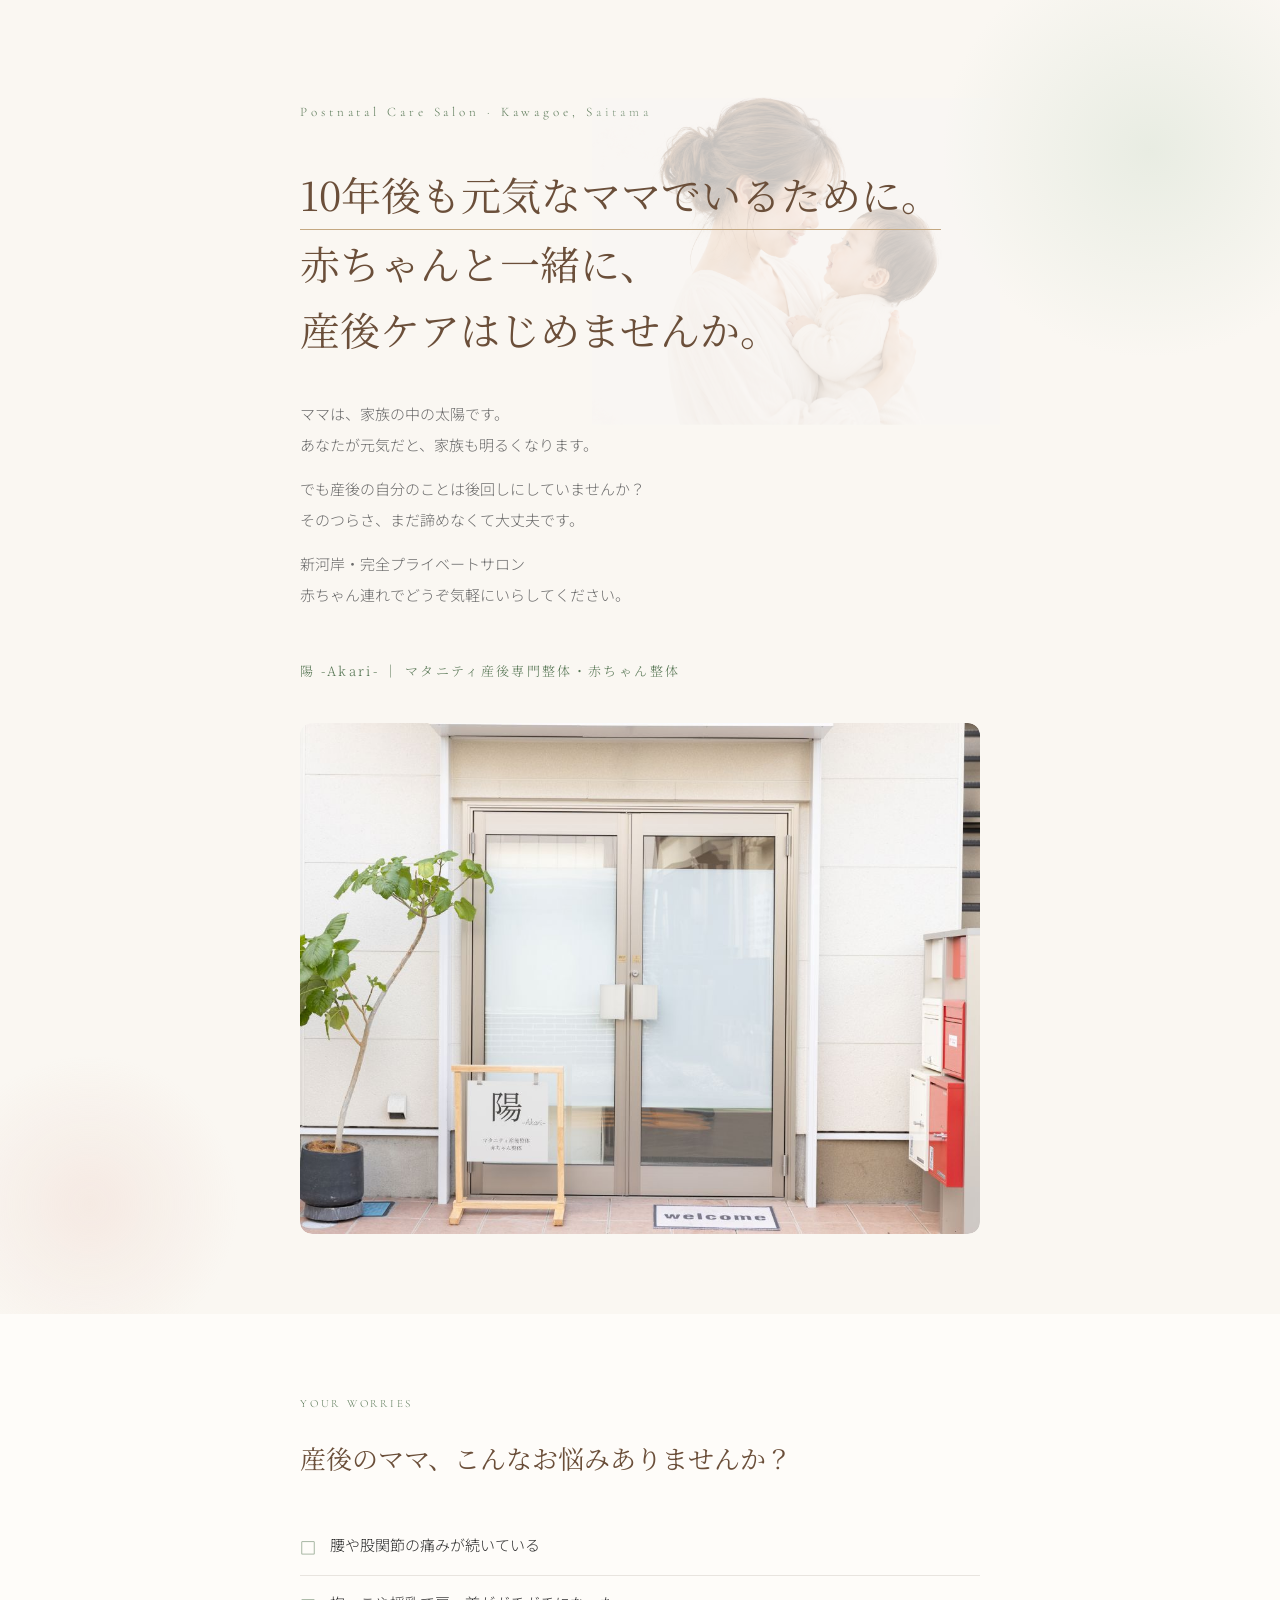
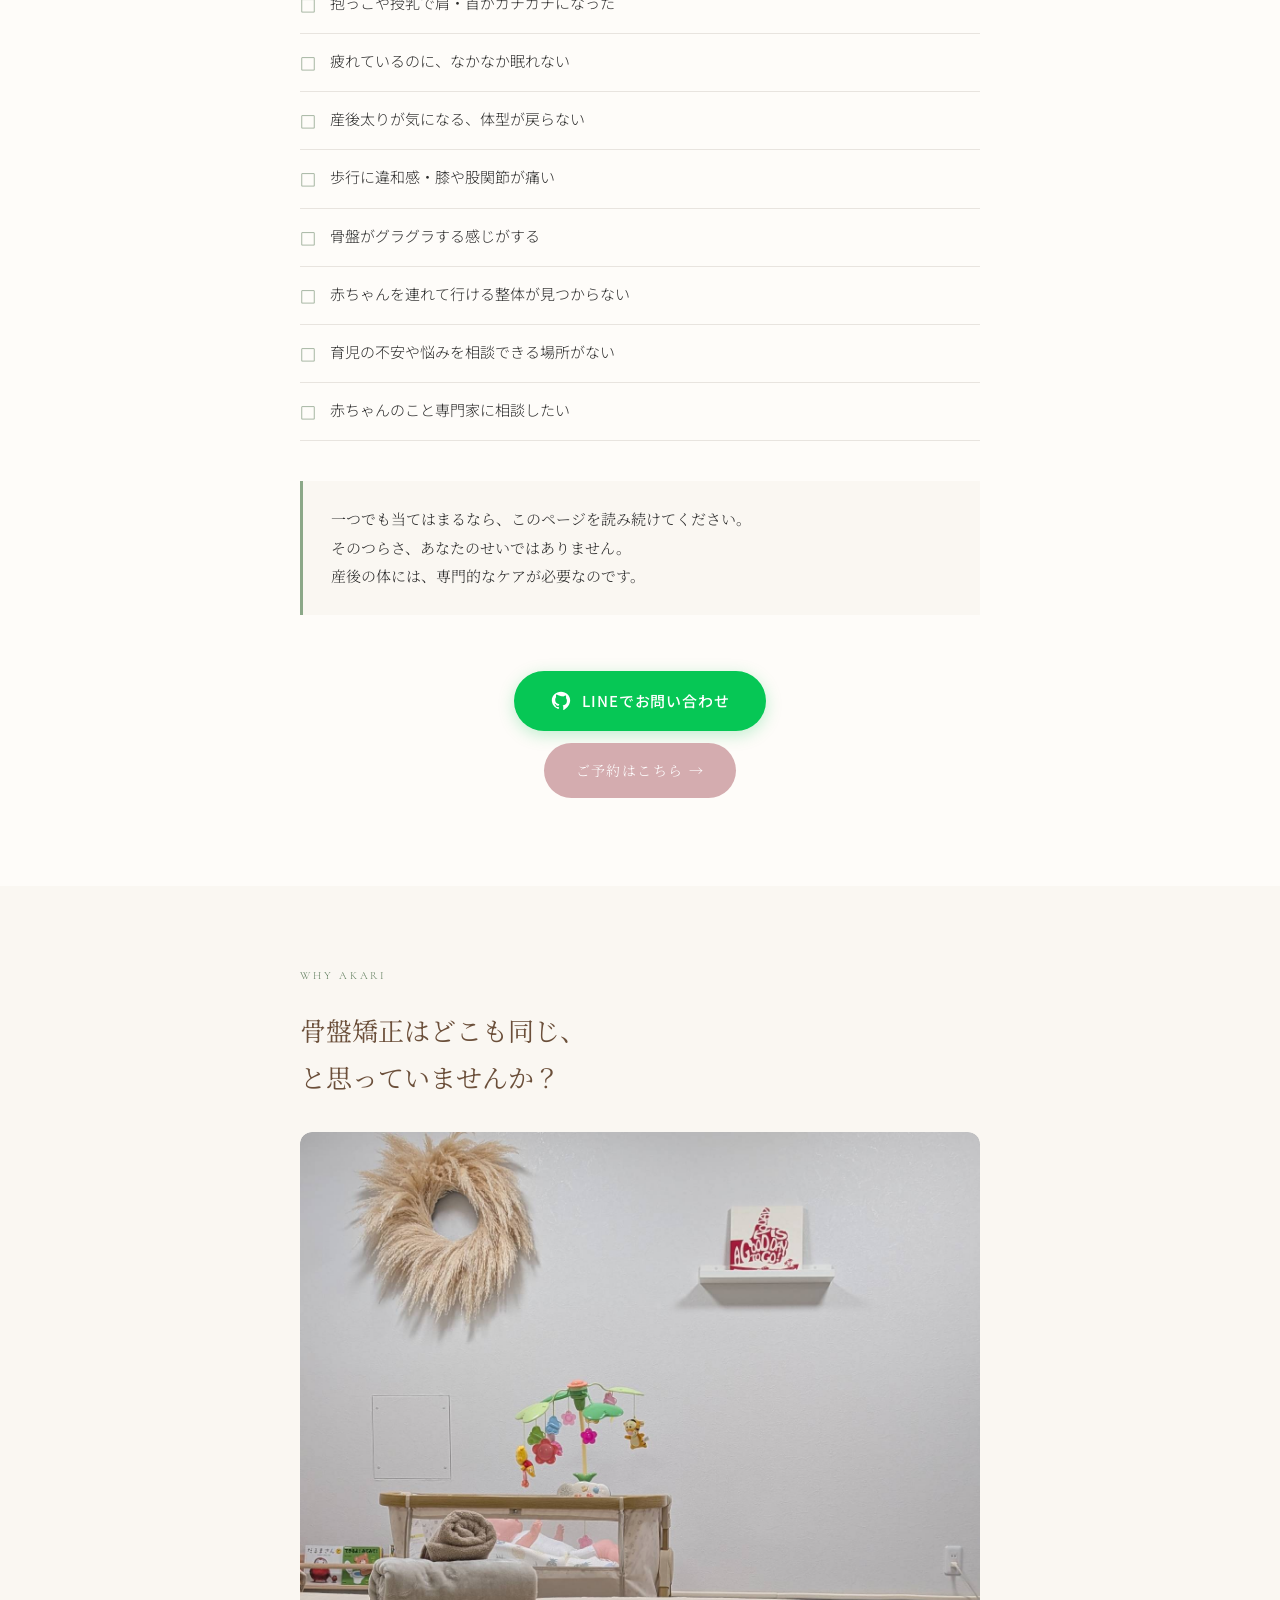
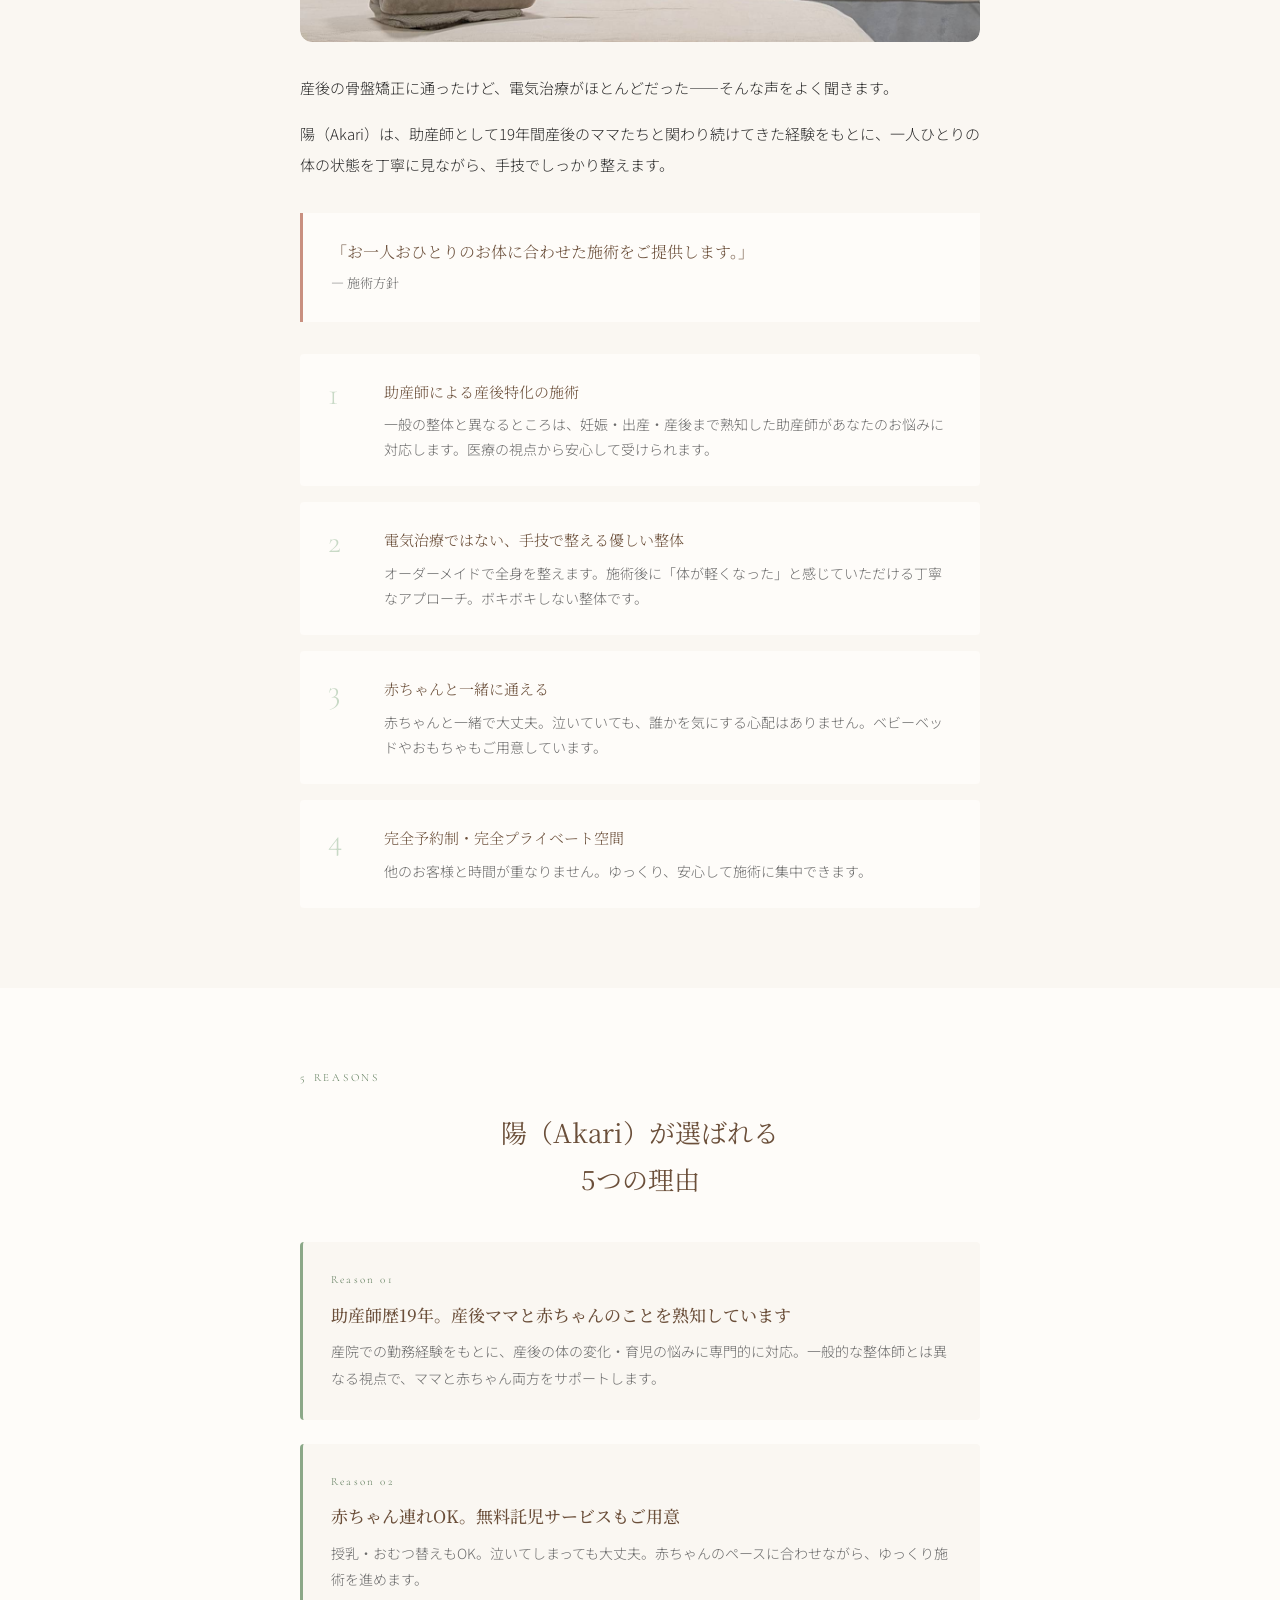
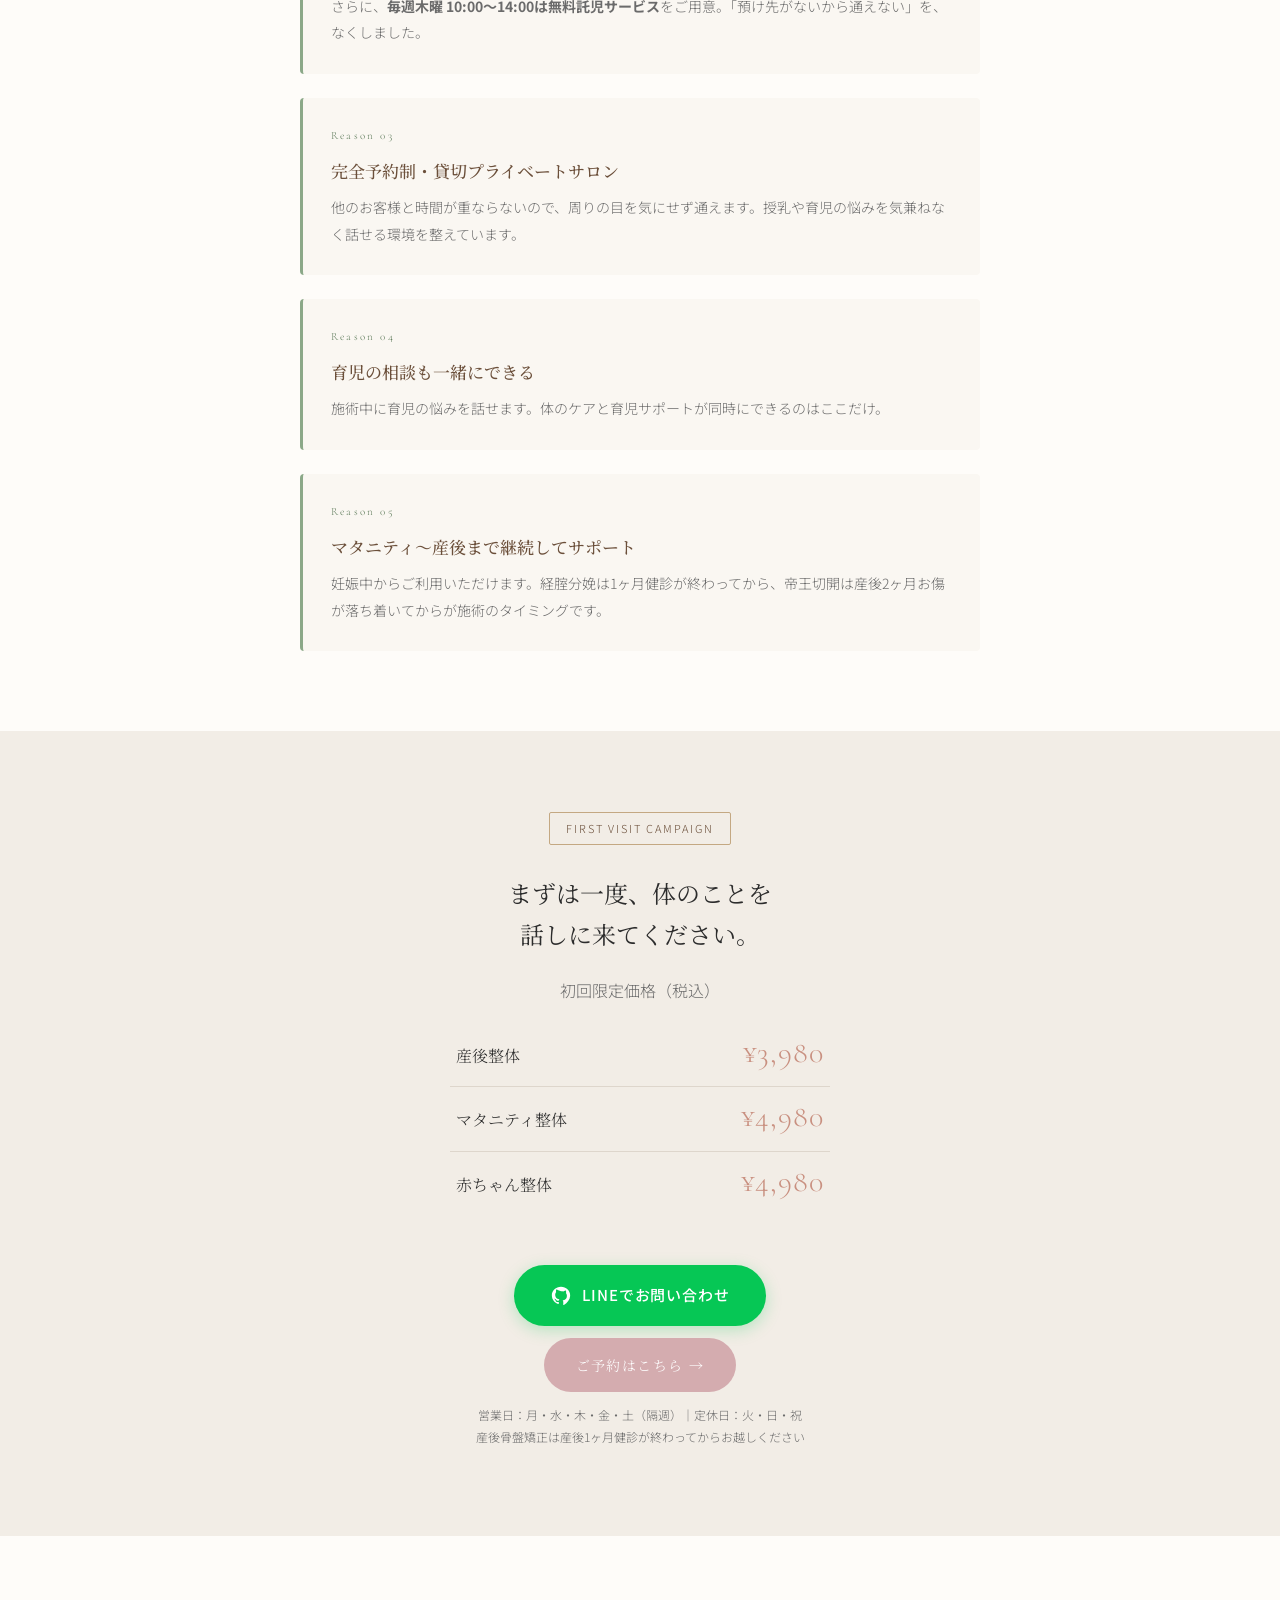
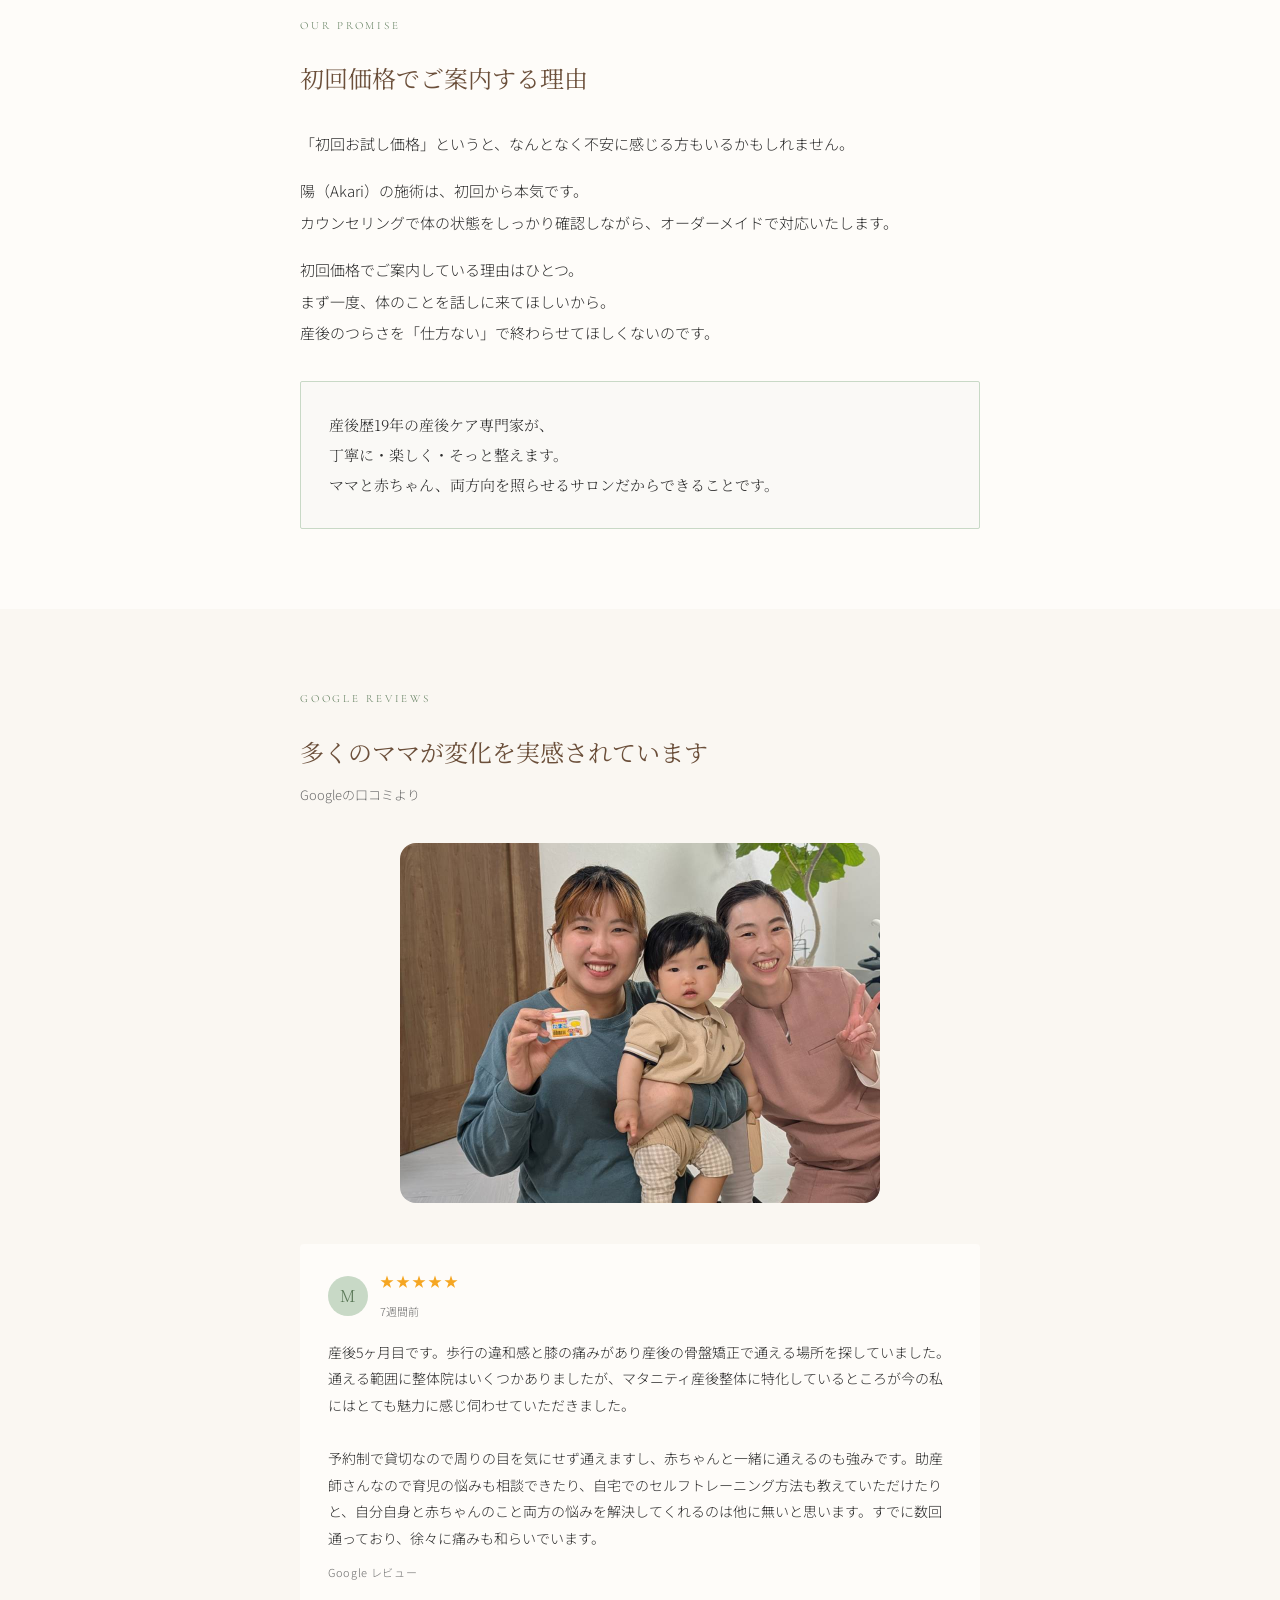
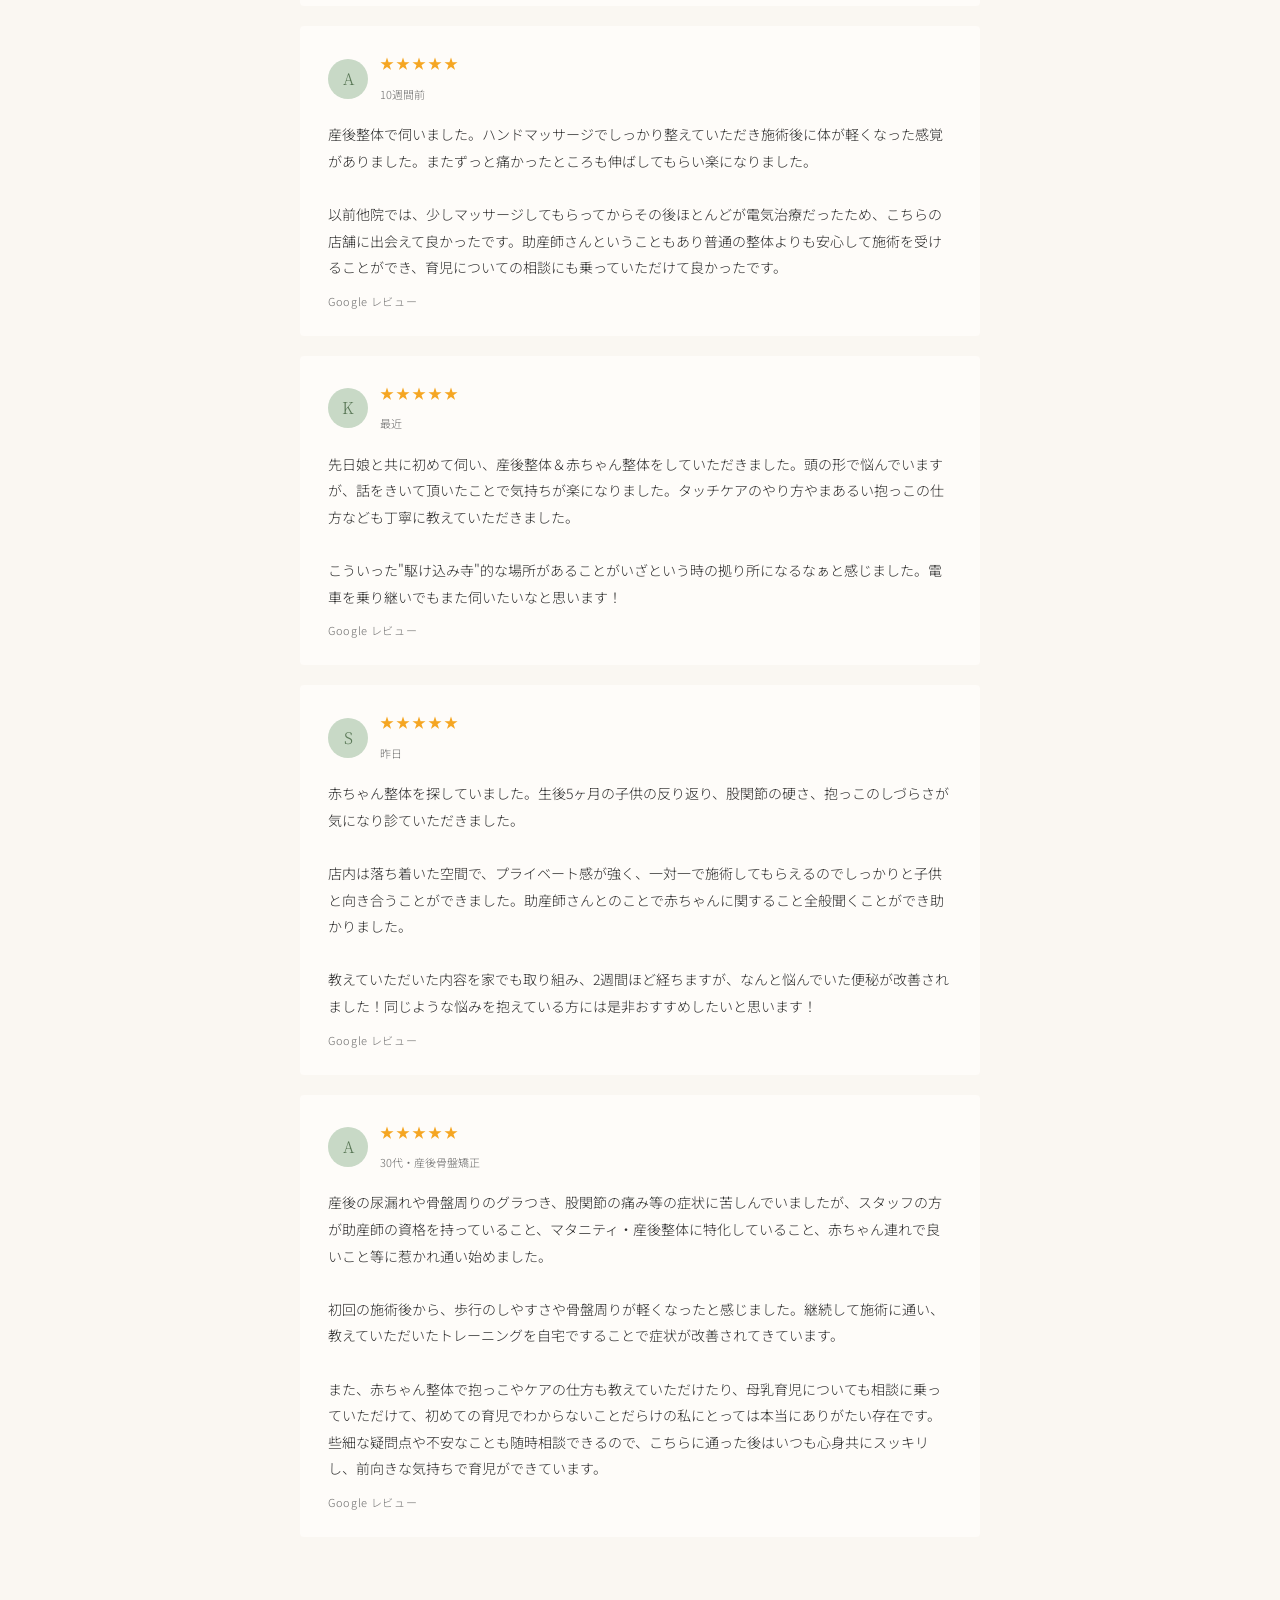
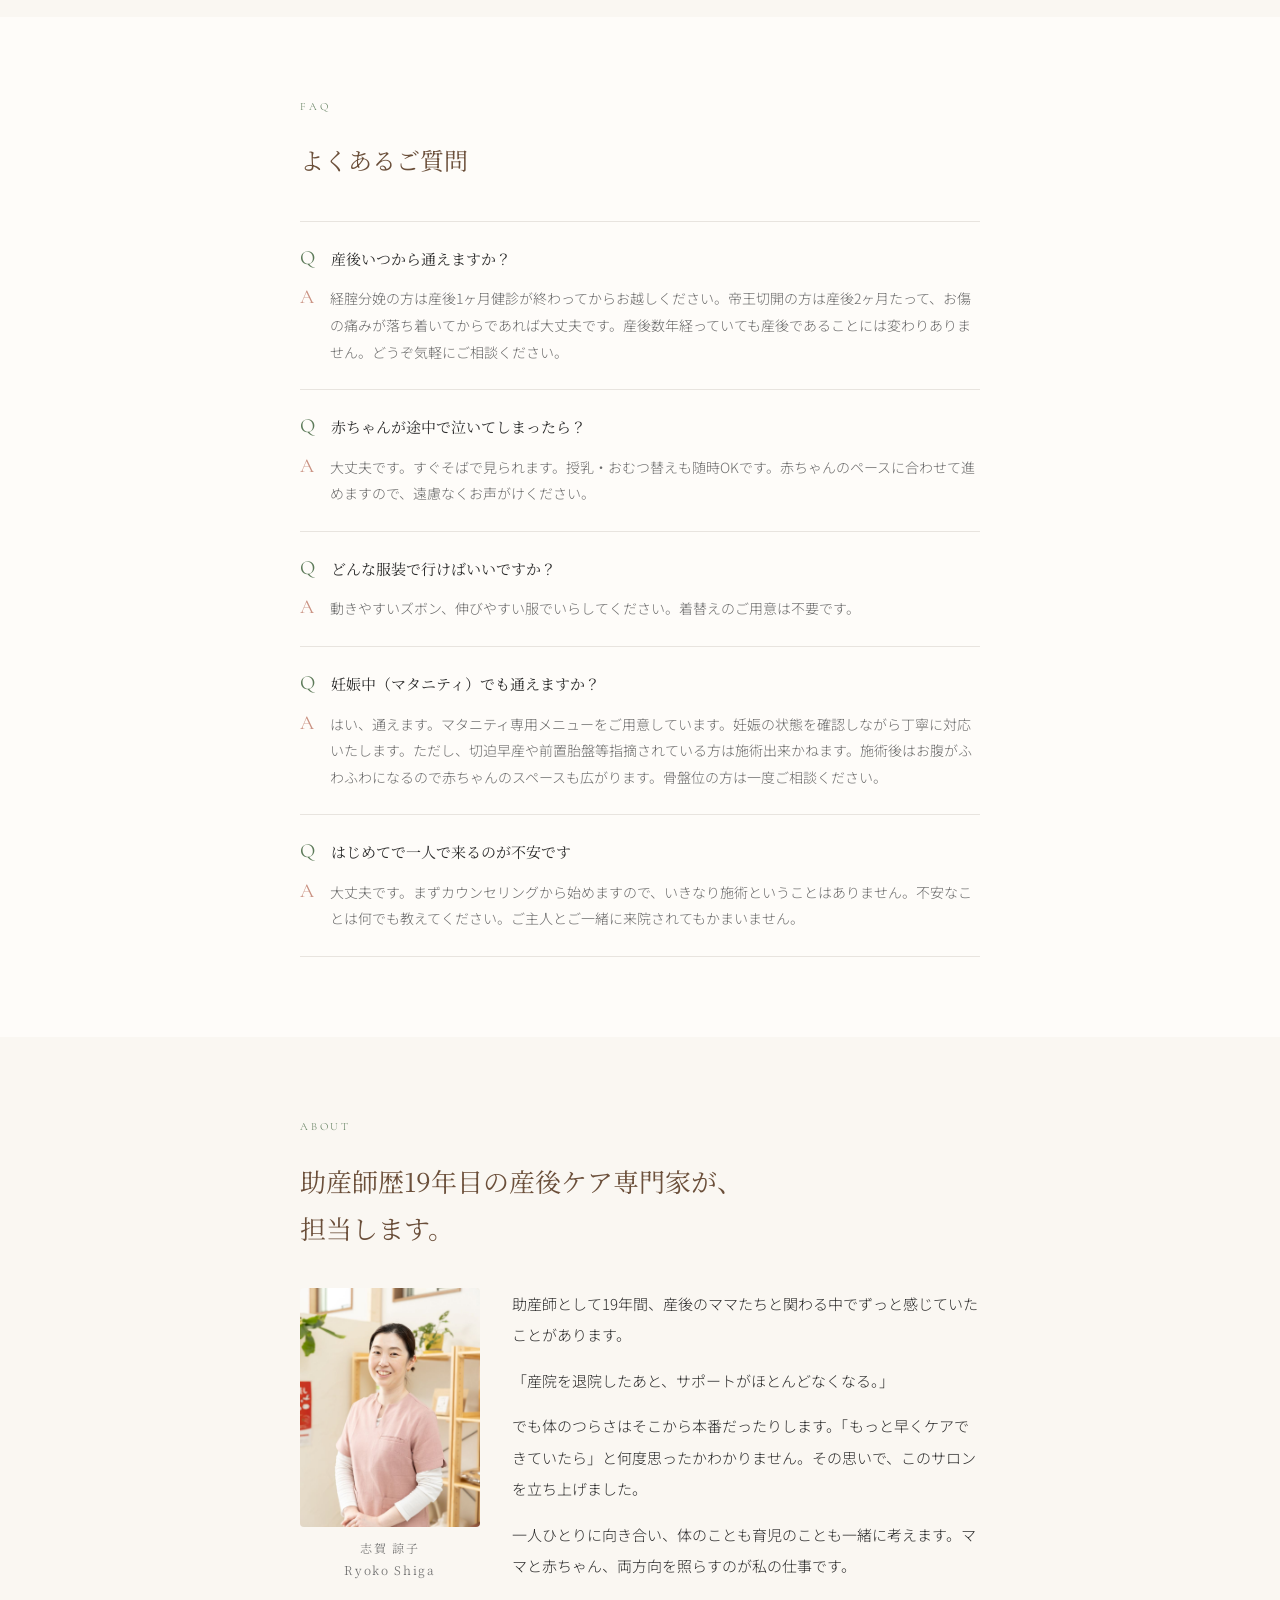
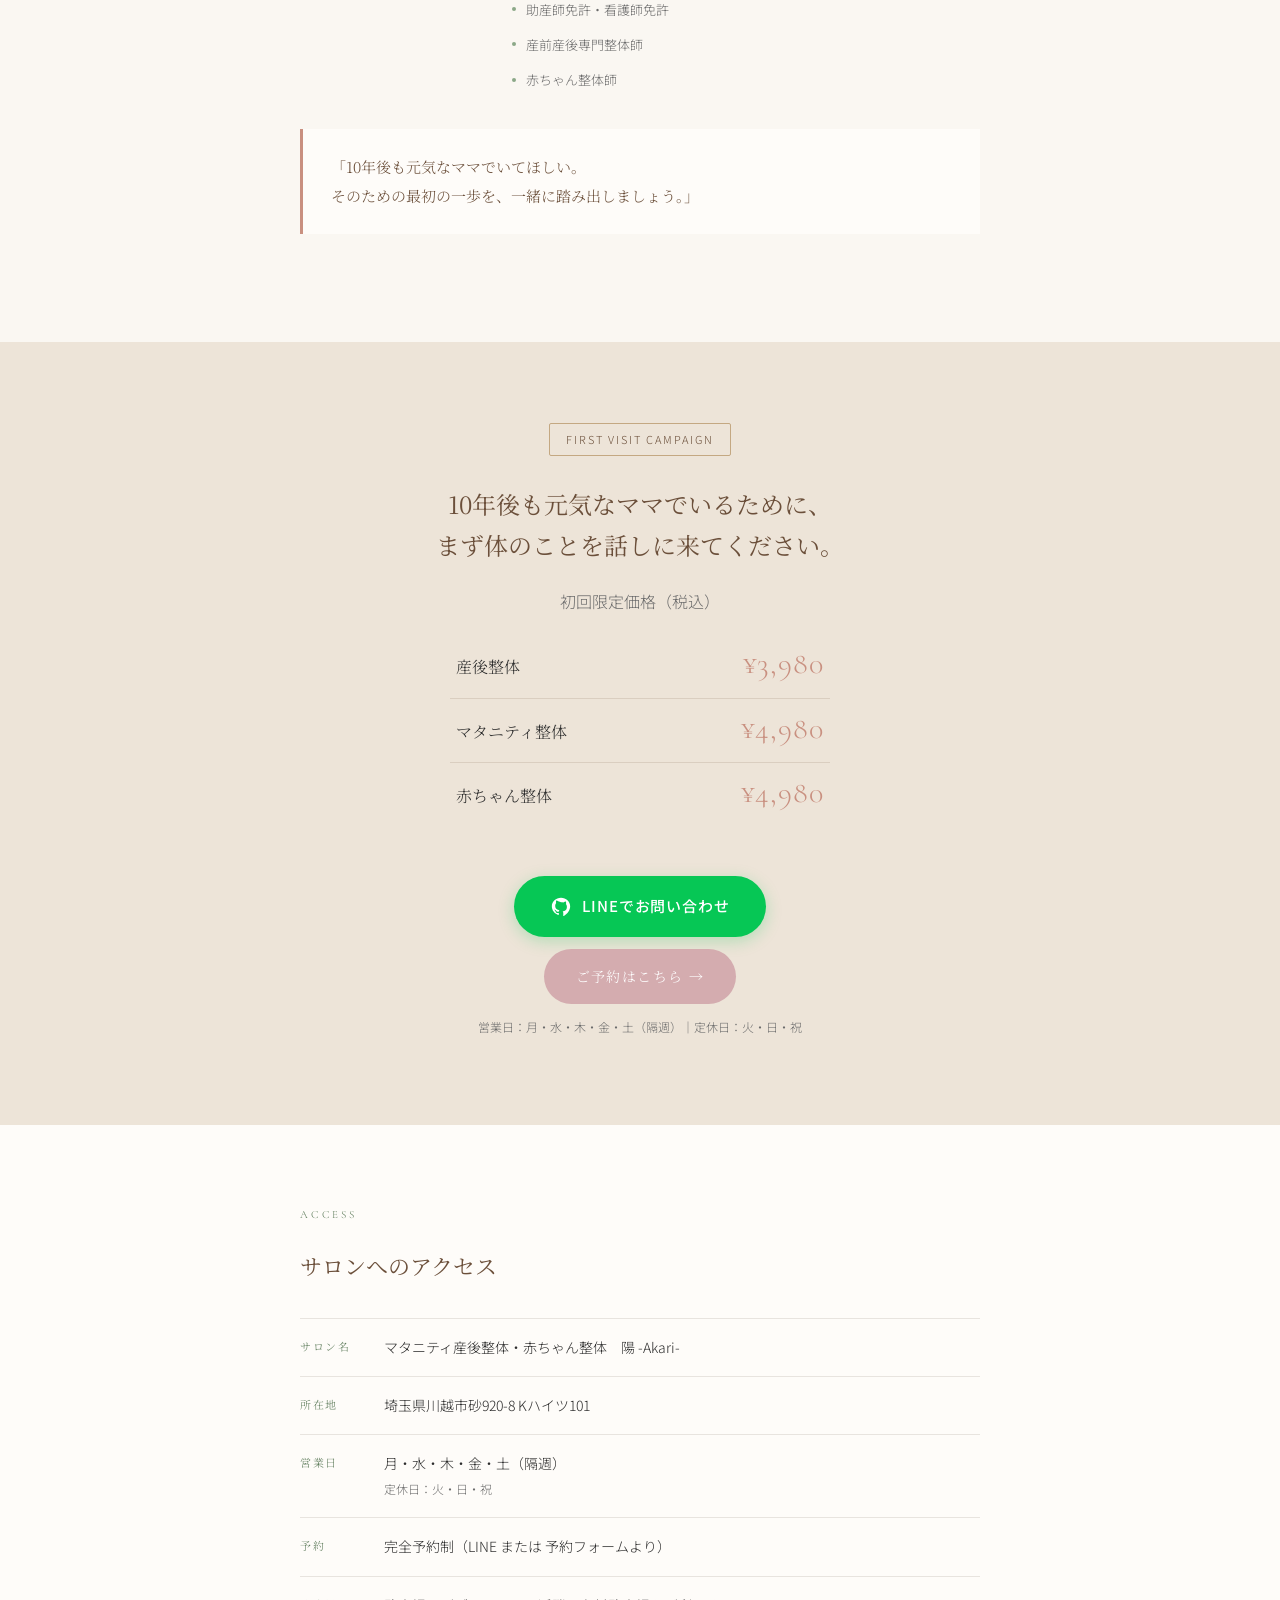
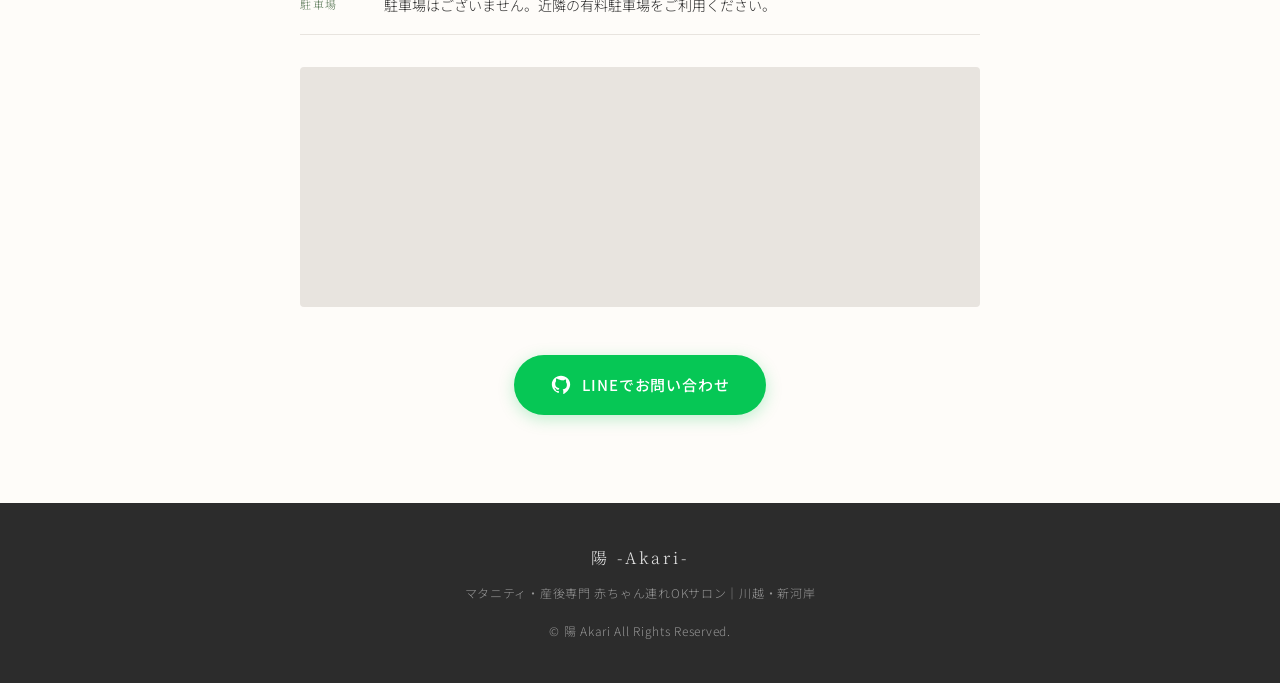
==== index.html @ 1d5500df "Add treatment room photo under the "same as anywhere?" heading Co-Authored-By: Claude Opus 4.8 <nore" ====
<!DOCTYPE html>
<html lang="ja">
<head>
<meta charset="UTF-8">
<meta name="viewport" content="width=device-width, initial-scale=1.0">
<!-- Google tag (gtag.js) -->
<script async src="https://www.googletagmanager.com/gtag/js?id=AW-16780956151"></script>
<script>
  window.dataLayer = window.dataLayer || [];
  function gtag(){dataLayer.push(arguments);}
  gtag('js', new Date());
  gtag('config', 'AW-16780956151');
</script>
<!-- Meta Pixel Code -->
<script>
!function(f,b,e,v,n,t,s)
{if(f.fbq)return;n=f.fbq=function(){n.callMethod?
n.callMethod.apply(n,arguments):n.queue.push(arguments)};
if(!f._fbq)f._fbq=n;n.push=n;n.loaded=!0;n.version='2.0';
n.queue=[];t=b.createElement(e);t.async=!0;
t.src=v;s=b.getElementsByTagName(e)[0];
s.parentNode.insertBefore(t,s)}(window, document,'script',
'https://connect.facebook.net/en_US/fbevents.js');
fbq('init', '1923407814695448');
fbq('track', 'PageView');
</script>
<noscript><img height="1" width="1" style="display:none"
src="https://www.facebook.com/tr?id=1923407814695448&ev=PageView&noscript=1"
/></noscript>
<!-- End Meta Pixel Code -->
<title>陽（Akari）｜川越・新河岸の産後ケアサロン</title>
<link rel="preconnect" href="https://fonts.googleapis.com">
<link rel="preconnect" href="https://fonts.gstatic.com" crossorigin>
<link href="https://fonts.googleapis.com/css2?family=Noto+Serif+JP:wght@300;400;500;700&family=Noto+Sans+JP:wght@300;400;500&family=Cormorant+Garamond:ital,wght@0,300;0,400;1,300&display=swap" rel="stylesheet">
<style>
  :root {
    --cream: #FAF7F2;
    --warm-white: #FEFCF9;
    --sage: #8BA888;
    --sage-light: #C8D9C6;
    --sage-dark: #5C7A59;
    --blush: #E8C4B8;
    --blush-dark: #C99080;
    --warm-brown: #6B4F3A;
    --charcoal: #2C2C2C;
    --mid-gray: #6B6B6B;
    --light-gray: #E8E4DF;
    --gold: #C4A882;
    --font-serif: 'Noto Serif JP', 'Cormorant Garamond', serif;
    --font-sans: 'Noto Sans JP', sans-serif;
    --font-latin: 'Cormorant Garamond', serif;
  }

  *, *::before, *::after { box-sizing: border-box; margin: 0; padding: 0; }
  html { scroll-behavior: smooth; }

  body {
    background: var(--warm-white);
    color: var(--charcoal);
    font-family: var(--font-sans);
    font-weight: 300;
    line-height: 1.9;
    overflow-x: hidden;
  }

  @keyframes fadeUp {
    from { opacity: 0; transform: translateY(28px); }
    to   { opacity: 1; transform: translateY(0); }
  }

  .reveal {
    opacity: 0;
    transform: translateY(24px);
    transition: opacity 0.7s ease, transform 0.7s ease;
  }
  .reveal.visible {
    opacity: 1;
    transform: translateY(0);
  }

  section { padding: 80px 24px; }
  .inner { max-width: 680px; margin: 0 auto; }

  .section-label {
    font-family: var(--font-latin);
    font-size: 11px;
    letter-spacing: 0.25em;
    color: var(--sage-dark);
    text-transform: uppercase;
    display: block;
    margin-bottom: 20px;
  }

  /* ── ボタン ── */
  .btn-line {
    display: inline-flex;
    align-items: center;
    gap: 10px;
    background: #06C755;
    color: #fff;
    font-family: var(--font-sans);
    font-size: 15px;
    font-weight: 500;
    letter-spacing: 0.06em;
    padding: 16px 36px;
    border-radius: 50px;
    text-decoration: none;
    transition: opacity 0.2s;
    box-shadow: 0 4px 16px rgba(6,199,85,0.25);
  }
  .btn-line:hover { opacity: 0.85; }
  .btn-line svg { width: 22px; height: 22px; fill: #fff; flex-shrink: 0; }

  .btn-reserve {
    display: inline-flex;
    align-items: center;
    gap: 10px;
    background: #D4ACAF;
    color: #fff;
    font-family: var(--font-serif);
    font-size: 14px;
    letter-spacing: 0.1em;
    padding: 14px 32px;
    border-radius: 50px;
    text-decoration: none;
    transition: opacity 0.2s;
  }
  .btn-reserve:hover { opacity: 0.85; }

  .cta-block {
    text-align: center;
    display: flex;
    flex-direction: column;
    align-items: center;
    gap: 12px;
    padding: 16px 0 8px;
  }
  .cta-block .note {
    font-size: 12px;
    color: var(--mid-gray);
    line-height: 1.8;
  }

  /* ══ 1. HERO ══ */
  #hero {
    background: var(--cream);
    min-height: 100vh;
    display: flex;
    align-items: center;
    padding: 0 24px;
    position: relative;
    overflow: hidden;
  }
  #hero::before {
    content: '';
    position: absolute;
    top: -60px; right: -80px;
    width: 420px; height: 420px;
    background: radial-gradient(circle, rgba(200,217,198,0.35) 0%, transparent 70%);
    pointer-events: none;
  }
  #hero::after {
    content: '';
    position: absolute;
    bottom: -40px; left: -60px;
    width: 300px; height: 300px;
    background: radial-gradient(circle, rgba(232,196,184,0.25) 0%, transparent 70%);
    pointer-events: none;
  }
  .hero-inner { max-width: 680px; margin: 0 auto; padding: 100px 0 80px; position: relative; }
  .hero-label {
    font-family: var(--font-latin);
    font-size: 13px;
    letter-spacing: 0.3em;
    color: var(--sage-dark);
    display: block;
    margin-bottom: 36px;
    opacity: 0;
    animation: fadeUp 0.8s ease 0.1s forwards;
  }
  .hero-catch {
    font-family: var(--font-serif);
    font-size: clamp(26px, 5vw, 40px);
    font-weight: 400;
    line-height: 1.65;
    color: var(--warm-brown);
    margin-bottom: 36px;
    opacity: 0;
    animation: fadeUp 0.9s ease 0.25s forwards;
  }
  .hero-catch span {
    display: inline-block;
    border-bottom: 1px solid var(--gold);
    padding-bottom: 2px;
  }
  .hero-body {
    font-size: 15px;
    color: var(--mid-gray);
    line-height: 2.1;
    margin-bottom: 48px;
    opacity: 0;
    animation: fadeUp 0.9s ease 0.4s forwards;
  }
  .hero-body p { margin-bottom: 12px; }
  .hero-cta {
    display: flex;
    flex-direction: column;
    align-items: flex-start;
    gap: 12px;
    opacity: 0;
    animation: fadeUp 0.9s ease 0.55s forwards;
  }
  .hero-salon {
    font-family: var(--font-serif);
    font-size: 13px;
    letter-spacing: 0.18em;
    color: var(--sage-dark);
    margin-top: 40px;
    opacity: 0;
    animation: fadeUp 0.9s ease 0.7s forwards;
  }
  .hero-catch-wrap {
    position: relative;
    margin-bottom: 36px;
    opacity: 0;
    animation: fadeUp 0.9s ease 0.25s forwards;
  }
  .hero-bg-photo {
    position: absolute;
    top: 50%;
    right: -20px;
    transform: translateY(-50%);
    width: 60%;
    opacity: 0.22;
    pointer-events: none;
  }
  .hero-bg-photo img {
    width: 100%;
    height: auto;
    display: block;
  }
  .hero-catch {
    margin-bottom: 0;
    opacity: 1;
    animation: none;
    position: relative;
    z-index: 1;
  }
  .hero-photo { display: none; }
  .hero-salon-photo {
    width: 100%;
    margin-top: 40px;
    border-radius: 12px;
    overflow: hidden;
    opacity: 0;
    animation: fadeUp 0.9s ease 1s forwards;
  }
  .hero-salon-photo img {
    width: 100%;
    height: auto;
    display: block;
    border-radius: 12px;
  }
  @media (max-width: 560px) {
    .hero-salon-photo img { height: 200px; }
  }
  .hero-photo img {
    width: 100%;
    height: auto;
    display: block;
    border-radius: 50% 50% 50% 50% / 40% 40% 60% 60%;
    box-shadow: 0 8px 32px rgba(107,79,58,0.12);
  }

  /* ══ 2. WORRIES ══ */
  #worries { background: var(--warm-white); }
  .worries-catch {
    font-family: var(--font-serif);
    font-size: clamp(18px, 3vw, 26px);
    font-weight: 400;
    line-height: 1.8;
    color: var(--warm-brown);
    margin-bottom: 36px;
  }
  .check-list { list-style: none; margin-bottom: 40px; }
  .check-list li {
    display: flex;
    align-items: flex-start;
    gap: 14px;
    padding: 14px 0;
    border-bottom: 1px solid var(--light-gray);
    font-size: 15px;
    line-height: 1.7;
  }
  .check-list li::before {
    content: '□';
    color: var(--sage-dark);
    font-size: 16px;
    flex-shrink: 0;
    margin-top: 2px;
  }
  .worries-close {
    padding: 24px 28px;
    background: var(--cream);
    border-left: 3px solid var(--sage);
    font-family: var(--font-serif);
    font-size: 15px;
    line-height: 1.9;
    color: var(--charcoal);
  }

  /* ══ 3. DIFFERENCE ══ */
  #difference { background: var(--cream); }
  .difference-catch {
    font-family: var(--font-serif);
    font-size: clamp(18px, 3vw, 26px);
    font-weight: 400;
    line-height: 1.8;
    color: var(--warm-brown);
    margin-bottom: 32px;
  }
  .diff-body { font-size: 15px; line-height: 2.1; margin-bottom: 32px; }
  .diff-body p { margin-bottom: 14px; }
  .diff-quote {
    padding: 24px 28px;
    background: var(--warm-white);
    border-left: 3px solid var(--blush-dark);
    font-family: var(--font-serif);
    font-size: 16px;
    color: var(--warm-brown);
    line-height: 1.9;
    margin-bottom: 32px;
  }
  .diff-cards { display: flex; flex-direction: column; gap: 16px; }
  .diff-card {
    background: var(--warm-white);
    border-radius: 4px;
    padding: 24px 28px;
    display: flex;
    gap: 20px;
    align-items: flex-start;
  }
  .diff-card-num {
    font-family: var(--font-latin);
    font-size: 32px;
    font-weight: 300;
    color: var(--sage-light);
    line-height: 1;
    flex-shrink: 0;
    width: 36px;
  }
  .diff-card-title {
    font-family: var(--font-serif);
    font-size: 15px;
    color: var(--warm-brown);
    margin-bottom: 6px;
  }
  .diff-card-desc { font-size: 14px; color: var(--mid-gray); line-height: 1.8; }

  /* ══ 4. REASONS ══ */
  #reasons { background: var(--warm-white); }
  .reasons-catch {
    font-family: var(--font-serif);
    font-size: clamp(18px, 3vw, 26px);
    font-weight: 400;
    line-height: 1.8;
    color: var(--warm-brown);
    margin-bottom: 40px;
    text-align: center;
  }
  .reason-list { display: flex; flex-direction: column; gap: 24px; }
  .reason-item {
    background: var(--cream);
    border-radius: 4px;
    padding: 28px;
    border-left: 3px solid var(--sage);
  }
  .reason-num {
    font-family: var(--font-latin);
    font-size: 11px;
    letter-spacing: 0.2em;
    color: var(--sage-dark);
    display: block;
    margin-bottom: 10px;
  }
  .reason-title {
    font-family: var(--font-serif);
    font-size: 17px;
    font-weight: 500;
    color: var(--warm-brown);
    margin-bottom: 10px;
    line-height: 1.6;
  }
  .reason-desc { font-size: 14px; color: var(--mid-gray); line-height: 1.9; }

  /* ══ 5. OFFER① ══ */
  #offer { background: #F2EDE6; text-align: center; }
  .offer-tag {
    display: inline-block;
    border: 1px solid var(--gold);
    border-radius: 2px;
    font-size: 11px;
    letter-spacing: 0.18em;
    padding: 5px 16px;
    margin-bottom: 28px;
    color: var(--warm-brown);
  }
  .offer-title {
    font-family: var(--font-serif);
    font-size: clamp(18px, 3vw, 24px);
    font-weight: 400;
    margin-bottom: 20px;
    line-height: 1.7;
    color: var(--charcoal);
  }
  .offer-price {
    font-family: var(--font-latin);
    font-size: clamp(52px, 10vw, 72px);
    font-weight: 300;
    letter-spacing: 0.04em;
    color: var(--blush-dark);
    line-height: 1;
    margin: 8px 0 4px;
  }
  .offer-unit { font-size: 16px; color: var(--mid-gray); margin-bottom: 6px; }
  .offer-original { font-size: 13px; color: var(--mid-gray); text-decoration: line-through; margin-bottom: 28px; }
  .offer-menu {
    display: flex;
    gap: 10px;
    justify-content: center;
    flex-wrap: wrap;
    margin-bottom: 36px;
  }
  .offer-menu span {
    background: rgba(255,255,255,0.7);
    border-radius: 2px;
    padding: 6px 18px;
    font-size: 13px;
    letter-spacing: 0.06em;
  }
  .price-list { max-width: 380px; margin: 4px auto 34px; }
  .price-row {
    display: flex;
    justify-content: space-between;
    align-items: baseline;
    padding: 15px 6px;
    border-bottom: 1px solid rgba(107,79,58,0.15);
  }
  .price-row:last-child { border-bottom: none; }
  .price-name { font-family: var(--font-serif); font-size: 16px; color: var(--charcoal); }
  .price-value {
    font-family: var(--font-latin);
    font-size: 30px;
    font-weight: 300;
    letter-spacing: 0.03em;
    color: var(--blush-dark);
    line-height: 1;
  }

  /* ══ 6. WHY PRICE ══ */
  #why-price { background: var(--warm-white); }
  .why-catch {
    font-family: var(--font-serif);
    font-size: clamp(18px, 3vw, 24px);
    font-weight: 400;
    color: var(--warm-brown);
    margin-bottom: 28px;
    line-height: 1.8;
  }
  .why-body { font-size: 15px; line-height: 2.1; }
  .why-body p { margin-bottom: 16px; }
  .why-promise {
    margin-top: 32px;
    padding: 28px;
    border: 1px solid var(--sage-light);
    border-radius: 2px;
    font-family: var(--font-serif);
    font-size: 15px;
    line-height: 2;
    color: var(--charcoal);
    background: rgba(200,217,198,0.08);
  }

  /* ══ 7. REVIEWS ══ */
  #reviews { background: var(--cream); }
  .reviews-catch {
    font-family: var(--font-serif);
    font-size: clamp(18px, 3vw, 24px);
    font-weight: 400;
    color: var(--warm-brown);
    margin-bottom: 10px;
    line-height: 1.8;
  }
  .reviews-sub { font-size: 13px; color: var(--mid-gray); margin-bottom: 36px; }
  .reviews-photo-wrap { text-align: center; margin: 32px 0; }
  .reviews-photo { width: 100%; max-width: 480px; border-radius: 16px; object-fit: cover; height: 360px; object-position: center 55%; }
  .review-cards { display: flex; flex-direction: column; gap: 20px; }
  .review-card {
    background: var(--warm-white);
    border-radius: 4px;
    padding: 24px 28px;
  }
  .review-header {
    display: flex;
    align-items: center;
    gap: 12px;
    margin-bottom: 14px;
  }
  .review-avatar {
    width: 40px; height: 40px;
    border-radius: 50%;
    background: var(--sage-light);
    display: flex;
    align-items: center;
    justify-content: center;
    font-family: var(--font-serif);
    font-size: 16px;
    color: var(--sage-dark);
    flex-shrink: 0;
  }
  .review-stars { color: #F5A623; font-size: 14px; letter-spacing: 2px; display: block; }
  .review-date { font-size: 11px; color: var(--mid-gray); }
  .review-text { font-size: 14px; line-height: 1.9; color: var(--charcoal); }
  .review-source { margin-top: 10px; font-size: 11px; color: var(--mid-gray); letter-spacing: 0.06em; }

  /* ══ 8. FAQ ══ */
  #faq { background: var(--warm-white); }
  .faq-catch {
    font-family: var(--font-serif);
    font-size: clamp(18px, 3vw, 24px);
    font-weight: 400;
    color: var(--warm-brown);
    margin-bottom: 40px;
    line-height: 1.8;
  }
  .faq-item {
    border-bottom: 1px solid var(--light-gray);
    padding: 24px 0;
  }
  .faq-item:first-of-type { border-top: 1px solid var(--light-gray); }
  .faq-q { display: flex; gap: 16px; align-items: flex-start; margin-bottom: 14px; }
  .faq-q-label {
    font-family: var(--font-latin);
    font-size: 20px;
    font-weight: 400;
    color: var(--sage-dark);
    line-height: 1;
    flex-shrink: 0;
    margin-top: 2px;
  }
  .faq-q-text {
    font-family: var(--font-serif);
    font-size: 15px;
    font-weight: 400;
    color: var(--charcoal);
    line-height: 1.7;
  }
  .faq-a { display: flex; gap: 16px; align-items: flex-start; }
  .faq-a-label {
    font-family: var(--font-latin);
    font-size: 20px;
    font-weight: 400;
    color: var(--blush-dark);
    line-height: 1;
    flex-shrink: 0;
    margin-top: 2px;
  }
  .faq-a-text { font-size: 14px; color: var(--mid-gray); line-height: 1.9; }

  /* ══ 9. ABOUT ══ */
  #about { background: var(--cream); }
  .about-catch {
    font-family: var(--font-serif);
    font-size: clamp(18px, 3vw, 26px);
    font-weight: 400;
    color: var(--warm-brown);
    margin-bottom: 36px;
    line-height: 1.8;
  }
  .about-profile {
    display: grid;
    grid-template-columns: 180px 1fr;
    gap: 32px;
    margin-bottom: 36px;
    align-items: start;
  }
  @media (max-width: 560px) { .about-profile { grid-template-columns: 1fr; } }
  .img-placeholder {
    width: 100%;
    border-radius: 4px;
    background: var(--light-gray);
    display: flex;
    align-items: center;
    justify-content: center;
    color: var(--mid-gray);
    font-size: 12px;
    letter-spacing: 0.08em;
  }
  .img-placeholder.portrait { height: 240px; }
  .about-img-name {
    font-family: var(--font-serif);
    font-size: 12px;
    letter-spacing: 0.14em;
    color: var(--mid-gray);
    margin-top: 10px;
    text-align: center;
    line-height: 1.8;
  }
  .about-body { font-size: 15px; line-height: 2.1; }
  .about-body p { margin-bottom: 14px; }
  .about-mission {
    padding: 24px 28px;
    background: var(--warm-white);
    border-left: 3px solid var(--blush-dark);
    font-family: var(--font-serif);
    font-size: 15px;
    line-height: 1.9;
    color: var(--warm-brown);
    margin-bottom: 28px;
  }
  .license-list { list-style: none; display: flex; flex-direction: column; gap: 8px; }
  .license-list li {
    font-size: 13px;
    color: var(--mid-gray);
    display: flex;
    align-items: center;
    gap: 10px;
  }
  .license-list li::before {
    content: '';
    width: 4px; height: 4px;
    border-radius: 50%;
    background: var(--sage);
    flex-shrink: 0;
  }

  /* ══ 10. OFFER② ══ */
  #offer2 { background: #EDE4D8; color: var(--charcoal); text-align: center; }
  #offer2 .offer-tag { border-color: var(--gold); color: var(--warm-brown); }
  #offer2 .offer-title { color: var(--warm-brown); }
  #offer2 .offer-price { color: var(--blush-dark); }
  #offer2 .offer-unit,
  #offer2 .offer-original { color: var(--mid-gray); }
  #offer2 .offer-menu span { background: rgba(255,255,255,0.6); color: var(--charcoal); }
  #offer2 .cta-block .note { color: var(--mid-gray); }
  #offer2 .btn-reserve {
    background: #D4ACAF;
  }

  /* ══ 11. ACCESS ══ */
  #access { background: var(--warm-white); }
  .access-catch {
    font-family: var(--font-serif);
    font-size: clamp(16px, 3vw, 22px);
    font-weight: 400;
    color: var(--warm-brown);
    margin-bottom: 32px;
    line-height: 1.8;
  }
  .access-row {
    display: flex;
    gap: 20px;
    align-items: flex-start;
    font-size: 14px;
    line-height: 1.8;
    padding: 16px 0;
    border-bottom: 1px solid var(--light-gray);
  }
  .access-row:first-of-type { border-top: 1px solid var(--light-gray); }
  .access-label {
    font-family: var(--font-serif);
    font-size: 11px;
    letter-spacing: 0.14em;
    color: var(--sage-dark);
    flex-shrink: 0;
    width: 64px;
    margin-top: 2px;
  }
  .access-map {
    width: 100%;
    height: 240px;
    background: var(--light-gray);
    border-radius: 4px;
    display: flex;
    align-items: center;
    justify-content: center;
    font-size: 13px;
    color: var(--mid-gray);
    margin: 32px 0;
  }

  /* FOOTER */
  footer {
    background: var(--charcoal);
    color: rgba(255,255,255,0.5);
    text-align: center;
    padding: 40px 24px;
    font-size: 12px;
    letter-spacing: 0.06em;
  }
  .footer-name {
    font-family: var(--font-serif);
    font-size: 16px;
    color: rgba(255,255,255,0.85);
    margin-bottom: 8px;
    letter-spacing: 0.18em;
  }
</style>
</head>
<body>

<!-- 1. HERO -->
<section id="hero">
  <div class="hero-inner">
    <span class="hero-label">Postnatal Care Salon · Kawagoe, Saitama</span>
    <div class="hero-catch-wrap">
      <div class="hero-bg-photo">
        <img src="images/mother-baby.png" alt="">
      </div>
      <h1 class="hero-catch">
        <span>10年後も元気なママでいるために。</span><br>
        赤ちゃんと一緒に、<br>
        産後ケアはじめませんか。
      </h1>
    </div>
    <div class="hero-body">
      <p>ママは、家族の中の太陽です。<br>
      あなたが元気だと、家族も明るくなります。</p>
      <p>でも産後の自分のことは後回しにしていませんか？<br>
      そのつらさ、まだ諦めなくて大丈夫です。</p>
      <p>新河岸・完全プライベートサロン<br>
      赤ちゃん連れでどうぞ気軽にいらしてください。</p>
    </div>
    <p class="hero-salon">陽 -Akari- ｜ マタニティ産後専門整体・赤ちゃん整体</p>
    <div class="hero-salon-photo">
      <img src="images/hero.jpg" alt="陽 -Akari- サロン外観">
    </div>
  </div>
</section>

<!-- 2. WORRIES -->
<section id="worries">
  <div class="inner reveal">
    <span class="section-label">Your Worries</span>
    <h2 class="worries-catch">産後のママ、こんなお悩みありませんか？</h2>
    <ul class="check-list">
      <li>腰や股関節の痛みが続いている</li>
      <li>抱っこや授乳で肩・首がガチガチになった</li>
      <li>疲れているのに、なかなか眠れない</li>
      <li>産後太りが気になる、体型が戻らない</li>
      <li>歩行に違和感・膝や股関節が痛い</li>
      <li>骨盤がグラグラする感じがする</li>
      <li>赤ちゃんを連れて行ける整体が見つからない</li>
      <li>育児の不安や悩みを相談できる場所がない</li>
      <li>赤ちゃんのこと専門家に相談したい</li>
    </ul>
    <div class="worries-close">
      一つでも当てはまるなら、このページを読み続けてください。<br>
      そのつらさ、あなたのせいではありません。<br>
      産後の体には、専門的なケアが必要なのです。
    </div>
    <div class="cta-block" style="margin-top:40px;">
      <a href="https://lin.ee/V1Rg8Bm" class="btn-line" target="_blank" rel="noopener">
        <svg viewBox="0 0 24 24" xmlns="http://www.w3.org/2000/svg"><path d="M12 2C6.477 2 2 6.169 2 11.29c0 4.359 2.857 8.034 6.943 9.418.508.094.694-.223.694-.494 0-.244-.009-.891-.014-1.749-2.825.622-3.421-1.374-3.421-1.374-.462-1.189-1.128-1.505-1.128-1.505-.922-.638.07-.625.07-.625 1.02.073 1.556 1.059 1.556 1.059.906 1.573 2.378 1.118 2.956.855.092-.664.354-1.118.644-1.375-2.255-.26-4.625-1.143-4.625-5.088 0-1.124.394-2.043 1.04-2.764-.104-.258-.451-1.307.099-2.724 0 0 .847-.276 2.775 1.051A9.527 9.527 0 0 1 12 6.836c.857.004 1.72.117 2.526.344 1.926-1.327 2.771-1.051 2.771-1.051.552 1.417.205 2.466.101 2.724.648.721 1.039 1.64 1.039 2.764 0 3.955-2.374 4.825-4.636 5.079.365.318.69.947.69 1.908 0 1.378-.013 2.489-.013 2.828 0 .274.184.593.699.493C19.146 19.32 22 15.647 22 11.29 22 6.169 17.523 2 12 2z"/></svg>
        LINEでお問い合わせ
      </a>
      <a href="https://reservia.jp/shop/reserve/926f805084?utm_source=route&utm_medium=homepage&utm_campaign=analysis&reserve_via=homepage" class="btn-reserve" target="_blank" rel="noopener">ご予約はこちら →</a>
    </div>
  </div>
</section>

<!-- 3. DIFFERENCE -->
<section id="difference">
  <div class="inner reveal">
    <span class="section-label">Why Akari</span>
    <h2 class="difference-catch">骨盤矯正はどこも同じ、<br>と思っていませんか？</h2>
    <div style="margin:8px 0 30px; border-radius:12px; overflow:hidden;">
      <img src="images/room.jpg" alt="陽（Akari）の施術ルーム。施術ベッドと赤ちゃん用ベッドを完備した完全プライベート空間" style="width:100%; height:auto; display:block; border-radius:12px;">
    </div>
    <div class="diff-body">
      <p>産後の骨盤矯正に通ったけど、電気治療がほとんどだった——そんな声をよく聞きます。</p>
      <p>陽（Akari）は、助産師として19年間産後のママたちと関わり続けてきた経験をもとに、一人ひとりの体の状態を丁寧に見ながら、手技でしっかり整えます。</p>
    </div>
    <div class="diff-quote">
      「お一人おひとりのお体に合わせた施術をご提供します。」<br>
      <span style="font-size:13px;color:var(--mid-gray);">— 施術方針</span>
    </div>
    <div class="diff-cards">
      <div class="diff-card">
        <div class="diff-card-num">1</div>
        <div>
          <div class="diff-card-title">助産師による産後特化の施術</div>
          <div class="diff-card-desc">一般の整体と異なるところは、妊娠・出産・産後まで熟知した助産師があなたのお悩みに対応します。医療の視点から安心して受けられます。</div>
        </div>
      </div>
      <div class="diff-card">
        <div class="diff-card-num">2</div>
        <div>
          <div class="diff-card-title">電気治療ではない、手技で整える優しい整体</div>
          <div class="diff-card-desc">オーダーメイドで全身を整えます。施術後に「体が軽くなった」と感じていただける丁寧なアプローチ。ボキボキしない整体です。</div>
        </div>
      </div>
      <div class="diff-card">
        <div class="diff-card-num">3</div>
        <div>
          <div class="diff-card-title">赤ちゃんと一緒に通える</div>
          <div class="diff-card-desc">赤ちゃんと一緒で大丈夫。泣いていても、誰かを気にする心配はありません。ベビーベッドやおもちゃもご用意しています。</div>
        </div>
      </div>
      <div class="diff-card">
        <div class="diff-card-num">4</div>
        <div>
          <div class="diff-card-title">完全予約制・完全プライベート空間</div>
          <div class="diff-card-desc">他のお客様と時間が重なりません。ゆっくり、安心して施術に集中できます。</div>
        </div>
      </div>
    </div>
  </div>
</section>

<!-- 4. REASONS -->
<section id="reasons">
  <div class="inner reveal">
    <span class="section-label">5 Reasons</span>
    <h2 class="reasons-catch">陽（Akari）が選ばれる<br>5つの理由</h2>
    <div class="reason-list">
      <div class="reason-item">
        <span class="reason-num">Reason 01</span>
        <div class="reason-title">助産師歴19年。産後ママと赤ちゃんのことを熟知しています</div>
        <div class="reason-desc">産院での勤務経験をもとに、産後の体の変化・育児の悩みに専門的に対応。一般的な整体師とは異なる視点で、ママと赤ちゃん両方をサポートします。</div>
      </div>
      <div class="reason-item">
        <span class="reason-num">Reason 02</span>
        <div class="reason-title">赤ちゃん連れOK。無料託児サービスもご用意</div>
        <div class="reason-desc">授乳・おむつ替えもOK。泣いてしまっても大丈夫。赤ちゃんのペースに合わせながら、ゆっくり施術を進めます。<br>さらに、<strong>毎週木曜 10:00〜14:00は無料託児サービス</strong>をご用意。「預け先がないから通えない」を、なくしました。</div>
      </div>
      <div class="reason-item">
        <span class="reason-num">Reason 03</span>
        <div class="reason-title">完全予約制・貸切プライベートサロン</div>
        <div class="reason-desc">他のお客様と時間が重ならないので、周りの目を気にせず通えます。授乳や育児の悩みを気兼ねなく話せる環境を整えています。</div>
      </div>
      <div class="reason-item">
        <span class="reason-num">Reason 04</span>
        <div class="reason-title">育児の相談も一緒にできる</div>
        <div class="reason-desc">施術中に育児の悩みを話せます。体のケアと育児サポートが同時にできるのはここだけ。</div>
      </div>
      <div class="reason-item">
        <span class="reason-num">Reason 05</span>
        <div class="reason-title">マタニティ〜産後まで継続してサポート</div>
        <div class="reason-desc">妊娠中からご利用いただけます。経腟分娩は1ヶ月健診が終わってから、帝王切開は産後2ヶ月お傷が落ち着いてからが施術のタイミングです。</div>
      </div>
    </div>
  </div>
</section>

<!-- 5. OFFER① -->
<section id="offer">
  <div class="inner reveal">
    <span class="offer-tag">FIRST VISIT CAMPAIGN</span>
    <h2 class="offer-title">まずは一度、体のことを<br>話しに来てください。</h2>
    <p class="offer-unit" style="margin-bottom:18px;">初回限定価格（税込）</p>
    <div class="price-list">
      <div class="price-row"><span class="price-name">産後整体</span><span class="price-value">¥3,980</span></div>
      <div class="price-row"><span class="price-name">マタニティ整体</span><span class="price-value">¥4,980</span></div>
      <div class="price-row"><span class="price-name">赤ちゃん整体</span><span class="price-value">¥4,980</span></div>
    </div>
    <div class="cta-block">
      <a href="https://lin.ee/V1Rg8Bm" class="btn-line" target="_blank" rel="noopener">
        <svg viewBox="0 0 24 24" xmlns="http://www.w3.org/2000/svg"><path d="M12 2C6.477 2 2 6.169 2 11.29c0 4.359 2.857 8.034 6.943 9.418.508.094.694-.223.694-.494 0-.244-.009-.891-.014-1.749-2.825.622-3.421-1.374-3.421-1.374-.462-1.189-1.128-1.505-1.128-1.505-.922-.638.07-.625.07-.625 1.02.073 1.556 1.059 1.556 1.059.906 1.573 2.378 1.118 2.956.855.092-.664.354-1.118.644-1.375-2.255-.26-4.625-1.143-4.625-5.088 0-1.124.394-2.043 1.04-2.764-.104-.258-.451-1.307.099-2.724 0 0 .847-.276 2.775 1.051A9.527 9.527 0 0 1 12 6.836c.857.004 1.72.117 2.526.344 1.926-1.327 2.771-1.051 2.771-1.051.552 1.417.205 2.466.101 2.724.648.721 1.039 1.64 1.039 2.764 0 3.955-2.374 4.825-4.636 5.079.365.318.69.947.69 1.908 0 1.378-.013 2.489-.013 2.828 0 .274.184.593.699.493C19.146 19.32 22 15.647 22 11.29 22 6.169 17.523 2 12 2z"/></svg>
        LINEでお問い合わせ
      </a>
      <a href="https://reservia.jp/shop/reserve/926f805084?utm_source=route&utm_medium=homepage&utm_campaign=analysis&reserve_via=homepage" class="btn-reserve" target="_blank" rel="noopener">ご予約はこちら →</a>
      <p class="note">営業日：月・水・木・金・土（隔週）｜定休日：火・日・祝<br>産後骨盤矯正は産後1ヶ月健診が終わってからお越しください</p>
    </div>
  </div>
</section>

<!-- 6. WHY PRICE -->
<section id="why-price">
  <div class="inner reveal">
    <span class="section-label">Our Promise</span>
    <h2 class="why-catch">初回価格でご案内する理由</h2>
    <div class="why-body">
      <p>「初回お試し価格」というと、なんとなく不安に感じる方もいるかもしれません。</p>
      <p>陽（Akari）の施術は、初回から本気です。<br>
      カウンセリングで体の状態をしっかり確認しながら、オーダーメイドで対応いたします。</p>
      <p>初回価格でご案内している理由はひとつ。<br>
      まず一度、体のことを話しに来てほしいから。<br>
      産後のつらさを「仕方ない」で終わらせてほしくないのです。</p>
    </div>
    <div class="why-promise">
      産後歴19年の産後ケア専門家が、<br>
      丁寧に・楽しく・そっと整えます。<br>
      ママと赤ちゃん、両方向を照らせるサロンだからできることです。
    </div>
  </div>
</section>

<!-- 7. REVIEWS -->
<section id="reviews">
  <div class="inner reveal">
    <span class="section-label">Google Reviews</span>
    <h2 class="reviews-catch">多くのママが変化を実感されています</h2>
    <p class="reviews-sub">Googleの口コミより</p>
    <div class="reviews-photo-wrap">
      <img src="images/review-photo.jpg" alt="施術の様子" class="reviews-photo">
    </div>
    <div class="review-cards">

      <div class="review-card">
        <div class="review-header">
          <div class="review-avatar">M</div>
          <div class="review-meta">
            <span class="review-stars">★★★★★</span>
            <span class="review-date">7週間前</span>
          </div>
        </div>
        <p class="review-text">産後5ヶ月目です。歩行の違和感と膝の痛みがあり産後の骨盤矯正で通える場所を探していました。通える範囲に整体院はいくつかありましたが、マタニティ産後整体に特化しているところが今の私にはとても魅力に感じ伺わせていただきました。<br><br>予約制で貸切なので周りの目を気にせず通えますし、赤ちゃんと一緒に通えるのも強みです。助産師さんなので育児の悩みも相談できたり、自宅でのセルフトレーニング方法も教えていただけたりと、自分自身と赤ちゃんのこと両方の悩みを解決してくれるのは他に無いと思います。すでに数回通っており、徐々に痛みも和らいでいます。</p>
        <p class="review-source">Google レビュー</p>
      </div>

      <div class="review-card">
        <div class="review-header">
          <div class="review-avatar">A</div>
          <div class="review-meta">
            <span class="review-stars">★★★★★</span>
            <span class="review-date">10週間前</span>
          </div>
        </div>
        <p class="review-text">産後整体で伺いました。ハンドマッサージでしっかり整えていただき施術後に体が軽くなった感覚がありました。またずっと痛かったところも伸ばしてもらい楽になりました。<br><br>以前他院では、少しマッサージしてもらってからその後ほとんどが電気治療だったため、こちらの店舗に出会えて良かったです。助産師さんということもあり普通の整体よりも安心して施術を受けることができ、育児についての相談にも乗っていただけて良かったです。</p>
        <p class="review-source">Google レビュー</p>
      </div>

      <div class="review-card">
        <div class="review-header">
          <div class="review-avatar">K</div>
          <div class="review-meta">
            <span class="review-stars">★★★★★</span>
            <span class="review-date">最近</span>
          </div>
        </div>
        <p class="review-text">先日娘と共に初めて伺い、産後整体＆赤ちゃん整体をしていただきました。頭の形で悩んでいますが、話をきいて頂いたことで気持ちが楽になりました。タッチケアのやり方やまあるい抱っこの仕方なども丁寧に教えていただきました。<br><br>こういった"駆け込み寺"的な場所があることがいざという時の拠り所になるなぁと感じました。電車を乗り継いでもまた伺いたいなと思います！</p>
        <p class="review-source">Google レビュー</p>
      </div>

      <div class="review-card">
        <div class="review-header">
          <div class="review-avatar">S</div>
          <div class="review-meta">
            <span class="review-stars">★★★★★</span>
            <span class="review-date">昨日</span>
          </div>
        </div>
        <p class="review-text">赤ちゃん整体を探していました。生後5ヶ月の子供の反り返り、股関節の硬さ、抱っこのしづらさが気になり診ていただきました。<br><br>店内は落ち着いた空間で、プライベート感が強く、一対一で施術してもらえるのでしっかりと子供と向き合うことができました。助産師さんとのことで赤ちゃんに関すること全般聞くことができ助かりました。<br><br>教えていただいた内容を家でも取り組み、2週間ほど経ちますが、なんと悩んでいた便秘が改善されました！同じような悩みを抱えている方には是非おすすめしたいと思います！</p>
        <p class="review-source">Google レビュー</p>
      </div>

      <div class="review-card">
        <div class="review-header">
          <div class="review-avatar">A</div>
          <div class="review-meta">
            <span class="review-stars">★★★★★</span>
            <span class="review-date">30代・産後骨盤矯正</span>
          </div>
        </div>
        <p class="review-text">産後の尿漏れや骨盤周りのグラつき、股関節の痛み等の症状に苦しんでいましたが、スタッフの方が助産師の資格を持っていること、マタニティ・産後整体に特化していること、赤ちゃん連れで良いこと等に惹かれ通い始めました。<br><br>初回の施術後から、歩行のしやすさや骨盤周りが軽くなったと感じました。継続して施術に通い、教えていただいたトレーニングを自宅ですることで症状が改善されてきています。<br><br>また、赤ちゃん整体で抱っこやケアの仕方も教えていただけたり、母乳育児についても相談に乗っていただけて、初めての育児でわからないことだらけの私にとっては本当にありがたい存在です。些細な疑問点や不安なことも随時相談できるので、こちらに通った後はいつも心身共にスッキリし、前向きな気持ちで育児ができています。</p>
        <p class="review-source">Google レビュー</p>
      </div>

    </div>
  </div>
</section>

<!-- 8. FAQ -->
<section id="faq">
  <div class="inner reveal">
    <span class="section-label">FAQ</span>
    <h2 class="faq-catch">よくあるご質問</h2>

    <div class="faq-item" style="border-top:1px solid var(--light-gray);">
      <div class="faq-q">
        <span class="faq-q-label">Q</span>
        <span class="faq-q-text">産後いつから通えますか？</span>
      </div>
      <div class="faq-a">
        <span class="faq-a-label">A</span>
        <span class="faq-a-text">経腟分娩の方は産後1ヶ月健診が終わってからお越しください。帝王切開の方は産後2ヶ月たって、お傷の痛みが落ち着いてからであれば大丈夫です。産後数年経っていても産後であることには変わりありません。どうぞ気軽にご相談ください。</span>
      </div>
    </div>

    <div class="faq-item">
      <div class="faq-q">
        <span class="faq-q-label">Q</span>
        <span class="faq-q-text">赤ちゃんが途中で泣いてしまったら？</span>
      </div>
      <div class="faq-a">
        <span class="faq-a-label">A</span>
        <span class="faq-a-text">大丈夫です。すぐそばで見られます。授乳・おむつ替えも随時OKです。赤ちゃんのペースに合わせて進めますので、遠慮なくお声がけください。</span>
      </div>
    </div>

    <div class="faq-item">
      <div class="faq-q">
        <span class="faq-q-label">Q</span>
        <span class="faq-q-text">どんな服装で行けばいいですか？</span>
      </div>
      <div class="faq-a">
        <span class="faq-a-label">A</span>
        <span class="faq-a-text">動きやすいズボン、伸びやすい服でいらしてください。着替えのご用意は不要です。</span>
      </div>
    </div>

    <div class="faq-item">
      <div class="faq-q">
        <span class="faq-q-label">Q</span>
        <span class="faq-q-text">妊娠中（マタニティ）でも通えますか？</span>
      </div>
      <div class="faq-a">
        <span class="faq-a-label">A</span>
        <span class="faq-a-text">はい、通えます。マタニティ専用メニューをご用意しています。妊娠の状態を確認しながら丁寧に対応いたします。ただし、切迫早産や前置胎盤等指摘されている方は施術出来かねます。施術後はお腹がふわふわになるので赤ちゃんのスペースも広がります。骨盤位の方は一度ご相談ください。</span>
      </div>
    </div>

    <div class="faq-item">
      <div class="faq-q">
        <span class="faq-q-label">Q</span>
        <span class="faq-q-text">はじめてで一人で来るのが不安です</span>
      </div>
      <div class="faq-a">
        <span class="faq-a-label">A</span>
        <span class="faq-a-text">大丈夫です。まずカウンセリングから始めますので、いきなり施術ということはありません。不安なことは何でも教えてください。ご主人とご一緒に来院されてもかまいません。</span>
      </div>
    </div>

  </div>
</section>

<!-- 9. ABOUT -->
<section id="about">
  <div class="inner reveal">
    <span class="section-label">About</span>
    <h2 class="about-catch">助産師歴19年目の産後ケア専門家が、<br>担当します。</h2>
    <div class="about-profile">
      <div>
        <img src="images/about.jpg" alt="志賀諒子" style="width:100%;border-radius:4px;display:block;">
        <p class="about-img-name">志賀 諒子<br>Ryoko Shiga</p>
      </div>
      <div class="about-body">
        <p>助産師として19年間、産後のママたちと関わる中でずっと感じていたことがあります。</p>
        <p>「産院を退院したあと、サポートがほとんどなくなる。」</p>
        <p>でも体のつらさはそこから本番だったりします。「もっと早くケアできていたら」と何度思ったかわかりません。その思いで、このサロンを立ち上げました。</p>
        <p>一人ひとりに向き合い、体のことも育児のことも一緒に考えます。ママと赤ちゃん、両方向を照らすのが私の仕事です。</p>
        <ul class="license-list">
          <li>助産師免許・看護師免許</li>
          <li>産前産後専門整体師</li>
          <li>赤ちゃん整体師</li>
        </ul>
      </div>
    </div>
    <div class="about-mission">
      「10年後も元気なママでいてほしい。<br>
      そのための最初の一歩を、一緒に踏み出しましょう。」
    </div>
  </div>
</section>

<!-- 10. OFFER② -->
<section id="offer2">
  <div class="inner reveal">
    <span class="offer-tag">FIRST VISIT CAMPAIGN</span>
    <h2 class="offer-title">10年後も元気なママでいるために、<br>まず体のことを話しに来てください。</h2>
    <p class="offer-unit" style="margin-bottom:18px;">初回限定価格（税込）</p>
    <div class="price-list">
      <div class="price-row"><span class="price-name">産後整体</span><span class="price-value">¥3,980</span></div>
      <div class="price-row"><span class="price-name">マタニティ整体</span><span class="price-value">¥4,980</span></div>
      <div class="price-row"><span class="price-name">赤ちゃん整体</span><span class="price-value">¥4,980</span></div>
    </div>
    <div class="cta-block">
      <a href="https://lin.ee/V1Rg8Bm" class="btn-line" target="_blank" rel="noopener">
        <svg viewBox="0 0 24 24" xmlns="http://www.w3.org/2000/svg"><path d="M12 2C6.477 2 2 6.169 2 11.29c0 4.359 2.857 8.034 6.943 9.418.508.094.694-.223.694-.494 0-.244-.009-.891-.014-1.749-2.825.622-3.421-1.374-3.421-1.374-.462-1.189-1.128-1.505-1.128-1.505-.922-.638.07-.625.07-.625 1.02.073 1.556 1.059 1.556 1.059.906 1.573 2.378 1.118 2.956.855.092-.664.354-1.118.644-1.375-2.255-.26-4.625-1.143-4.625-5.088 0-1.124.394-2.043 1.04-2.764-.104-.258-.451-1.307.099-2.724 0 0 .847-.276 2.775 1.051A9.527 9.527 0 0 1 12 6.836c.857.004 1.72.117 2.526.344 1.926-1.327 2.771-1.051 2.771-1.051.552 1.417.205 2.466.101 2.724.648.721 1.039 1.64 1.039 2.764 0 3.955-2.374 4.825-4.636 5.079.365.318.69.947.69 1.908 0 1.378-.013 2.489-.013 2.828 0 .274.184.593.699.493C19.146 19.32 22 15.647 22 11.29 22 6.169 17.523 2 12 2z"/></svg>
        LINEでお問い合わせ
      </a>
      <a href="https://reservia.jp/shop/reserve/926f805084?utm_source=route&utm_medium=homepage&utm_campaign=analysis&reserve_via=homepage" class="btn-reserve" target="_blank" rel="noopener">ご予約はこちら →</a>
      <p class="note">営業日：月・水・木・金・土（隔週）｜定休日：火・日・祝</p>
    </div>
  </div>
</section>

<!-- 11. ACCESS -->
<section id="access">
  <div class="inner reveal">
    <span class="section-label">Access</span>
    <h2 class="access-catch">サロンへのアクセス</h2>
    <div class="access-row" style="border-top:1px solid var(--light-gray);">
      <span class="access-label">サロン名</span>
      <span>マタニティ産後整体・赤ちゃん整体　陽 -Akari-</span>
    </div>
    <div class="access-row">
      <span class="access-label">所在地</span>
      <span>埼玉県川越市砂920-8 Kハイツ101</span>
    </div>
    <div class="access-row">
      <span class="access-label">営業日</span>
      <span>月・水・木・金・土（隔週）<br><span style="font-size:12px;color:var(--mid-gray);">定休日：火・日・祝</span></span>
    </div>
    <div class="access-row">
      <span class="access-label">予約</span>
      <span>完全予約制（LINE または 予約フォームより）</span>
    </div>
    <div class="access-row">
      <span class="access-label">駐車場</span>
      <span>駐車場はございません。近隣の有料駐車場をご利用ください。</span>
    </div>
    <div class="access-map" style="padding:0;overflow:hidden;">
      <iframe src="https://www.google.com/maps/embed?pb=!1m18!1m12!1m3!1d812.8!2d139.4966964!3d35.8903484!2m3!1f0!2f0!3f0!3m2!1i1024!2i768!4f13.1!3m3!1m2!1s0x6018db4cb82645d7%3A0x98fbf939dae7a98e!2z44Oe44K_44OL44OG44Kj55iC5b6M5pW054ip44O744Gq44Gh44KD44KT5pW054ip5L2T!5e0!3m2!1sja!2sjp!4v1" width="100%" height="240" style="border:0;display:block;" allowfullscreen="" loading="lazy" referrerpolicy="no-referrer-when-downgrade"></iframe>
    </div>
    <div class="cta-block">
      <a href="https://lin.ee/V1Rg8Bm" class="btn-line" target="_blank" rel="noopener">
        <svg viewBox="0 0 24 24" xmlns="http://www.w3.org/2000/svg"><path d="M12 2C6.477 2 2 6.169 2 11.29c0 4.359 2.857 8.034 6.943 9.418.508.094.694-.223.694-.494 0-.244-.009-.891-.014-1.749-2.825.622-3.421-1.374-3.421-1.374-.462-1.189-1.128-1.505-1.128-1.505-.922-.638.07-.625.07-.625 1.02.073 1.556 1.059 1.556 1.059.906 1.573 2.378 1.118 2.956.855.092-.664.354-1.118.644-1.375-2.255-.26-4.625-1.143-4.625-5.088 0-1.124.394-2.043 1.04-2.764-.104-.258-.451-1.307.099-2.724 0 0 .847-.276 2.775 1.051A9.527 9.527 0 0 1 12 6.836c.857.004 1.72.117 2.526.344 1.926-1.327 2.771-1.051 2.771-1.051.552 1.417.205 2.466.101 2.724.648.721 1.039 1.64 1.039 2.764 0 3.955-2.374 4.825-4.636 5.079.365.318.69.947.69 1.908 0 1.378-.013 2.489-.013 2.828 0 .274.184.593.699.493C19.146 19.32 22 15.647 22 11.29 22 6.169 17.523 2 12 2z"/></svg>
        LINEでお問い合わせ
      </a>
    </div>
  </div>
</section>

<footer>
  <p class="footer-name">陽 -Akari-</p>
  <p>マタニティ・産後専門 赤ちゃん連れOKサロン｜川越・新河岸</p>
  <p style="margin-top:16px;">© 陽 Akari All Rights Reserved.</p>
</footer>

<script>
  const reveals = document.querySelectorAll('.reveal');
  const observer = new IntersectionObserver((entries) => {
    entries.forEach(entry => {
      if (entry.isIntersecting) {
        entry.target.classList.add('visible');
        observer.unobserve(entry.target);
      }
    });
  }, { threshold: 0.1 });
  reveals.forEach(el => observer.observe(el));
</script>
<!-- 予約ボタンのクリックをGoogle広告のコンバージョンとして計測 -->
<script>
  document.addEventListener('DOMContentLoaded', function () {
    document.querySelectorAll('.btn-reserve').forEach(function (btn) {
      btn.addEventListener('click', function () {
        gtag('event', 'conversion', {
          'send_to': 'AW-16780956151/7MZiCP7Cg9UcEPej5ME-'
        });
      });
    });
  });
</script>
<!-- Metaピクセル: リザービアの予約ボタンクリックでLeadを発火（PageViewは<head>のまま） -->
<script>
  (function () {
    function bindReservaLead() {
      var buttons = document.querySelectorAll('a[href*="reservia.jp"]');
      buttons.forEach(function (btn) {
        if (btn.dataset.fbLeadBound === '1') { return; }
        btn.dataset.fbLeadBound = '1';
        btn.addEventListener('click', function () {
          if (typeof fbq === 'function') {
            fbq('track', 'Lead');
          }
        });
      });
    }
    if (document.readyState === 'loading') {
      document.addEventListener('DOMContentLoaded', bindReservaLead);
    } else {
      bindReservaLead();
    }
  })();
</script>
</body>
</html>
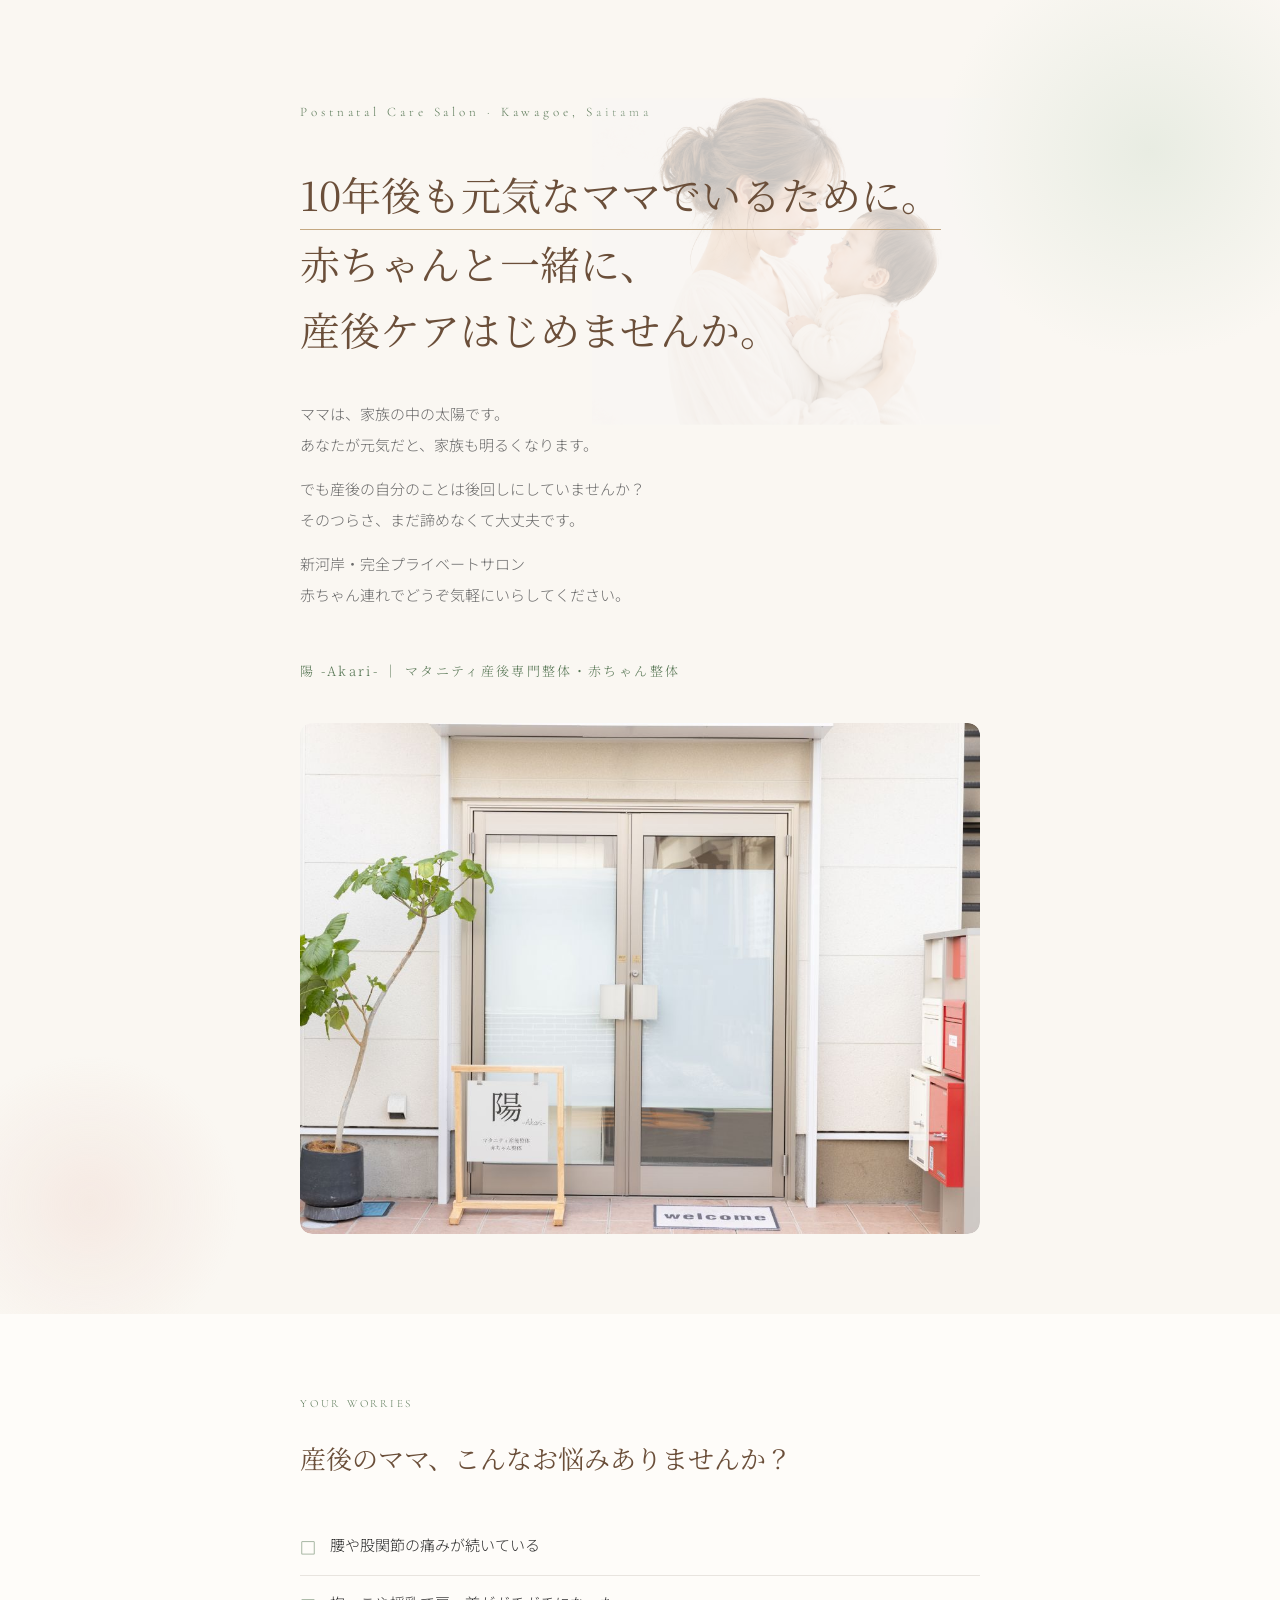
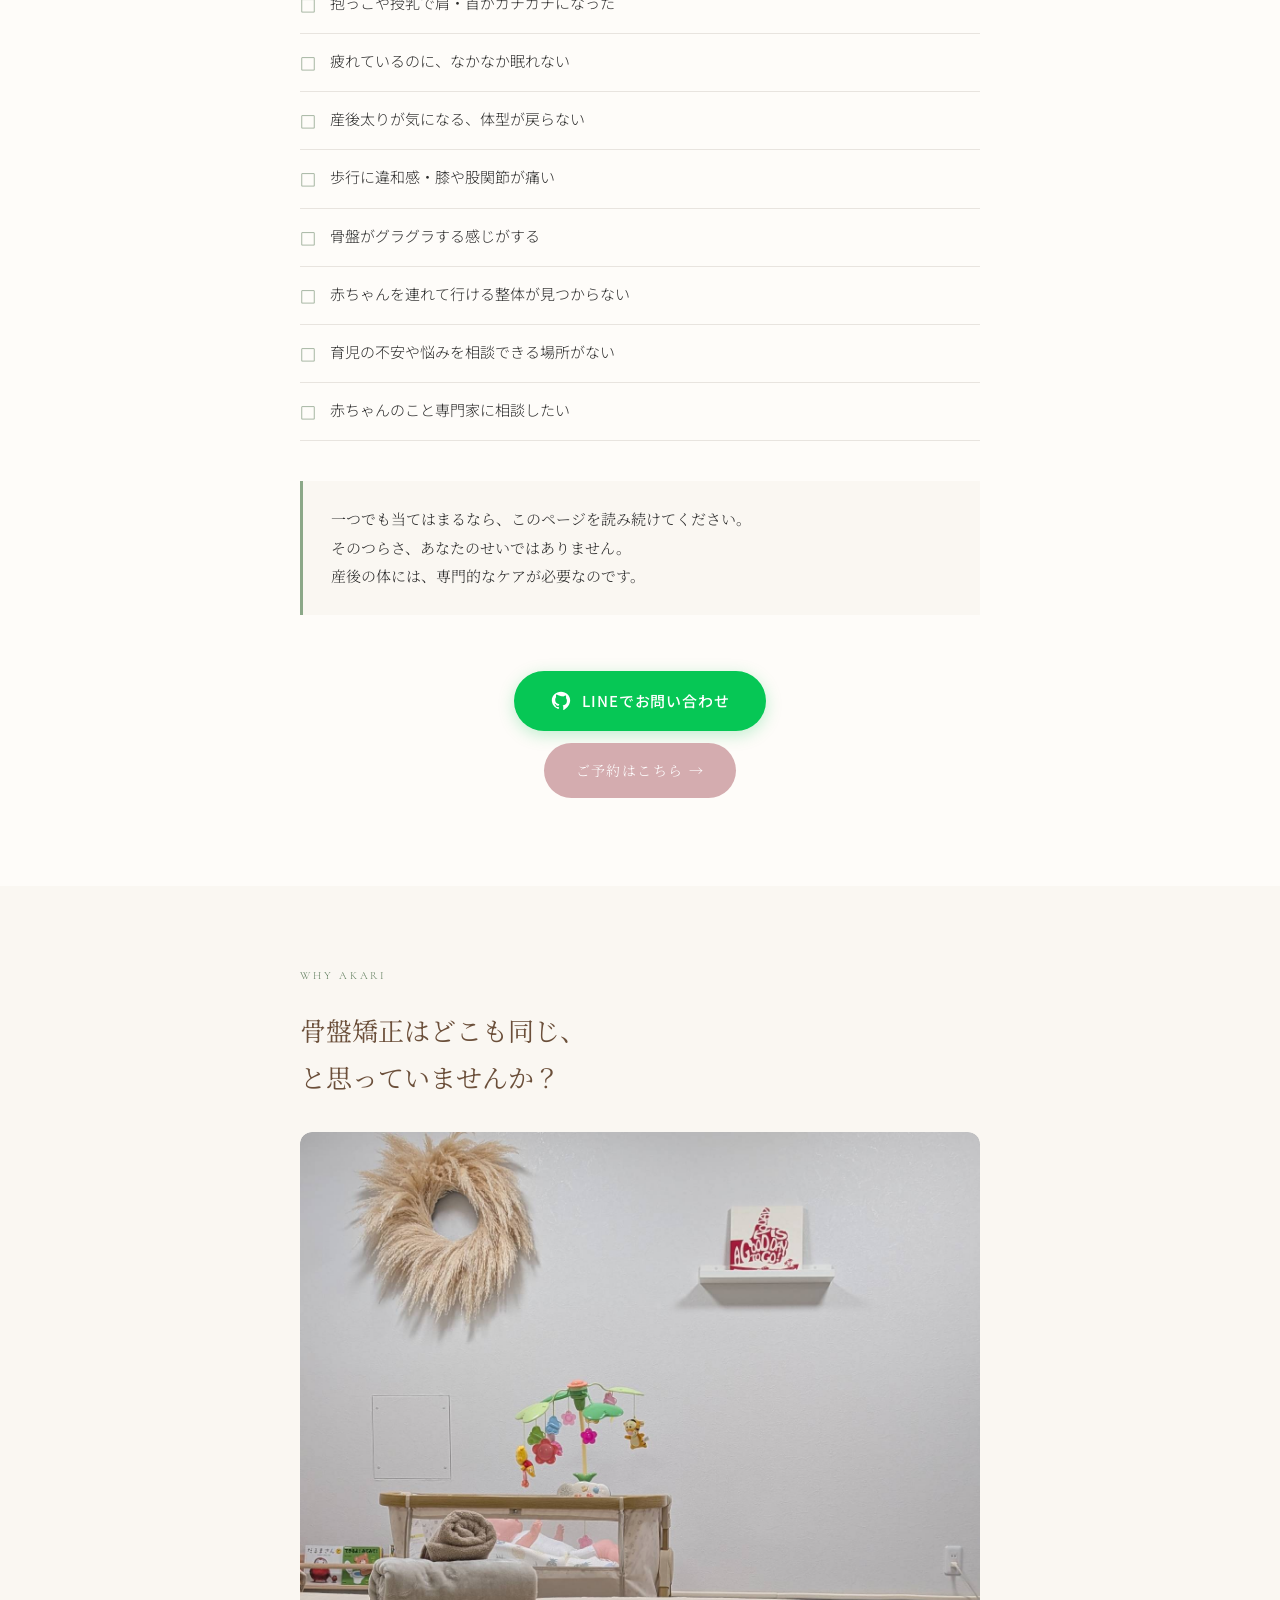
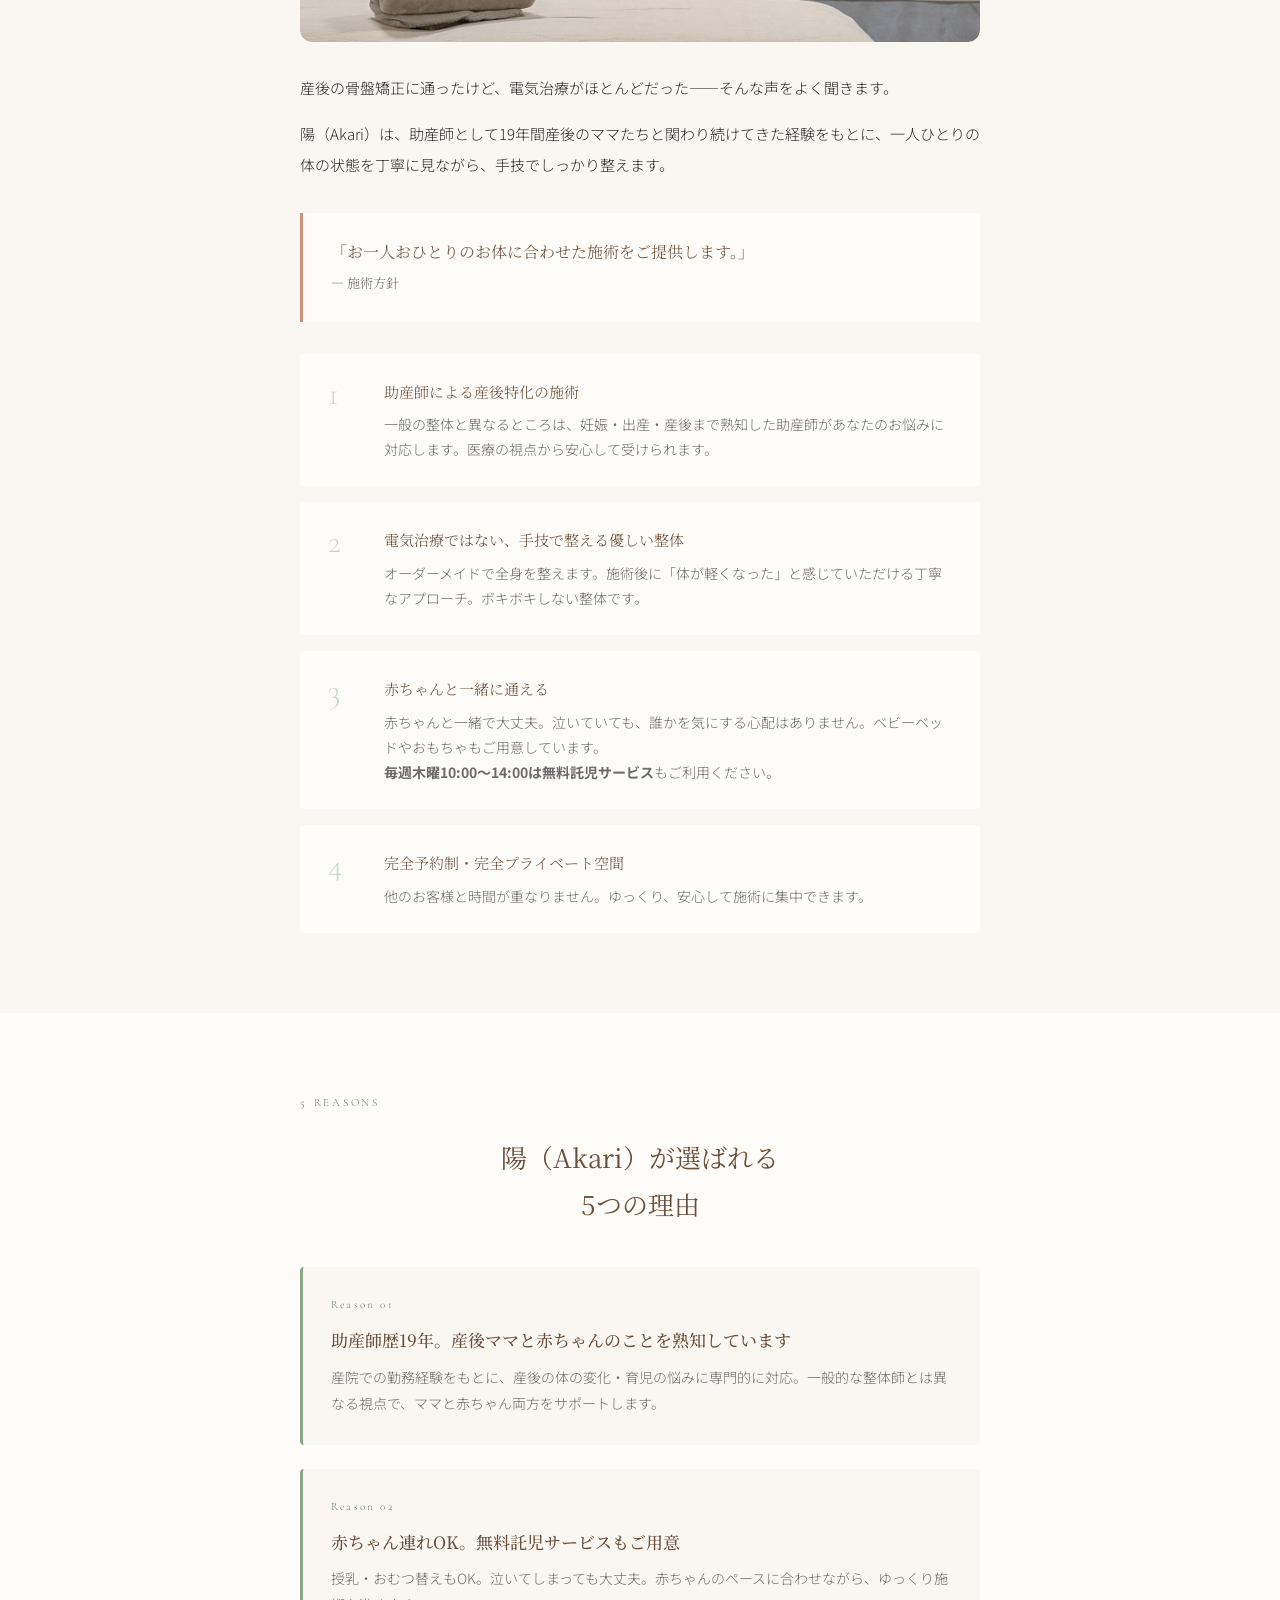
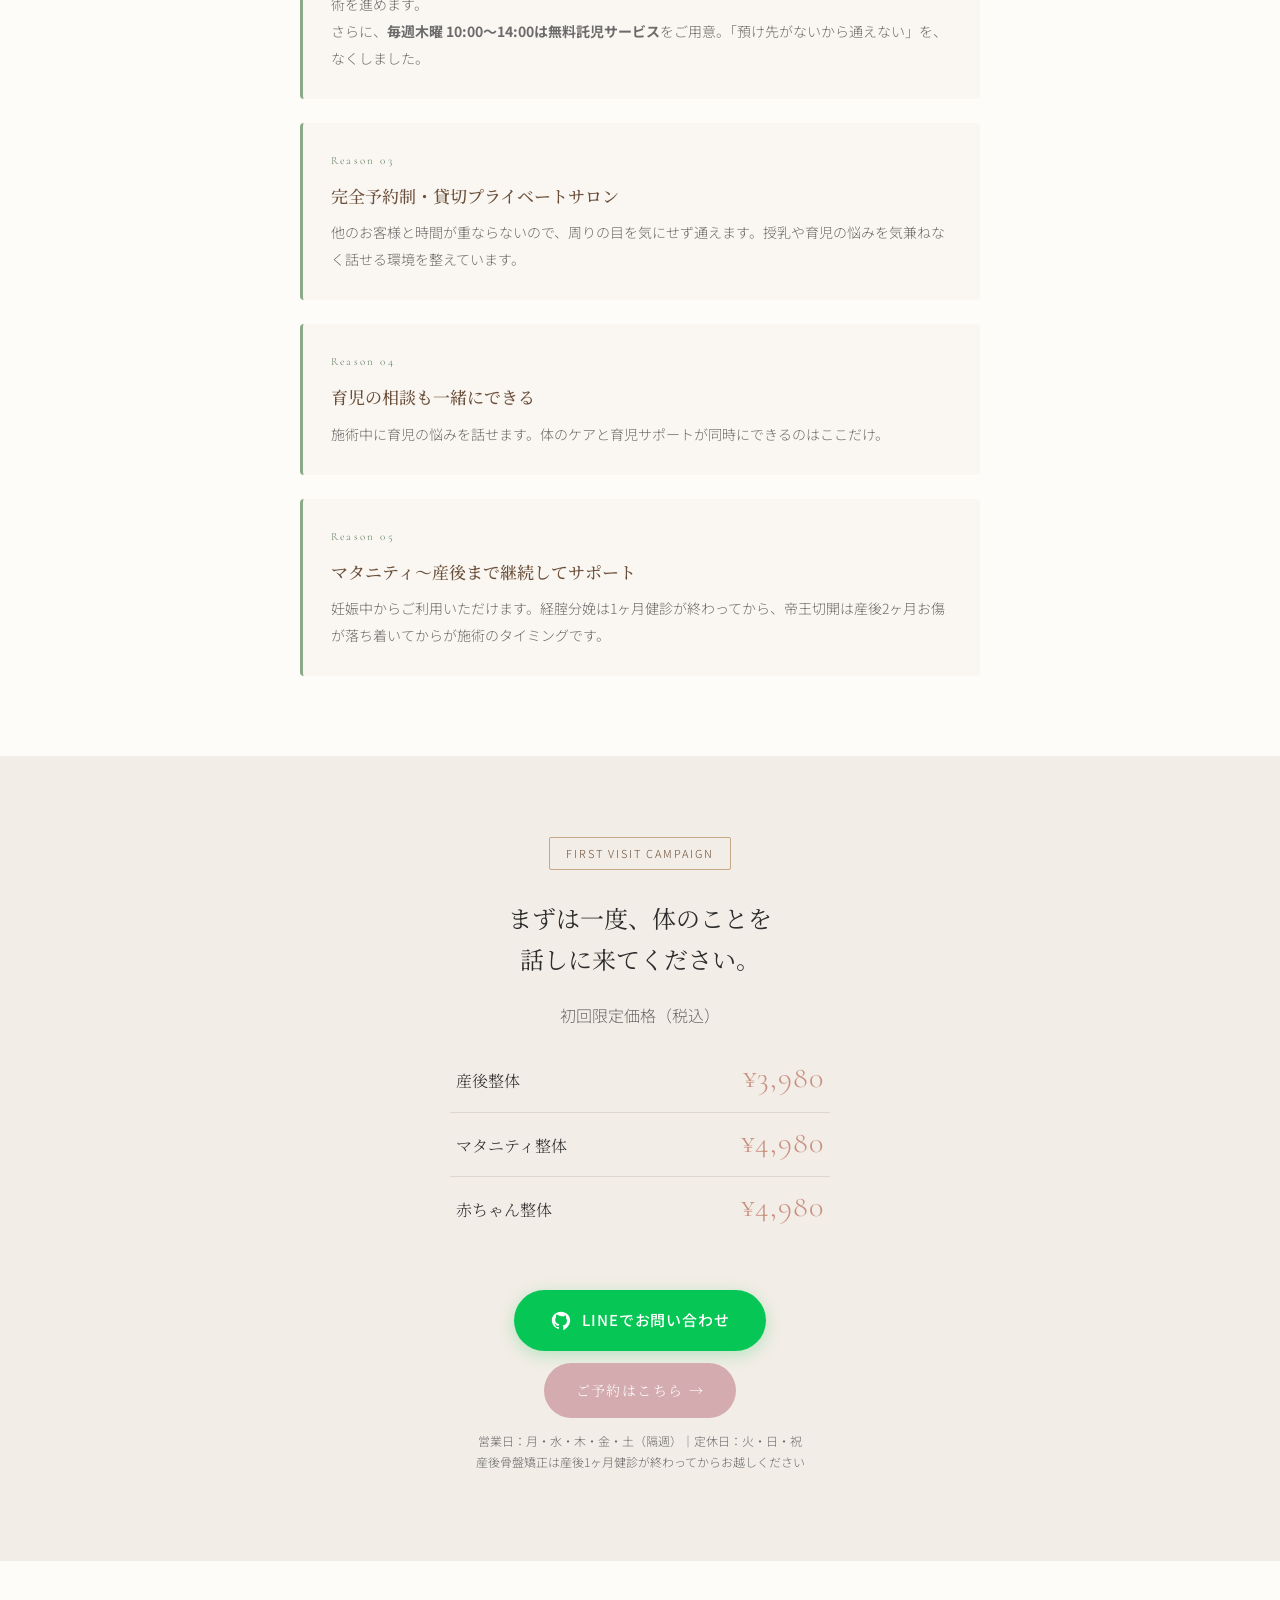
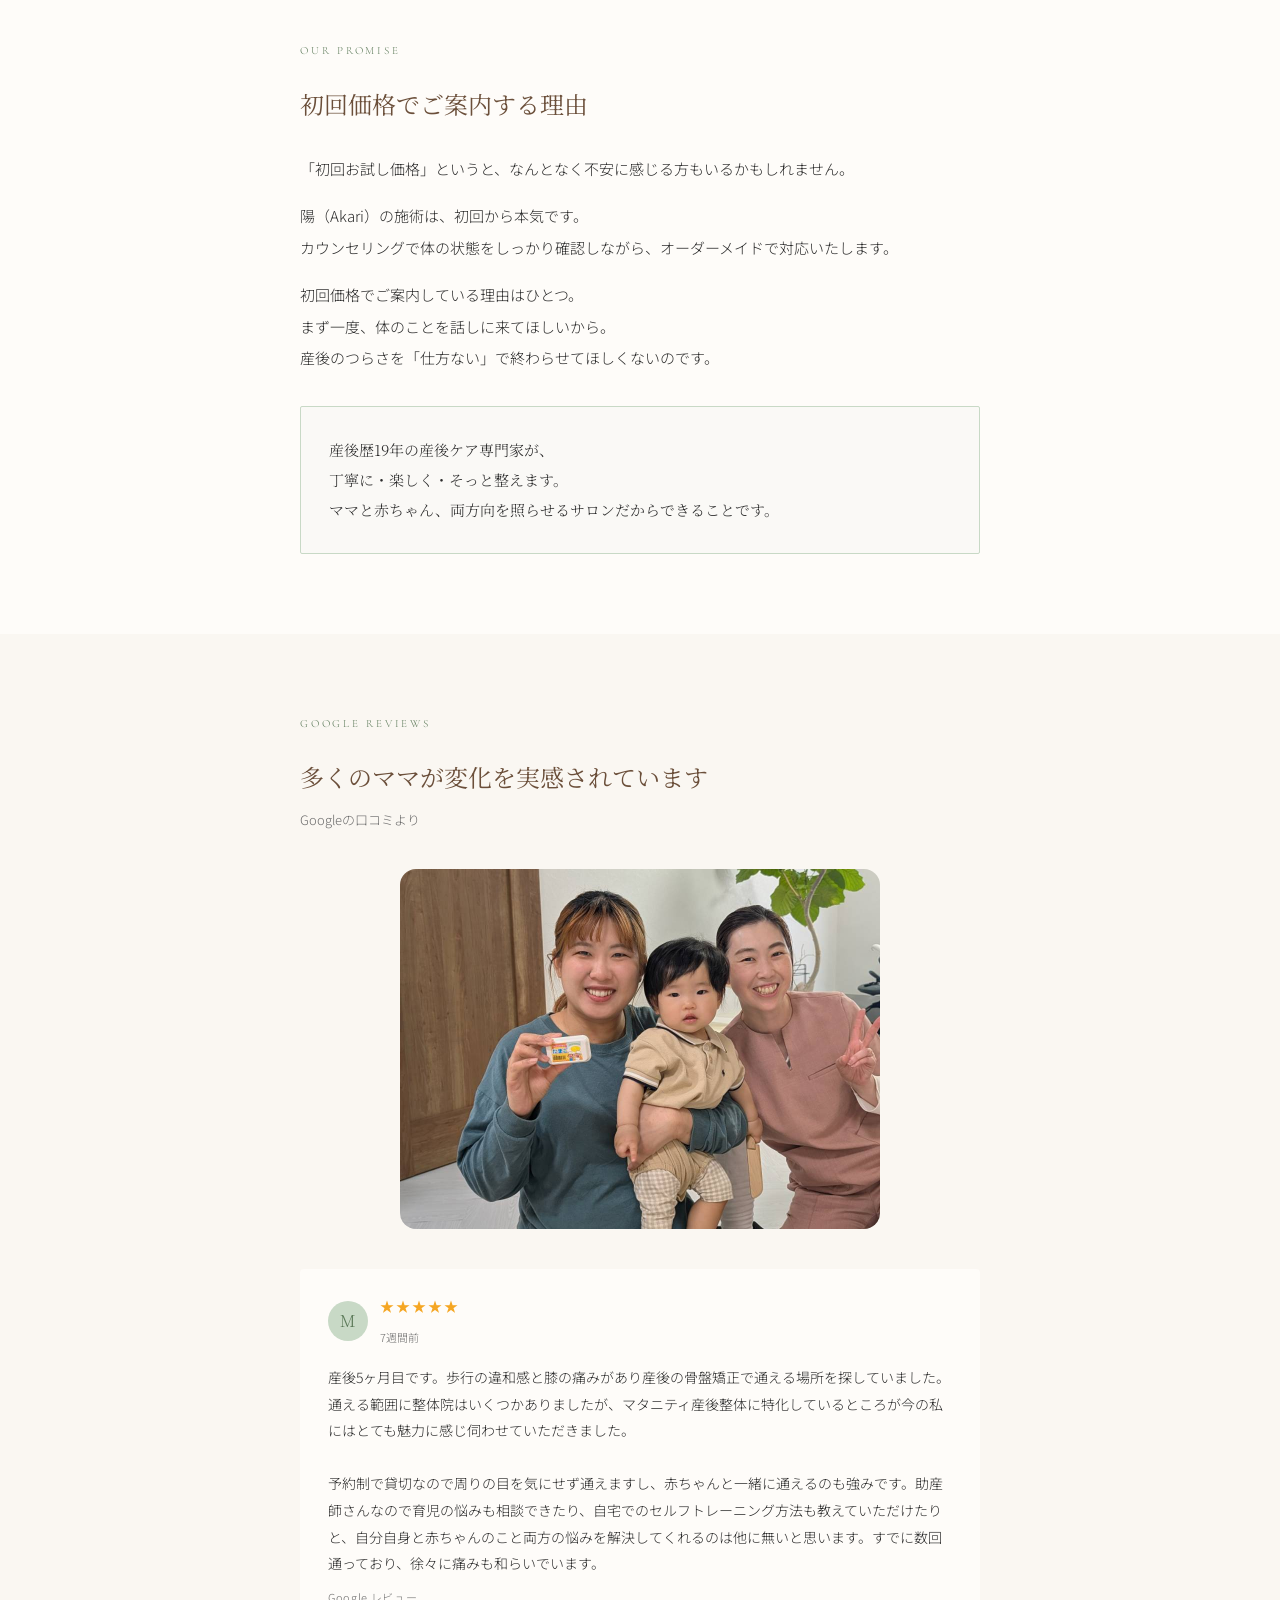
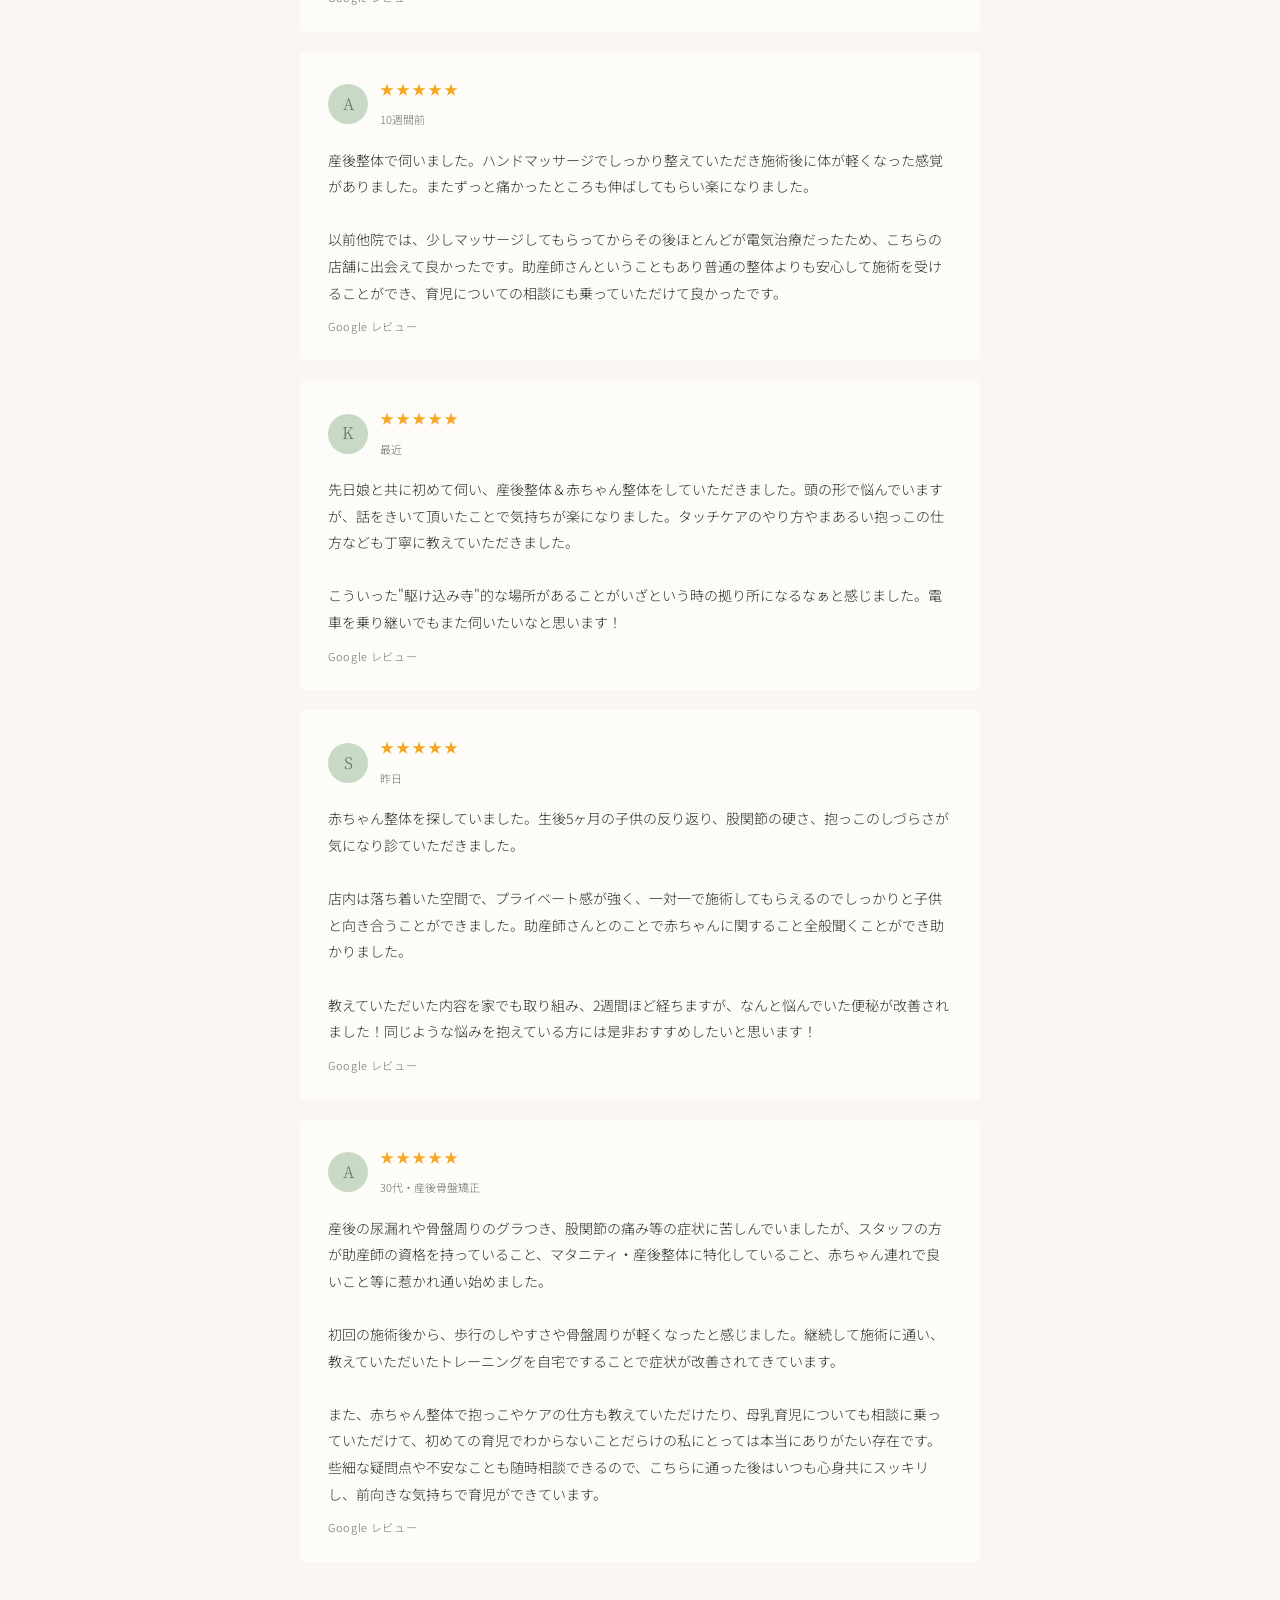
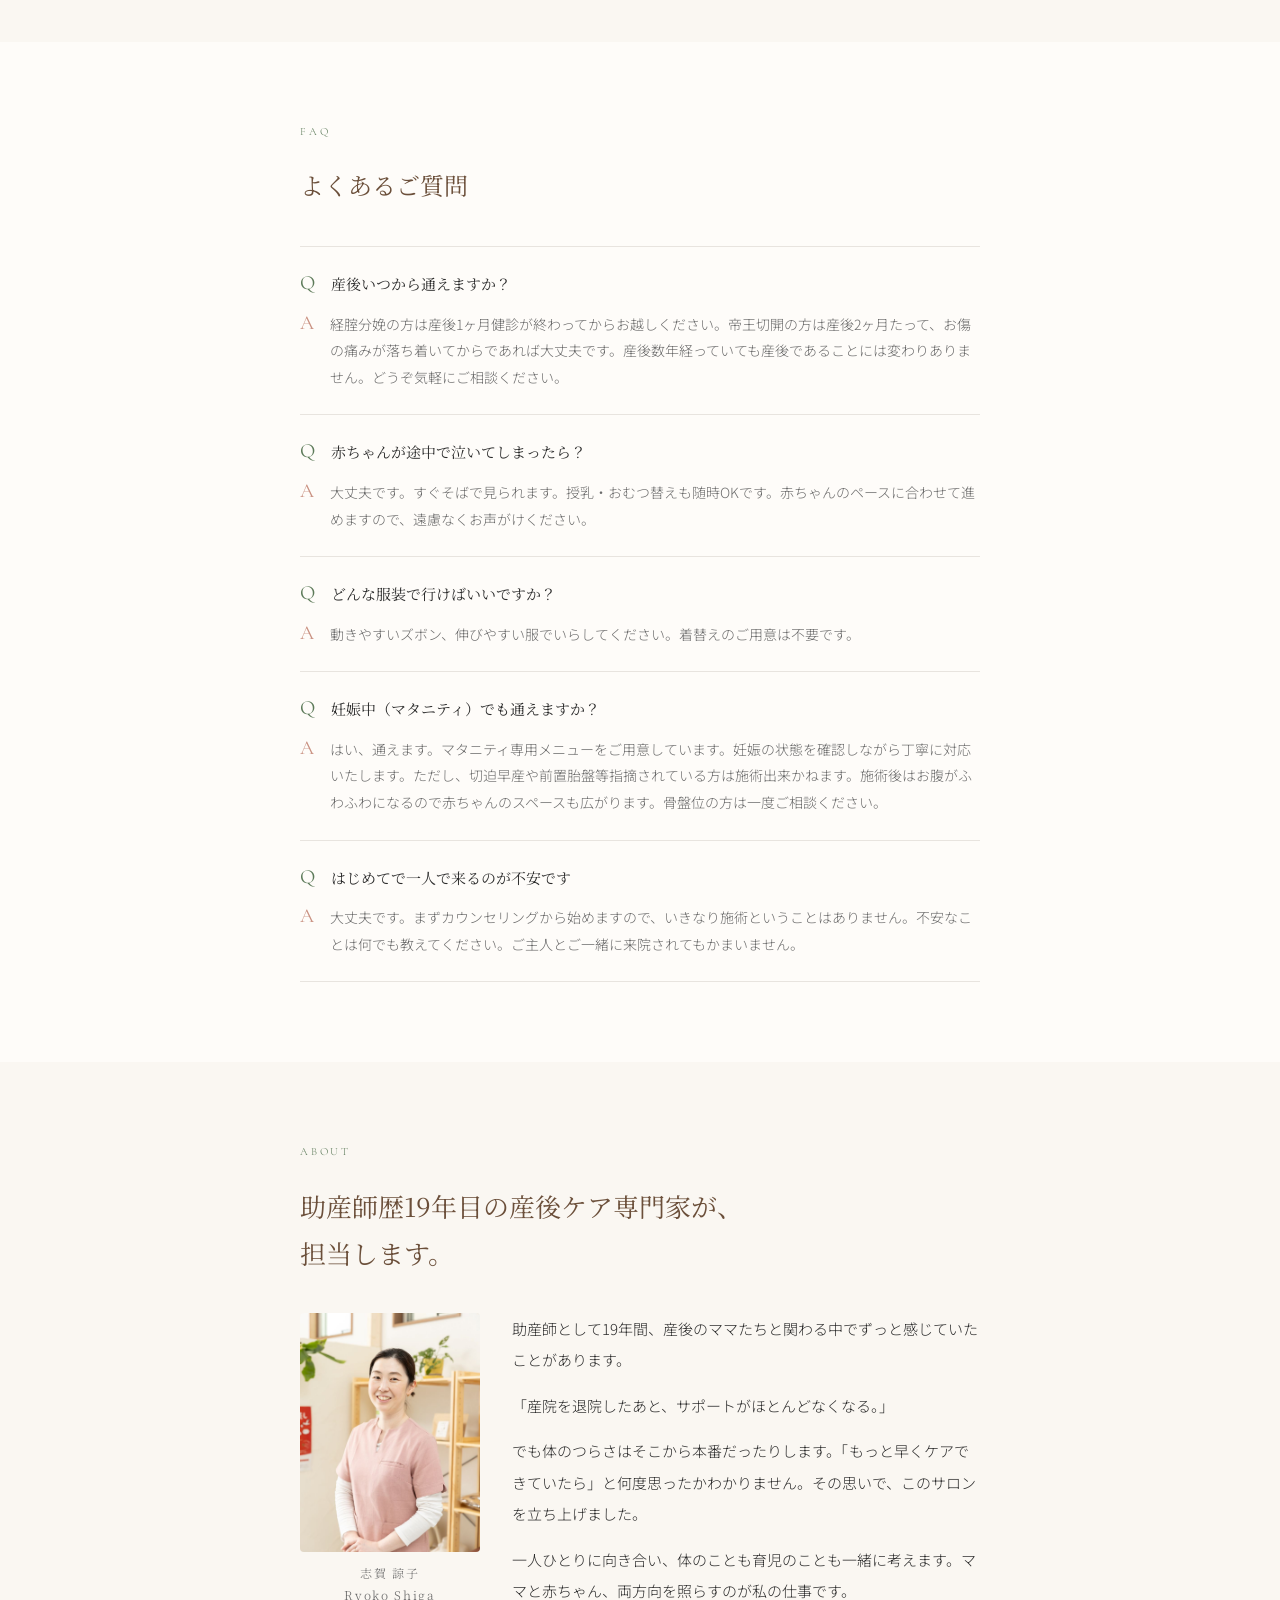
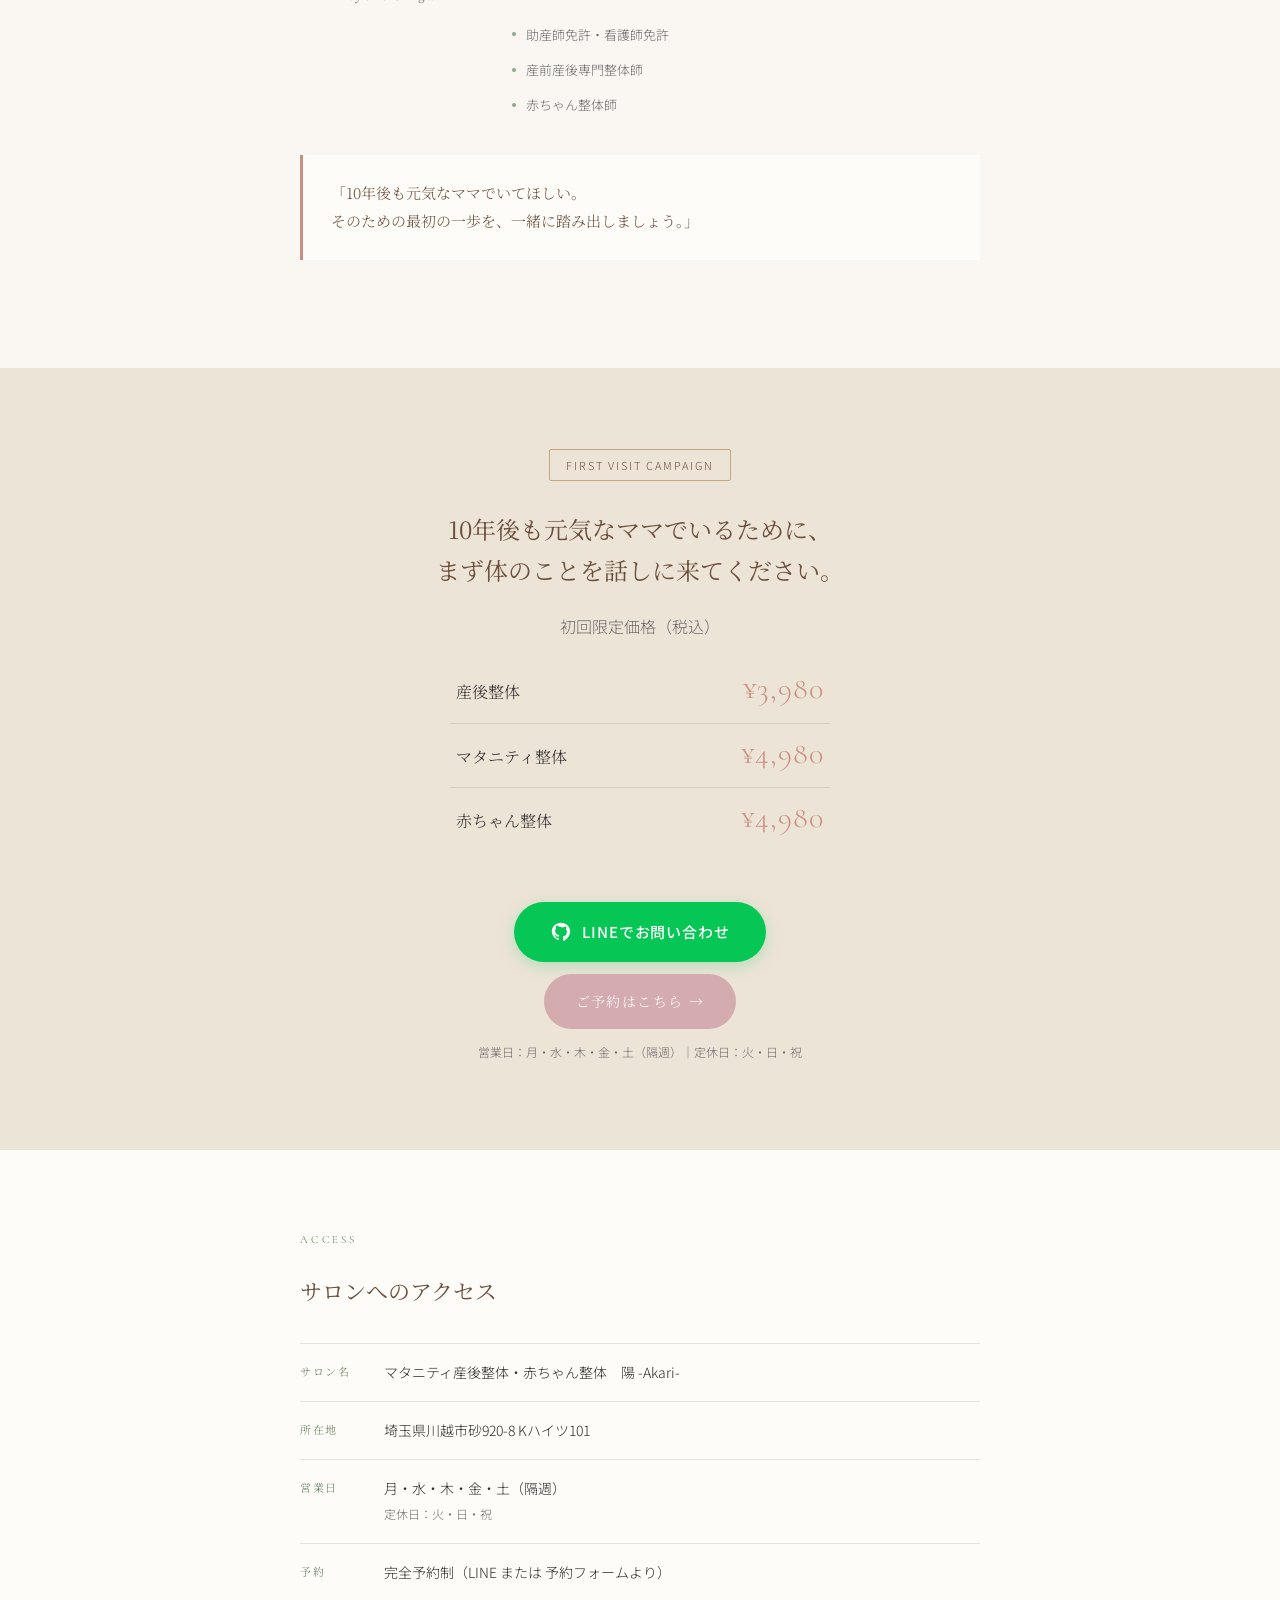
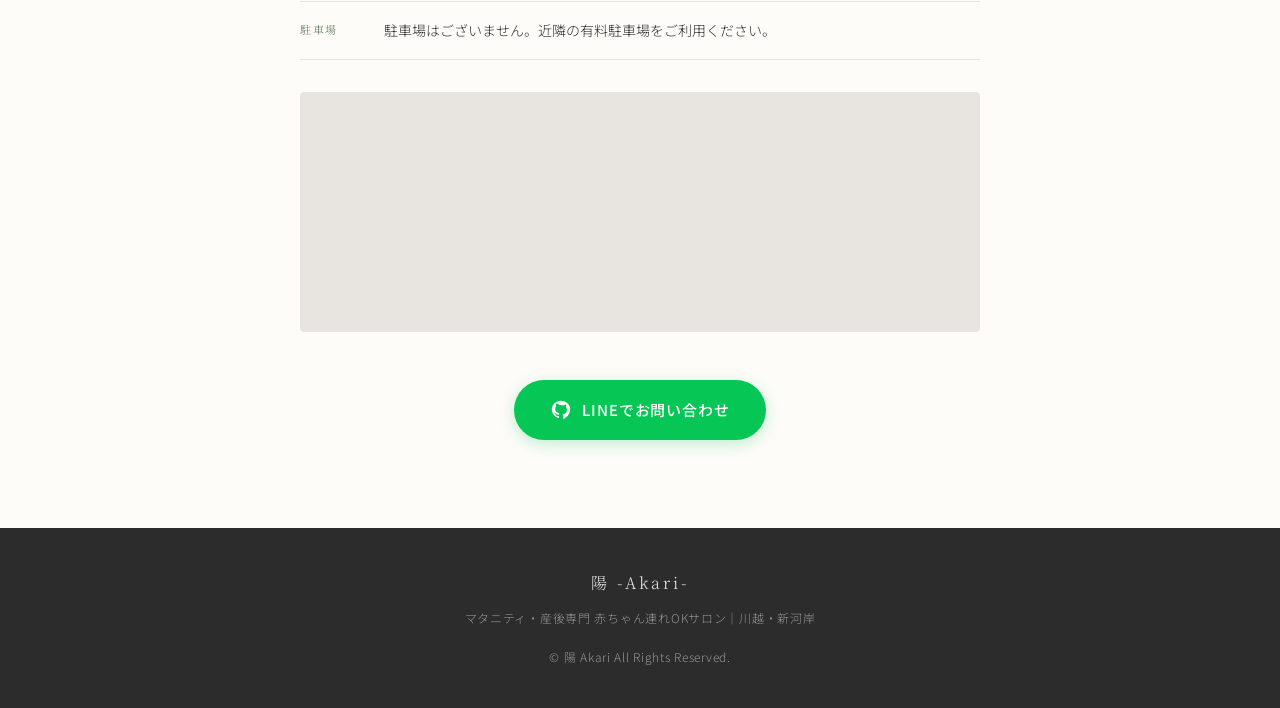
==== commit 2040fc2a: "Mention free childcare in the "come with your baby" difference card Co-Authored-By: Claude Opus 4.8 " ====
--- a/index.html
+++ b/index.html
@@ -804,7 +804,7 @@
         <div class="diff-card-num">3</div>
         <div>
           <div class="diff-card-title">赤ちゃんと一緒に通える</div>
-          <div class="diff-card-desc">赤ちゃんと一緒で大丈夫。泣いていても、誰かを気にする心配はありません。ベビーベッドやおもちゃもご用意しています。</div>
+          <div class="diff-card-desc">赤ちゃんと一緒で大丈夫。泣いていても、誰かを気にする心配はありません。ベビーベッドやおもちゃもご用意しています。<br><strong>毎週木曜10:00〜14:00は無料託児サービス</strong>もご利用ください。</div>
         </div>
       </div>
       <div class="diff-card">
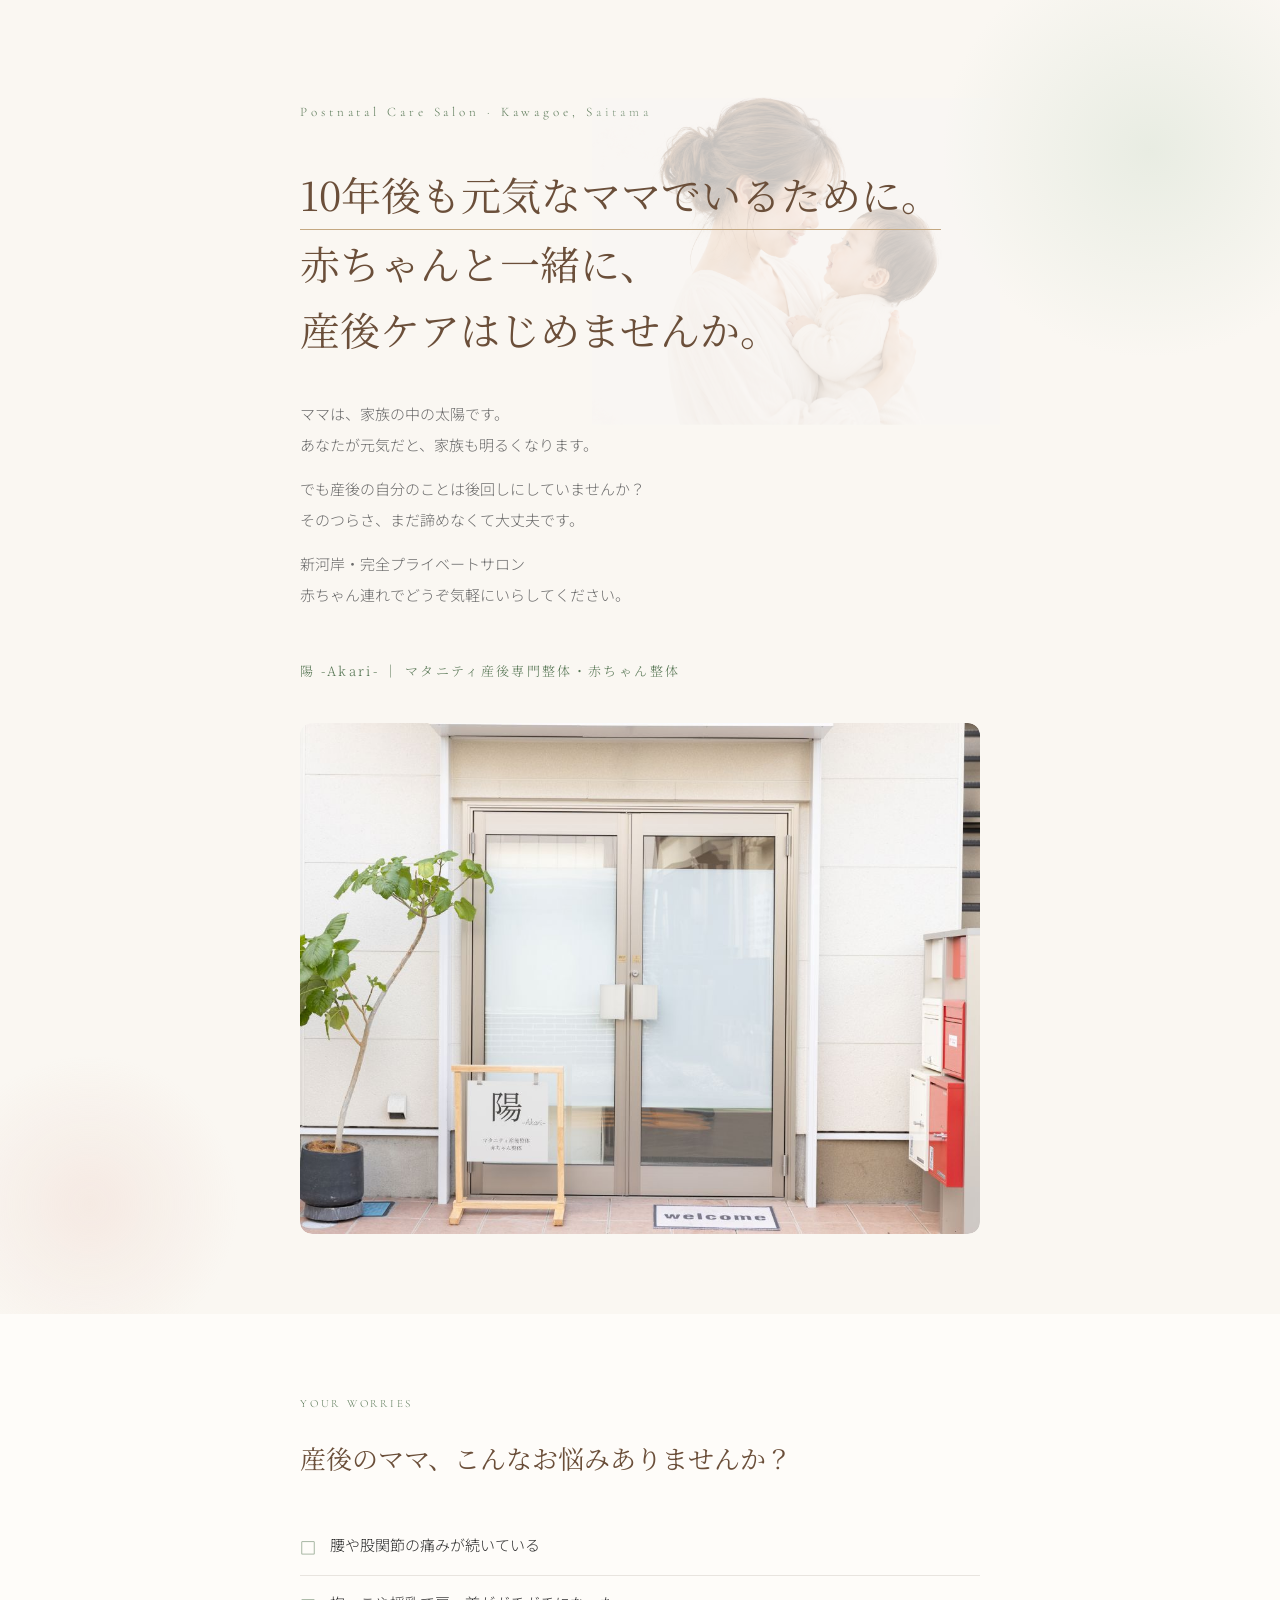
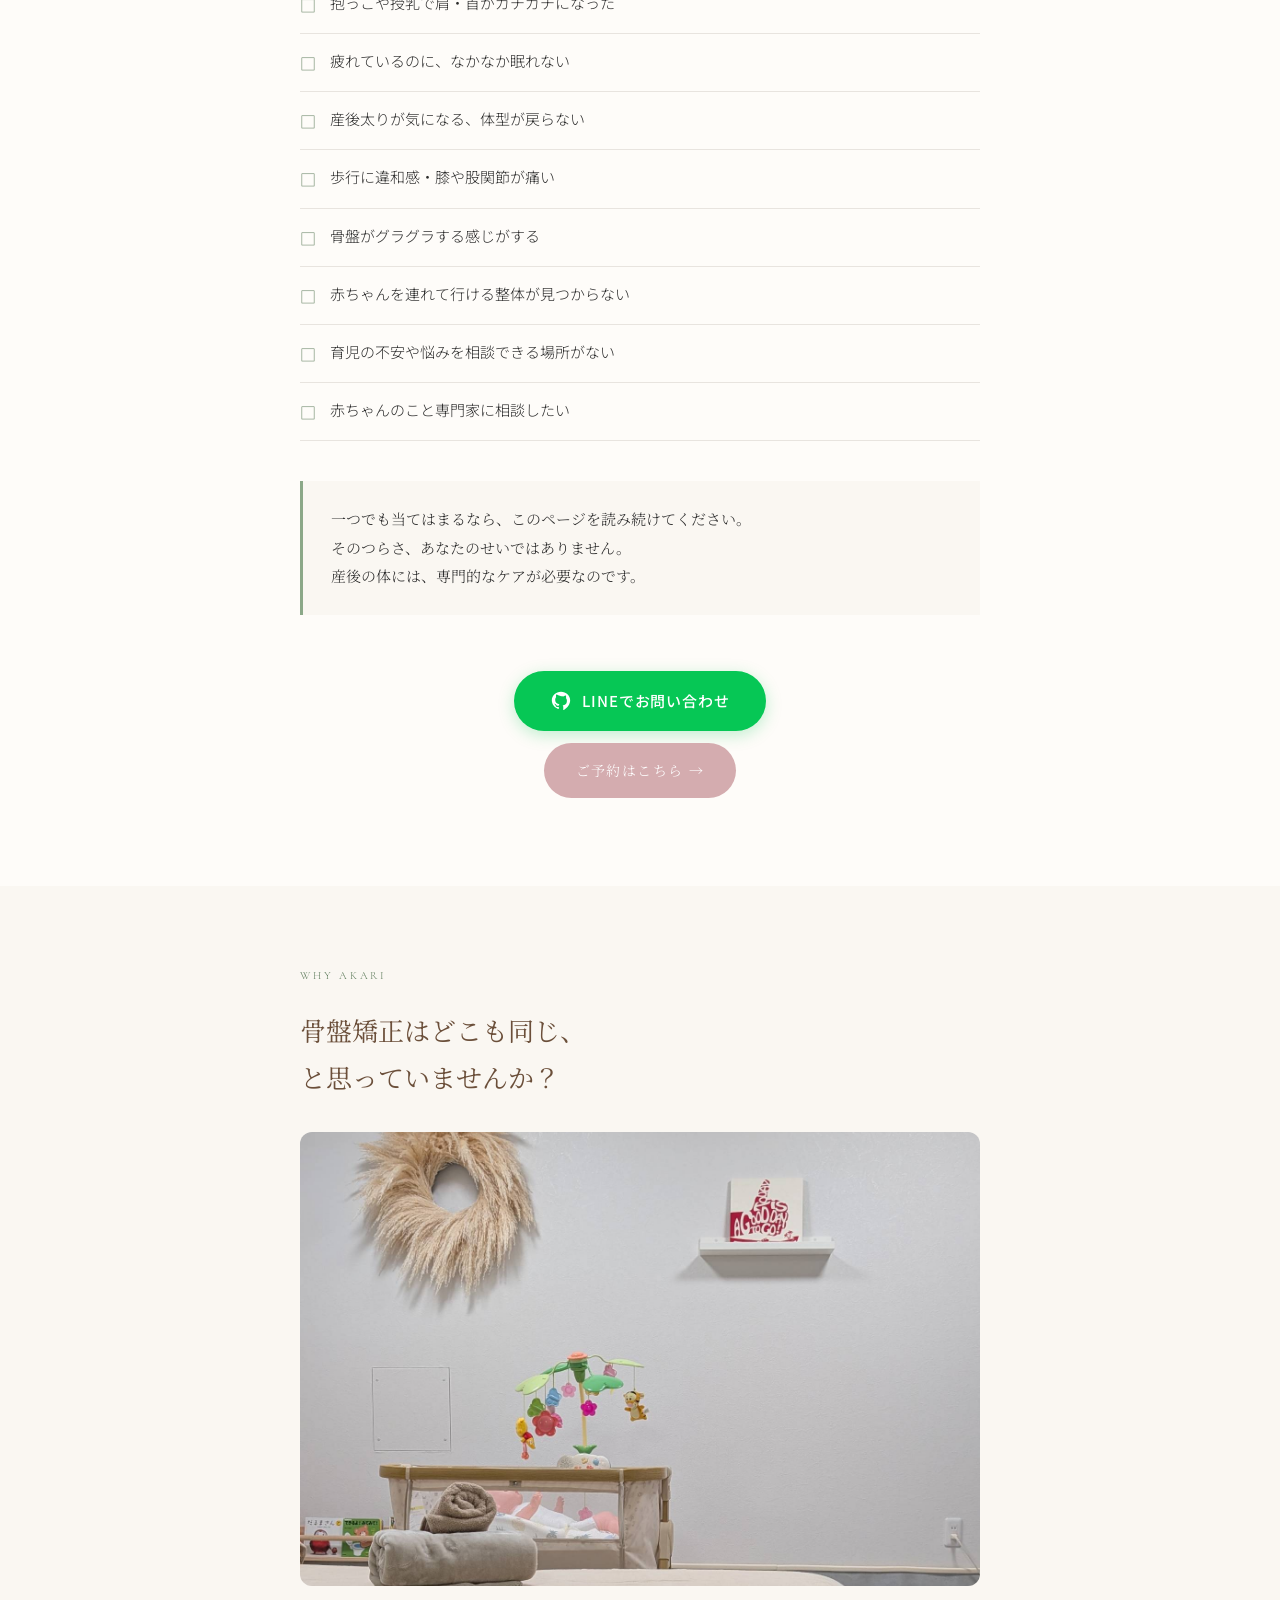
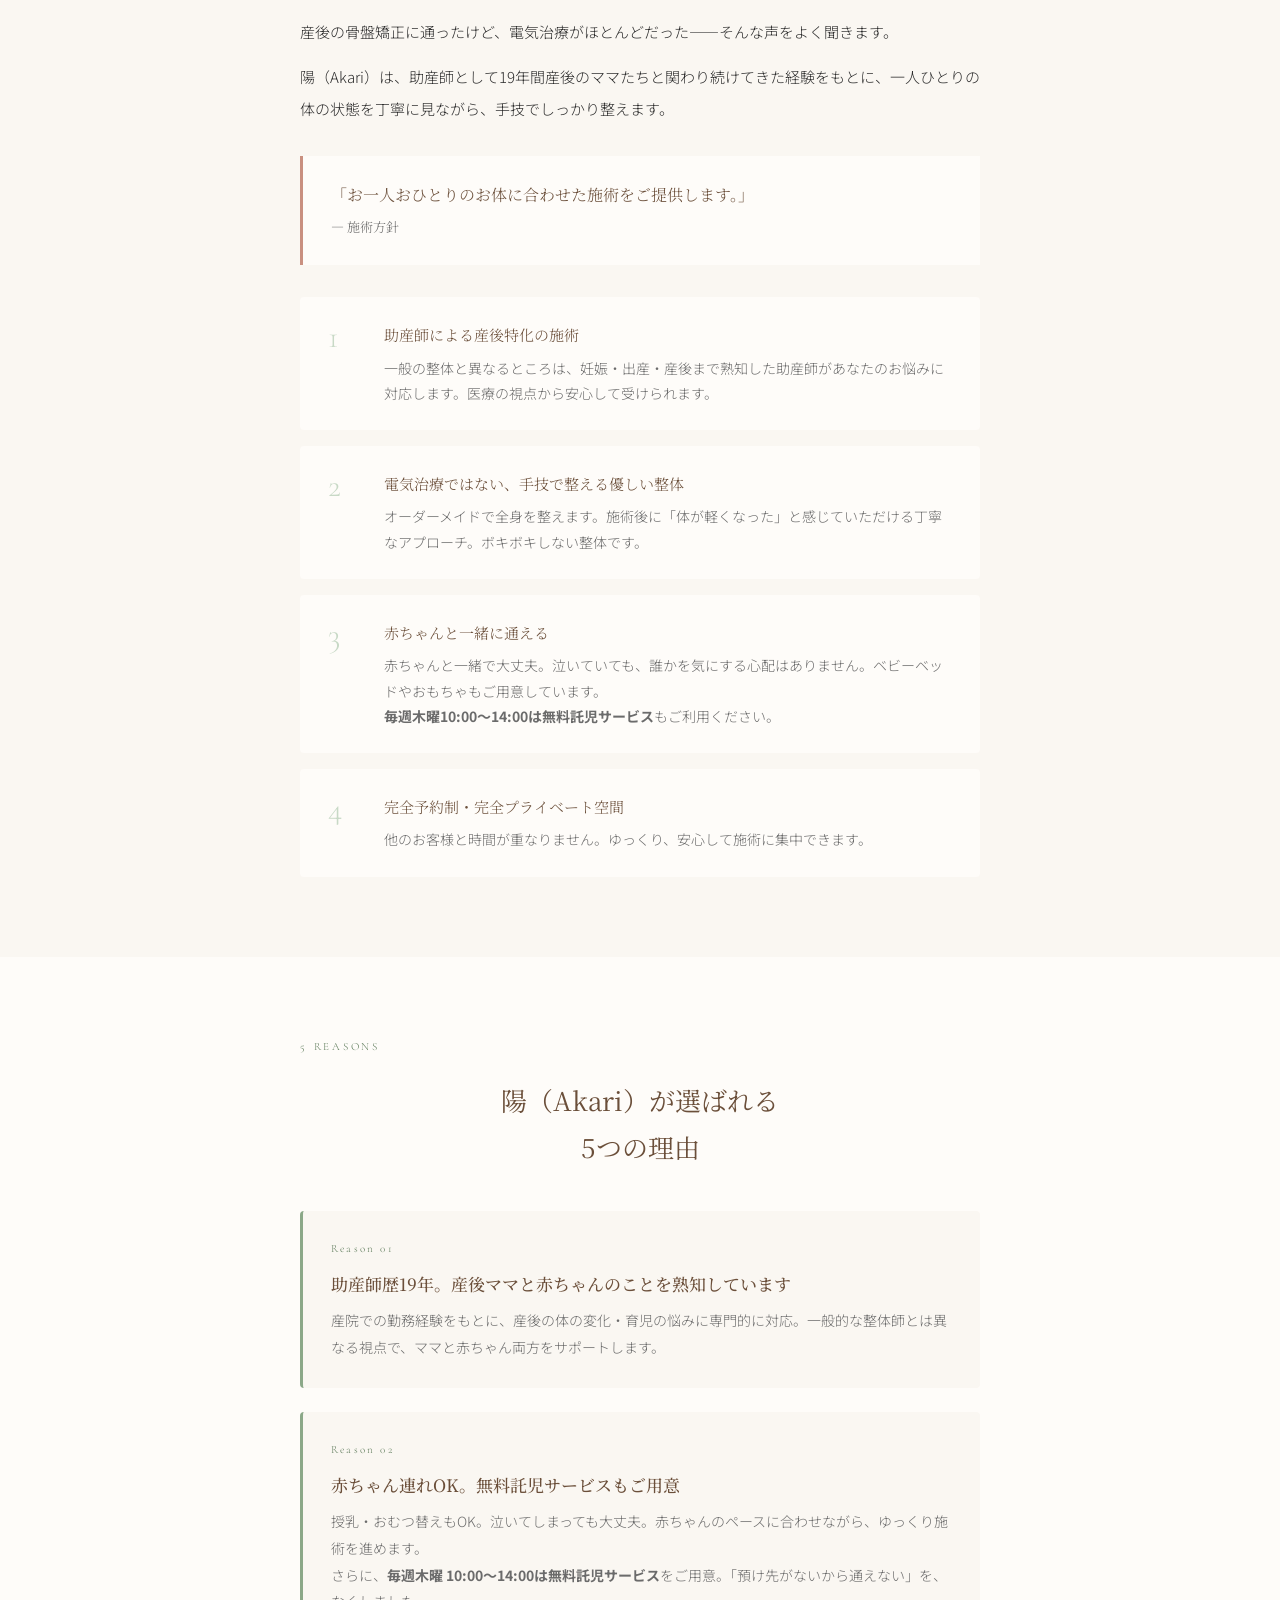
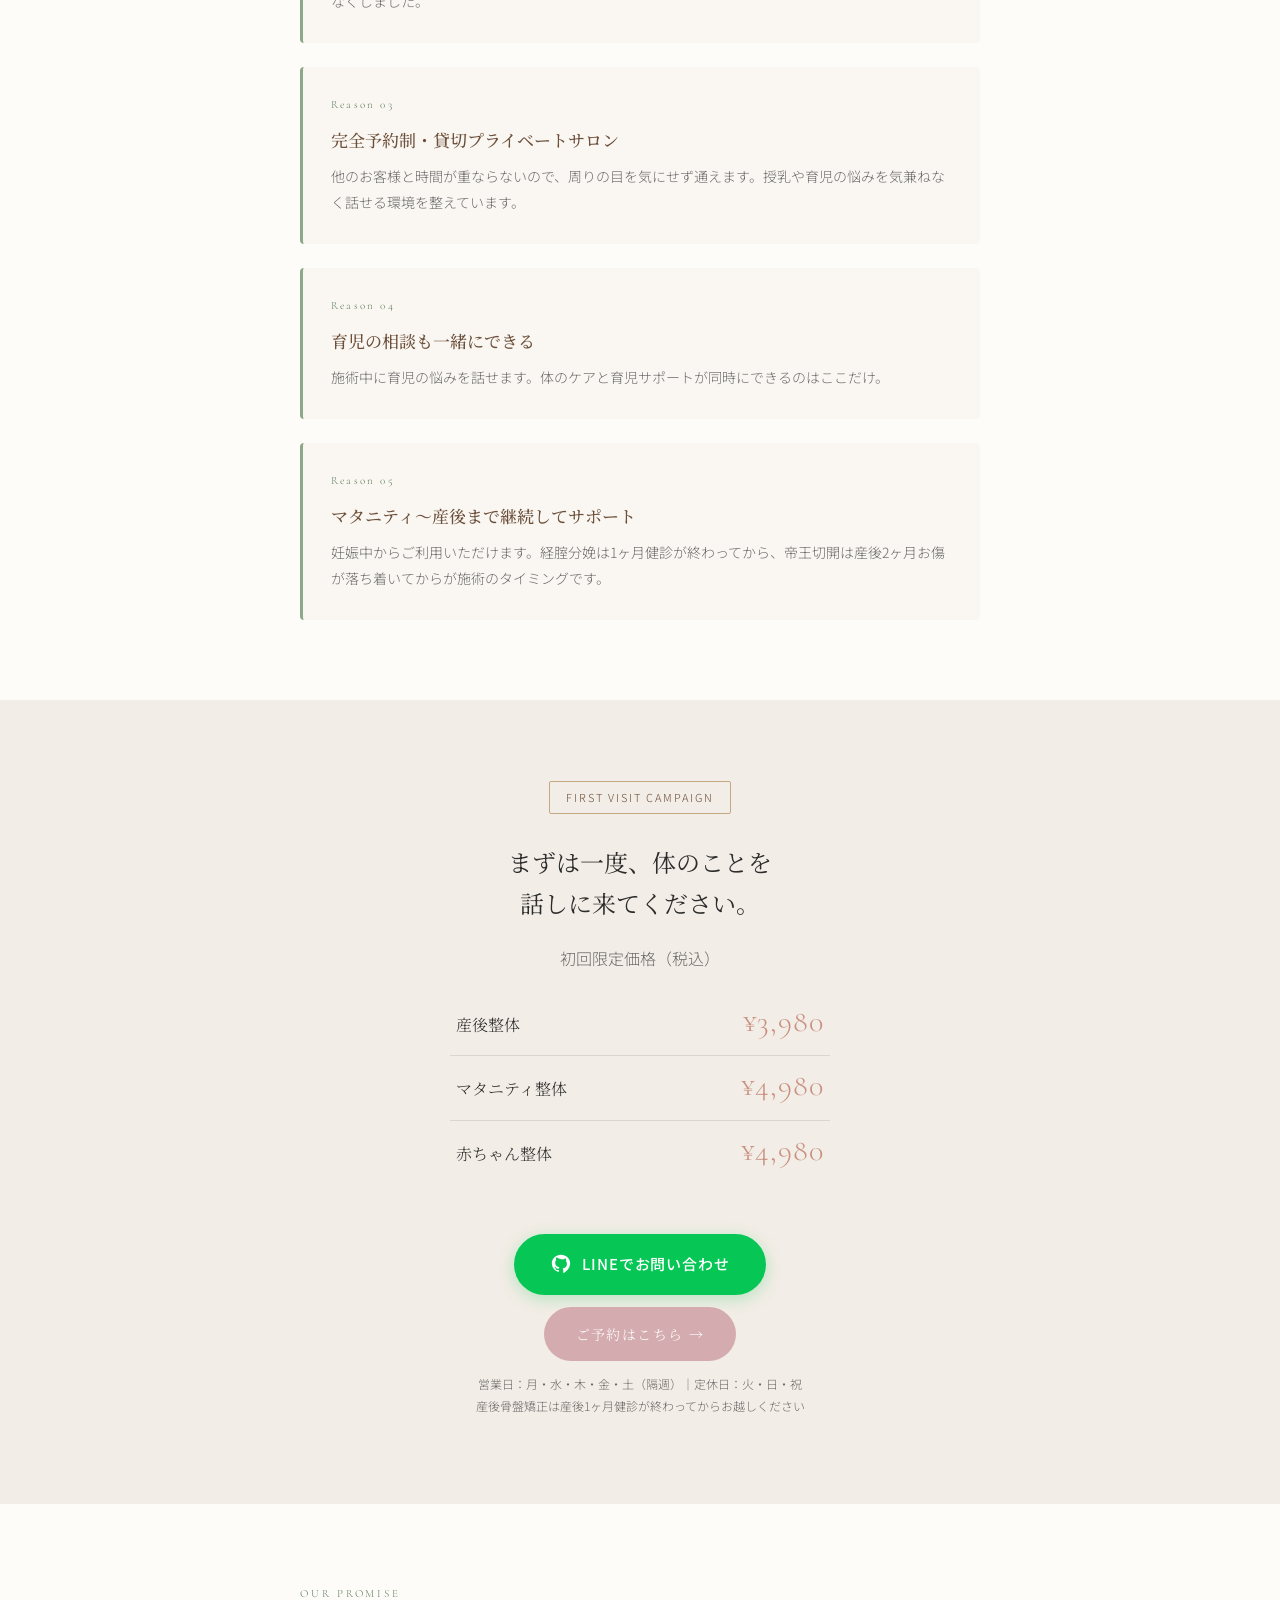
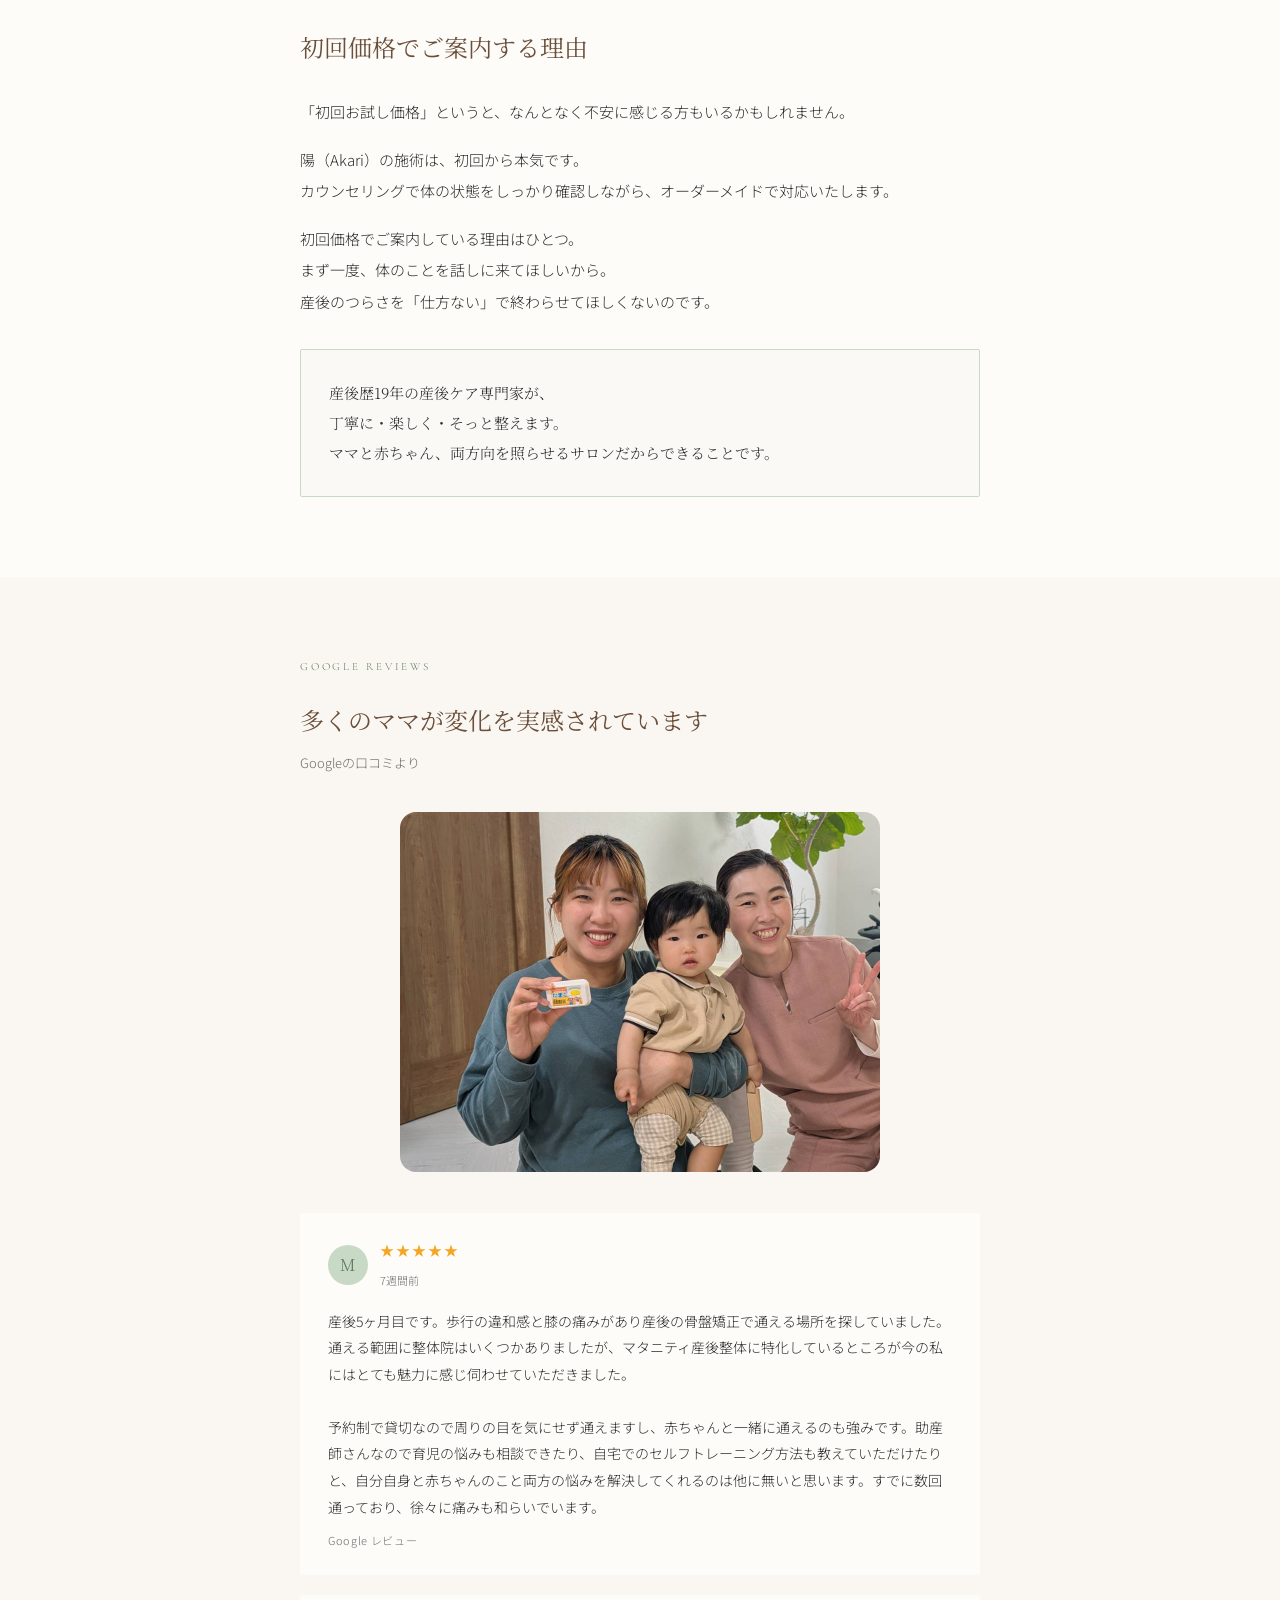
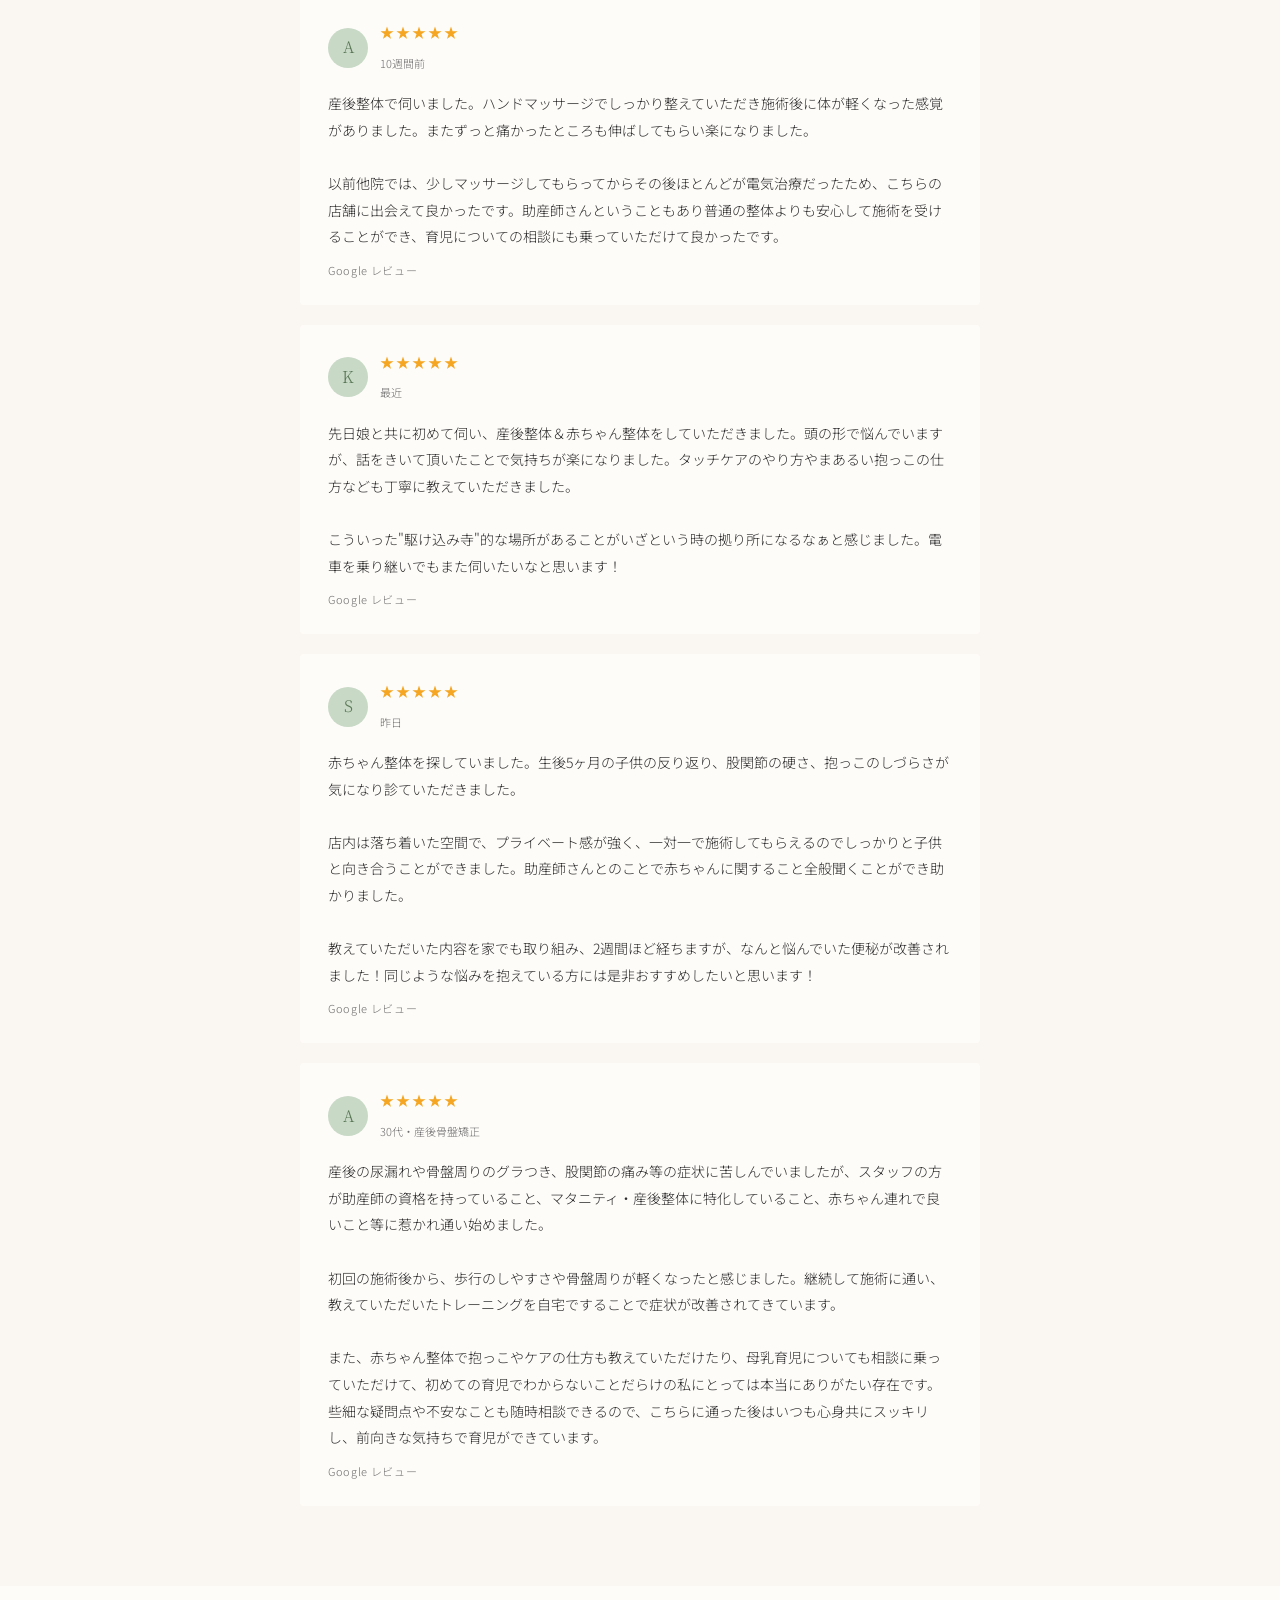
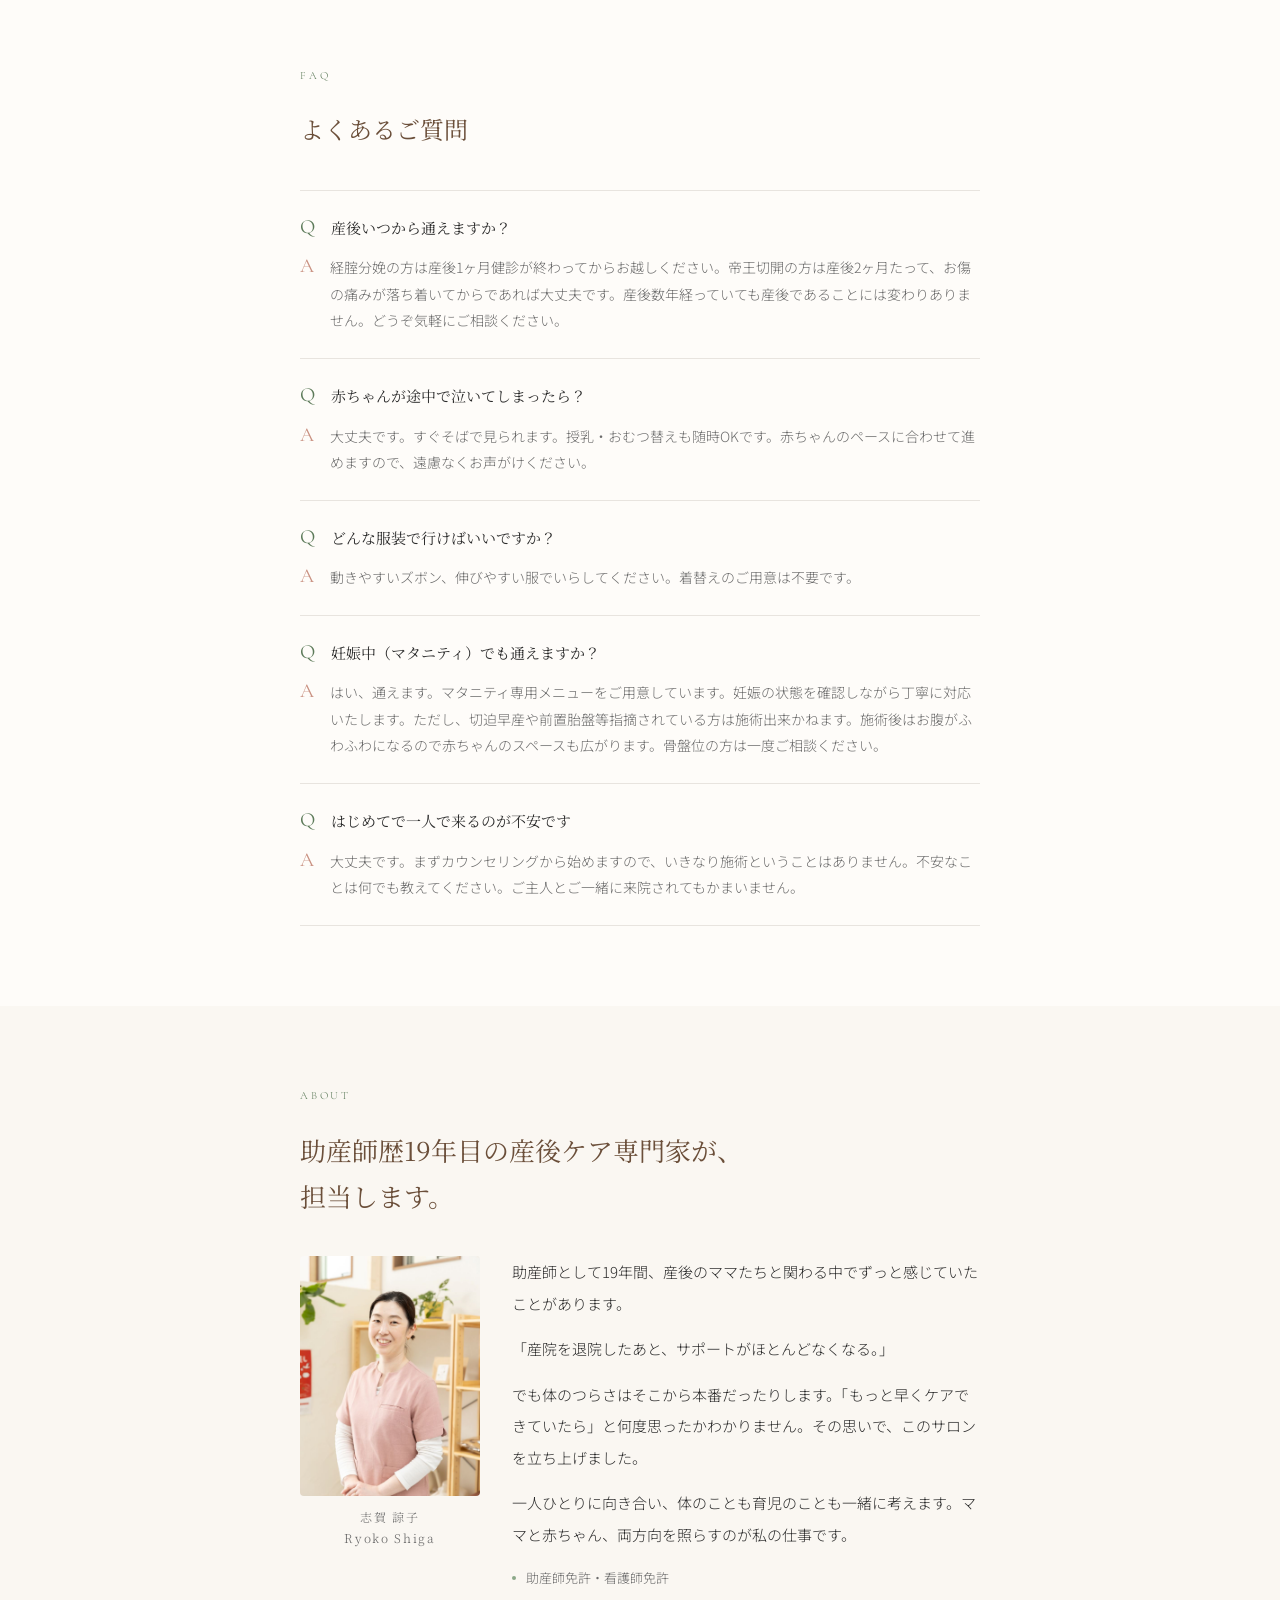
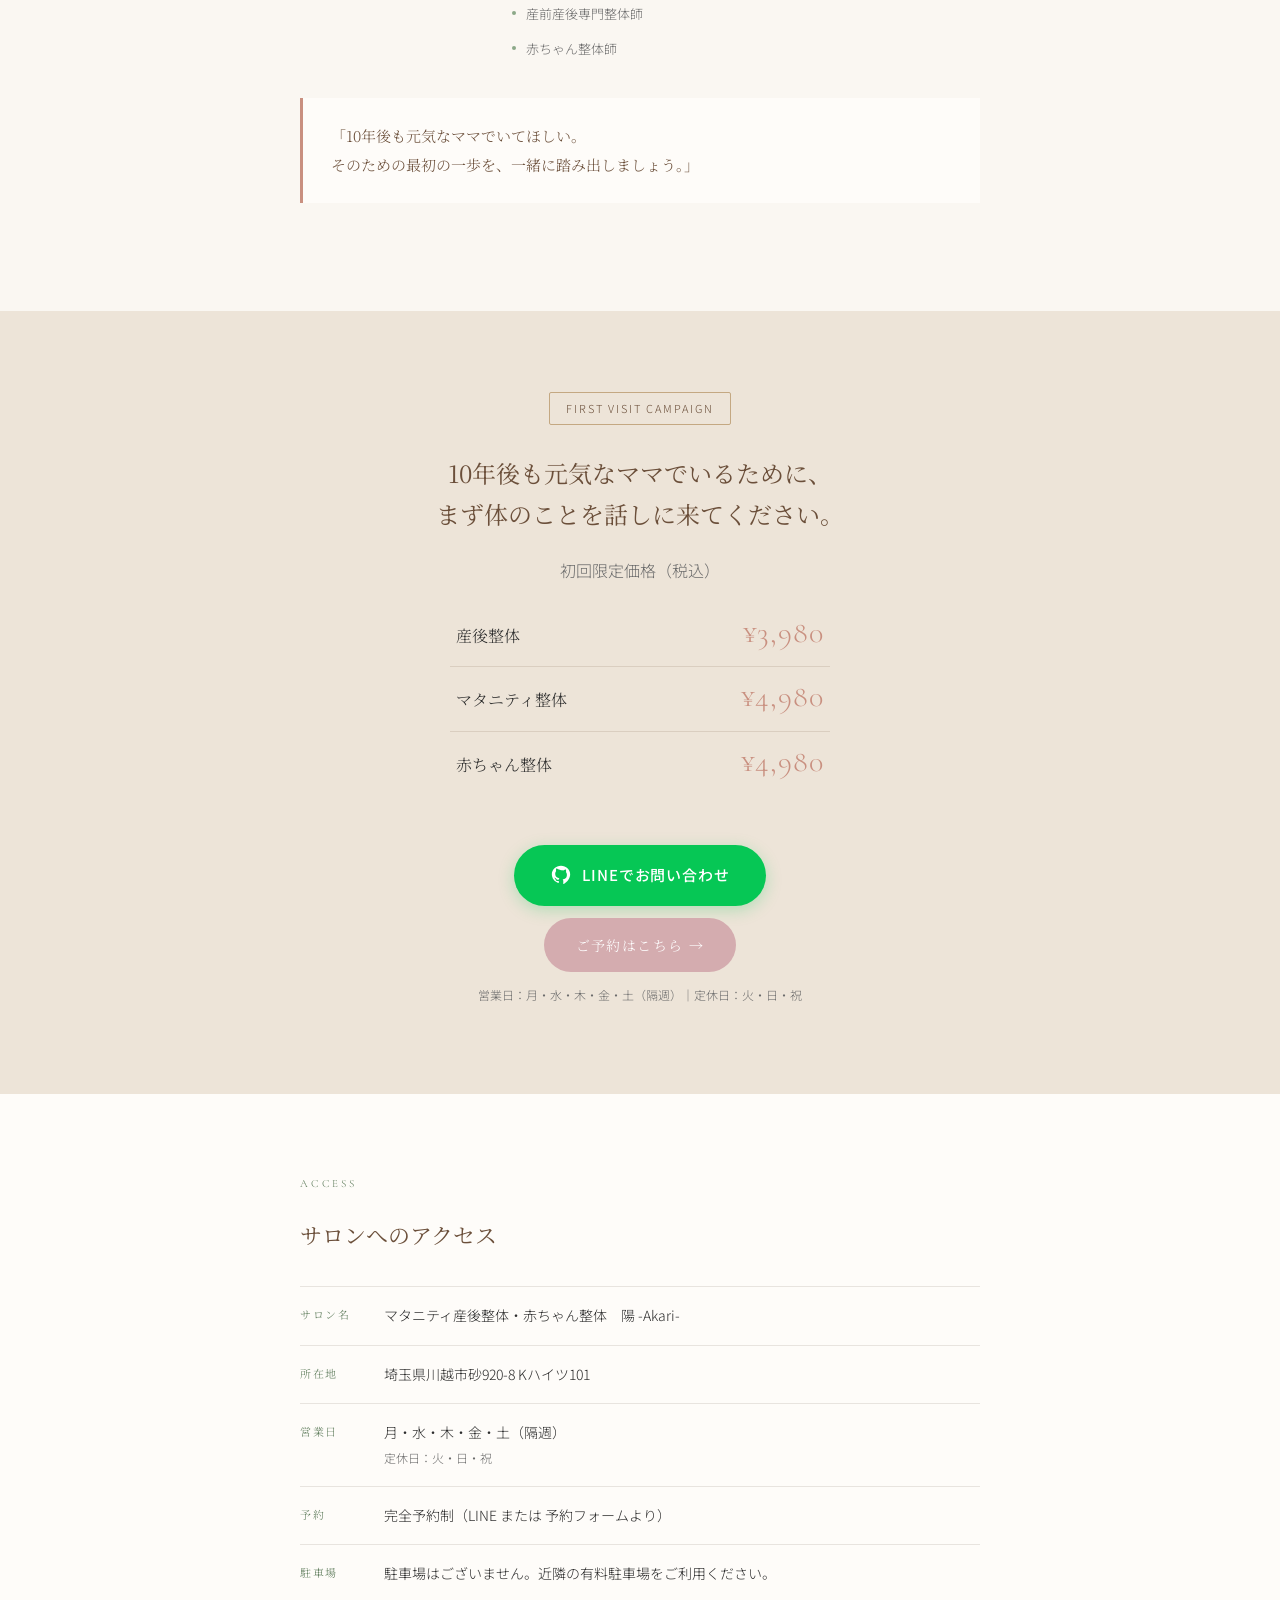
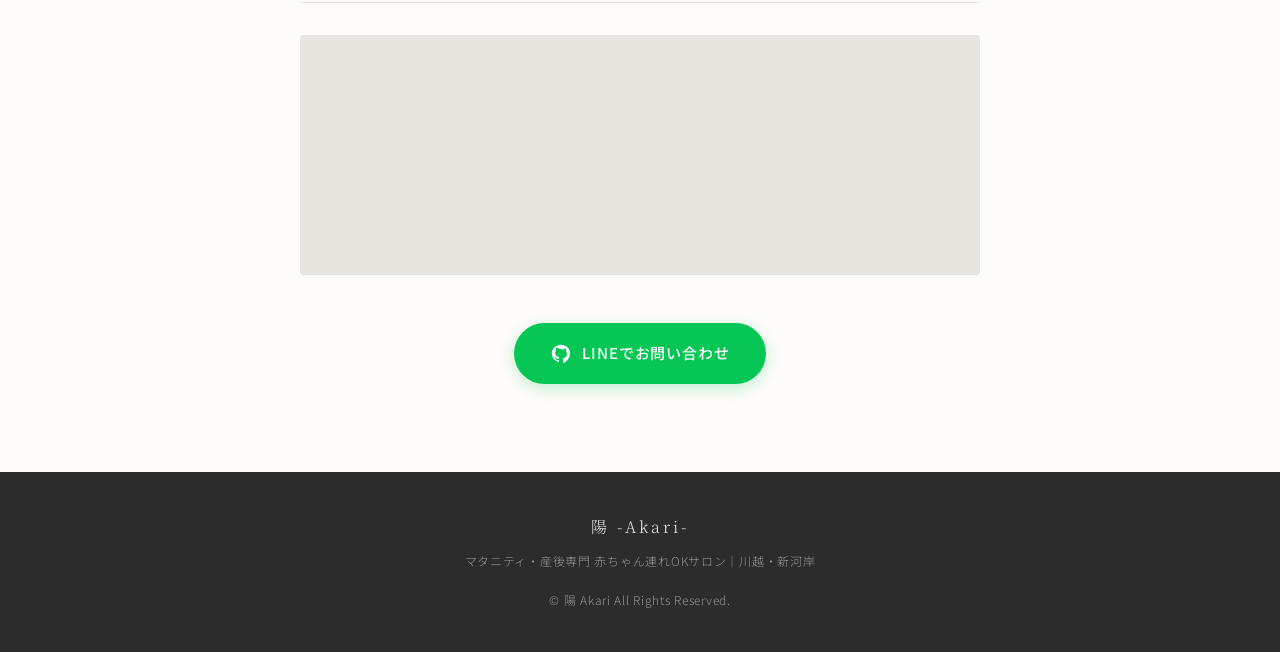
==== commit 6ae268f9: "Unify inline LP photos to a shared 3:2 aspect ratio (object-fit cover) Co-Authored-By: Claude Opus 4" ====
--- a/index.html
+++ b/index.html
@@ -438,6 +438,7 @@
     font-size: 13px;
     letter-spacing: 0.06em;
   }
+  .lp-photo { width: 100%; aspect-ratio: 3 / 2; object-fit: cover; display: block; }
   .price-list { max-width: 380px; margin: 4px auto 34px; }
   .price-row {
     display: flex;
@@ -775,7 +776,7 @@
     <span class="section-label">Why Akari</span>
     <h2 class="difference-catch">骨盤矯正はどこも同じ、<br>と思っていませんか？</h2>
     <div style="margin:8px 0 30px; border-radius:12px; overflow:hidden;">
-      <img src="images/room.jpg" alt="陽（Akari）の施術ルーム。施術ベッドと赤ちゃん用ベッドを完備した完全プライベート空間" style="width:100%; height:auto; display:block; border-radius:12px;">
+      <img src="images/room.jpg" alt="陽（Akari）の施術ルーム。施術ベッドと赤ちゃん用ベッドを完備した完全プライベート空間" class="lp-photo">
     </div>
     <div class="diff-body">
       <p>産後の骨盤矯正に通ったけど、電気治療がほとんどだった——そんな声をよく聞きます。</p>
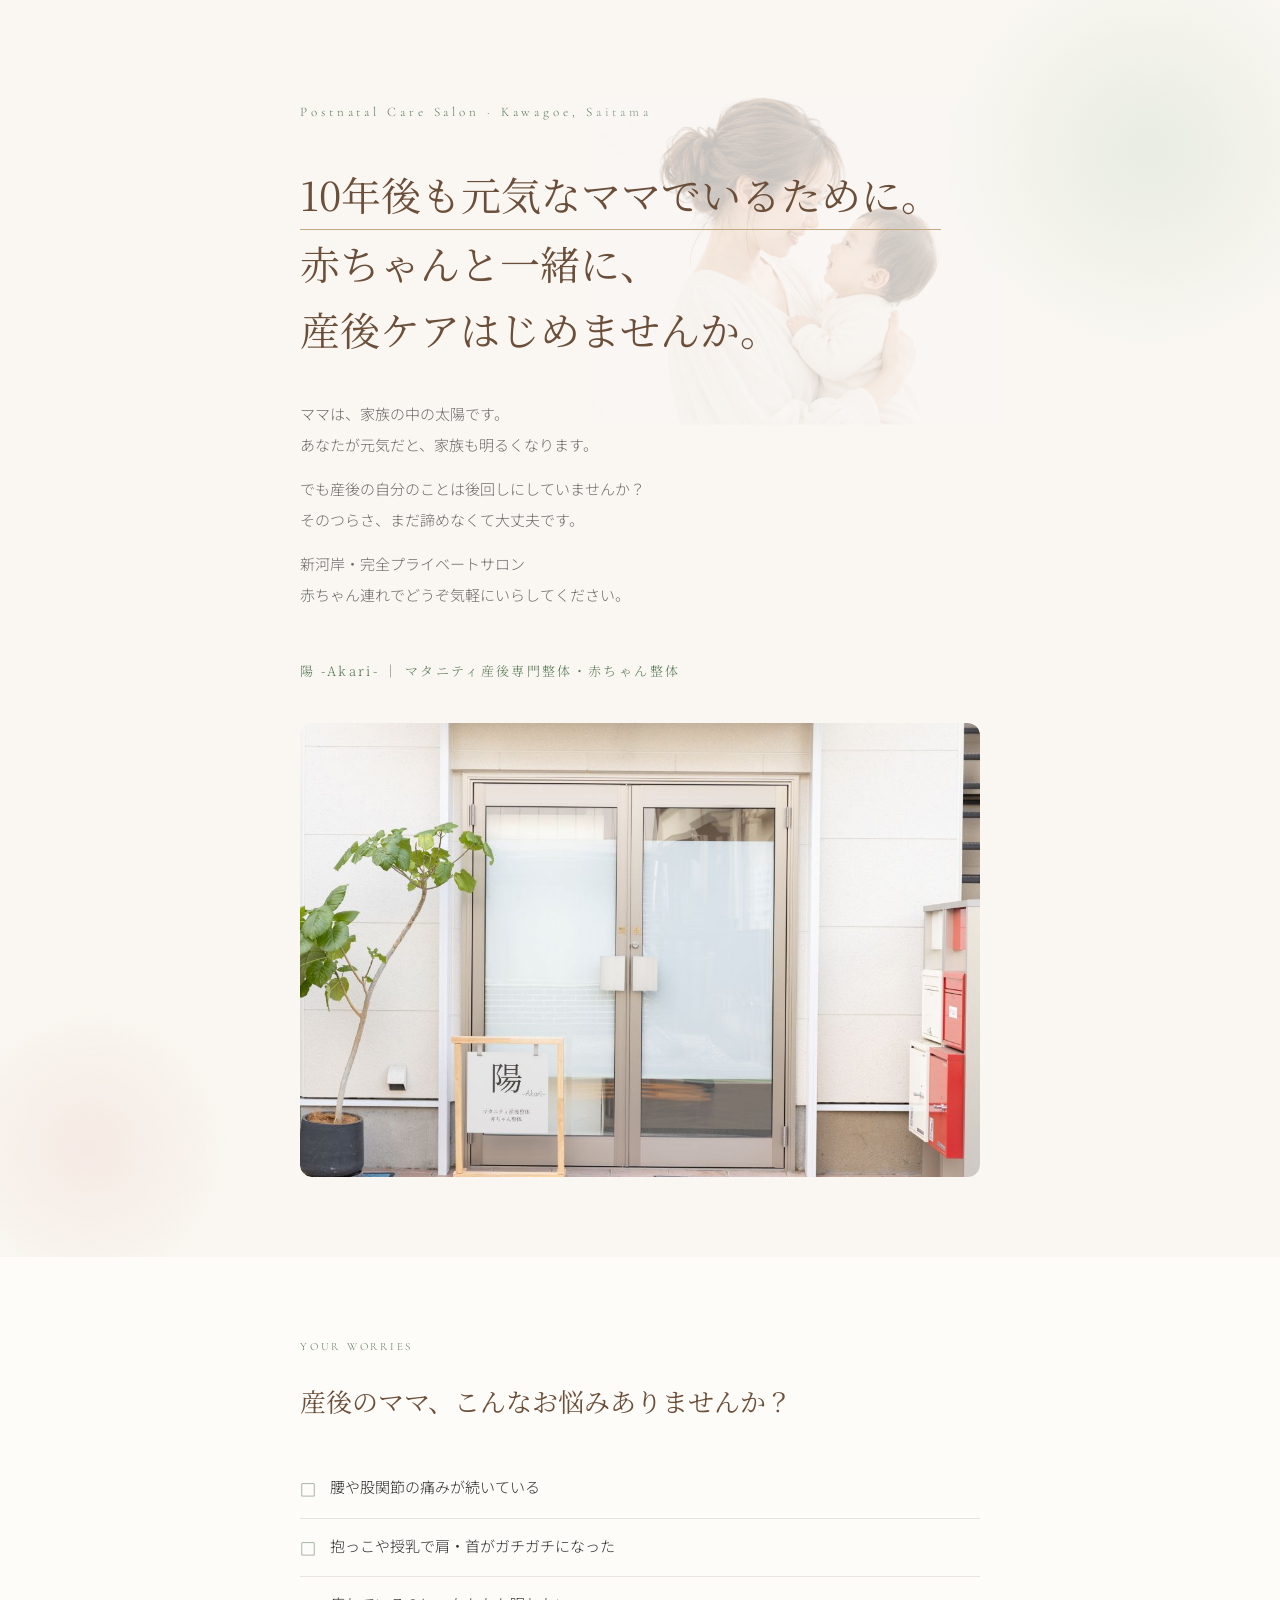
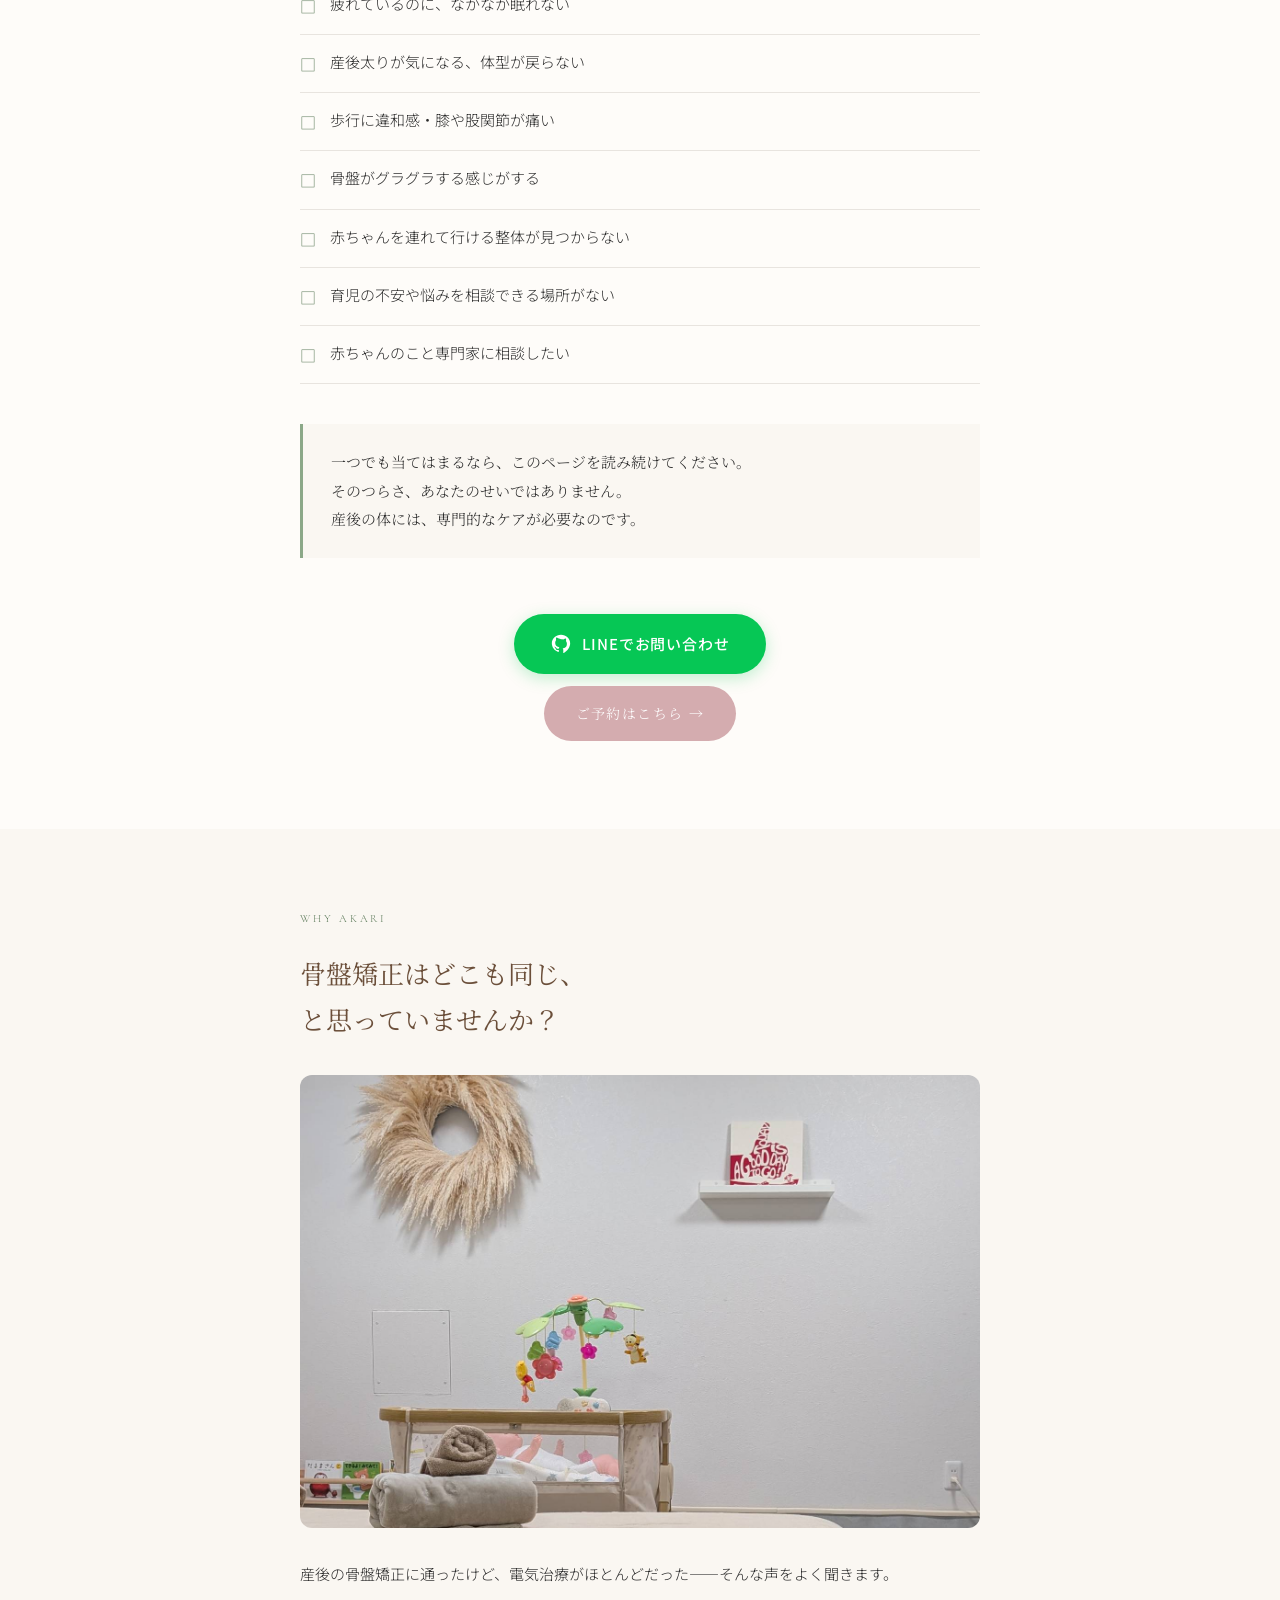
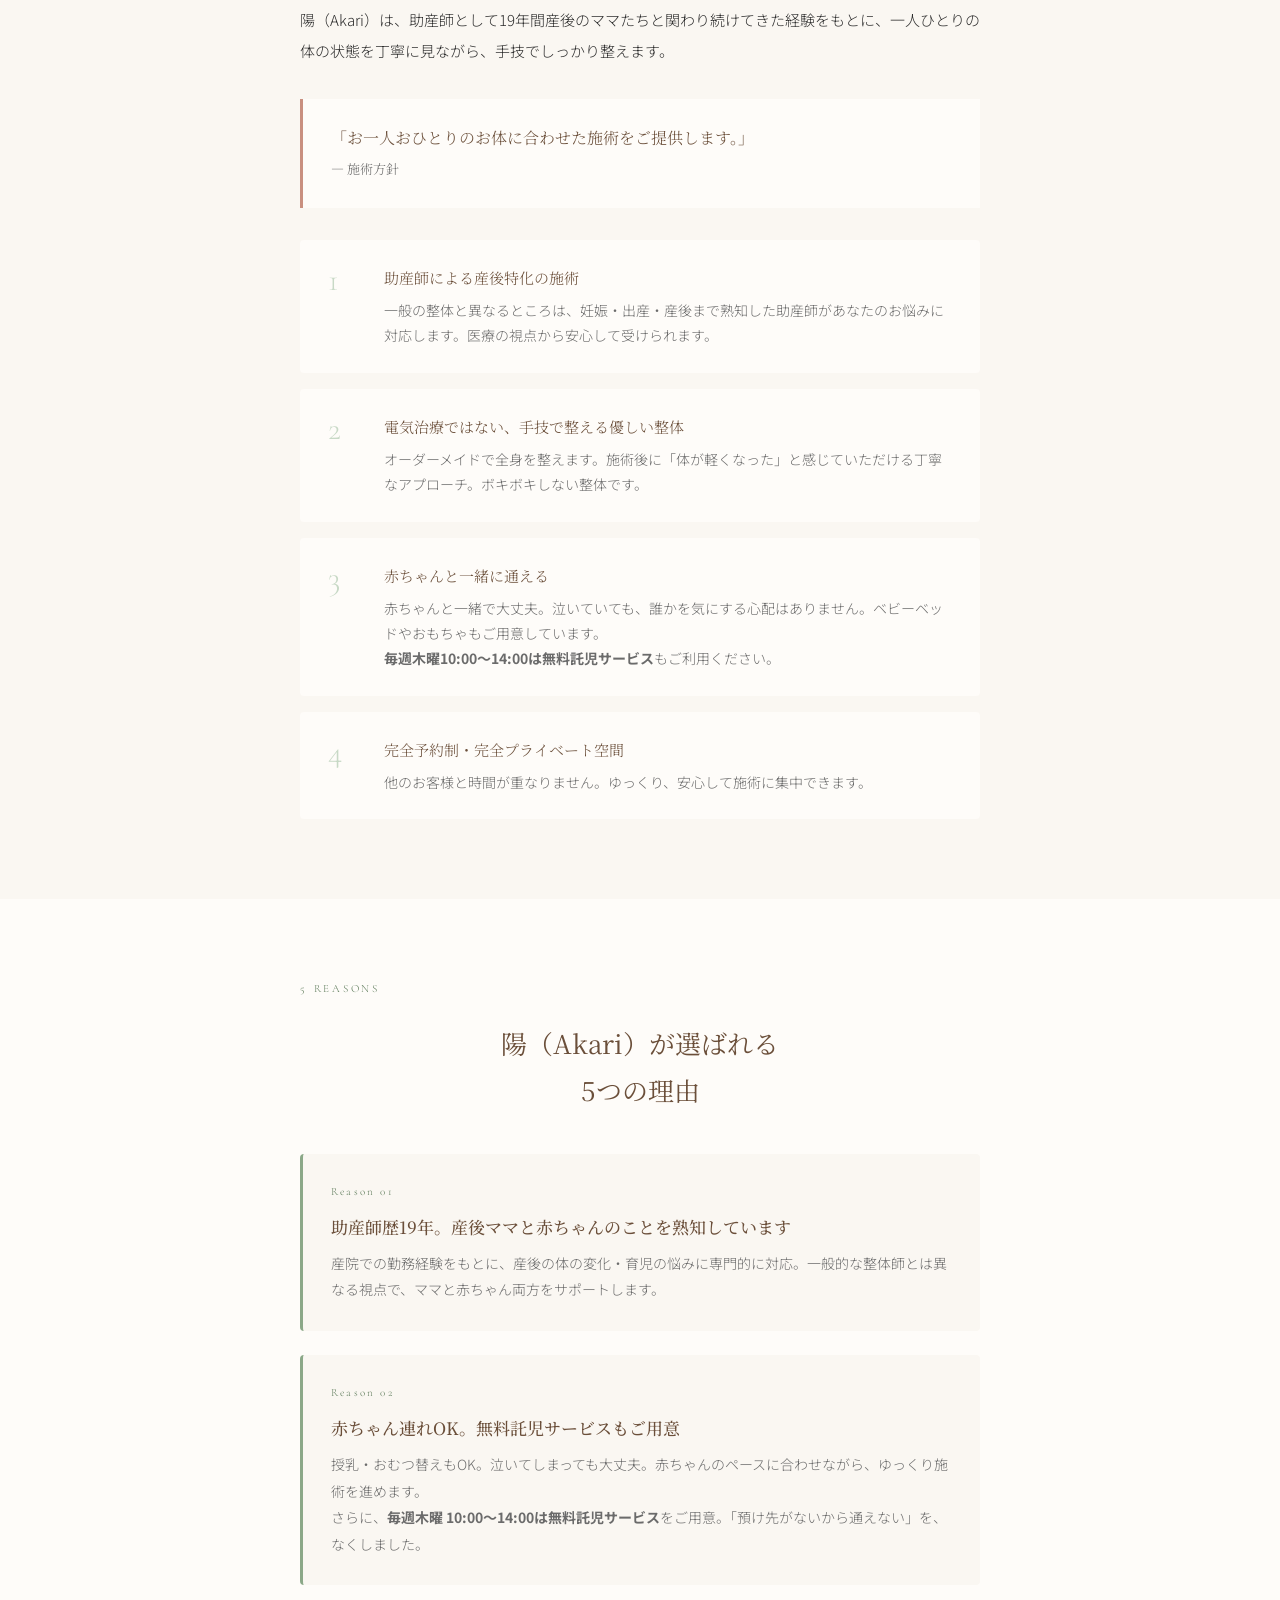
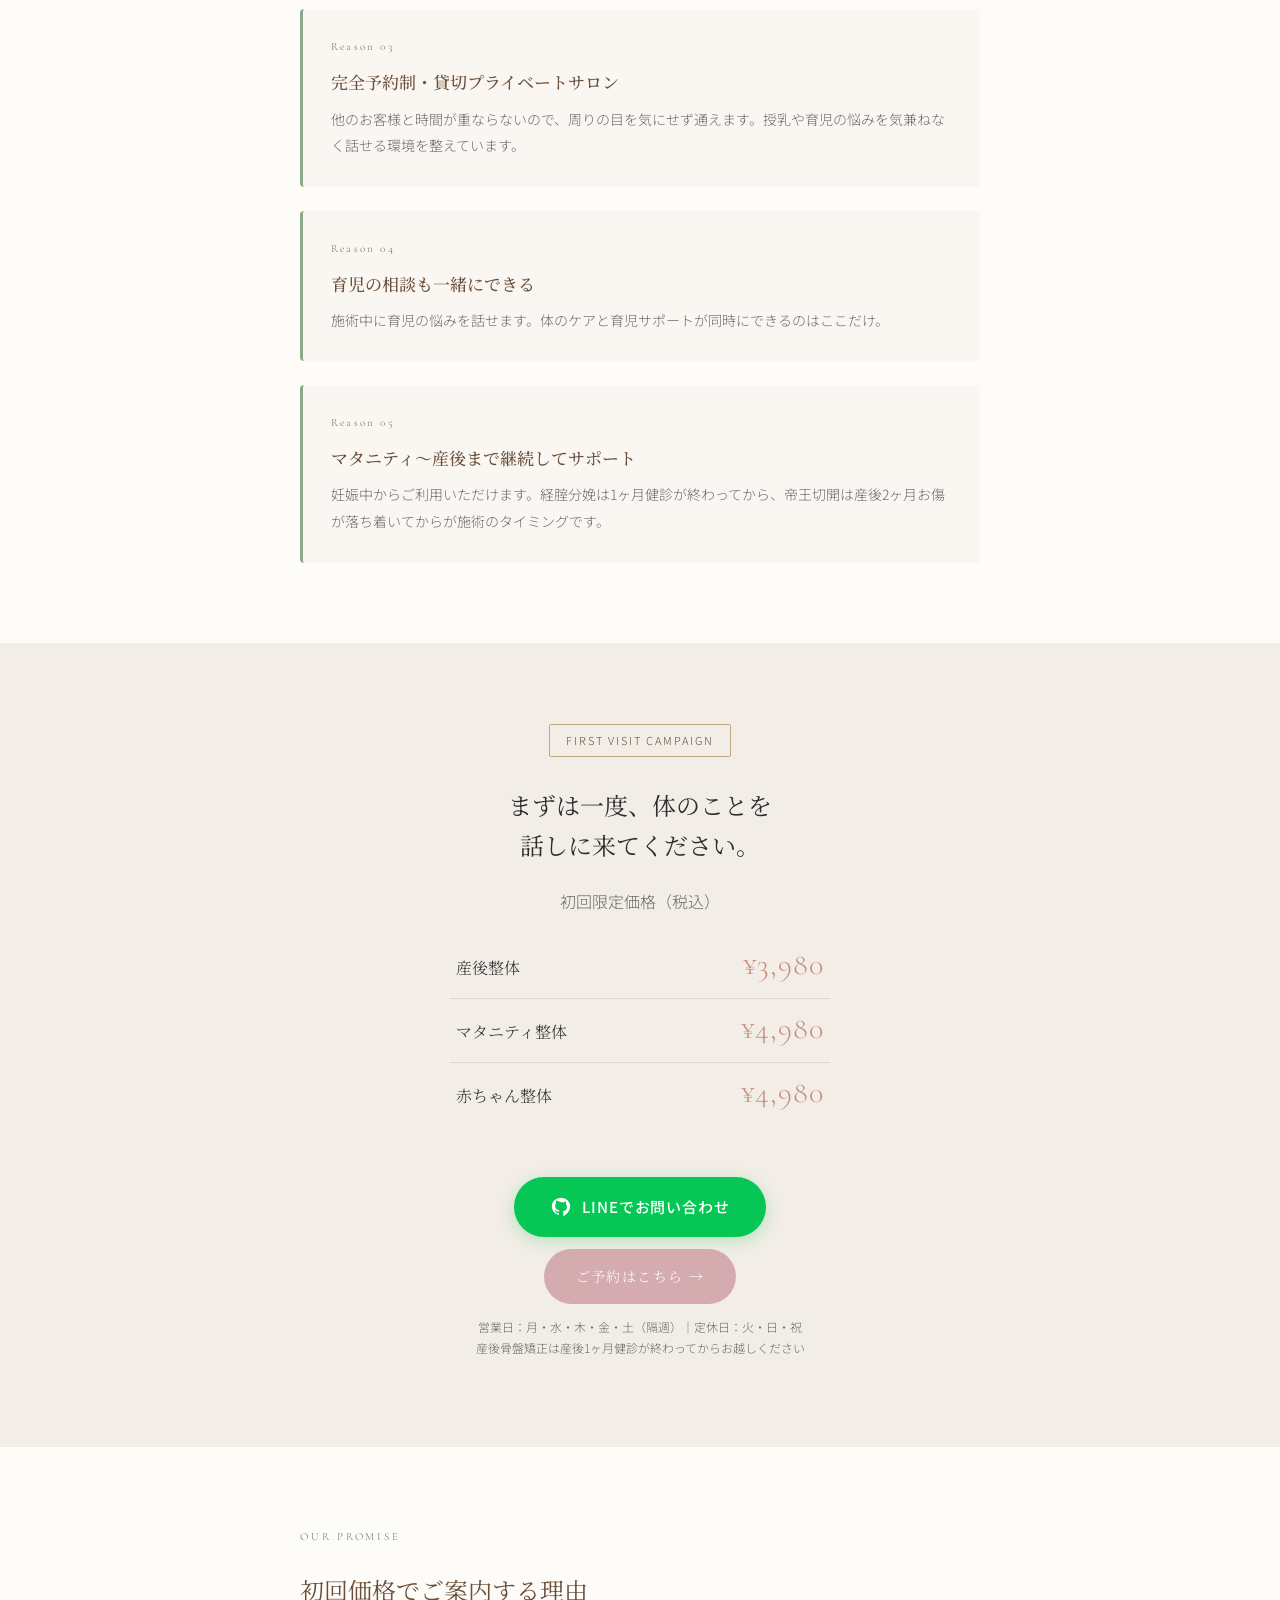
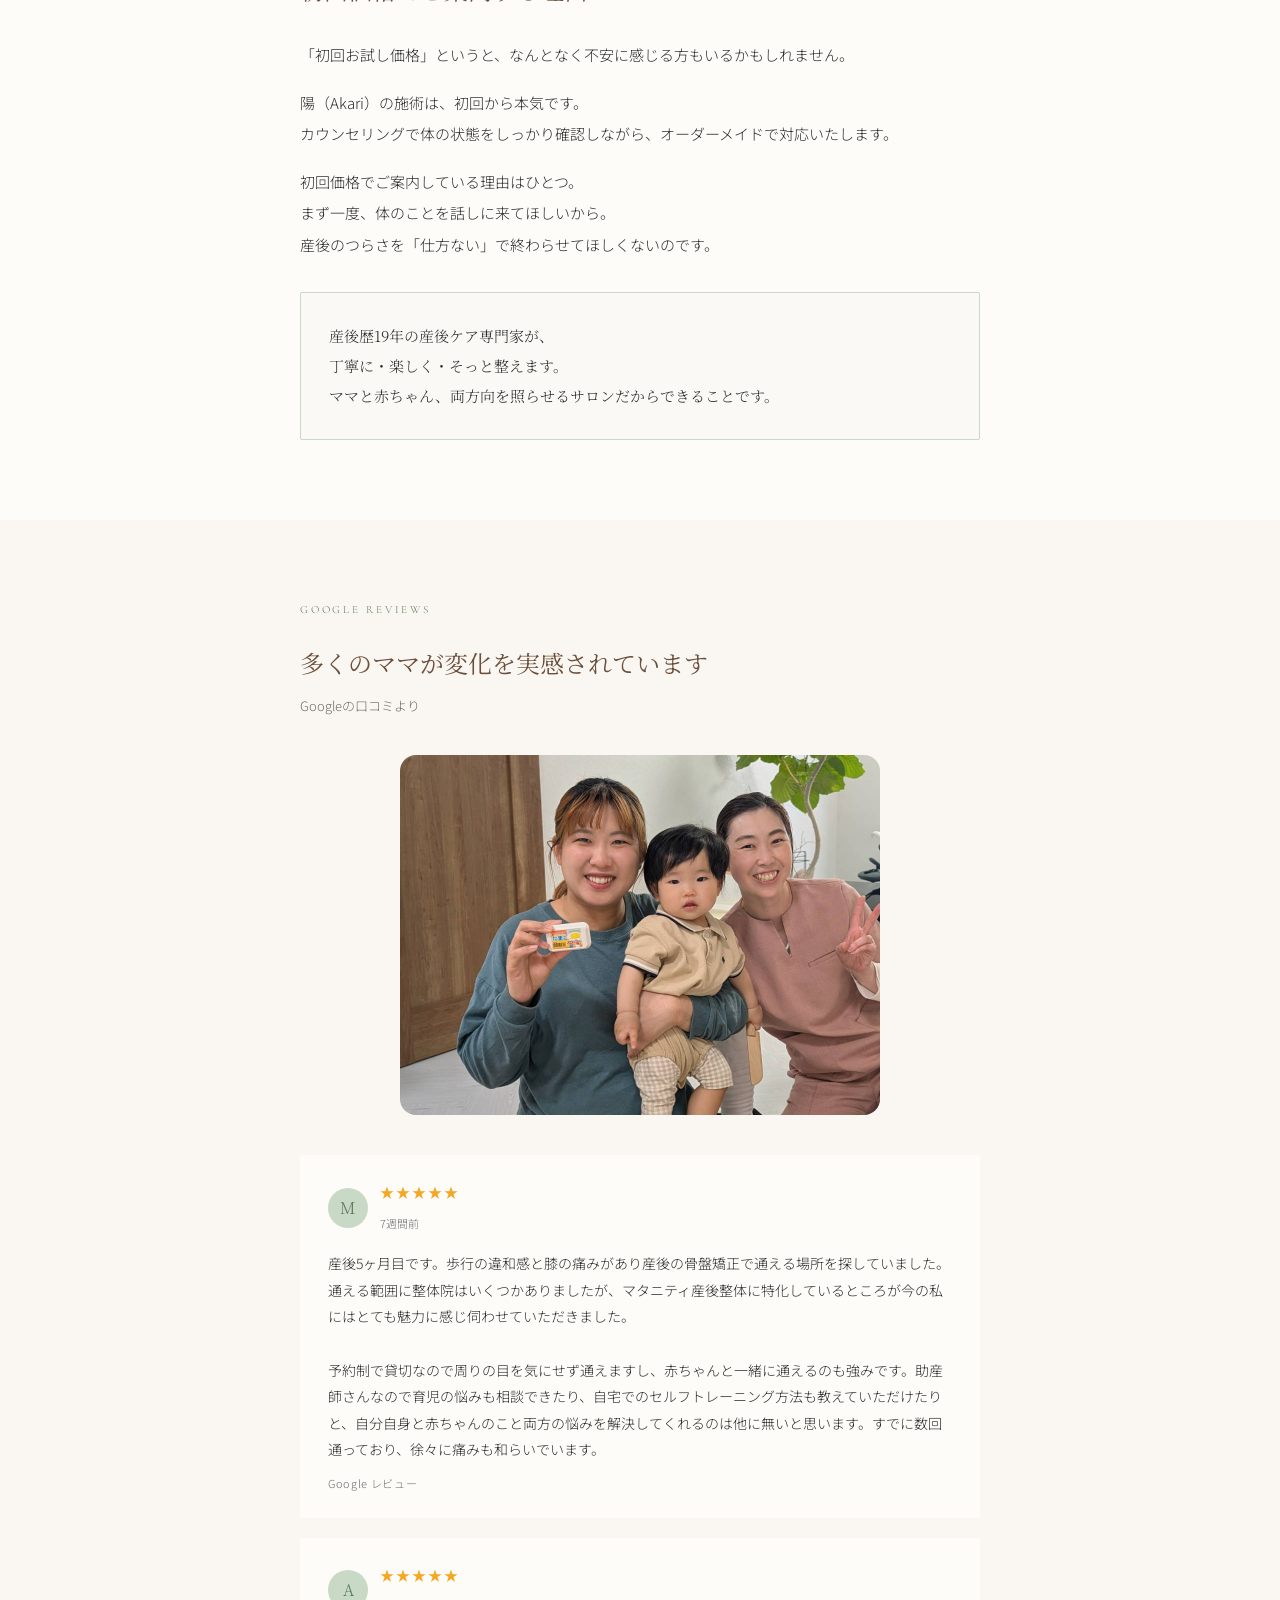
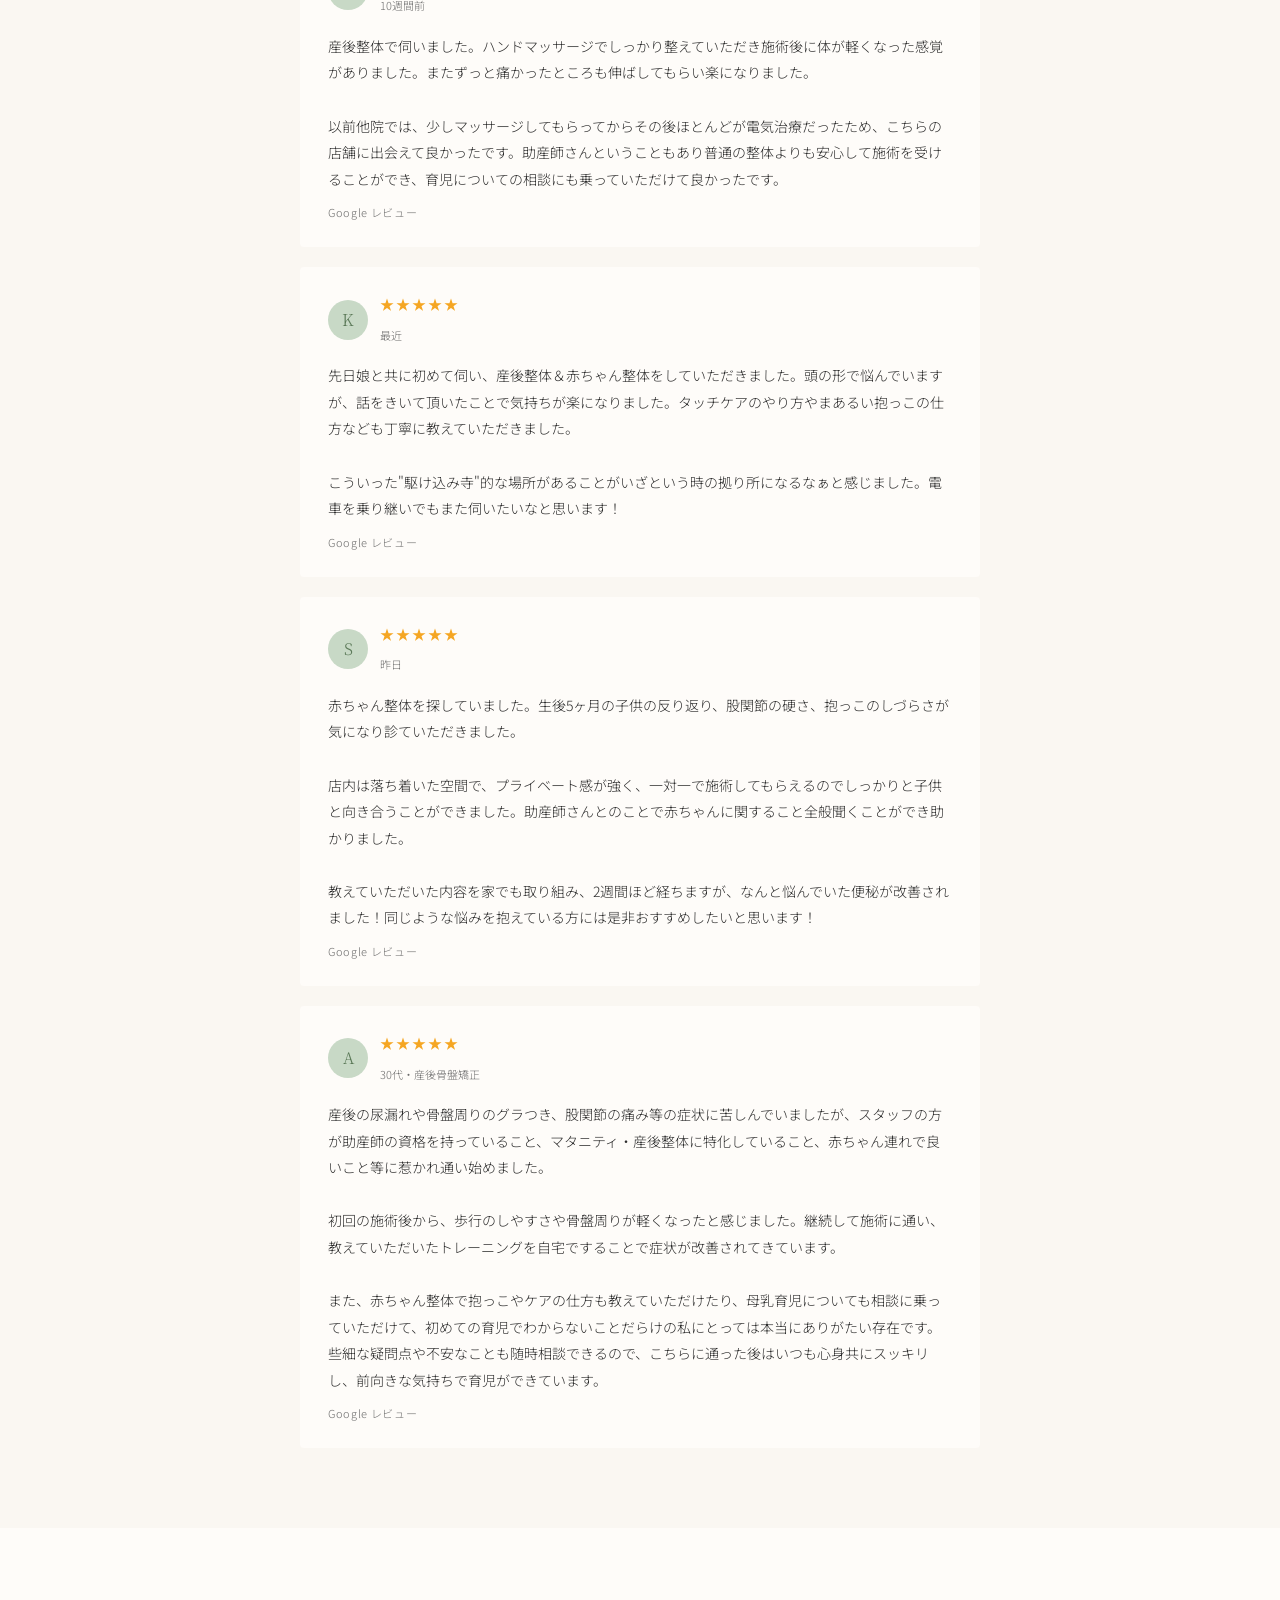
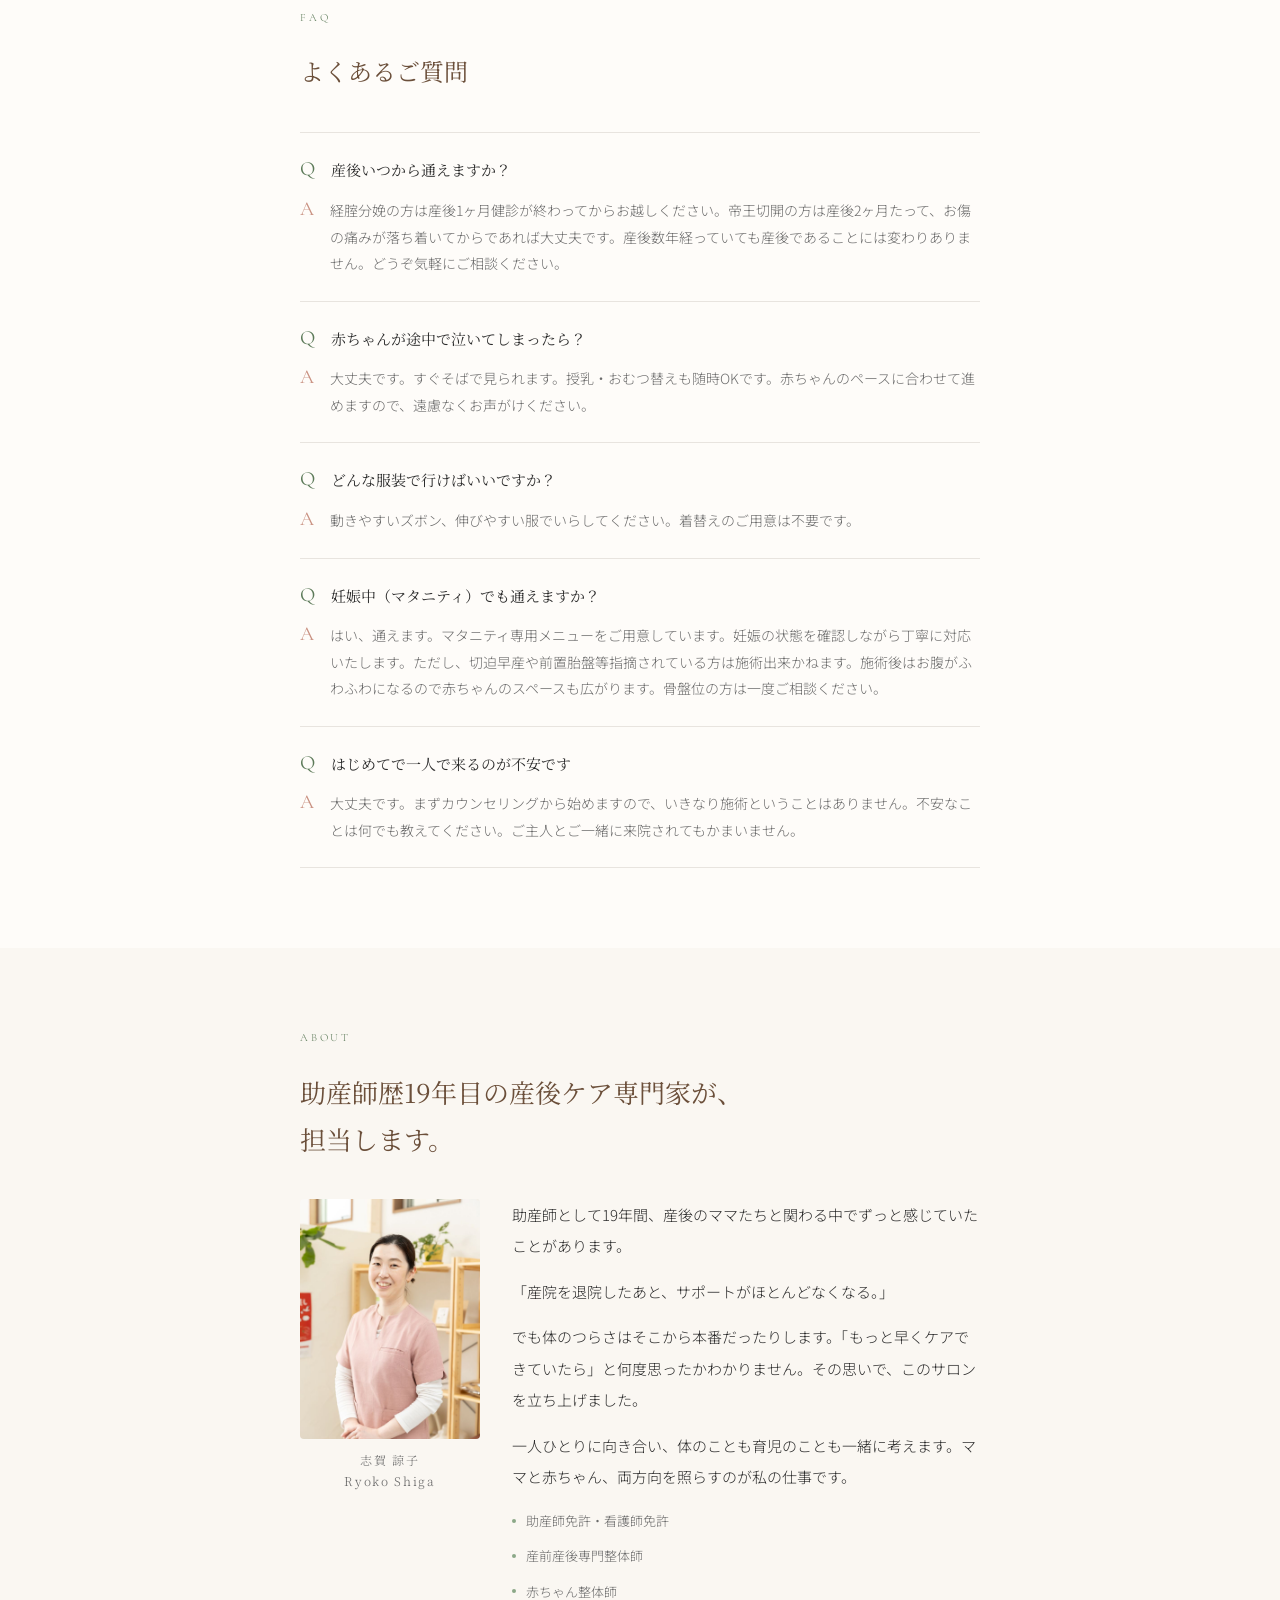
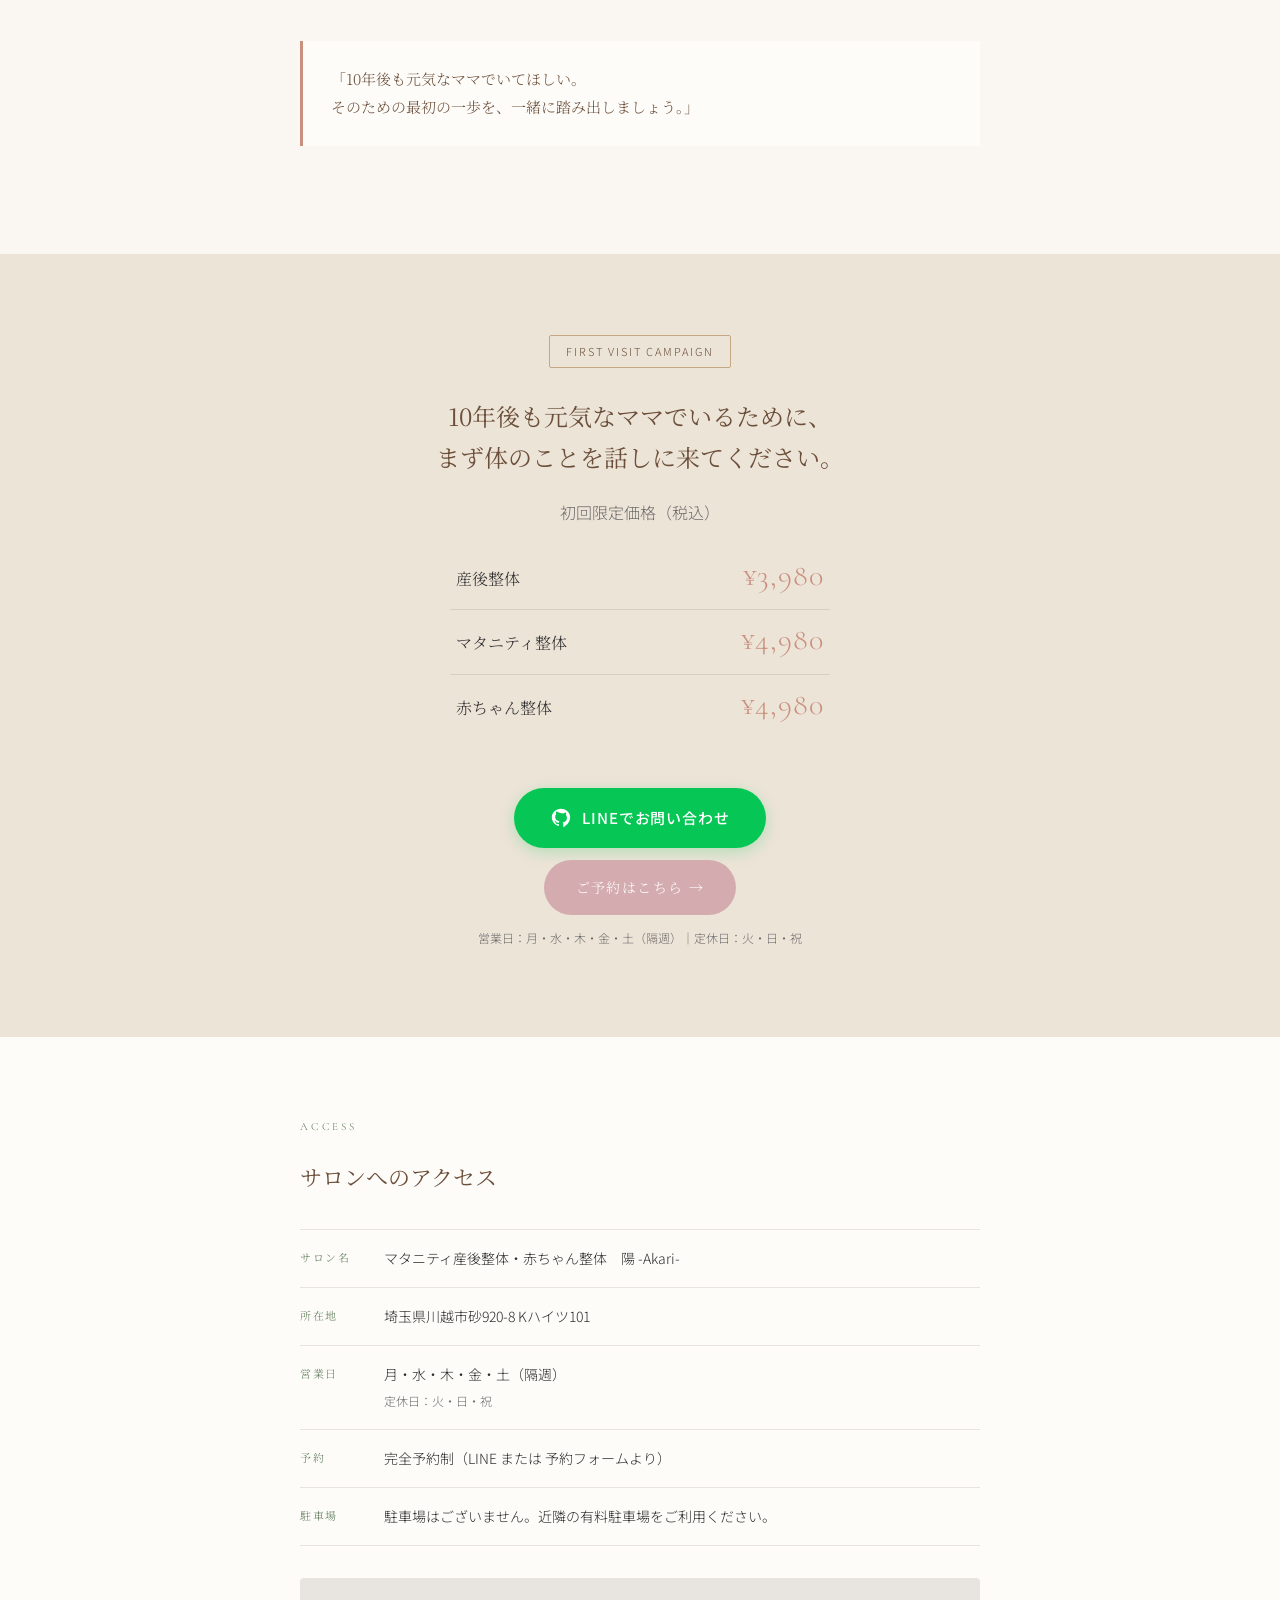
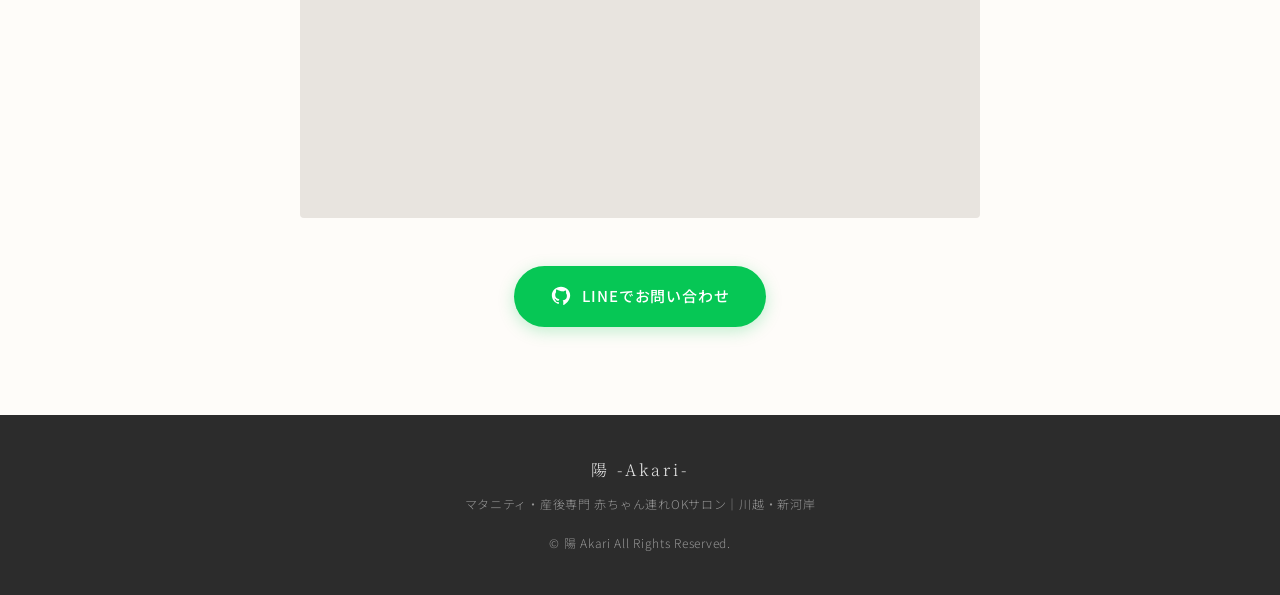
==== commit ecd63f3c: "Make salon exterior (hero) photo a uniform 3:2 like other LP photos Co-Authored-By: Claude Opus 4.8 " ====
--- a/index.html
+++ b/index.html
@@ -257,12 +257,10 @@
   }
   .hero-salon-photo img {
     width: 100%;
-    height: auto;
+    aspect-ratio: 3 / 2;
+    object-fit: cover;
     display: block;
     border-radius: 12px;
-  }
-  @media (max-width: 560px) {
-    .hero-salon-photo img { height: 200px; }
   }
   .hero-photo img {
     width: 100%;
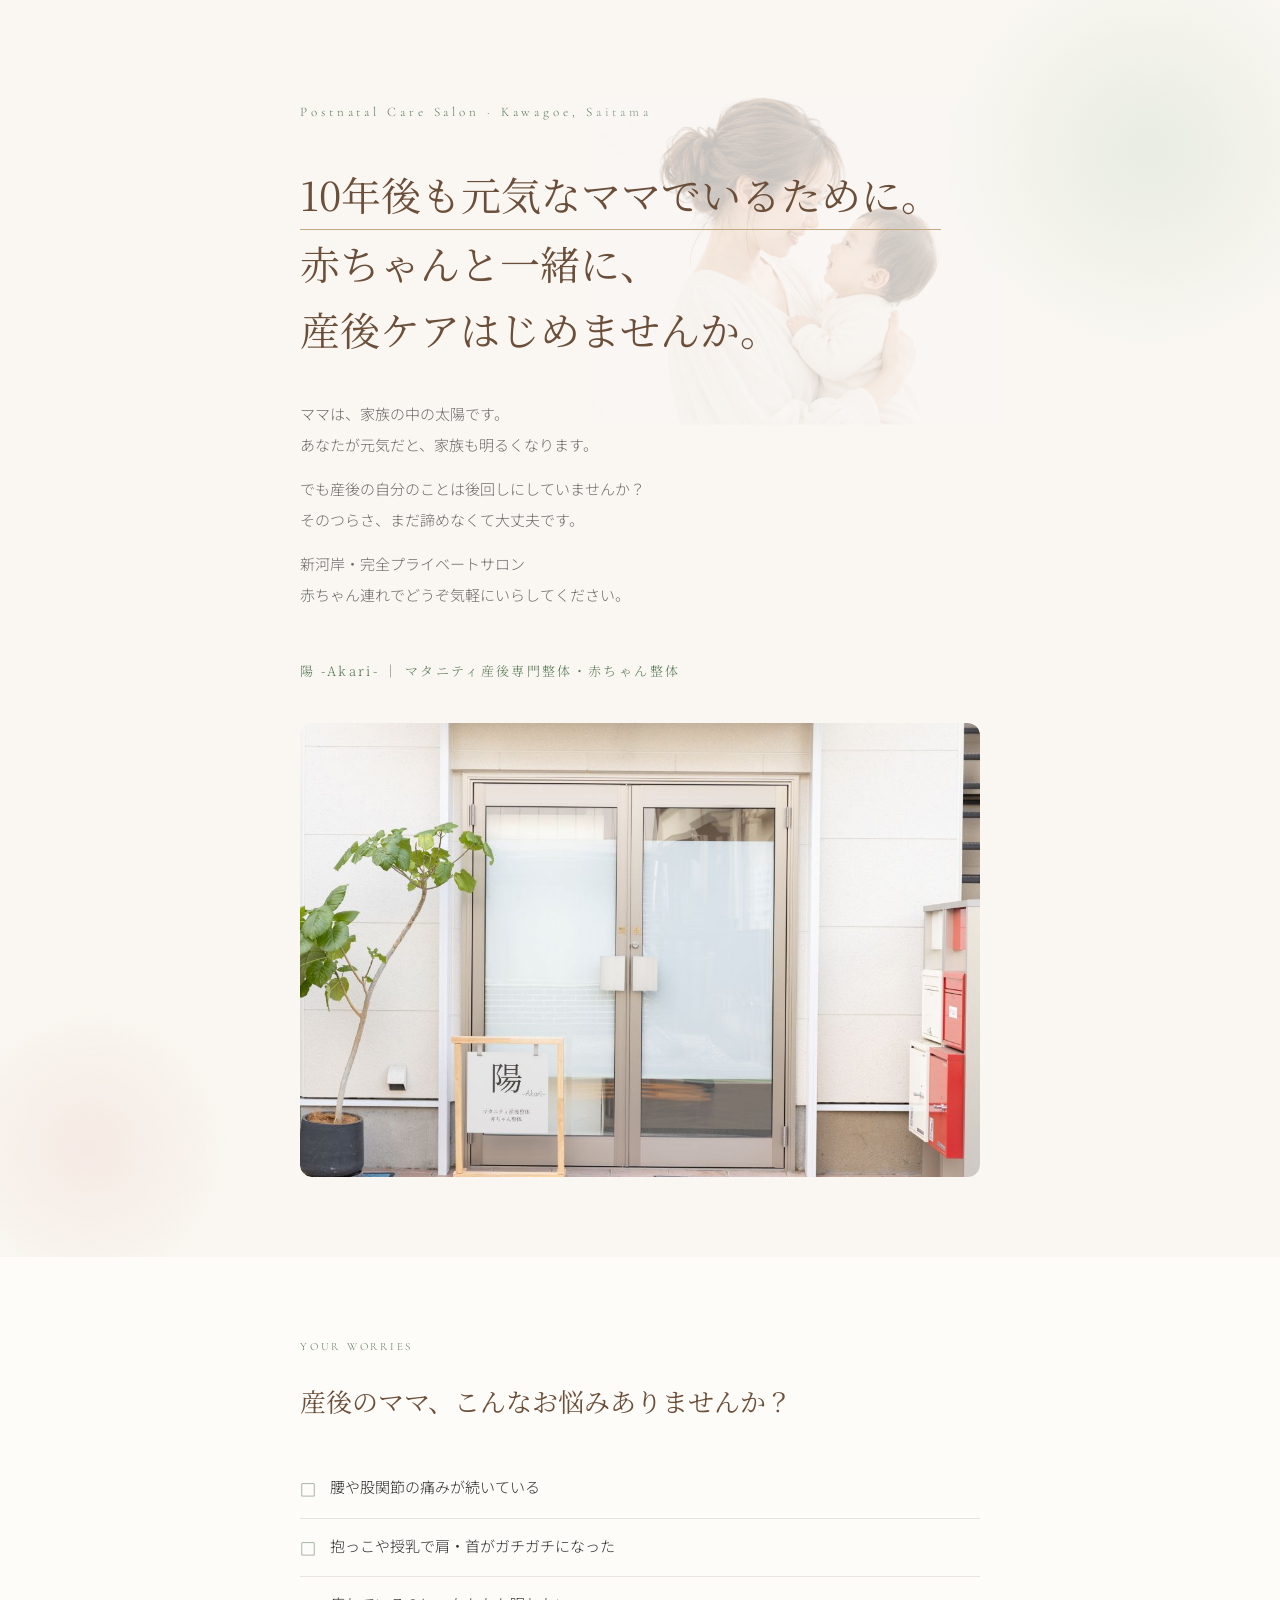
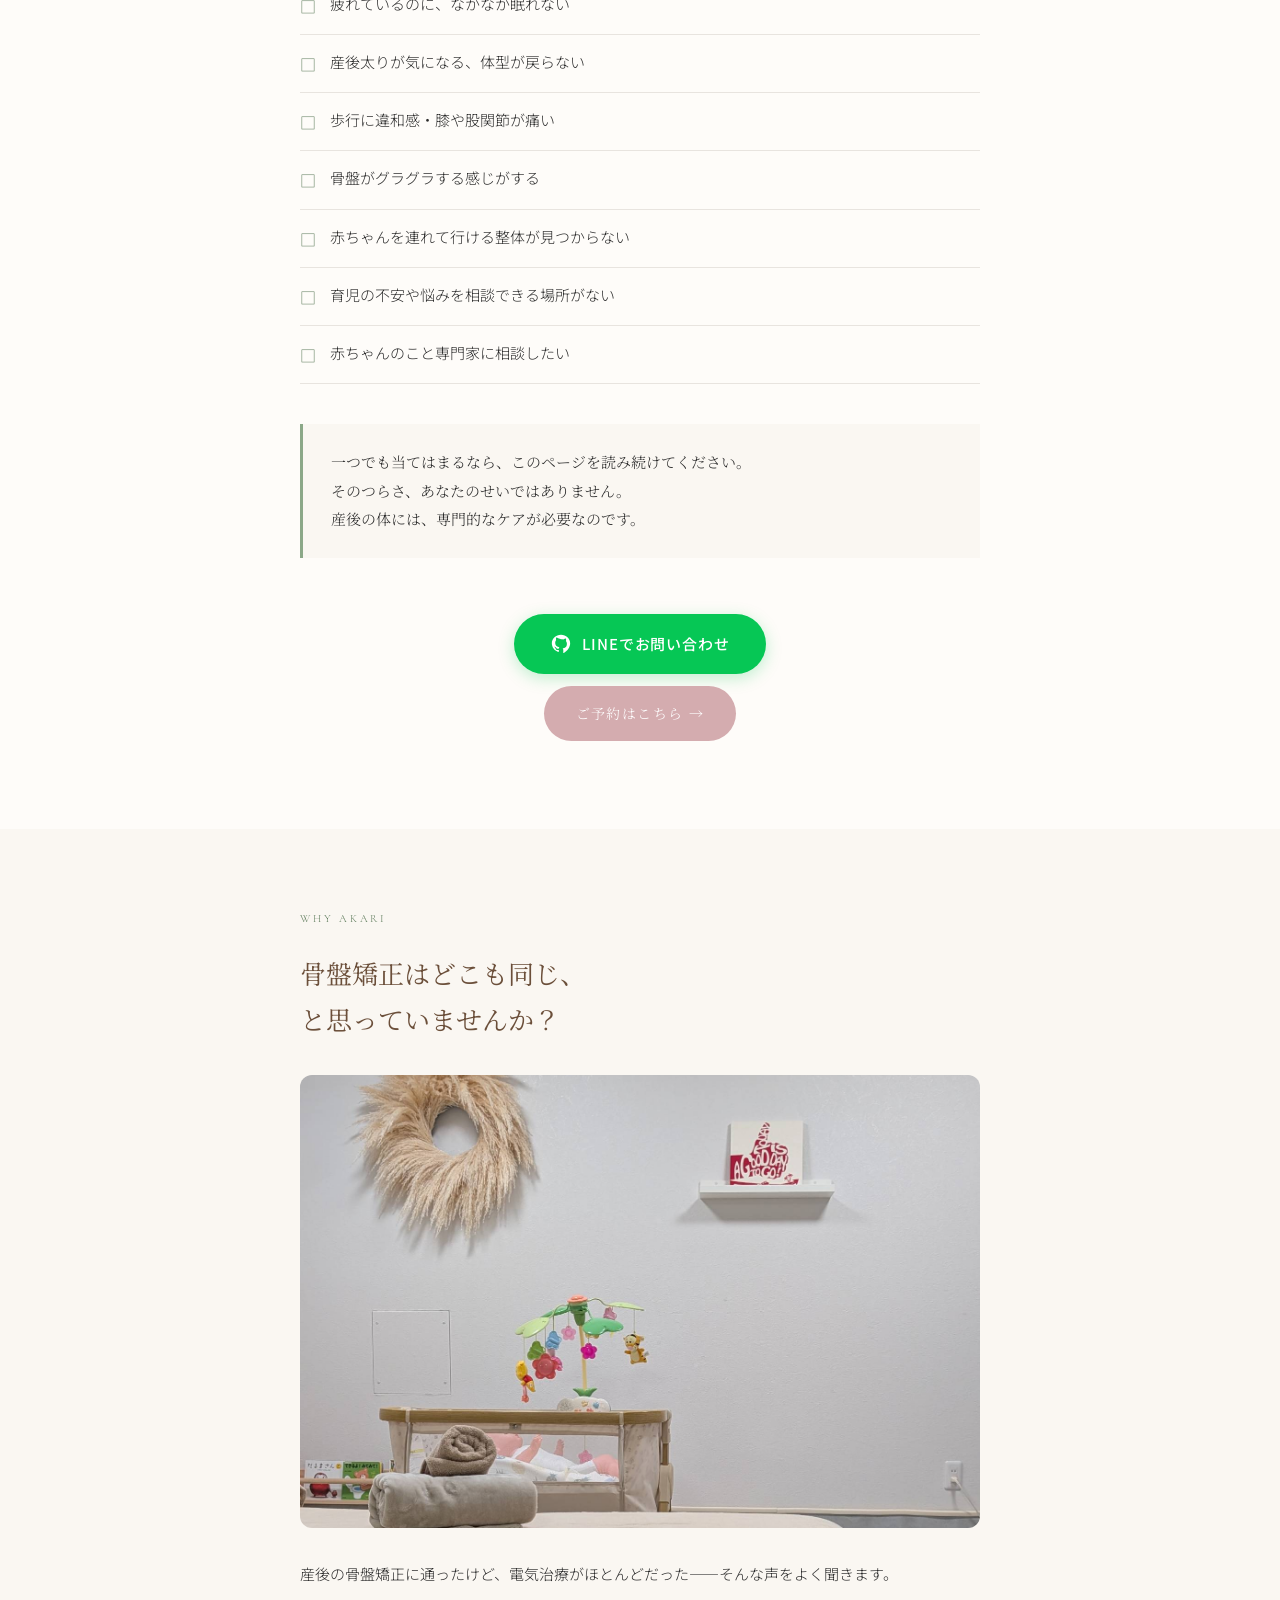
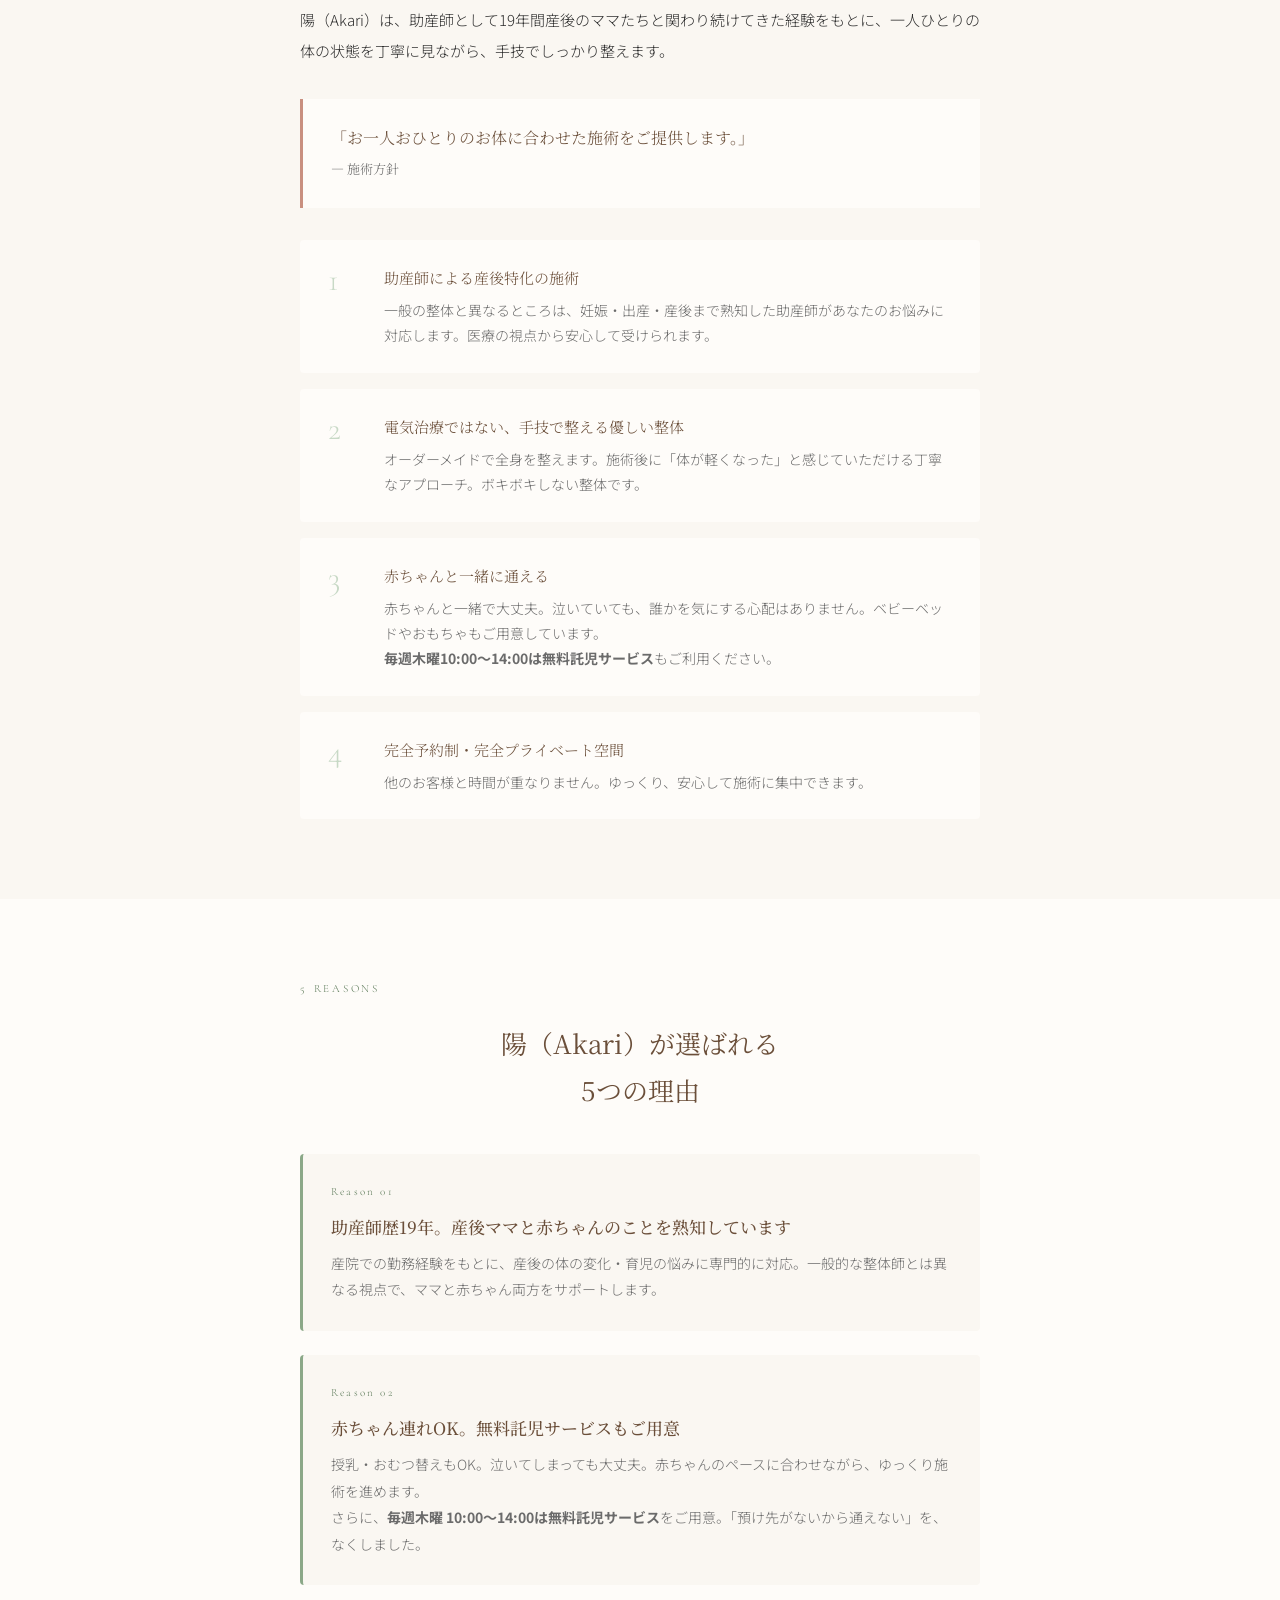
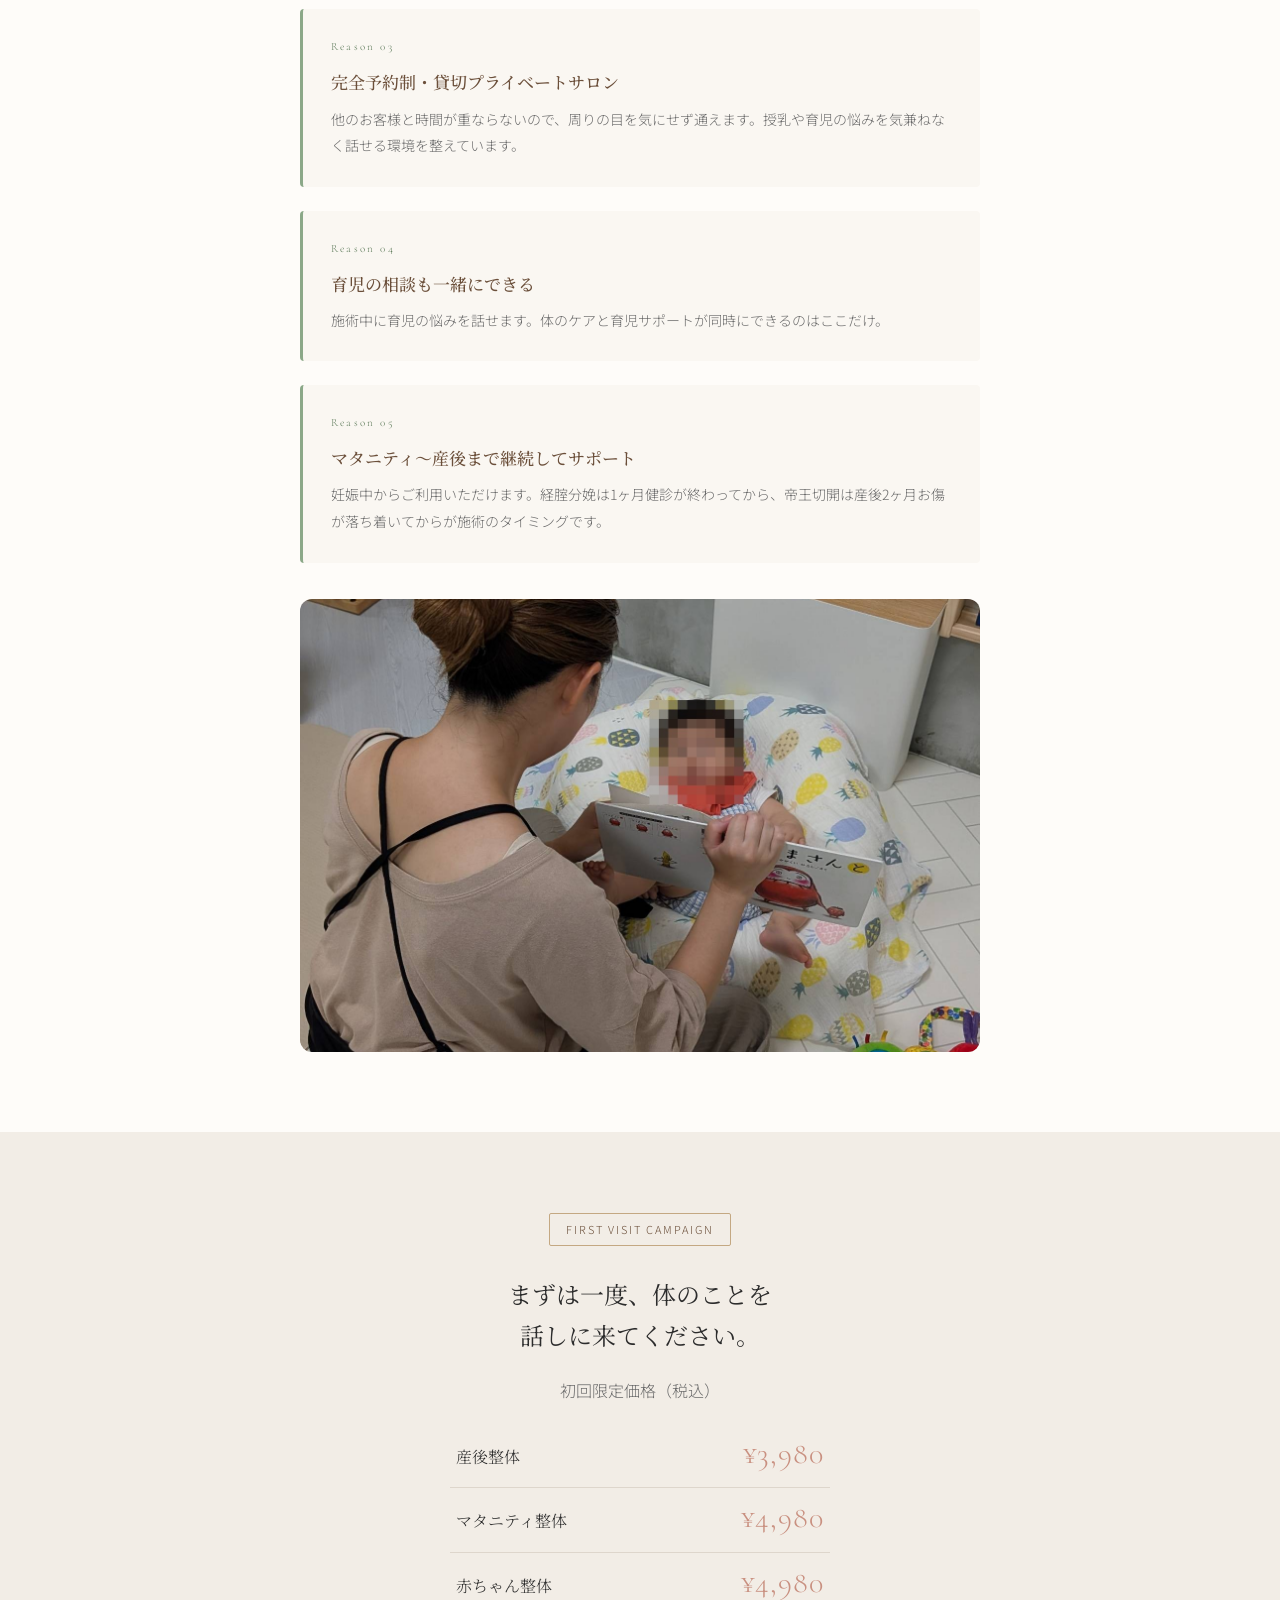
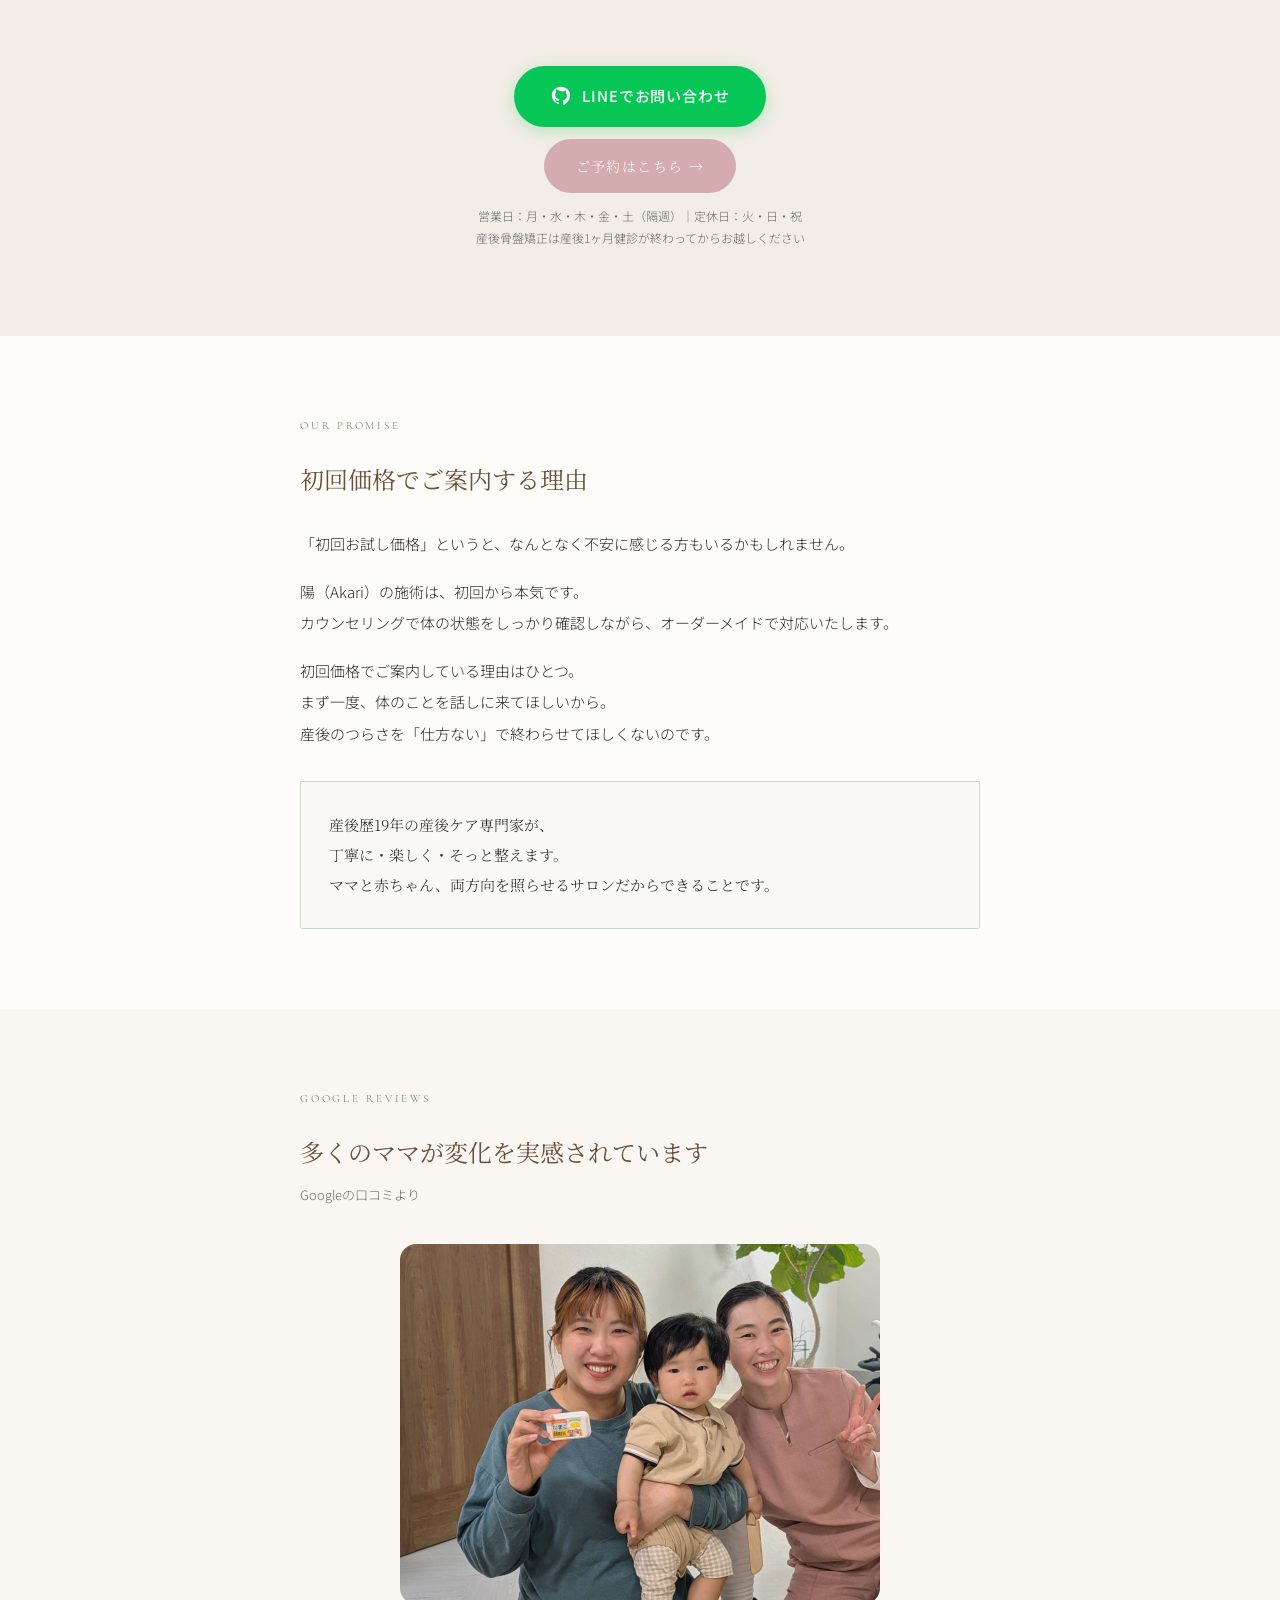
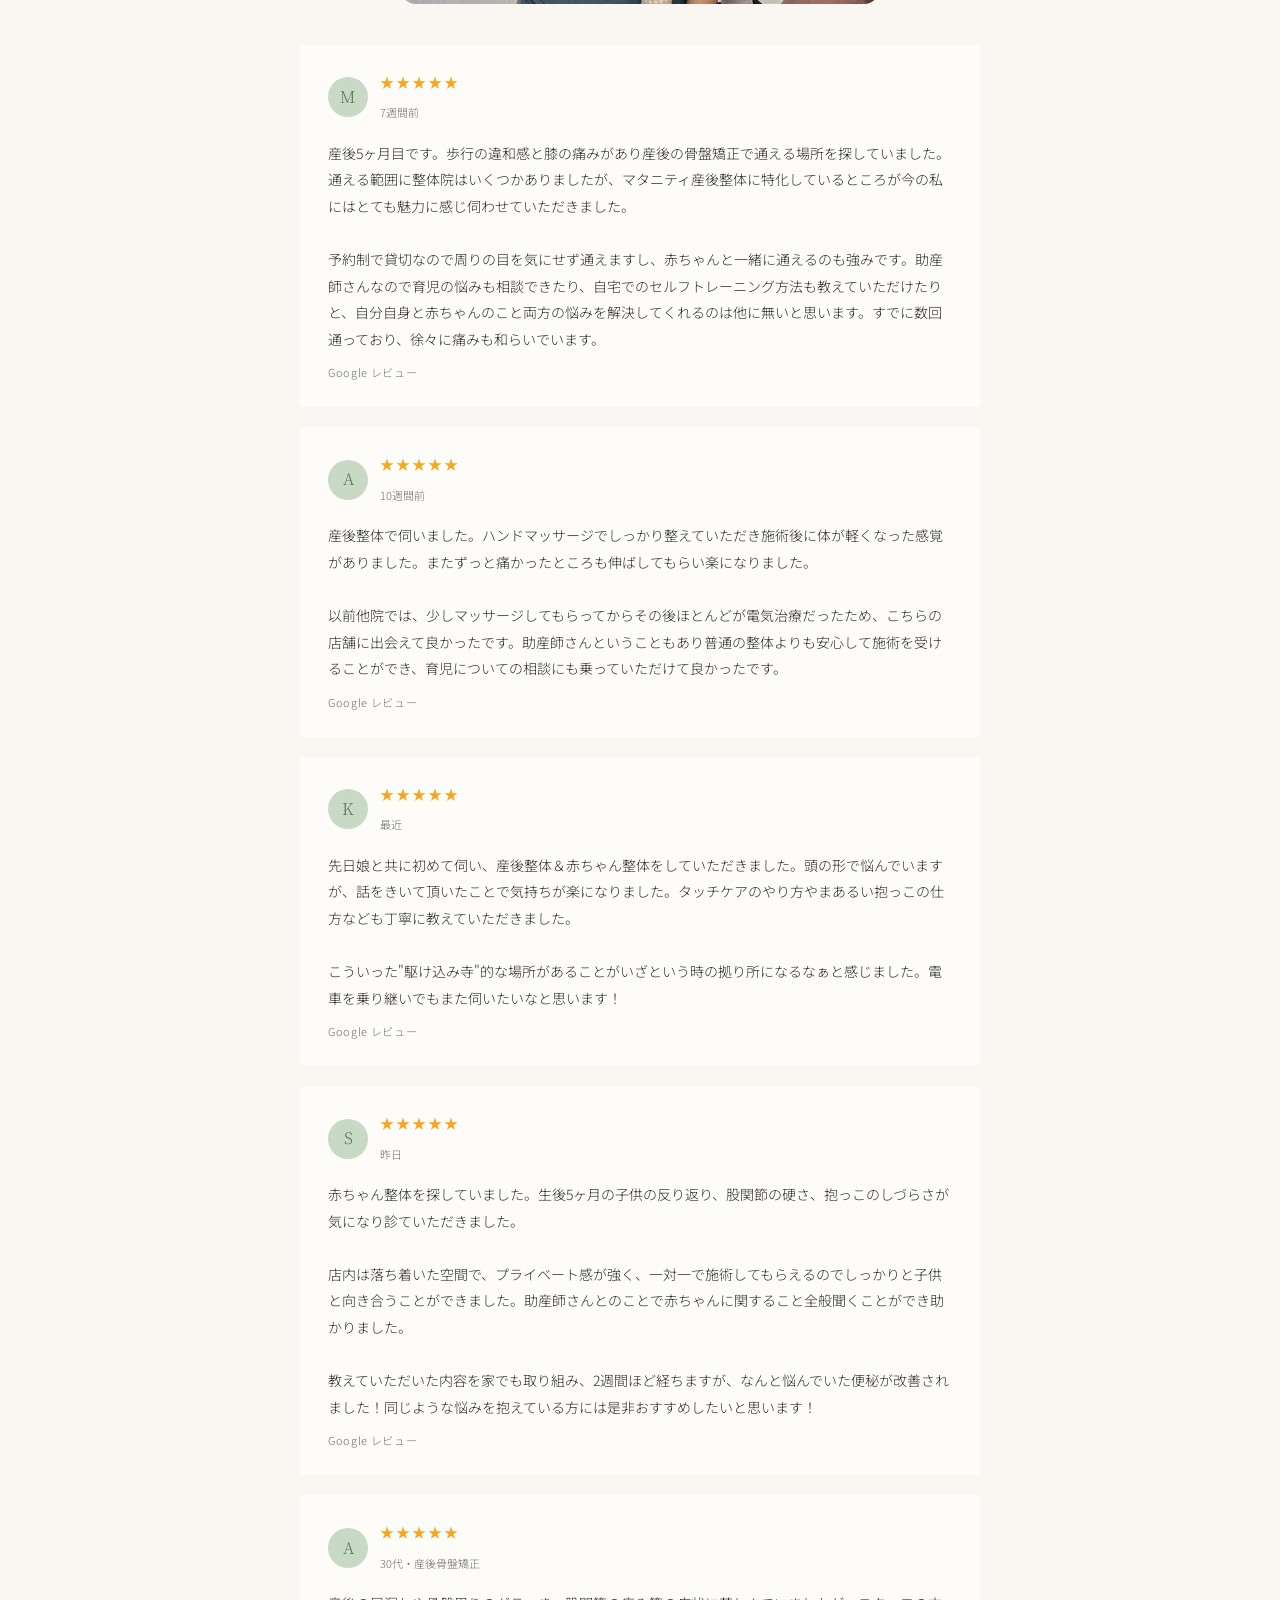
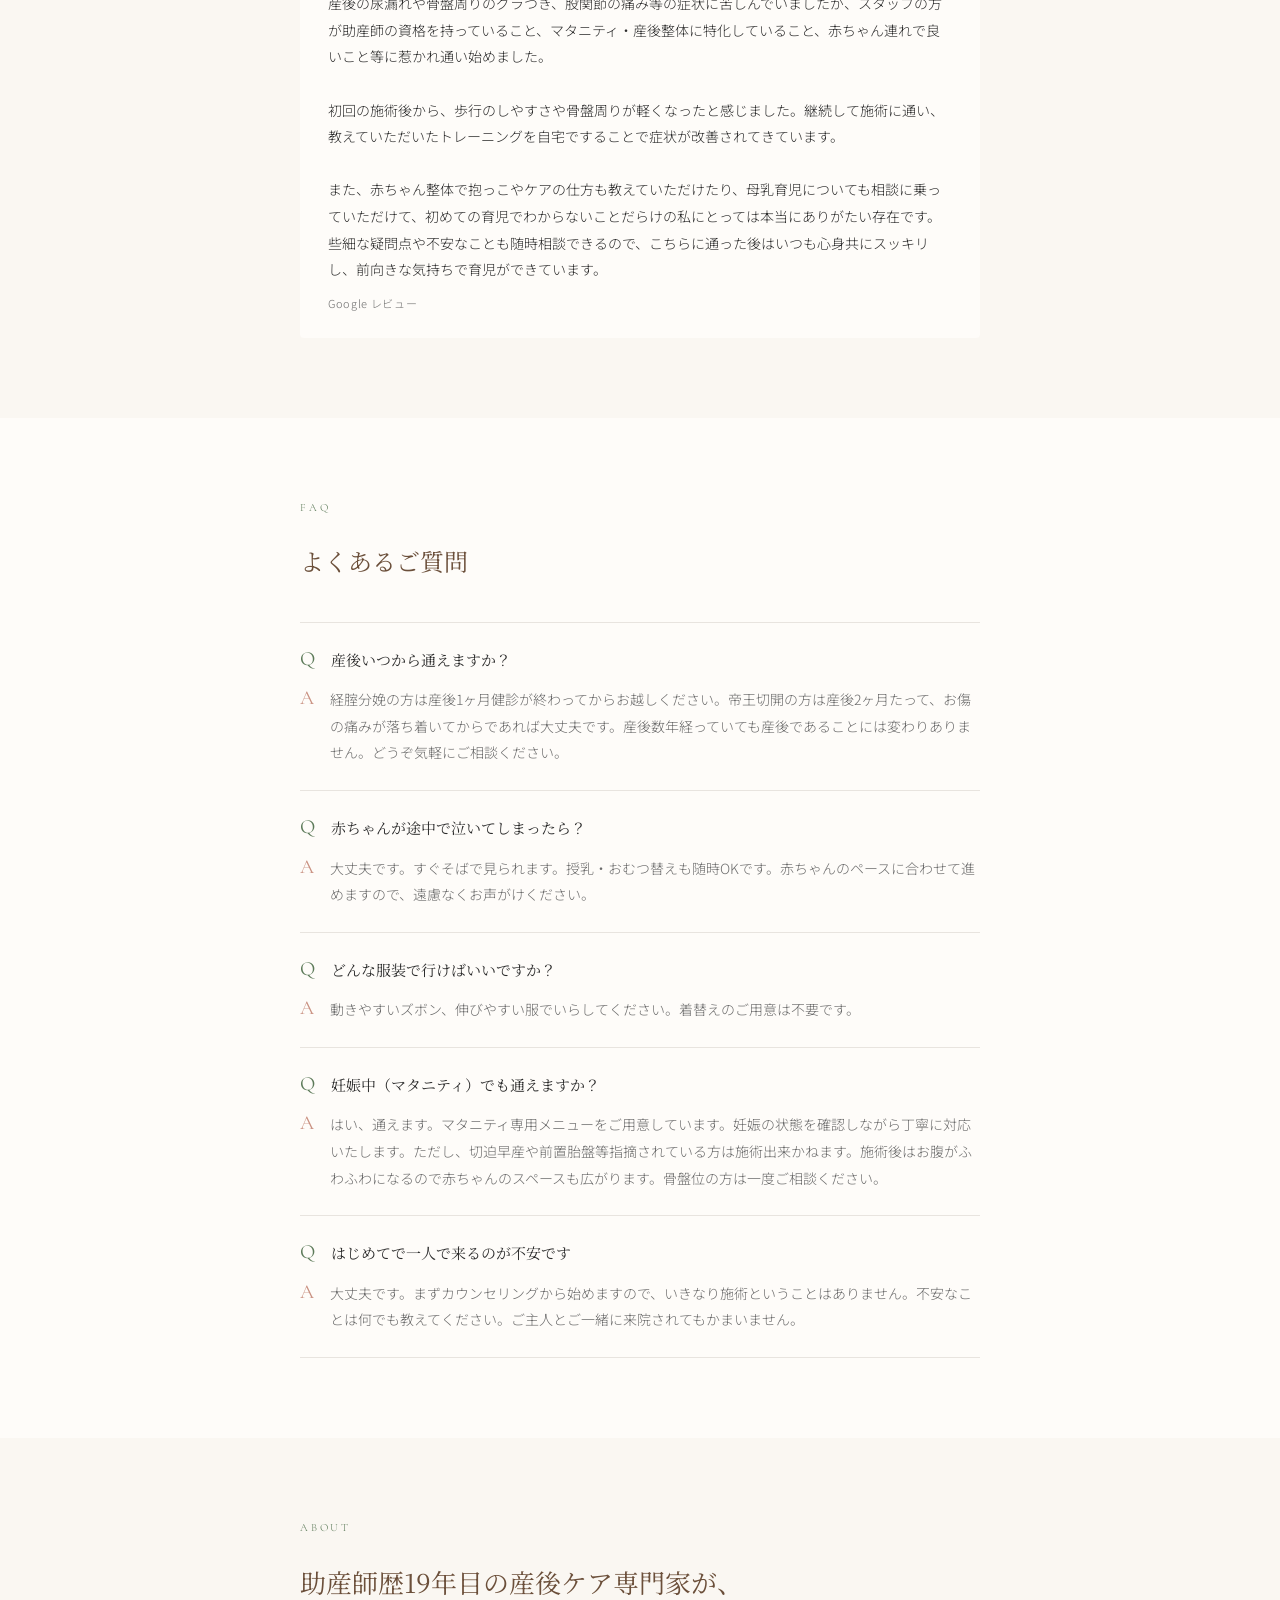
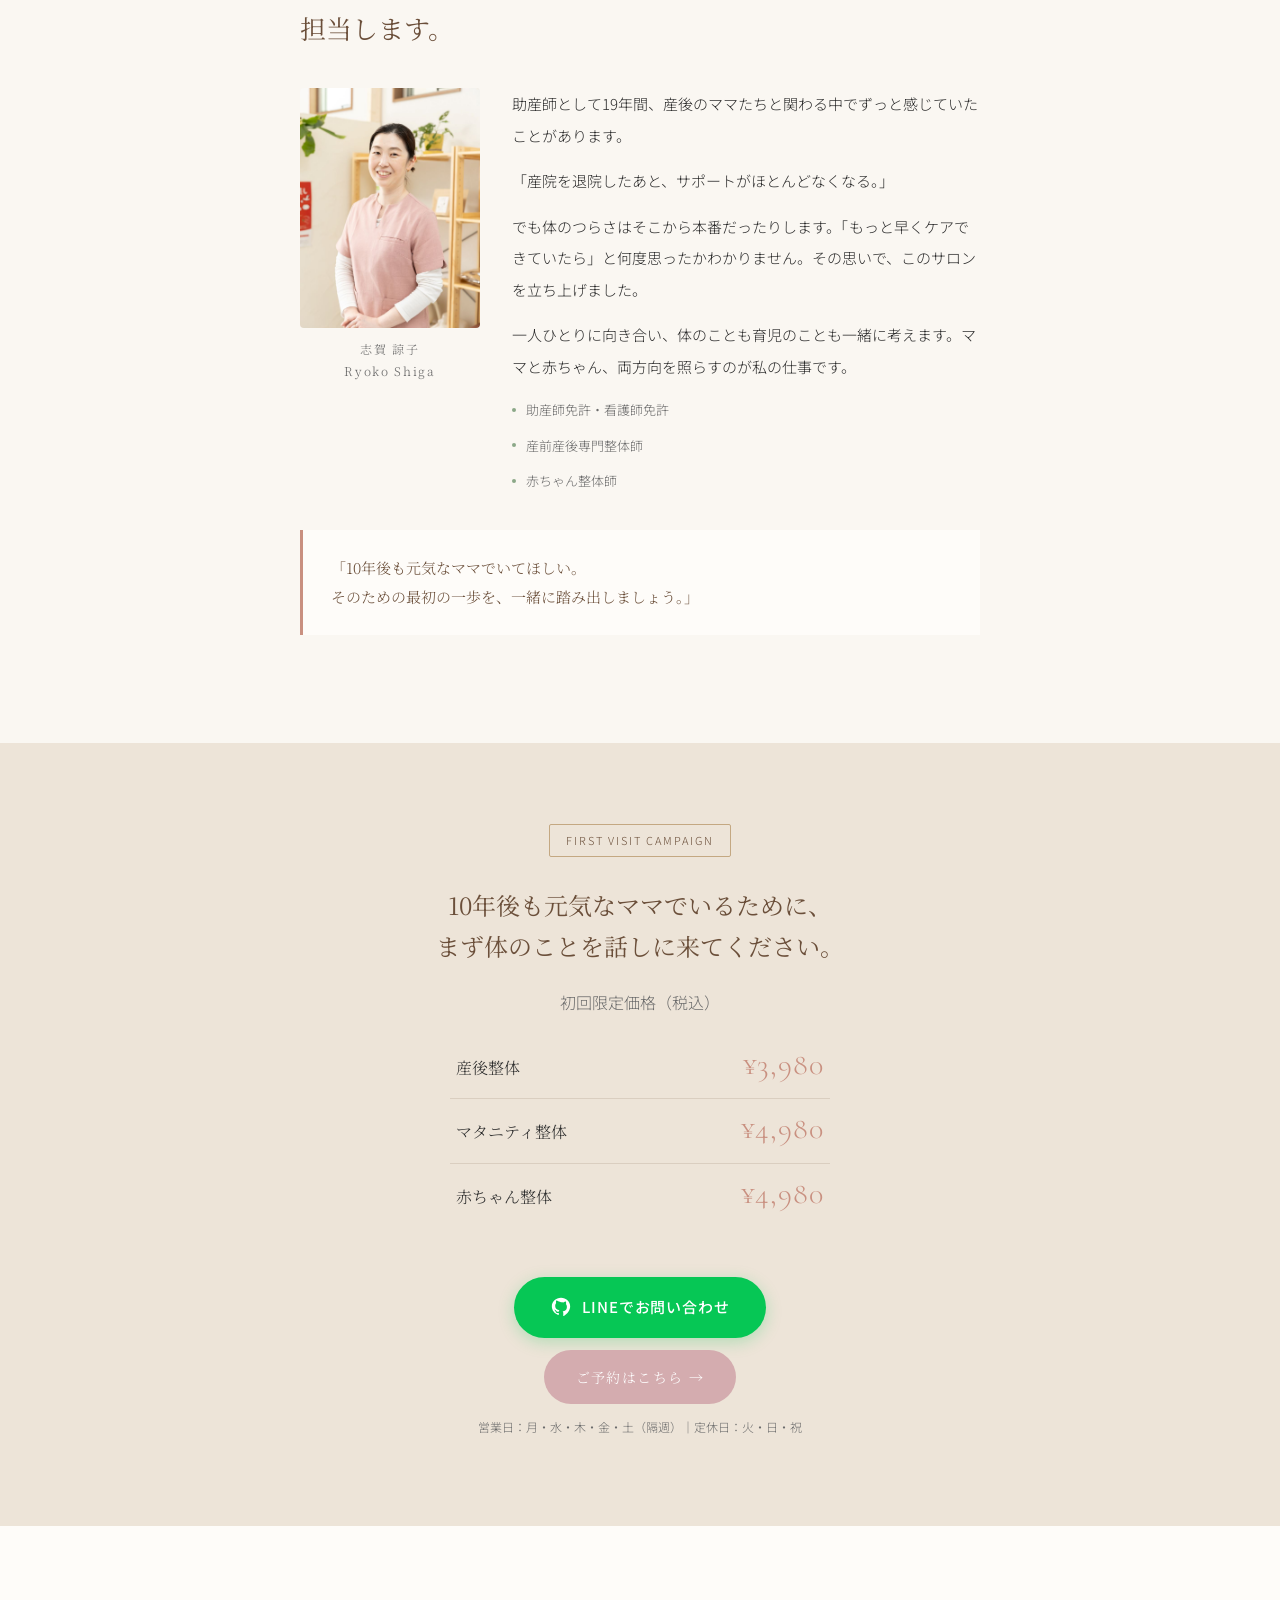
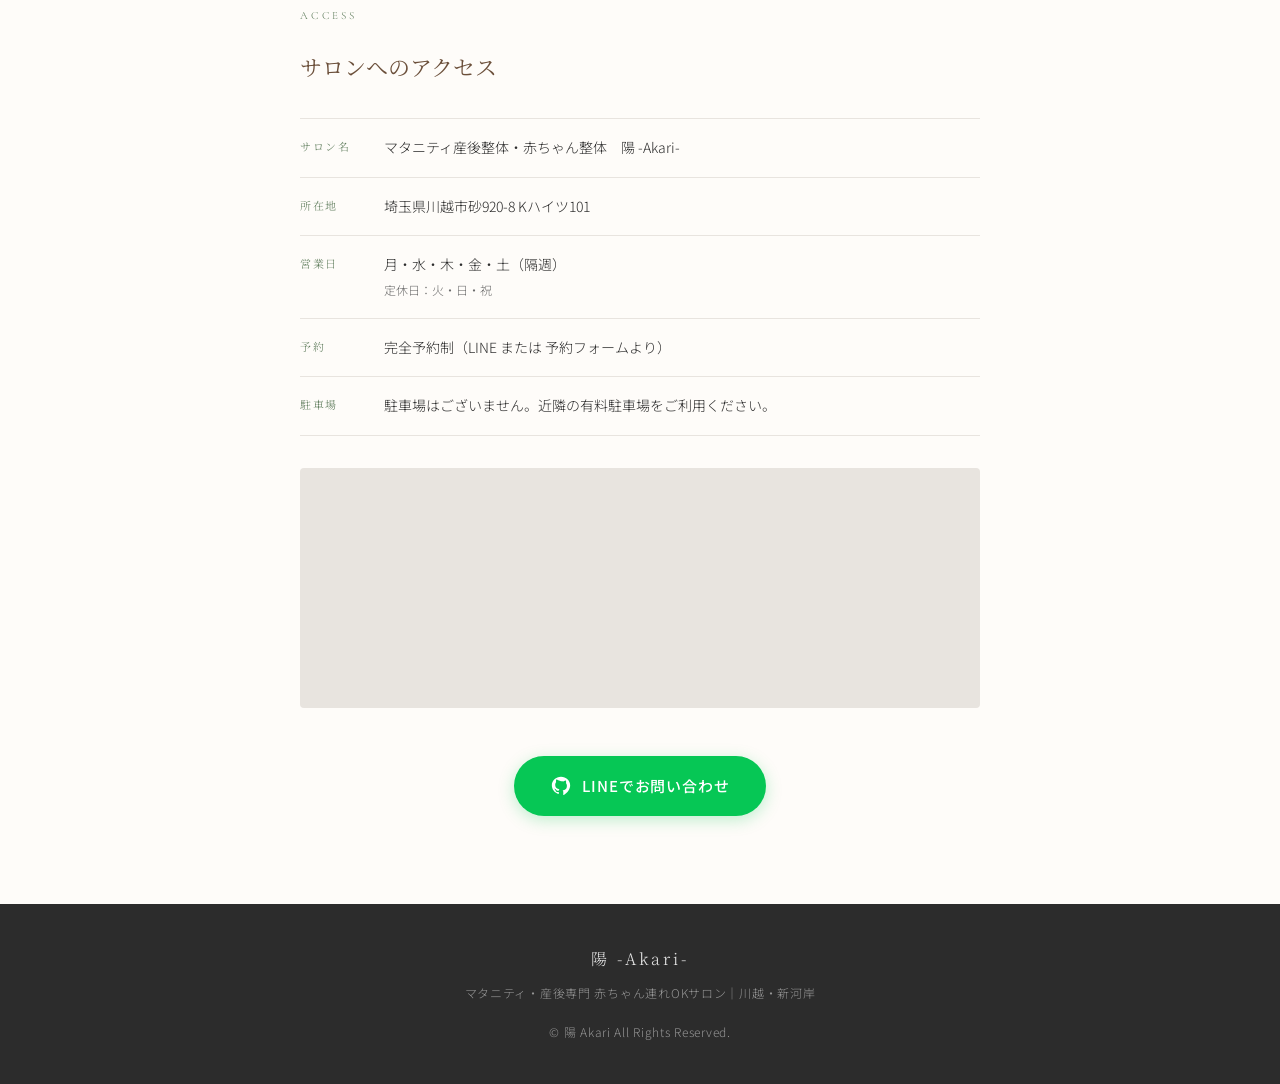
==== commit da609c8c: "Add childcare photo under the 5 reasons on the top page Co-Authored-By: Claude Opus 4.8 <noreply@ant" ====
--- a/index.html
+++ b/index.html
@@ -849,6 +849,9 @@
         <div class="reason-desc">妊娠中からご利用いただけます。経腟分娩は1ヶ月健診が終わってから、帝王切開は産後2ヶ月お傷が落ち着いてからが施術のタイミングです。</div>
       </div>
     </div>
+    <div style="margin:36px 0 0; border-radius:12px; overflow:hidden;">
+      <img src="images/kids-space.jpg" alt="無料託児スペースで、スタッフが赤ちゃんに絵本を読む様子" class="lp-photo">
+    </div>
   </div>
 </section>
 
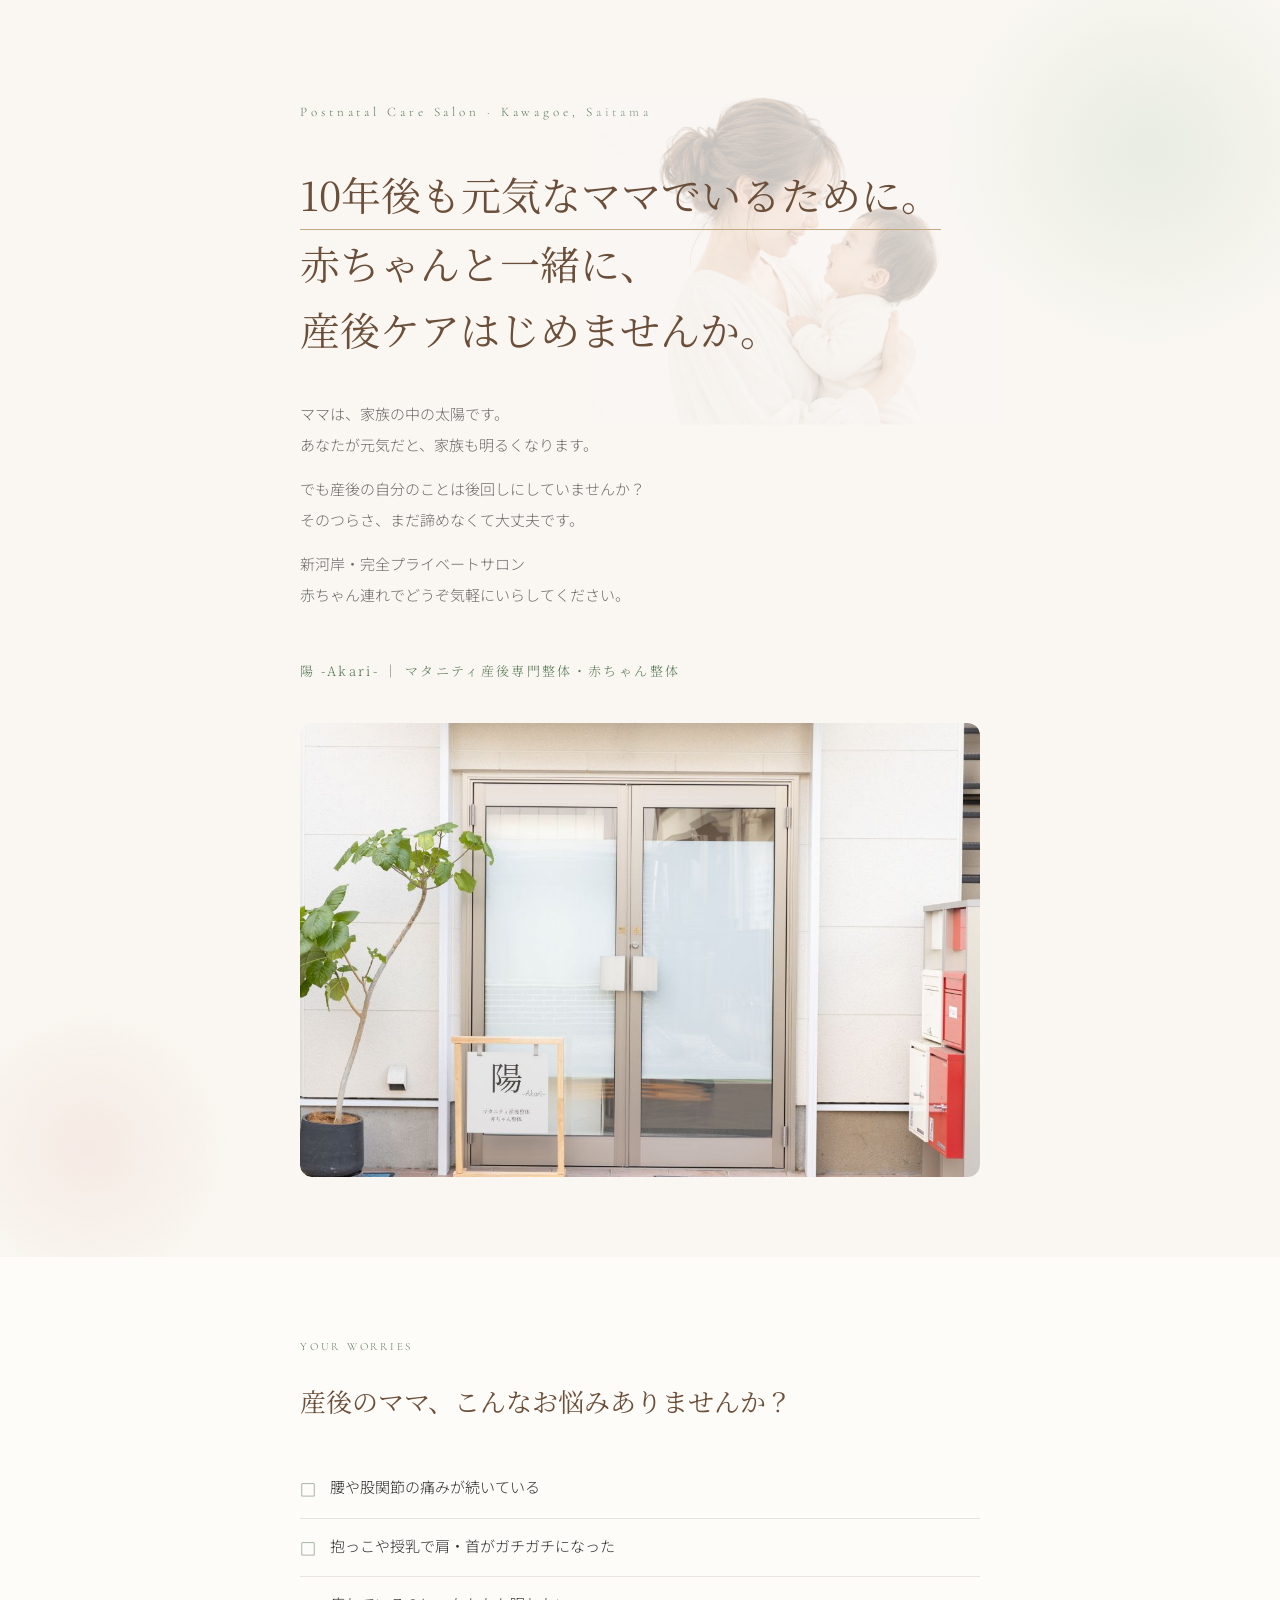
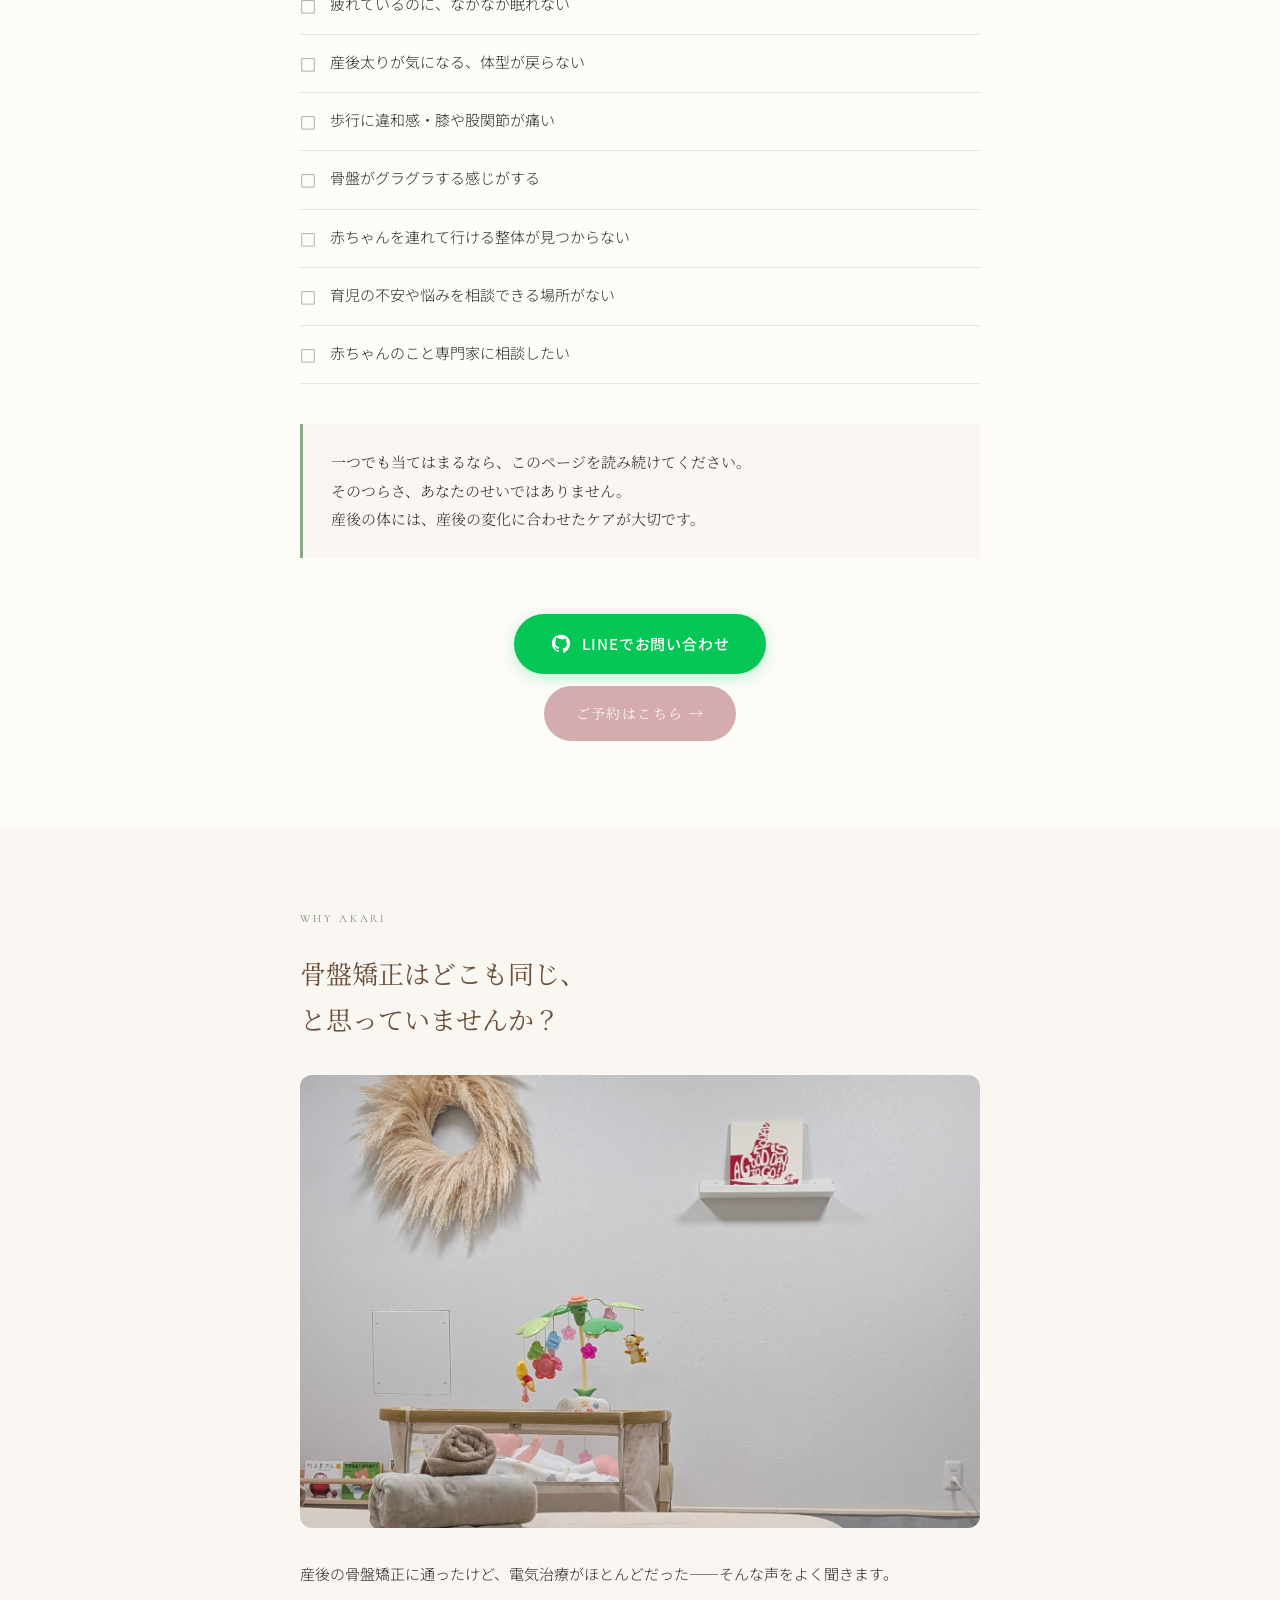
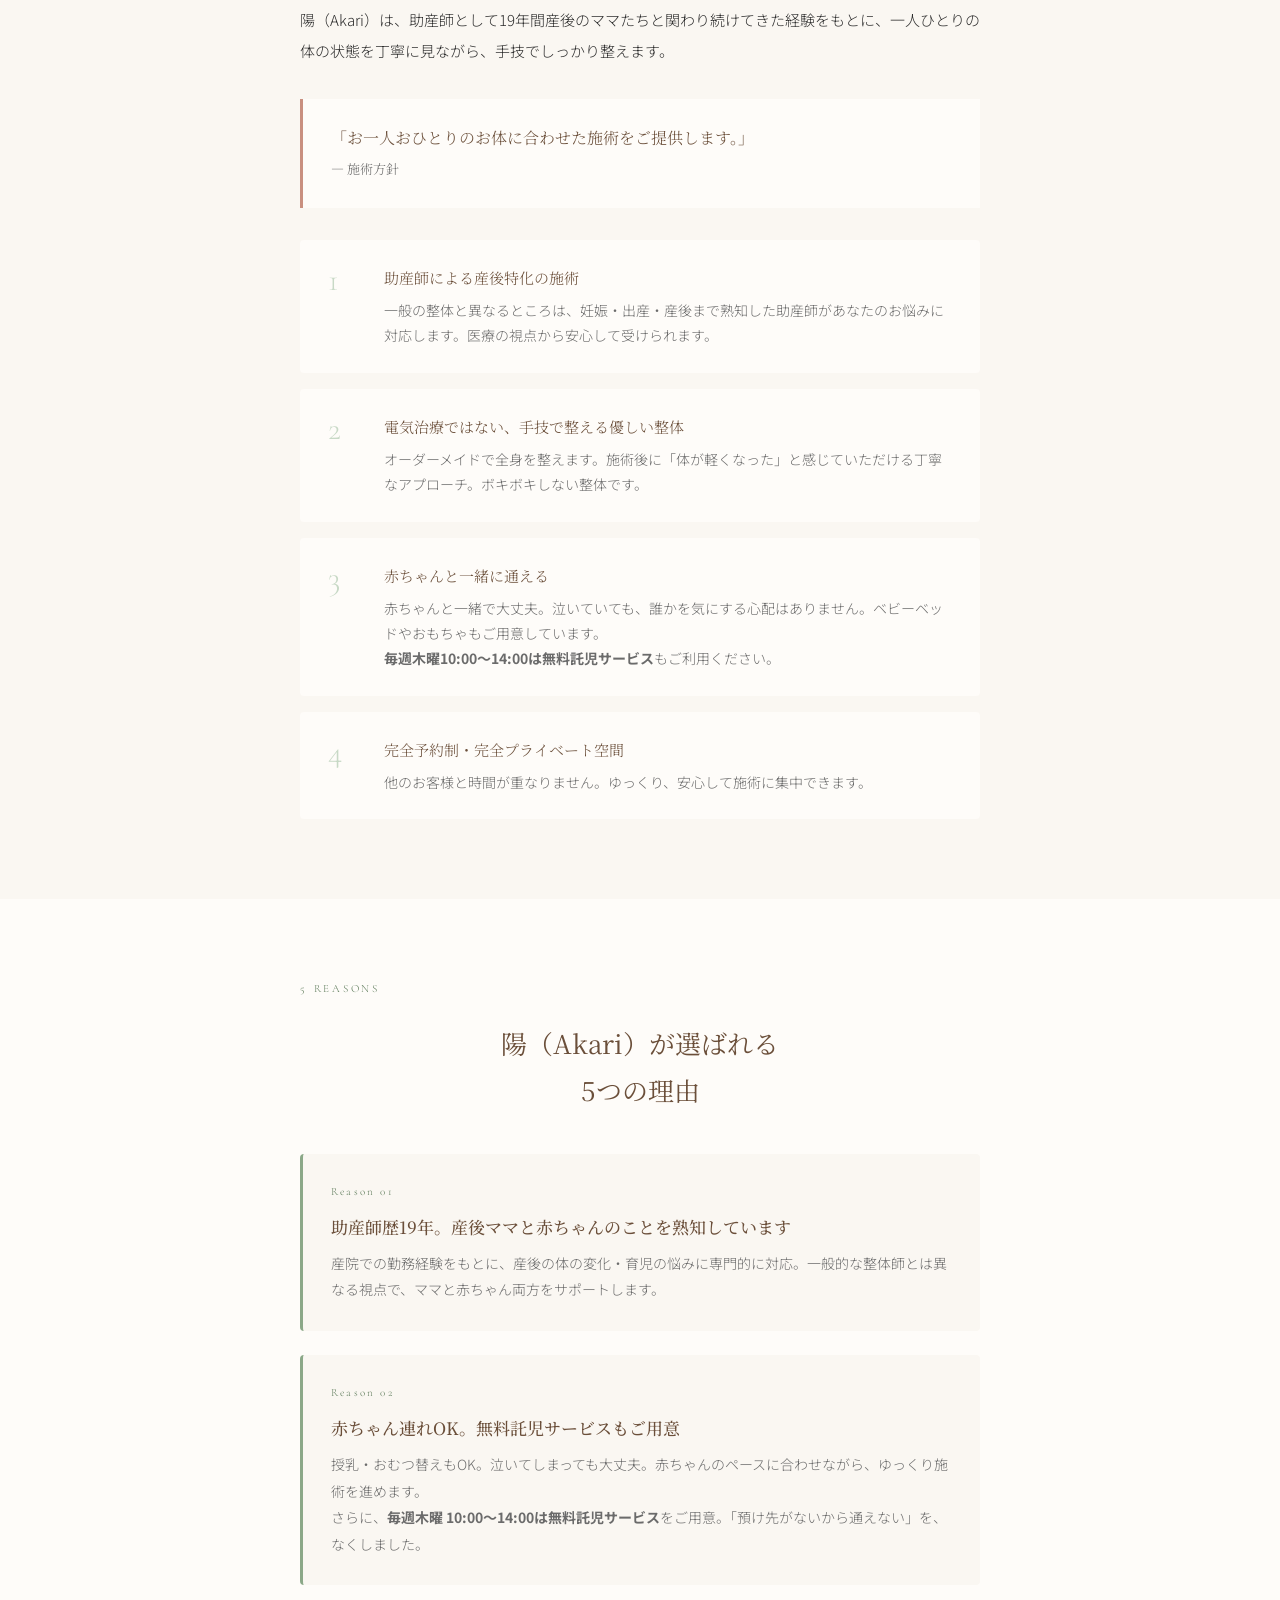
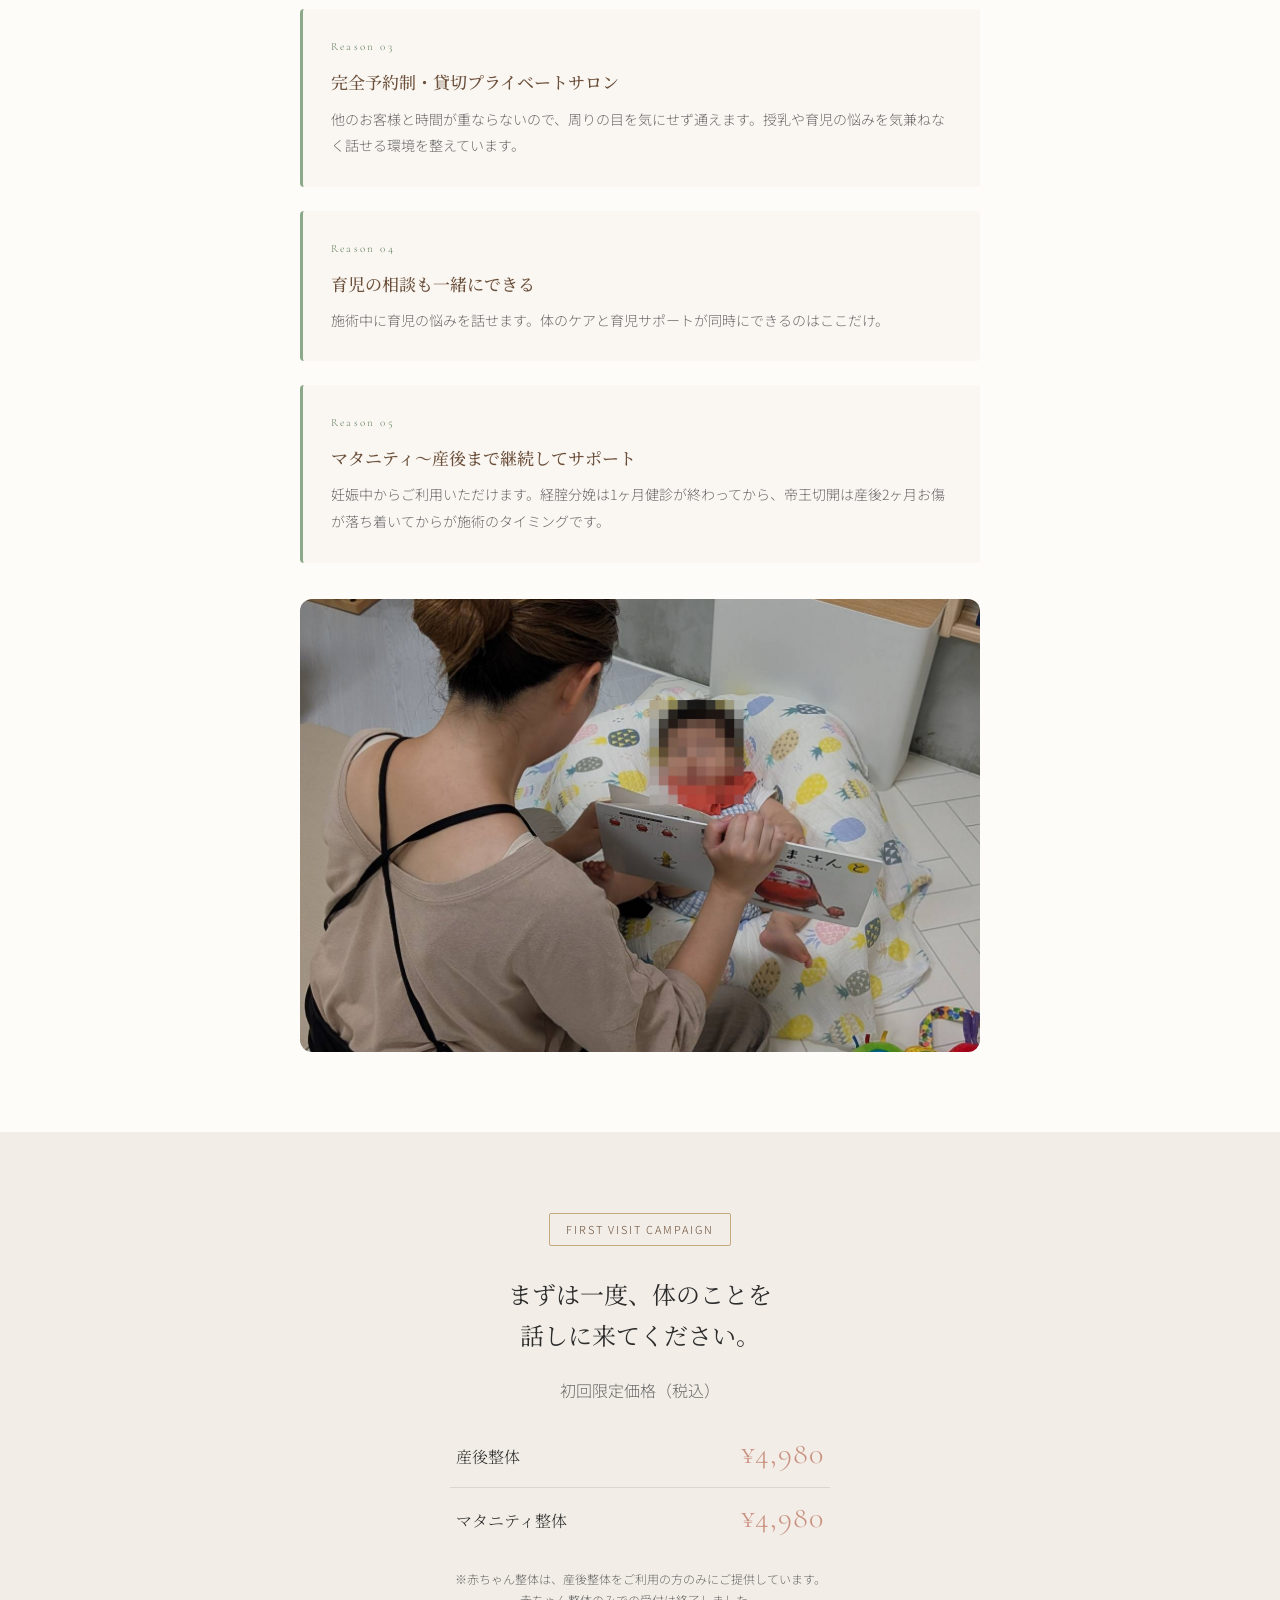
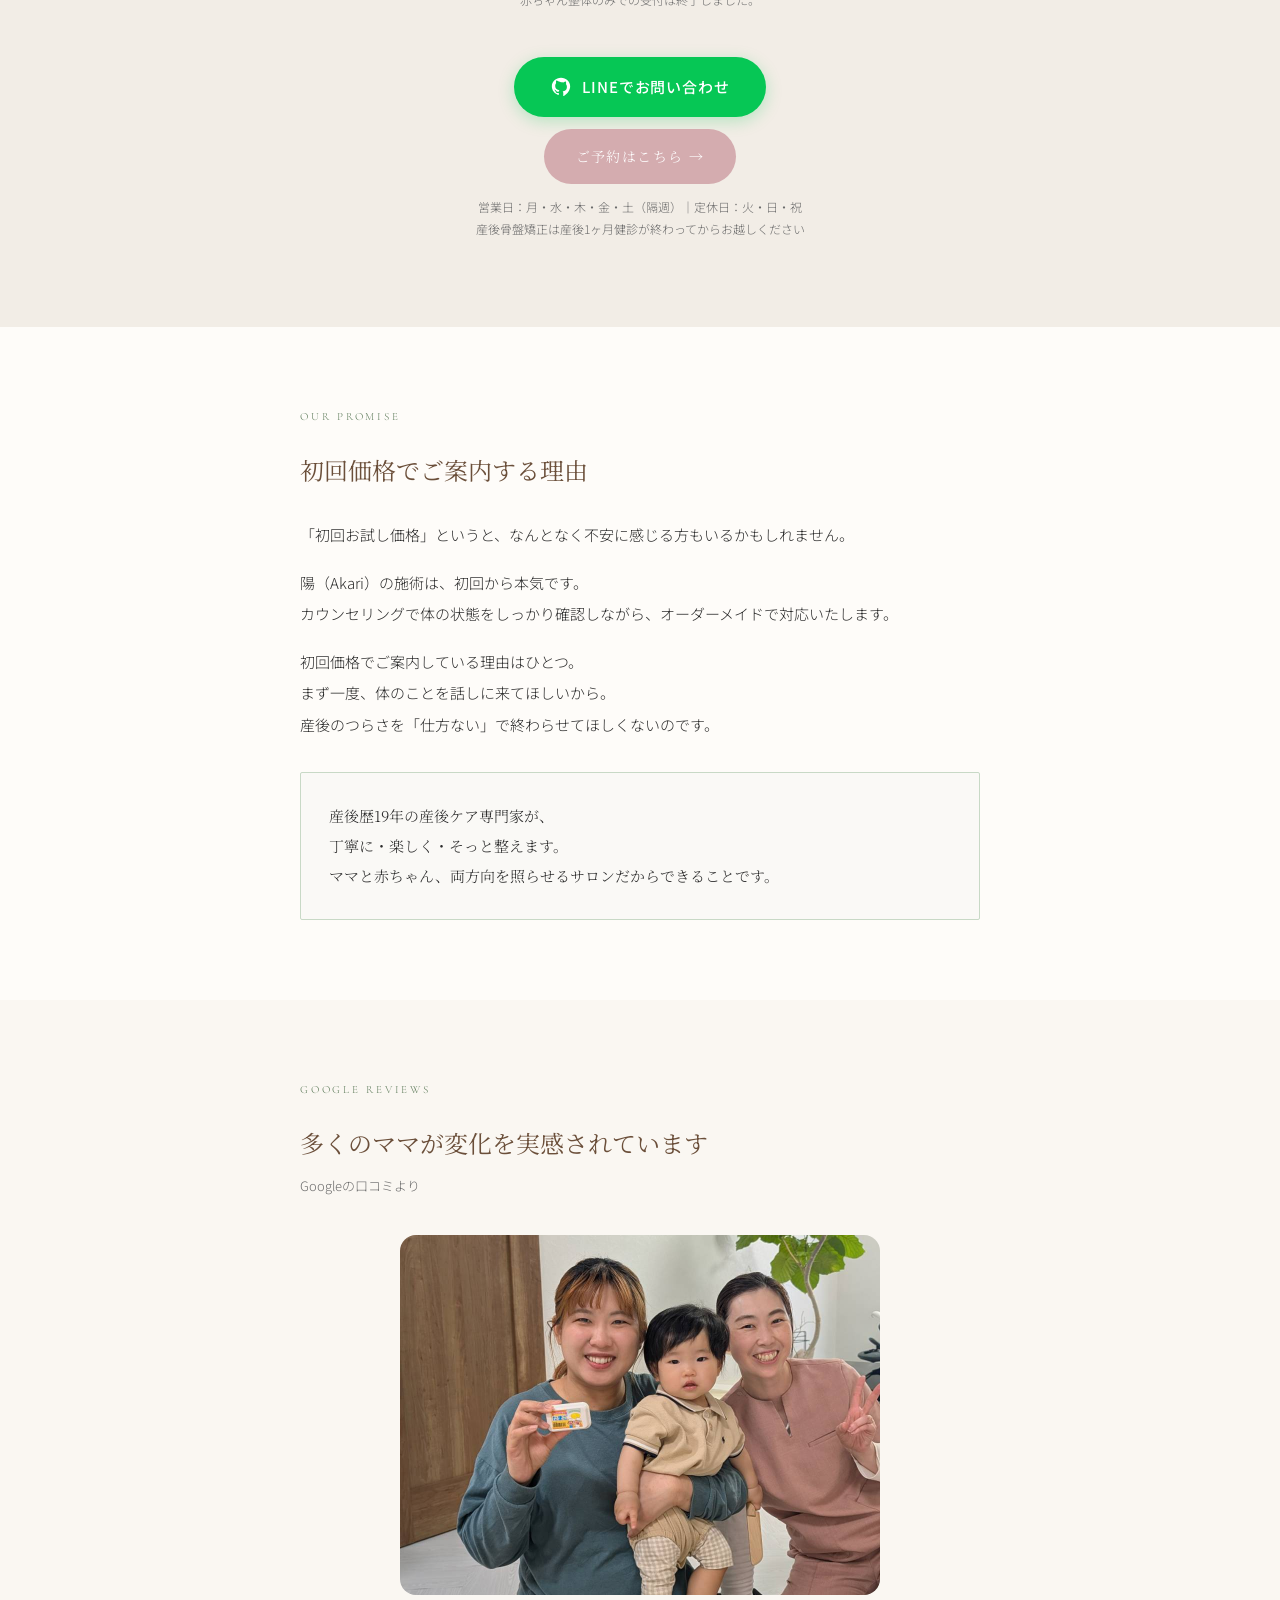
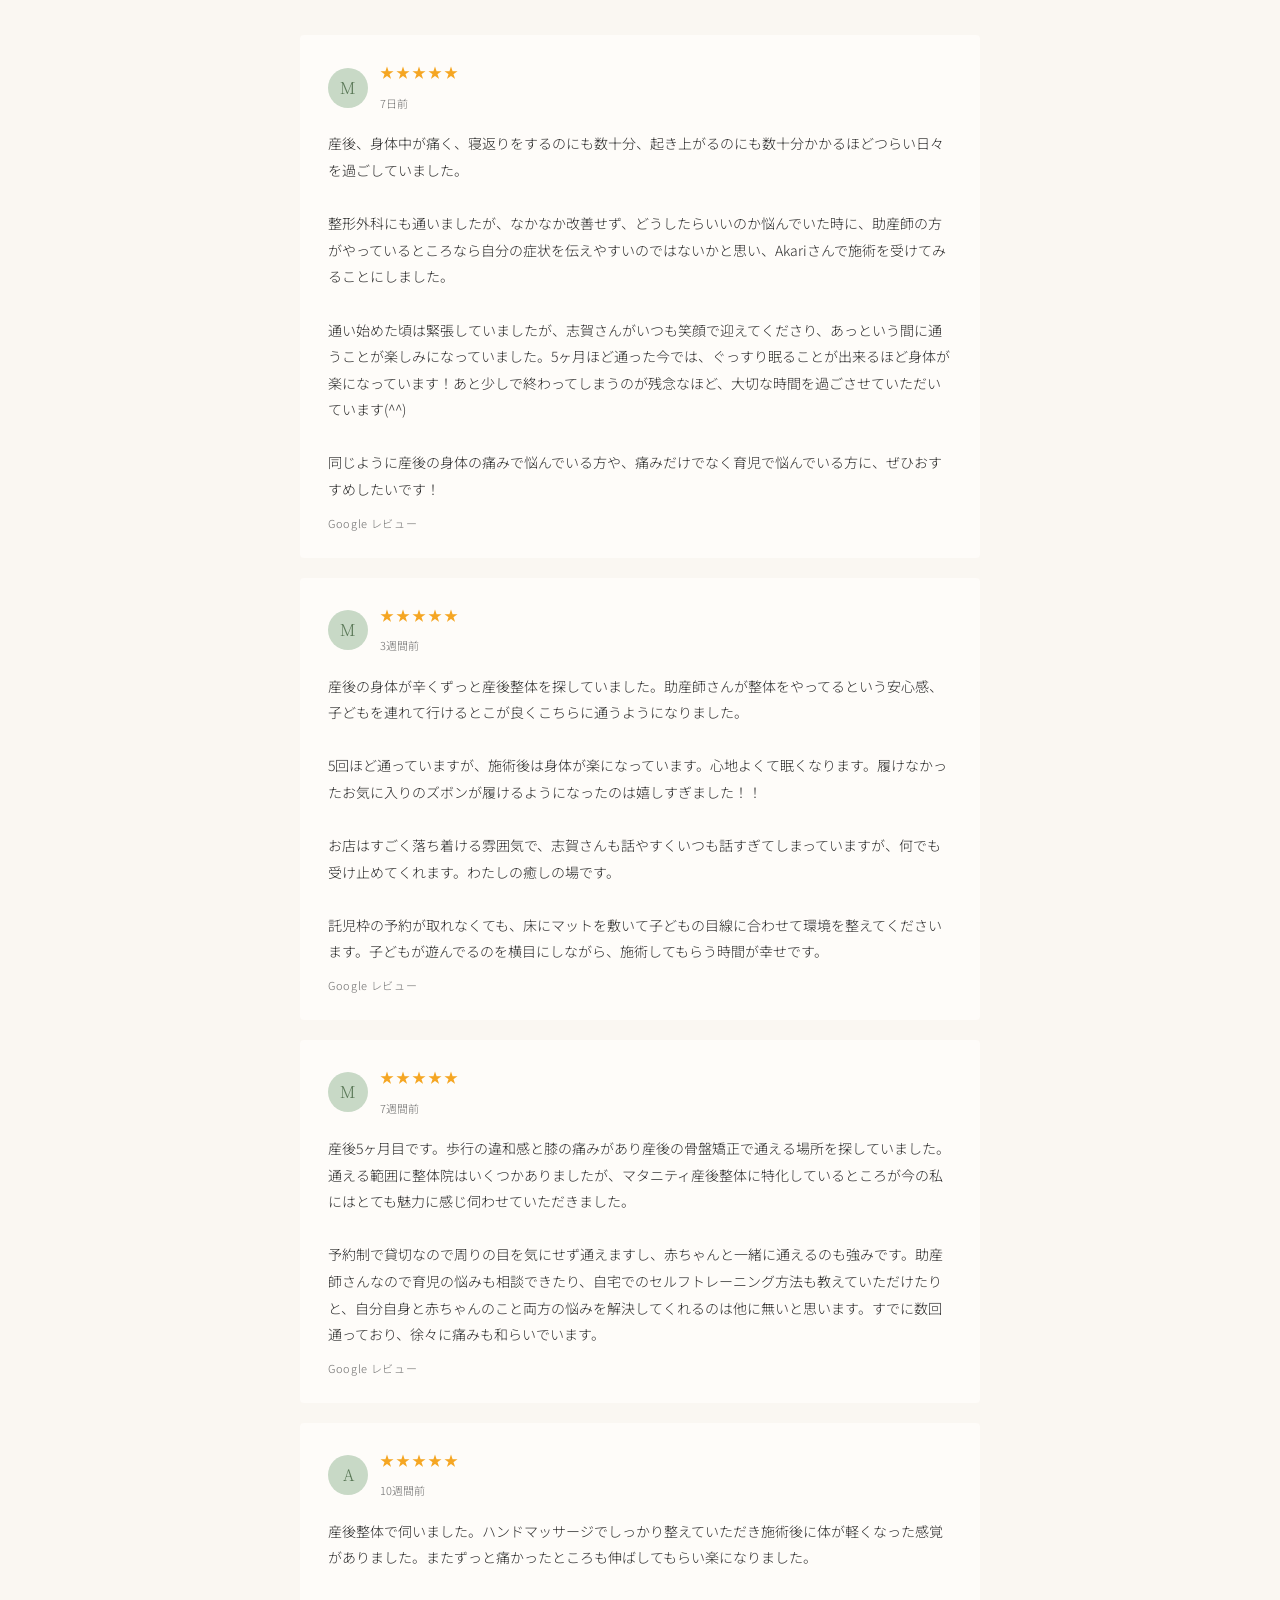
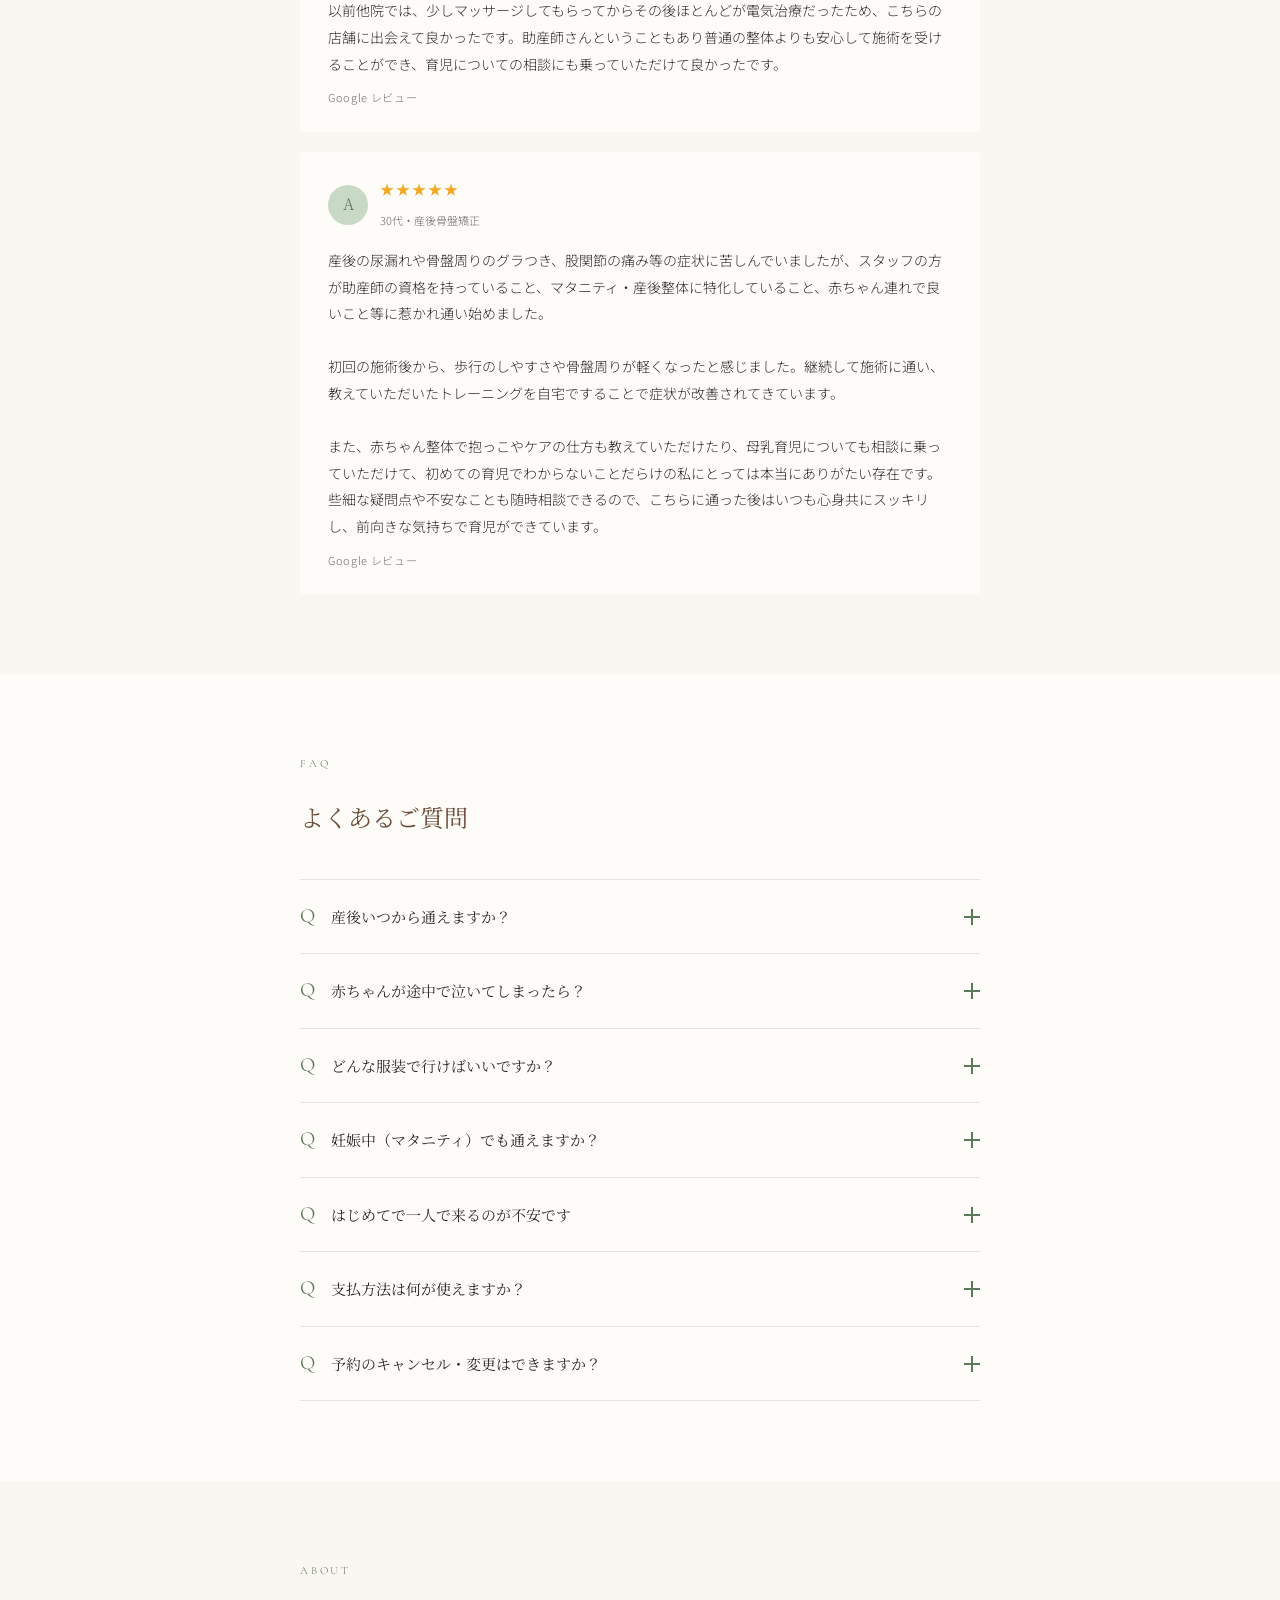
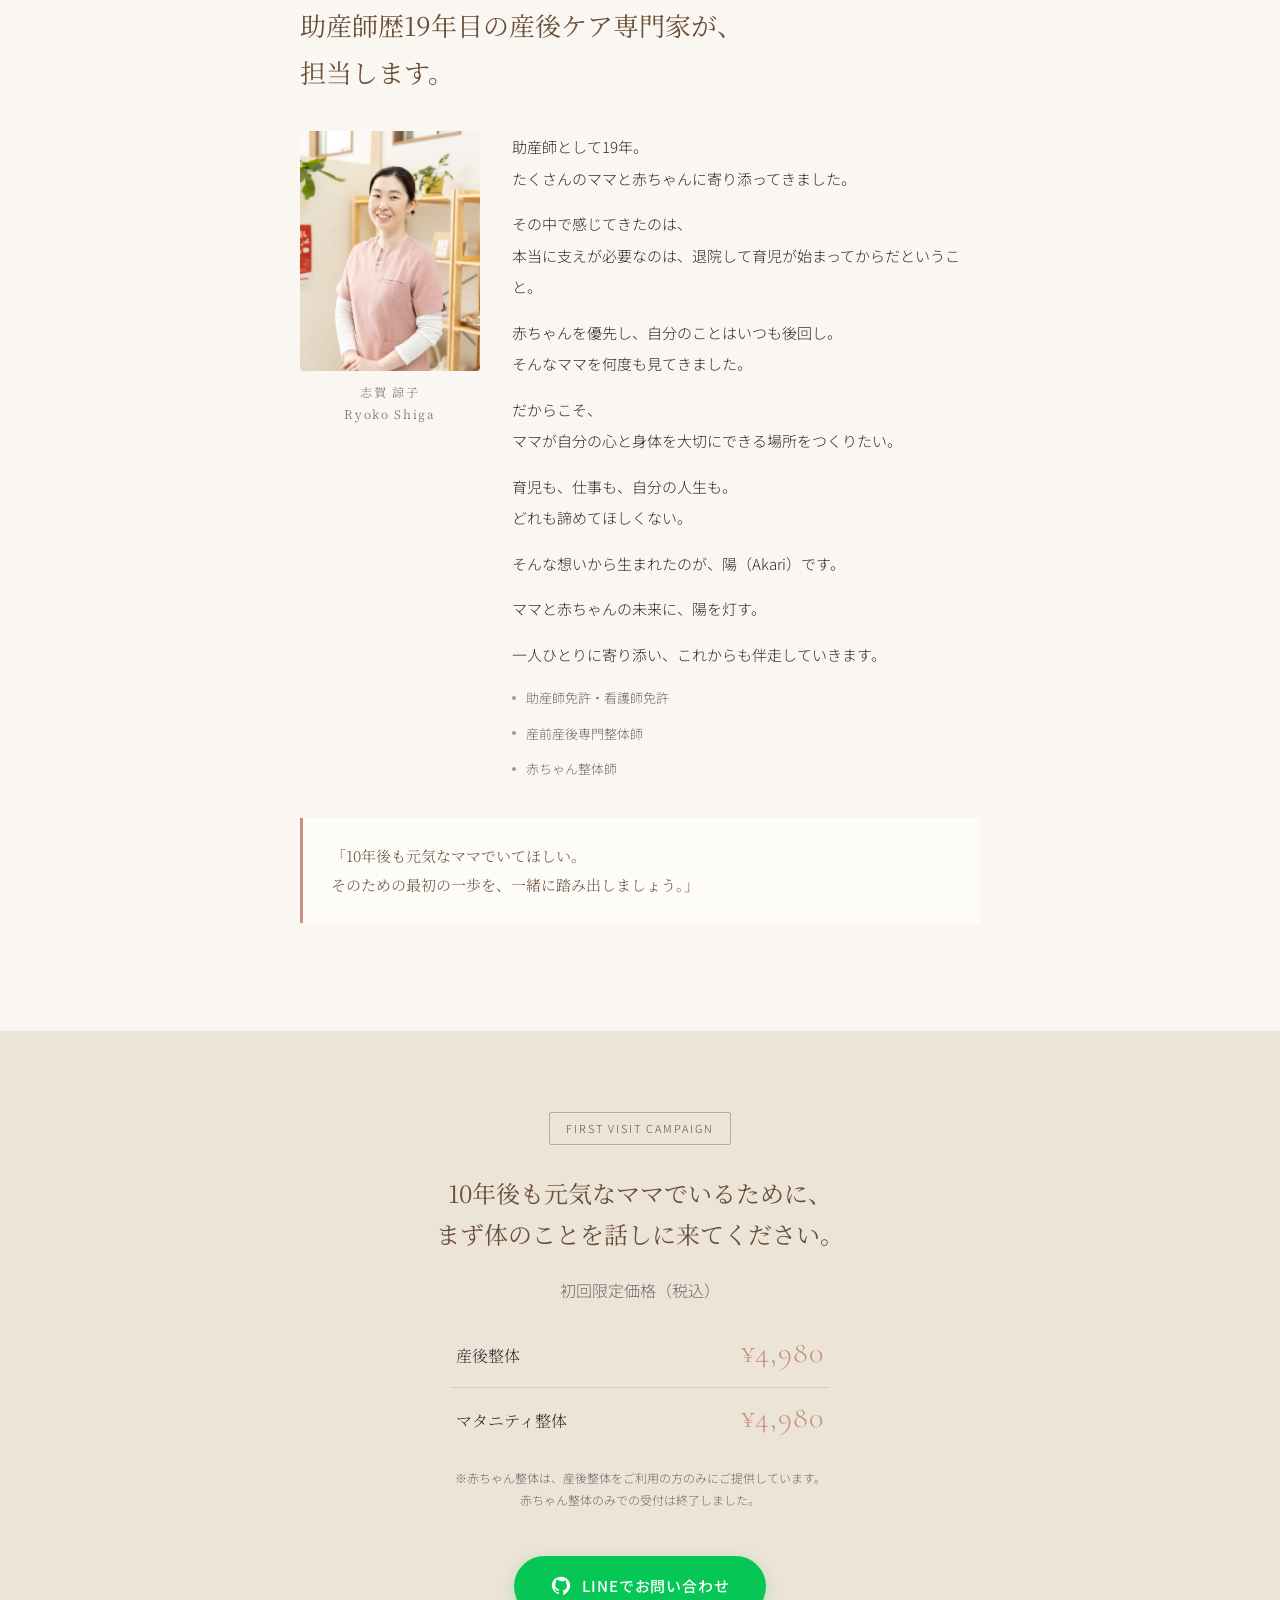
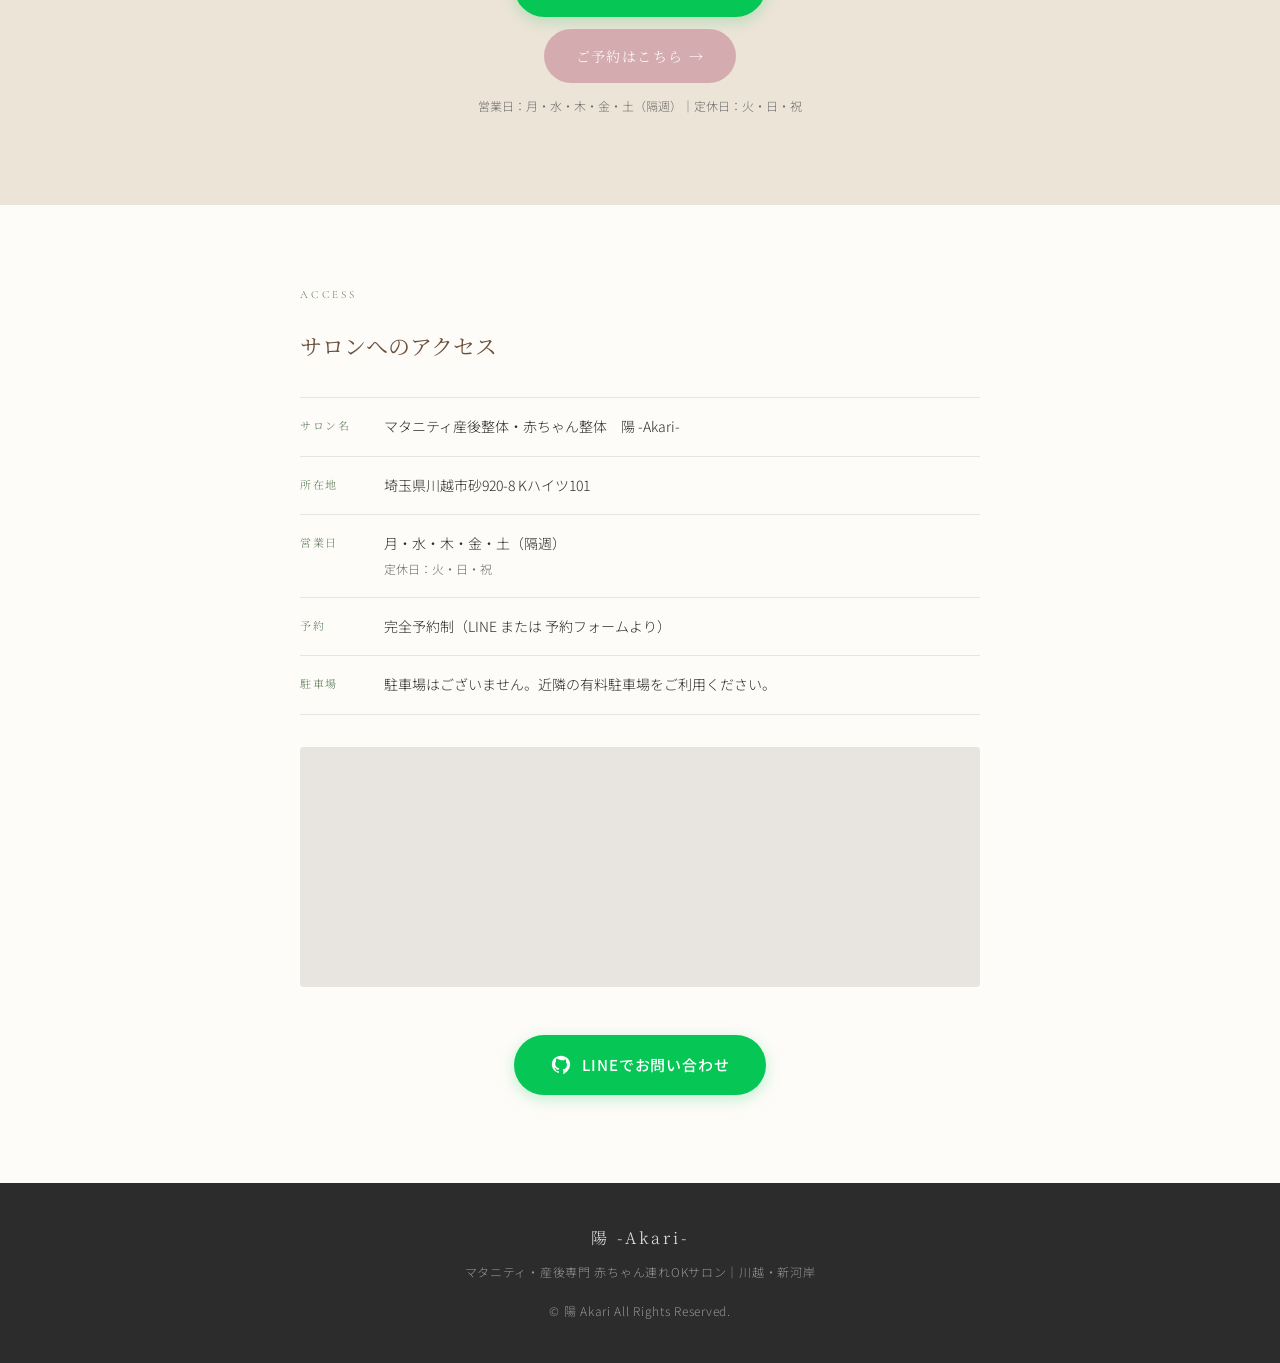
==== commit 9450f2cc: "Update LP copy, pricing, reviews, and FAQ on top page - Reword the worries closing line to focus on " ====
--- a/index.html
+++ b/index.html
@@ -534,10 +534,20 @@
   }
   .faq-item {
     border-bottom: 1px solid var(--light-gray);
+  }
+  .faq-item:first-of-type { border-top: 1px solid var(--light-gray); }
+  .faq-q {
+    width: 100%;
+    background: none;
+    border: none;
+    text-align: left;
+    cursor: pointer;
+    display: flex;
+    gap: 16px;
+    align-items: flex-start;
     padding: 24px 0;
-  }
-  .faq-item:first-of-type { border-top: 1px solid var(--light-gray); }
-  .faq-q { display: flex; gap: 16px; align-items: flex-start; margin-bottom: 14px; }
+    font-family: inherit;
+  }
   .faq-q-label {
     font-family: var(--font-latin);
     font-size: 20px;
@@ -553,8 +563,40 @@
     font-weight: 400;
     color: var(--charcoal);
     line-height: 1.7;
-  }
-  .faq-a { display: flex; gap: 16px; align-items: flex-start; }
+    flex: 1;
+  }
+  .faq-q-icon {
+    flex-shrink: 0;
+    width: 16px; height: 16px;
+    position: relative;
+    margin-top: 5px;
+    transition: transform 0.3s ease;
+  }
+  .faq-q-icon::before,
+  .faq-q-icon::after {
+    content: '';
+    position: absolute;
+    background: var(--sage-dark);
+    transition: opacity 0.3s ease;
+  }
+  .faq-q-icon::before { top: 7px; left: 0; width: 16px; height: 2px; }
+  .faq-q-icon::after { top: 0; left: 7px; width: 2px; height: 16px; }
+  .faq-item.open .faq-q-icon::after { opacity: 0; }
+  .faq-a {
+    display: flex;
+    gap: 16px;
+    align-items: flex-start;
+    max-height: 0;
+    overflow: hidden;
+    opacity: 0;
+    padding: 0;
+    transition: max-height 0.35s ease, opacity 0.3s ease, padding 0.35s ease;
+  }
+  .faq-item.open .faq-a {
+    max-height: 600px;
+    opacity: 1;
+    padding: 0 0 24px;
+  }
   .faq-a-label {
     font-family: var(--font-latin);
     font-size: 20px;
@@ -756,7 +798,7 @@
     <div class="worries-close">
       一つでも当てはまるなら、このページを読み続けてください。<br>
       そのつらさ、あなたのせいではありません。<br>
-      産後の体には、専門的なケアが必要なのです。
+      産後の体には、産後の変化に合わせたケアが大切です。
     </div>
     <div class="cta-block" style="margin-top:40px;">
       <a href="https://lin.ee/V1Rg8Bm" class="btn-line" target="_blank" rel="noopener">
@@ -862,10 +904,10 @@
     <h2 class="offer-title">まずは一度、体のことを<br>話しに来てください。</h2>
     <p class="offer-unit" style="margin-bottom:18px;">初回限定価格（税込）</p>
     <div class="price-list">
-      <div class="price-row"><span class="price-name">産後整体</span><span class="price-value">¥3,980</span></div>
+      <div class="price-row"><span class="price-name">産後整体</span><span class="price-value">¥4,980</span></div>
       <div class="price-row"><span class="price-name">マタニティ整体</span><span class="price-value">¥4,980</span></div>
-      <div class="price-row"><span class="price-name">赤ちゃん整体</span><span class="price-value">¥4,980</span></div>
-    </div>
+    </div>
+    <p class="note" style="font-size:12px;color:var(--mid-gray);line-height:1.8;margin:-18px 0 30px;">※赤ちゃん整体は、産後整体をご利用の方のみにご提供しています。<br>赤ちゃん整体のみでの受付は終了しました。</p>
     <div class="cta-block">
       <a href="https://lin.ee/V1Rg8Bm" class="btn-line" target="_blank" rel="noopener">
         <svg viewBox="0 0 24 24" xmlns="http://www.w3.org/2000/svg"><path d="M12 2C6.477 2 2 6.169 2 11.29c0 4.359 2.857 8.034 6.943 9.418.508.094.694-.223.694-.494 0-.244-.009-.891-.014-1.749-2.825.622-3.421-1.374-3.421-1.374-.462-1.189-1.128-1.505-1.128-1.505-.922-.638.07-.625.07-.625 1.02.073 1.556 1.059 1.556 1.059.906 1.573 2.378 1.118 2.956.855.092-.664.354-1.118.644-1.375-2.255-.26-4.625-1.143-4.625-5.088 0-1.124.394-2.043 1.04-2.764-.104-.258-.451-1.307.099-2.724 0 0 .847-.276 2.775 1.051A9.527 9.527 0 0 1 12 6.836c.857.004 1.72.117 2.526.344 1.926-1.327 2.771-1.051 2.771-1.051.552 1.417.205 2.466.101 2.724.648.721 1.039 1.64 1.039 2.764 0 3.955-2.374 4.825-4.636 5.079.365.318.69.947.69 1.908 0 1.378-.013 2.489-.013 2.828 0 .274.184.593.699.493C19.146 19.32 22 15.647 22 11.29 22 6.169 17.523 2 12 2z"/></svg>
@@ -914,6 +956,30 @@
           <div class="review-avatar">M</div>
           <div class="review-meta">
             <span class="review-stars">★★★★★</span>
+            <span class="review-date">7日前</span>
+          </div>
+        </div>
+        <p class="review-text">産後、身体中が痛く、寝返りをするのにも数十分、起き上がるのにも数十分かかるほどつらい日々を過ごしていました。<br><br>整形外科にも通いましたが、なかなか改善せず、どうしたらいいのか悩んでいた時に、助産師の方がやっているところなら自分の症状を伝えやすいのではないかと思い、Akariさんで施術を受けてみることにしました。<br><br>通い始めた頃は緊張していましたが、志賀さんがいつも笑顔で迎えてくださり、あっという間に通うことが楽しみになっていました。5ヶ月ほど通った今では、ぐっすり眠ることが出来るほど身体が楽になっています！あと少しで終わってしまうのが残念なほど、大切な時間を過ごさせていただいています(^^)<br><br>同じように産後の身体の痛みで悩んでいる方や、痛みだけでなく育児で悩んでいる方に、ぜひおすすめしたいです！</p>
+        <p class="review-source">Google レビュー</p>
+      </div>
+
+      <div class="review-card">
+        <div class="review-header">
+          <div class="review-avatar">M</div>
+          <div class="review-meta">
+            <span class="review-stars">★★★★★</span>
+            <span class="review-date">3週間前</span>
+          </div>
+        </div>
+        <p class="review-text">産後の身体が辛くずっと産後整体を探していました。助産師さんが整体をやってるという安心感、子どもを連れて行けるとこが良くこちらに通うようになりました。<br><br>5回ほど通っていますが、施術後は身体が楽になっています。心地よくて眠くなります。履けなかったお気に入りのズボンが履けるようになったのは嬉しすぎました！！<br><br>お店はすごく落ち着ける雰囲気で、志賀さんも話やすくいつも話すぎてしまっていますが、何でも受け止めてくれます。わたしの癒しの場です。<br><br>託児枠の予約が取れなくても、床にマットを敷いて子どもの目線に合わせて環境を整えてくださいます。子どもが遊んでるのを横目にしながら、施術してもらう時間が幸せです。</p>
+        <p class="review-source">Google レビュー</p>
+      </div>
+
+      <div class="review-card">
+        <div class="review-header">
+          <div class="review-avatar">M</div>
+          <div class="review-meta">
+            <span class="review-stars">★★★★★</span>
             <span class="review-date">7週間前</span>
           </div>
         </div>
@@ -935,30 +1001,6 @@
 
       <div class="review-card">
         <div class="review-header">
-          <div class="review-avatar">K</div>
-          <div class="review-meta">
-            <span class="review-stars">★★★★★</span>
-            <span class="review-date">最近</span>
-          </div>
-        </div>
-        <p class="review-text">先日娘と共に初めて伺い、産後整体＆赤ちゃん整体をしていただきました。頭の形で悩んでいますが、話をきいて頂いたことで気持ちが楽になりました。タッチケアのやり方やまあるい抱っこの仕方なども丁寧に教えていただきました。<br><br>こういった"駆け込み寺"的な場所があることがいざという時の拠り所になるなぁと感じました。電車を乗り継いでもまた伺いたいなと思います！</p>
-        <p class="review-source">Google レビュー</p>
-      </div>
-
-      <div class="review-card">
-        <div class="review-header">
-          <div class="review-avatar">S</div>
-          <div class="review-meta">
-            <span class="review-stars">★★★★★</span>
-            <span class="review-date">昨日</span>
-          </div>
-        </div>
-        <p class="review-text">赤ちゃん整体を探していました。生後5ヶ月の子供の反り返り、股関節の硬さ、抱っこのしづらさが気になり診ていただきました。<br><br>店内は落ち着いた空間で、プライベート感が強く、一対一で施術してもらえるのでしっかりと子供と向き合うことができました。助産師さんとのことで赤ちゃんに関すること全般聞くことができ助かりました。<br><br>教えていただいた内容を家でも取り組み、2週間ほど経ちますが、なんと悩んでいた便秘が改善されました！同じような悩みを抱えている方には是非おすすめしたいと思います！</p>
-        <p class="review-source">Google レビュー</p>
-      </div>
-
-      <div class="review-card">
-        <div class="review-header">
           <div class="review-avatar">A</div>
           <div class="review-meta">
             <span class="review-stars">★★★★★</span>
@@ -980,10 +1022,11 @@
     <h2 class="faq-catch">よくあるご質問</h2>
 
     <div class="faq-item" style="border-top:1px solid var(--light-gray);">
-      <div class="faq-q">
+      <button type="button" class="faq-q" aria-expanded="false">
         <span class="faq-q-label">Q</span>
         <span class="faq-q-text">産後いつから通えますか？</span>
-      </div>
+        <span class="faq-q-icon" aria-hidden="true"></span>
+      </button>
       <div class="faq-a">
         <span class="faq-a-label">A</span>
         <span class="faq-a-text">経腟分娩の方は産後1ヶ月健診が終わってからお越しください。帝王切開の方は産後2ヶ月たって、お傷の痛みが落ち着いてからであれば大丈夫です。産後数年経っていても産後であることには変わりありません。どうぞ気軽にご相談ください。</span>
@@ -991,10 +1034,11 @@
     </div>
 
     <div class="faq-item">
-      <div class="faq-q">
+      <button type="button" class="faq-q" aria-expanded="false">
         <span class="faq-q-label">Q</span>
         <span class="faq-q-text">赤ちゃんが途中で泣いてしまったら？</span>
-      </div>
+        <span class="faq-q-icon" aria-hidden="true"></span>
+      </button>
       <div class="faq-a">
         <span class="faq-a-label">A</span>
         <span class="faq-a-text">大丈夫です。すぐそばで見られます。授乳・おむつ替えも随時OKです。赤ちゃんのペースに合わせて進めますので、遠慮なくお声がけください。</span>
@@ -1002,10 +1046,11 @@
     </div>
 
     <div class="faq-item">
-      <div class="faq-q">
+      <button type="button" class="faq-q" aria-expanded="false">
         <span class="faq-q-label">Q</span>
         <span class="faq-q-text">どんな服装で行けばいいですか？</span>
-      </div>
+        <span class="faq-q-icon" aria-hidden="true"></span>
+      </button>
       <div class="faq-a">
         <span class="faq-a-label">A</span>
         <span class="faq-a-text">動きやすいズボン、伸びやすい服でいらしてください。着替えのご用意は不要です。</span>
@@ -1013,10 +1058,11 @@
     </div>
 
     <div class="faq-item">
-      <div class="faq-q">
+      <button type="button" class="faq-q" aria-expanded="false">
         <span class="faq-q-label">Q</span>
         <span class="faq-q-text">妊娠中（マタニティ）でも通えますか？</span>
-      </div>
+        <span class="faq-q-icon" aria-hidden="true"></span>
+      </button>
       <div class="faq-a">
         <span class="faq-a-label">A</span>
         <span class="faq-a-text">はい、通えます。マタニティ専用メニューをご用意しています。妊娠の状態を確認しながら丁寧に対応いたします。ただし、切迫早産や前置胎盤等指摘されている方は施術出来かねます。施術後はお腹がふわふわになるので赤ちゃんのスペースも広がります。骨盤位の方は一度ご相談ください。</span>
@@ -1024,13 +1070,38 @@
     </div>
 
     <div class="faq-item">
-      <div class="faq-q">
+      <button type="button" class="faq-q" aria-expanded="false">
         <span class="faq-q-label">Q</span>
         <span class="faq-q-text">はじめてで一人で来るのが不安です</span>
-      </div>
+        <span class="faq-q-icon" aria-hidden="true"></span>
+      </button>
       <div class="faq-a">
         <span class="faq-a-label">A</span>
         <span class="faq-a-text">大丈夫です。まずカウンセリングから始めますので、いきなり施術ということはありません。不安なことは何でも教えてください。ご主人とご一緒に来院されてもかまいません。</span>
+      </div>
+    </div>
+
+    <div class="faq-item">
+      <button type="button" class="faq-q" aria-expanded="false">
+        <span class="faq-q-label">Q</span>
+        <span class="faq-q-text">支払方法は何が使えますか？</span>
+        <span class="faq-q-icon" aria-hidden="true"></span>
+      </button>
+      <div class="faq-a">
+        <span class="faq-a-label">A</span>
+        <span class="faq-a-text">現金・クレジットカード・PayPay・メルペイ・d払いがご利用いただけます。</span>
+      </div>
+    </div>
+
+    <div class="faq-item">
+      <button type="button" class="faq-q" aria-expanded="false">
+        <span class="faq-q-label">Q</span>
+        <span class="faq-q-text">予約のキャンセル・変更はできますか？</span>
+        <span class="faq-q-icon" aria-hidden="true"></span>
+      </button>
+      <div class="faq-a">
+        <span class="faq-a-label">A</span>
+        <span class="faq-a-text">キャンセルは前日までにご連絡ください。当日のキャンセルは施術料金の100%を申し受けます。ただし、日付の変更（ご予約の取り直し）の場合は無料です。ご連絡はLINEよりお願いいたします。</span>
       </div>
     </div>
 
@@ -1048,10 +1119,14 @@
         <p class="about-img-name">志賀 諒子<br>Ryoko Shiga</p>
       </div>
       <div class="about-body">
-        <p>助産師として19年間、産後のママたちと関わる中でずっと感じていたことがあります。</p>
-        <p>「産院を退院したあと、サポートがほとんどなくなる。」</p>
-        <p>でも体のつらさはそこから本番だったりします。「もっと早くケアできていたら」と何度思ったかわかりません。その思いで、このサロンを立ち上げました。</p>
-        <p>一人ひとりに向き合い、体のことも育児のことも一緒に考えます。ママと赤ちゃん、両方向を照らすのが私の仕事です。</p>
+        <p>助産師として19年。<br>たくさんのママと赤ちゃんに寄り添ってきました。</p>
+        <p>その中で感じてきたのは、<br>本当に支えが必要なのは、退院して育児が始まってからだということ。</p>
+        <p>赤ちゃんを優先し、自分のことはいつも後回し。<br>そんなママを何度も見てきました。</p>
+        <p>だからこそ、<br>ママが自分の心と身体を大切にできる場所をつくりたい。</p>
+        <p>育児も、仕事も、自分の人生も。<br>どれも諦めてほしくない。</p>
+        <p>そんな想いから生まれたのが、陽（Akari）です。</p>
+        <p>ママと赤ちゃんの未来に、陽を灯す。</p>
+        <p>一人ひとりに寄り添い、これからも伴走していきます。</p>
         <ul class="license-list">
           <li>助産師免許・看護師免許</li>
           <li>産前産後専門整体師</li>
@@ -1073,10 +1148,10 @@
     <h2 class="offer-title">10年後も元気なママでいるために、<br>まず体のことを話しに来てください。</h2>
     <p class="offer-unit" style="margin-bottom:18px;">初回限定価格（税込）</p>
     <div class="price-list">
-      <div class="price-row"><span class="price-name">産後整体</span><span class="price-value">¥3,980</span></div>
+      <div class="price-row"><span class="price-name">産後整体</span><span class="price-value">¥4,980</span></div>
       <div class="price-row"><span class="price-name">マタニティ整体</span><span class="price-value">¥4,980</span></div>
-      <div class="price-row"><span class="price-name">赤ちゃん整体</span><span class="price-value">¥4,980</span></div>
-    </div>
+    </div>
+    <p class="note" style="font-size:12px;color:var(--mid-gray);line-height:1.8;margin:-18px 0 30px;">※赤ちゃん整体は、産後整体をご利用の方のみにご提供しています。<br>赤ちゃん整体のみでの受付は終了しました。</p>
     <div class="cta-block">
       <a href="https://lin.ee/V1Rg8Bm" class="btn-line" target="_blank" rel="noopener">
         <svg viewBox="0 0 24 24" xmlns="http://www.w3.org/2000/svg"><path d="M12 2C6.477 2 2 6.169 2 11.29c0 4.359 2.857 8.034 6.943 9.418.508.094.694-.223.694-.494 0-.244-.009-.891-.014-1.749-2.825.622-3.421-1.374-3.421-1.374-.462-1.189-1.128-1.505-1.128-1.505-.922-.638.07-.625.07-.625 1.02.073 1.556 1.059 1.556 1.059.906 1.573 2.378 1.118 2.956.855.092-.664.354-1.118.644-1.375-2.255-.26-4.625-1.143-4.625-5.088 0-1.124.394-2.043 1.04-2.764-.104-.258-.451-1.307.099-2.724 0 0 .847-.276 2.775 1.051A9.527 9.527 0 0 1 12 6.836c.857.004 1.72.117 2.526.344 1.926-1.327 2.771-1.051 2.771-1.051.552 1.417.205 2.466.101 2.724.648.721 1.039 1.64 1.039 2.764 0 3.955-2.374 4.825-4.636 5.079.365.318.69.947.69 1.908 0 1.378-.013 2.489-.013 2.828 0 .274.184.593.699.493C19.146 19.32 22 15.647 22 11.29 22 6.169 17.523 2 12 2z"/></svg>
@@ -1142,6 +1217,16 @@
     });
   }, { threshold: 0.1 });
   reveals.forEach(el => observer.observe(el));
+</script>
+<!-- FAQアコーディオン: 質問をタップで答えを開閉 -->
+<script>
+  document.querySelectorAll('.faq-q').forEach(function (btn) {
+    btn.addEventListener('click', function () {
+      var item = btn.closest('.faq-item');
+      var isOpen = item.classList.toggle('open');
+      btn.setAttribute('aria-expanded', isOpen ? 'true' : 'false');
+    });
+  });
 </script>
 <!-- 予約ボタンのクリックをGoogle広告のコンバージョンとして計測 -->
 <script>
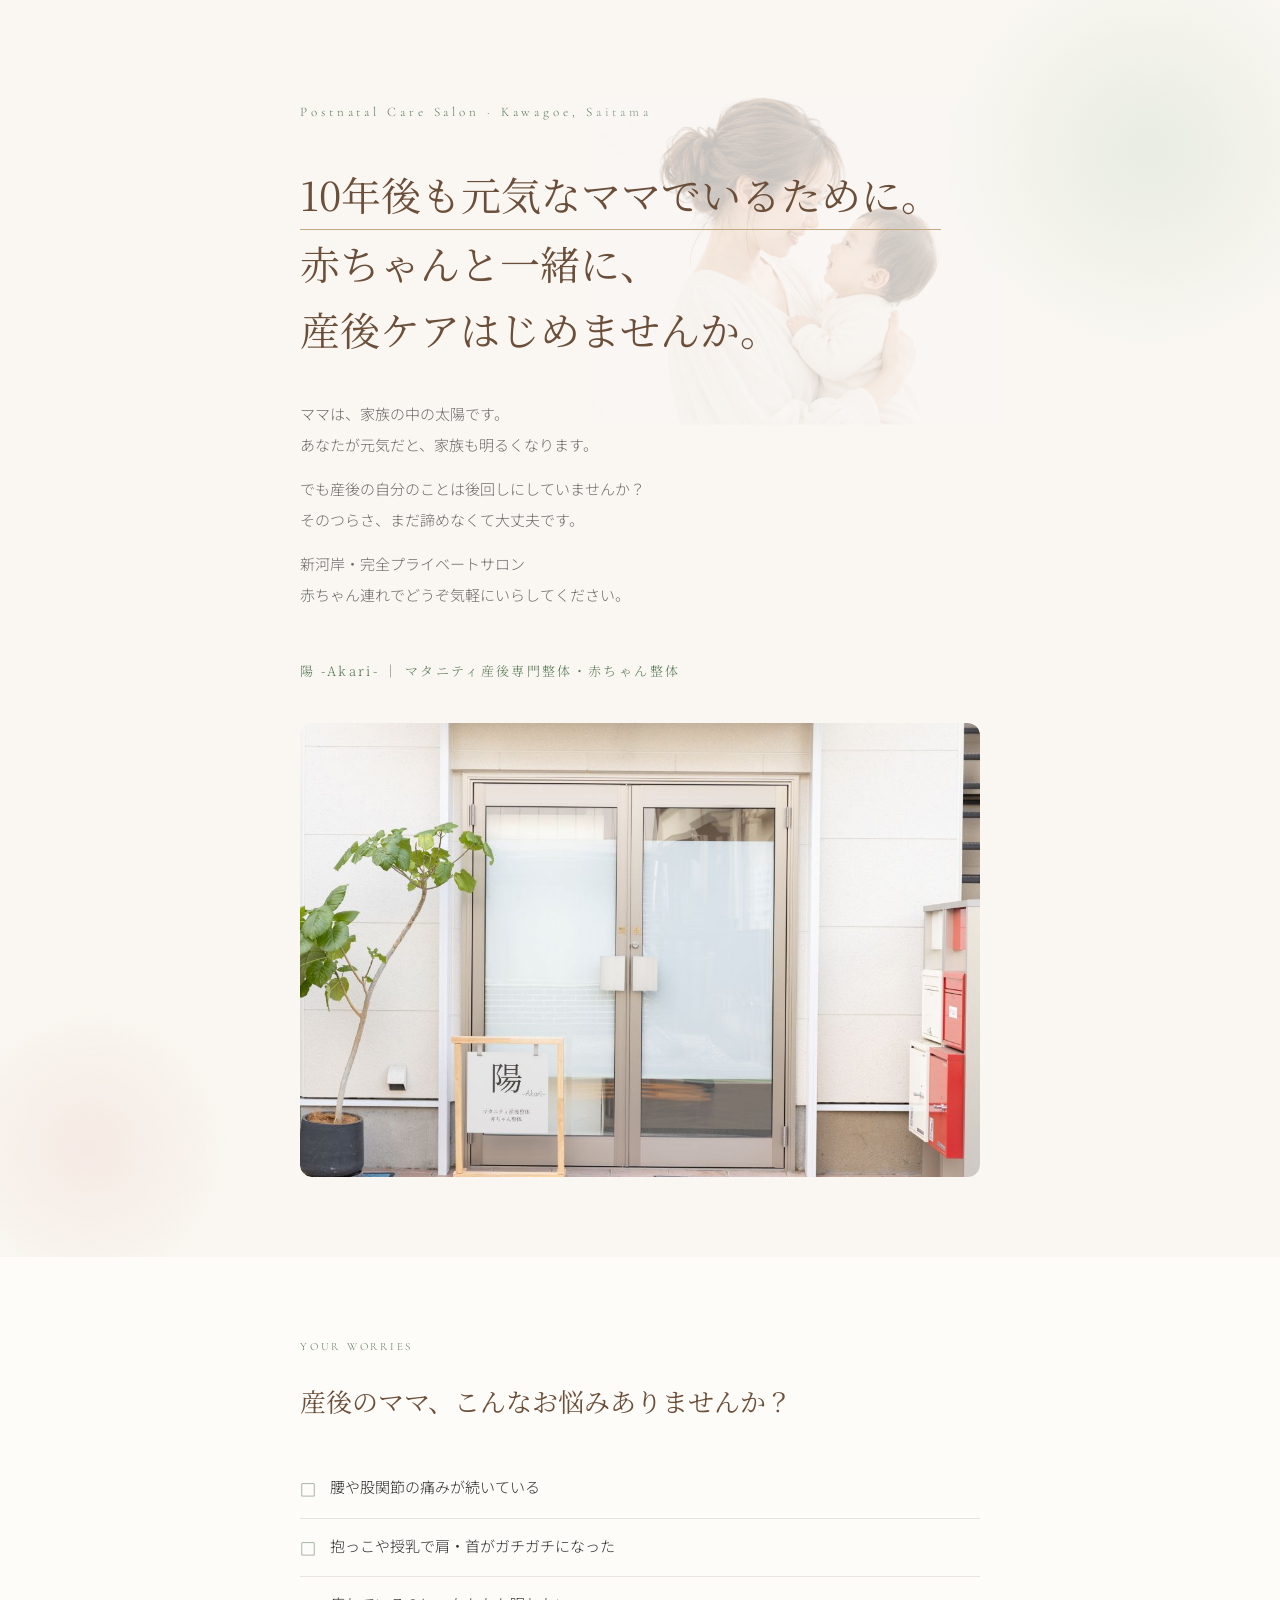
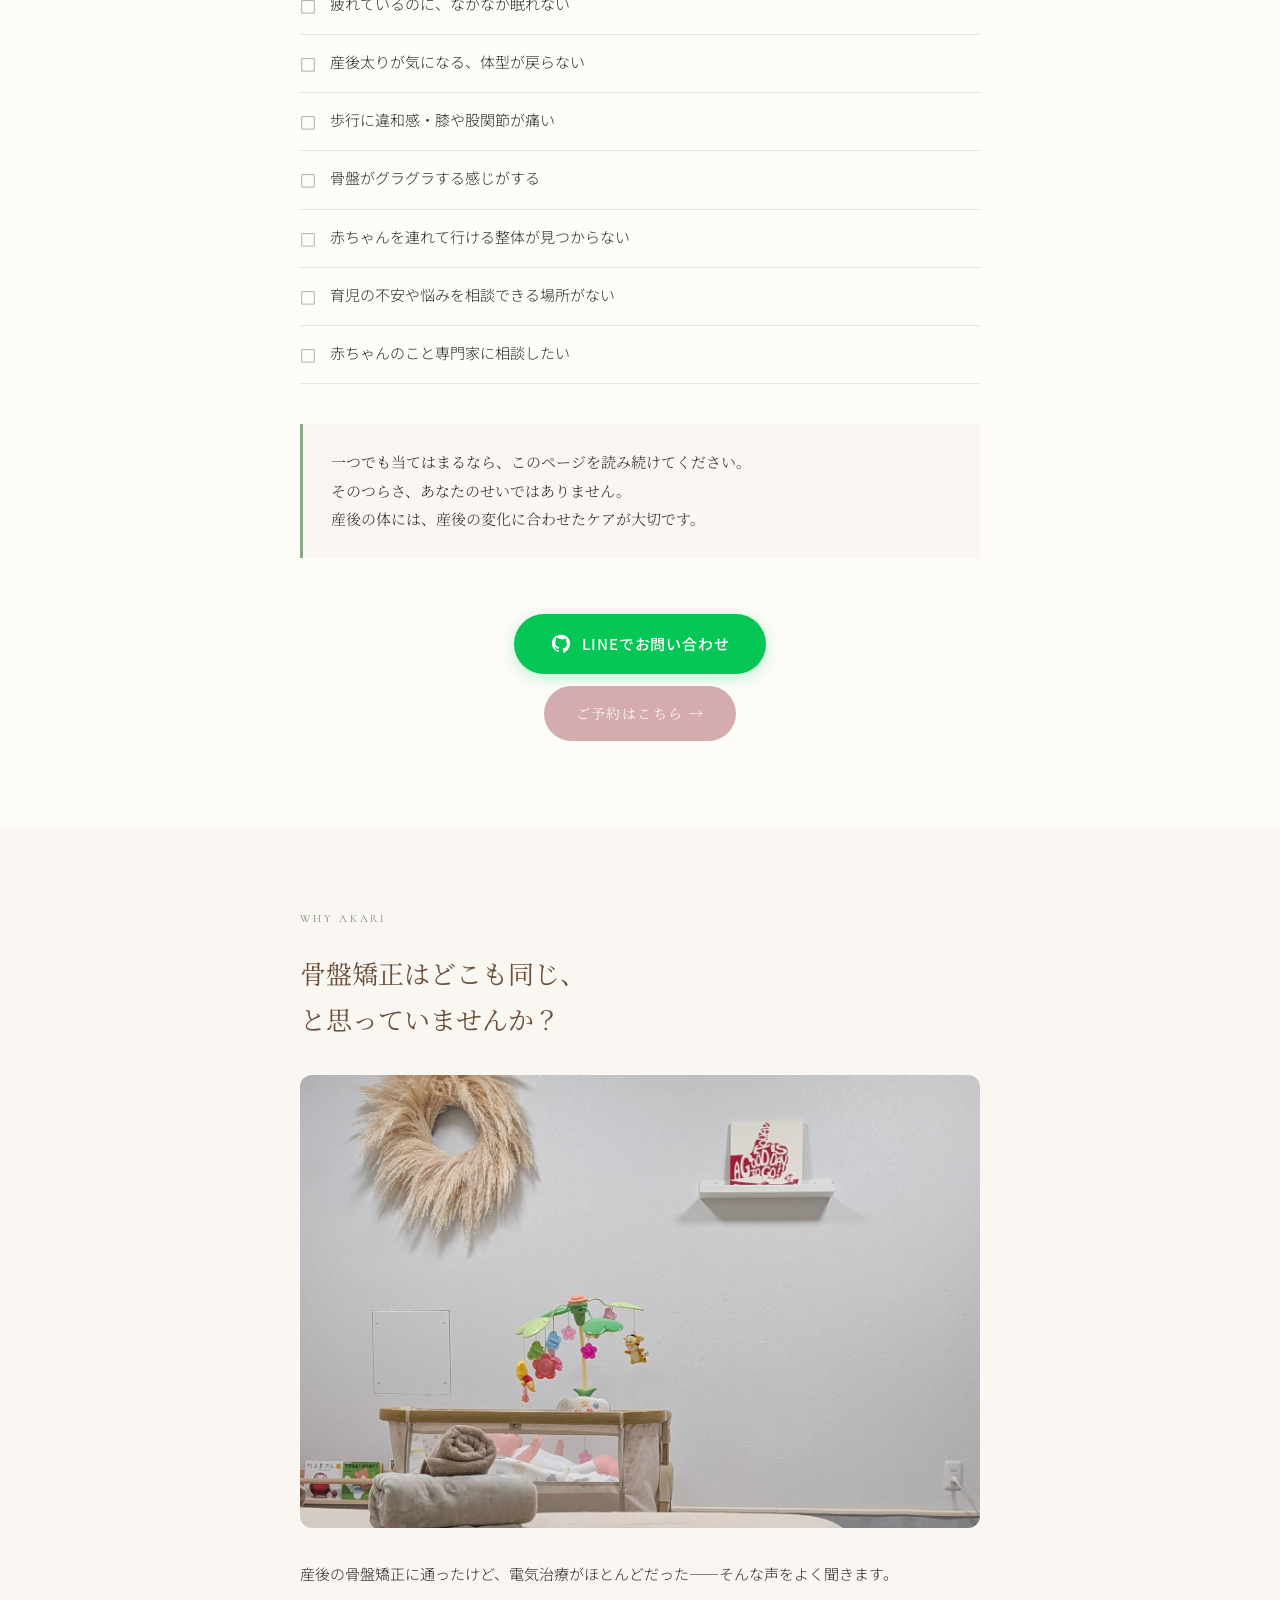
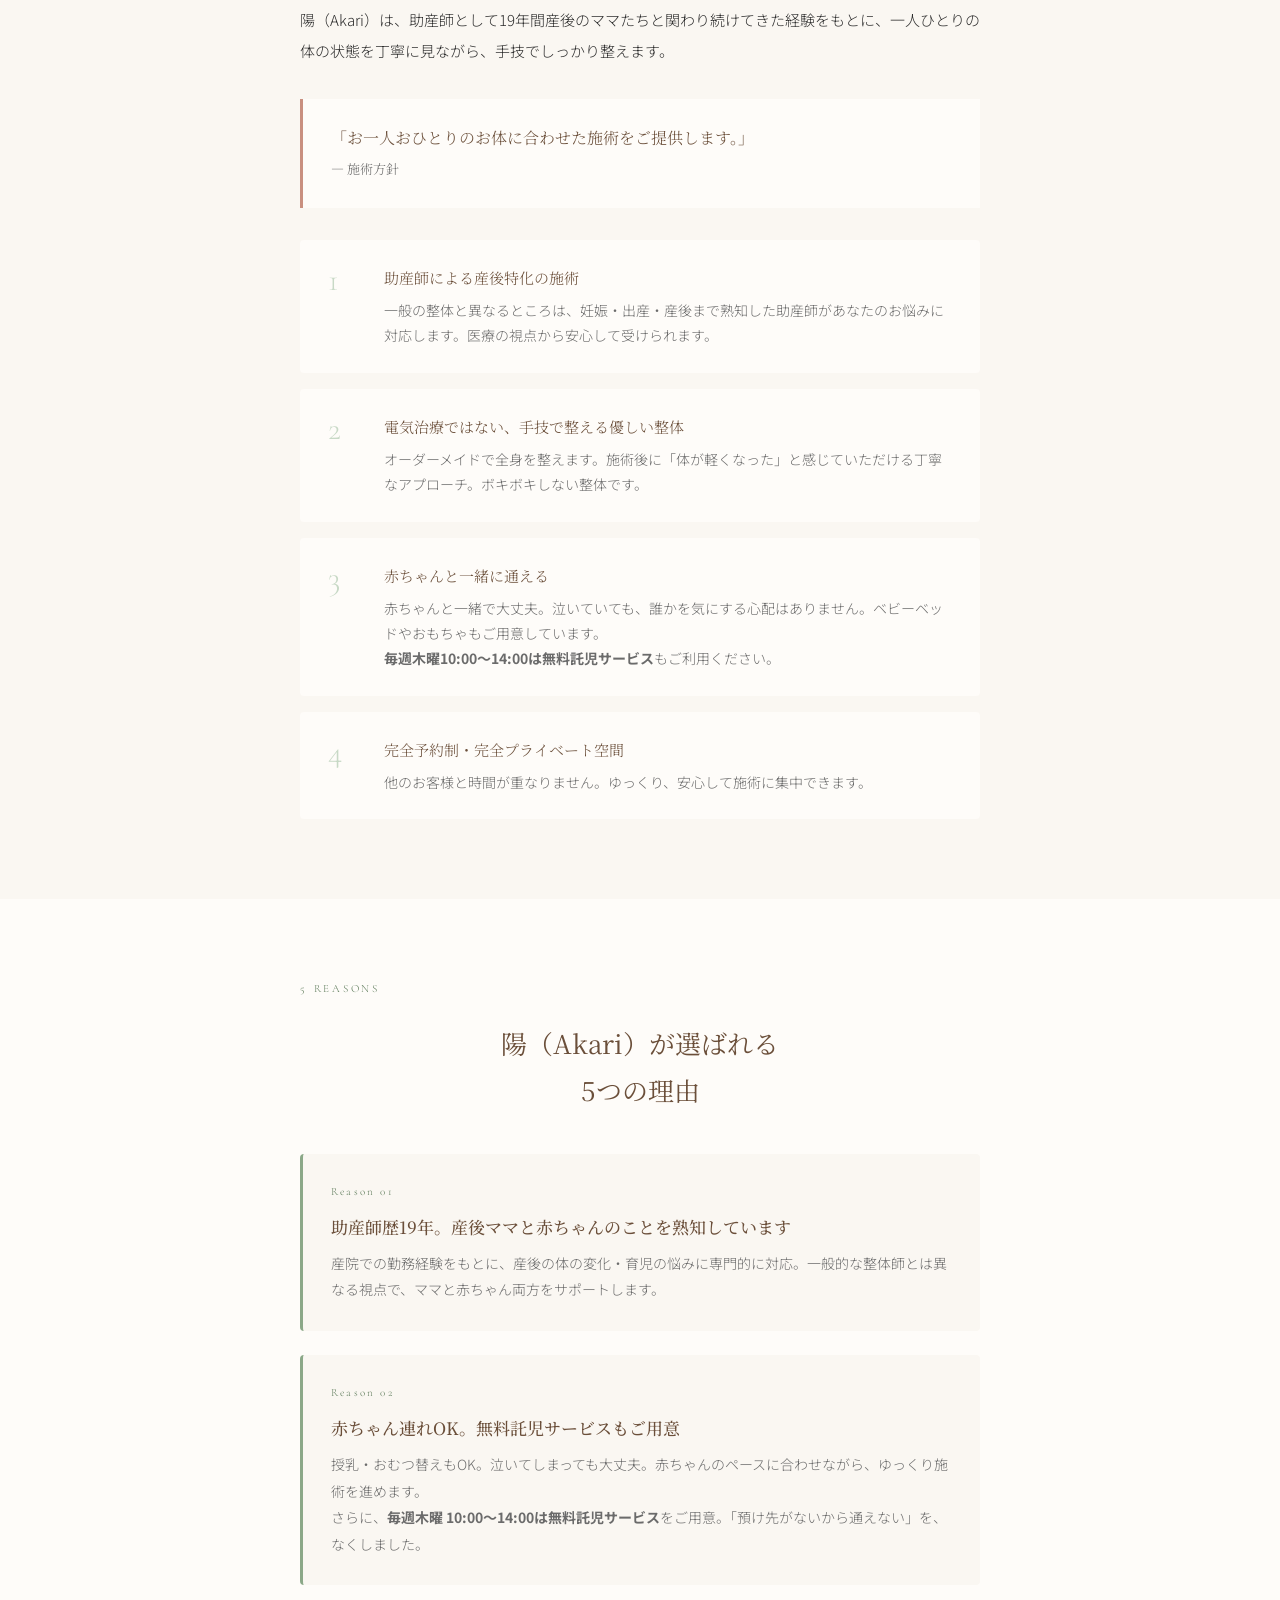
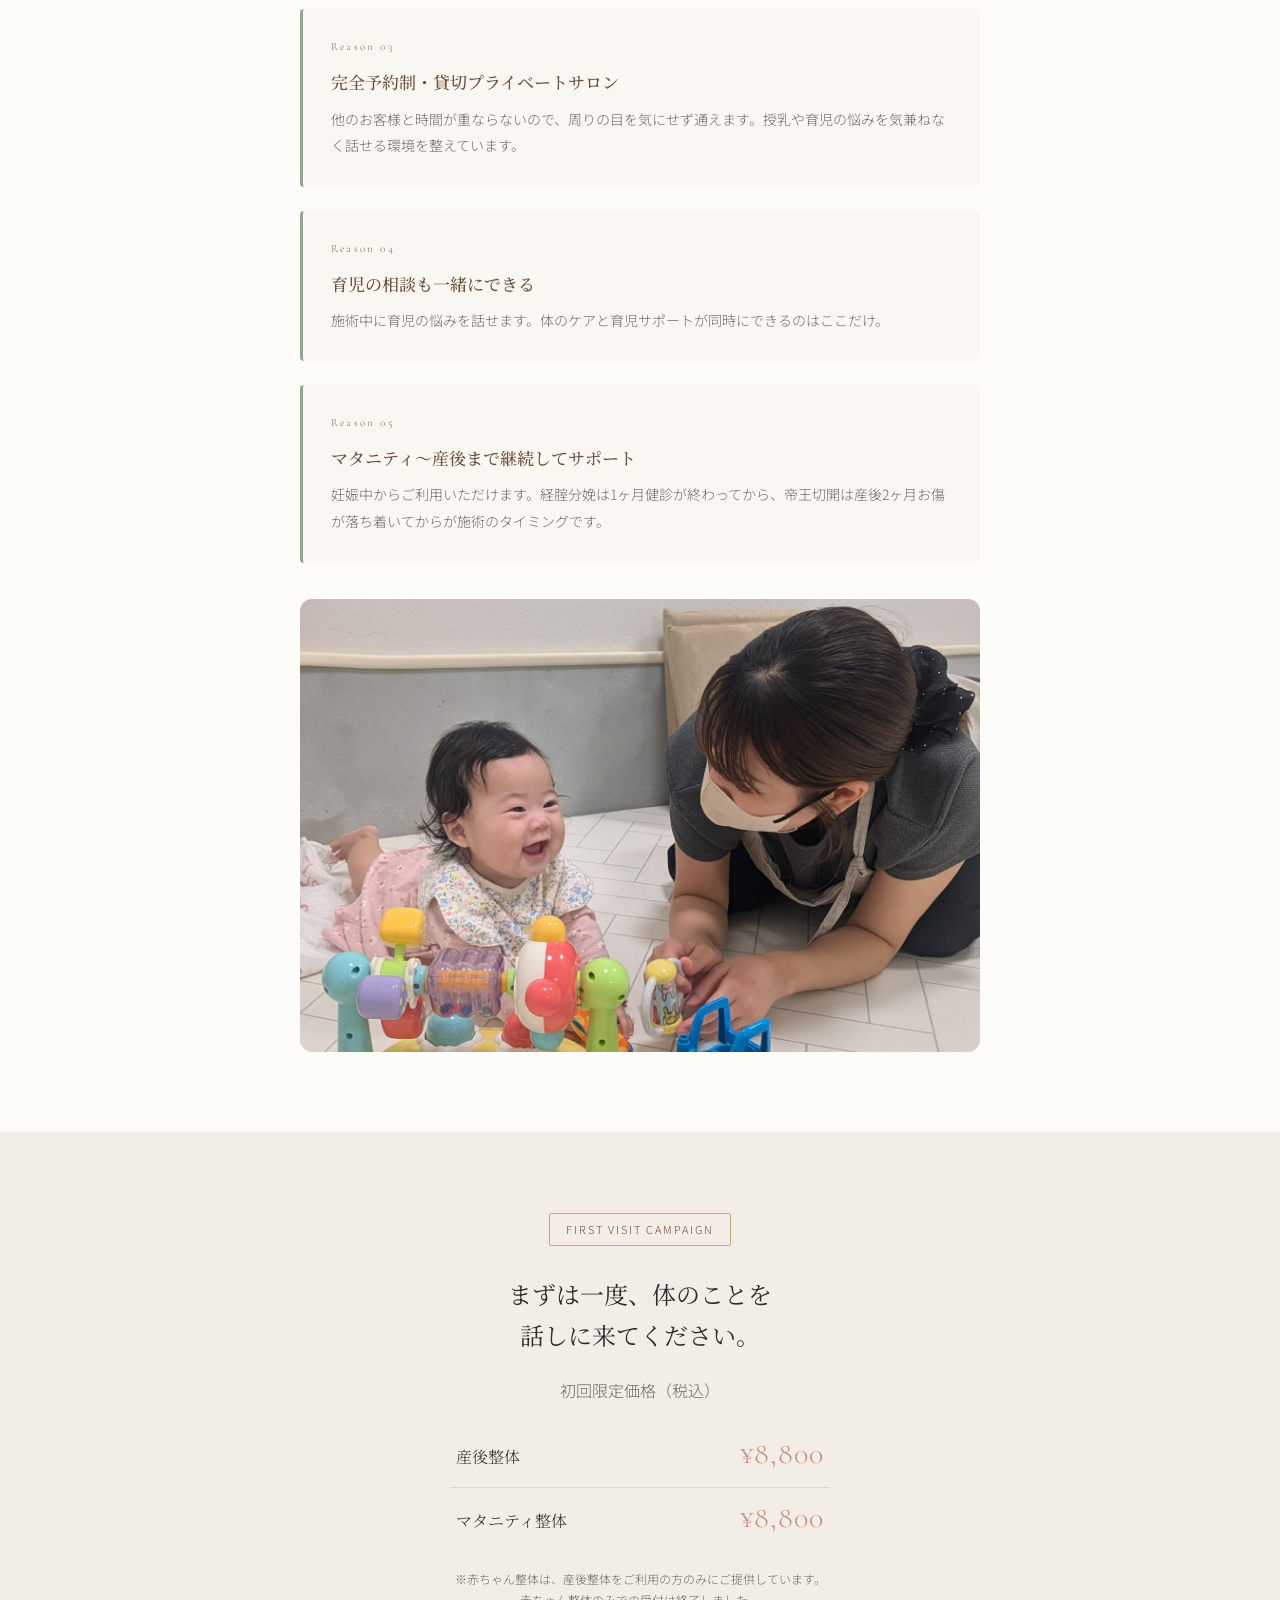
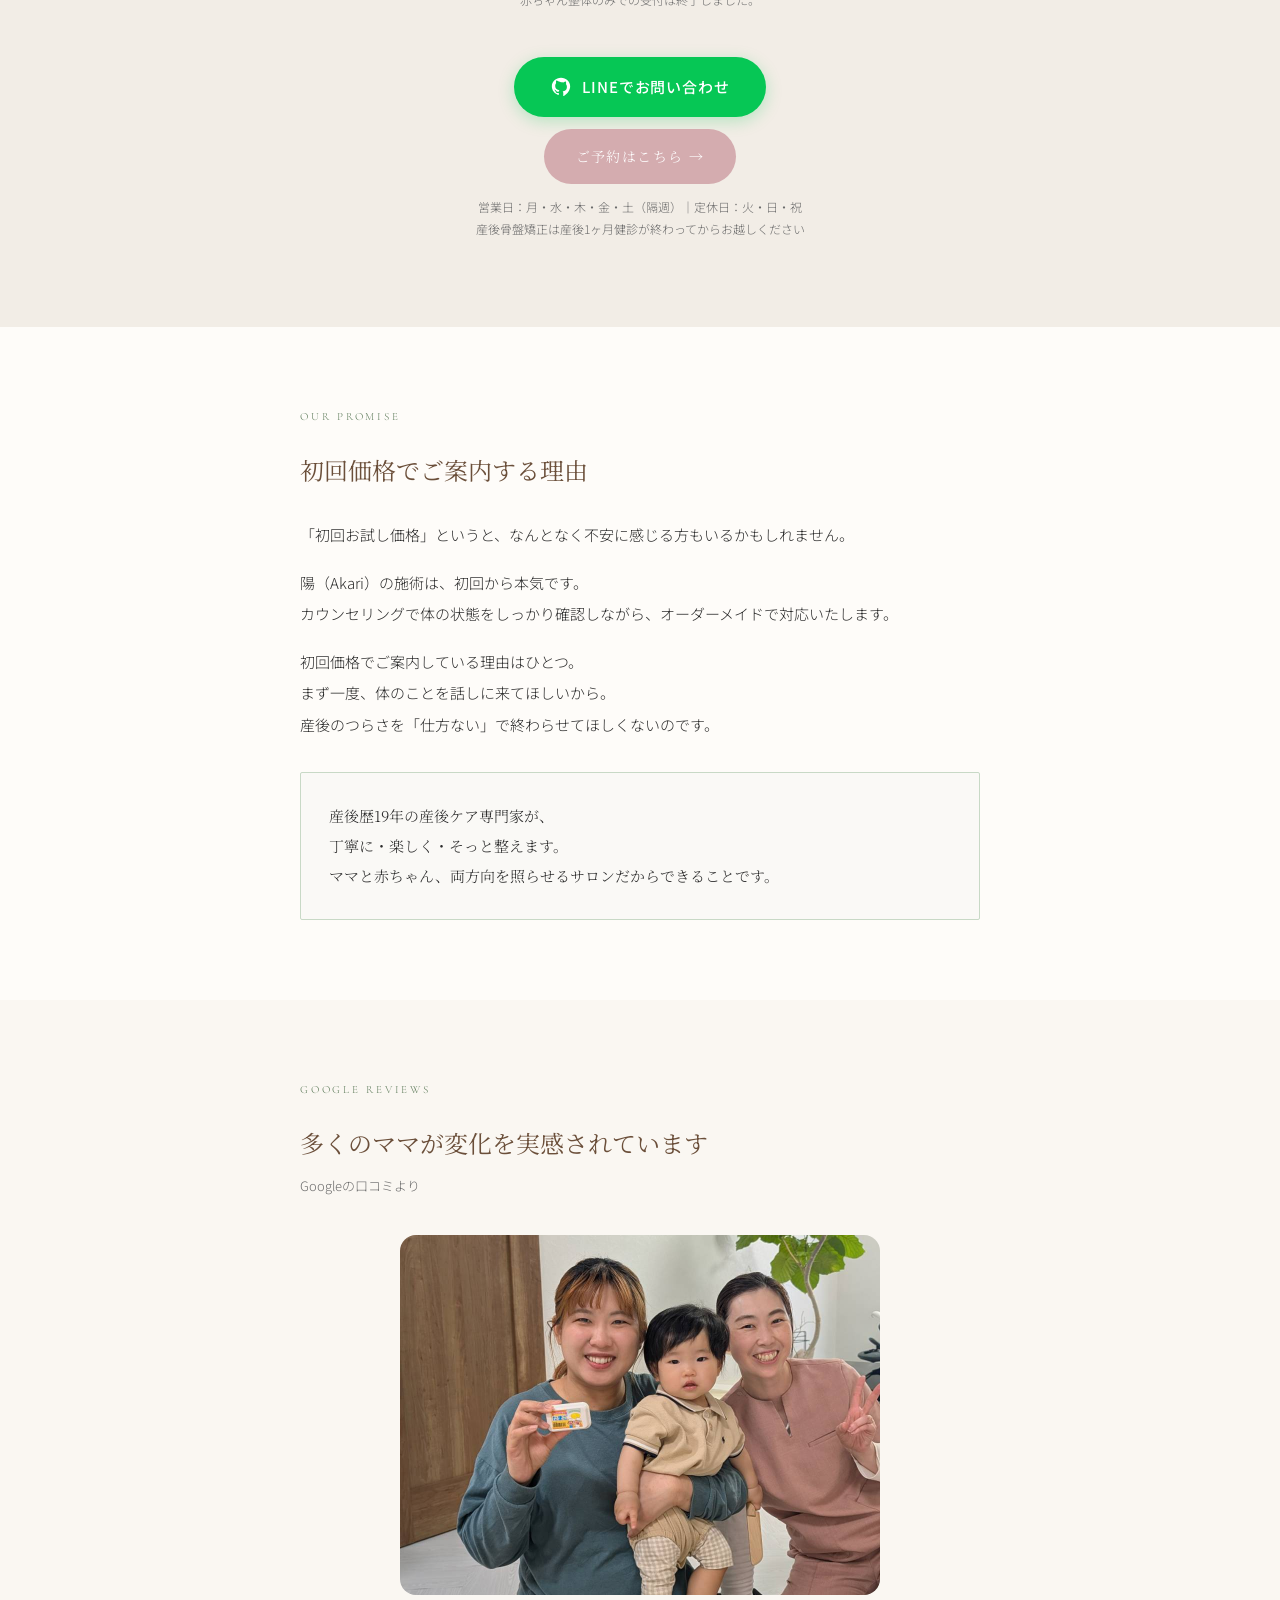
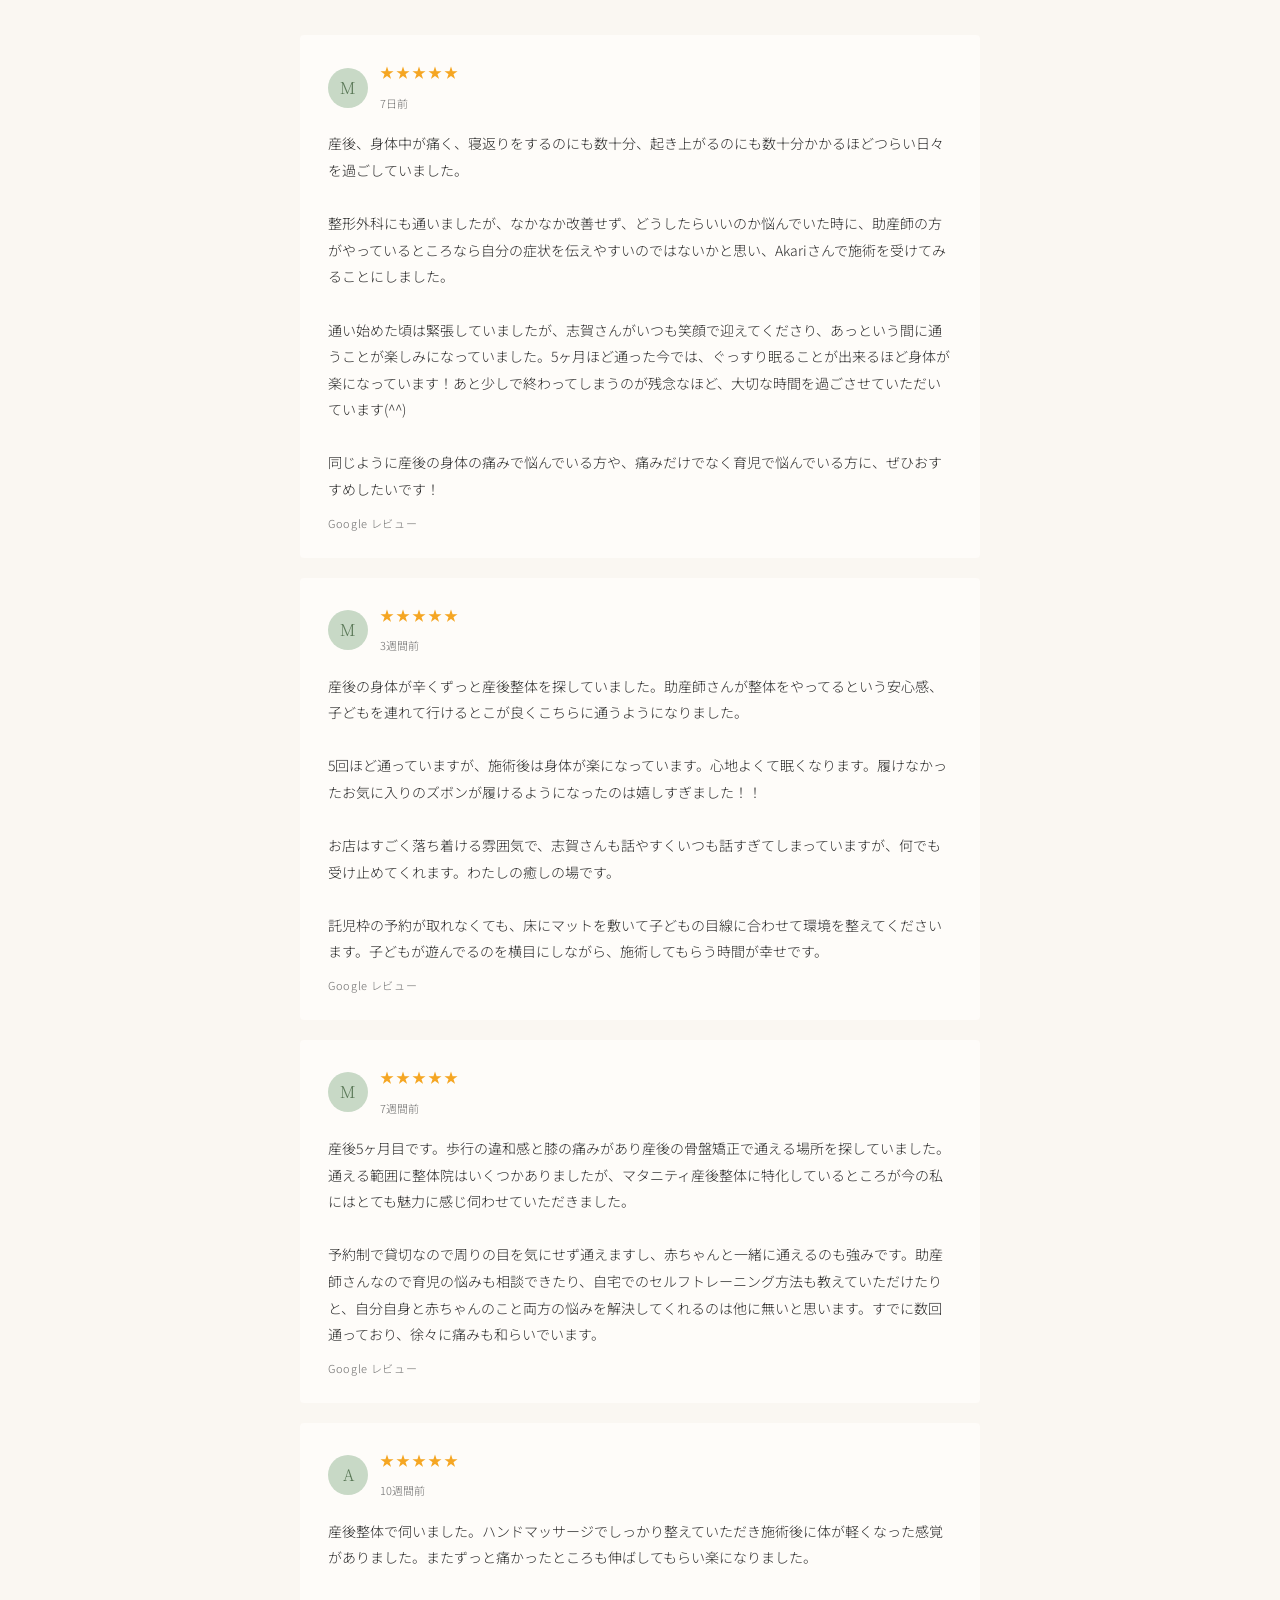
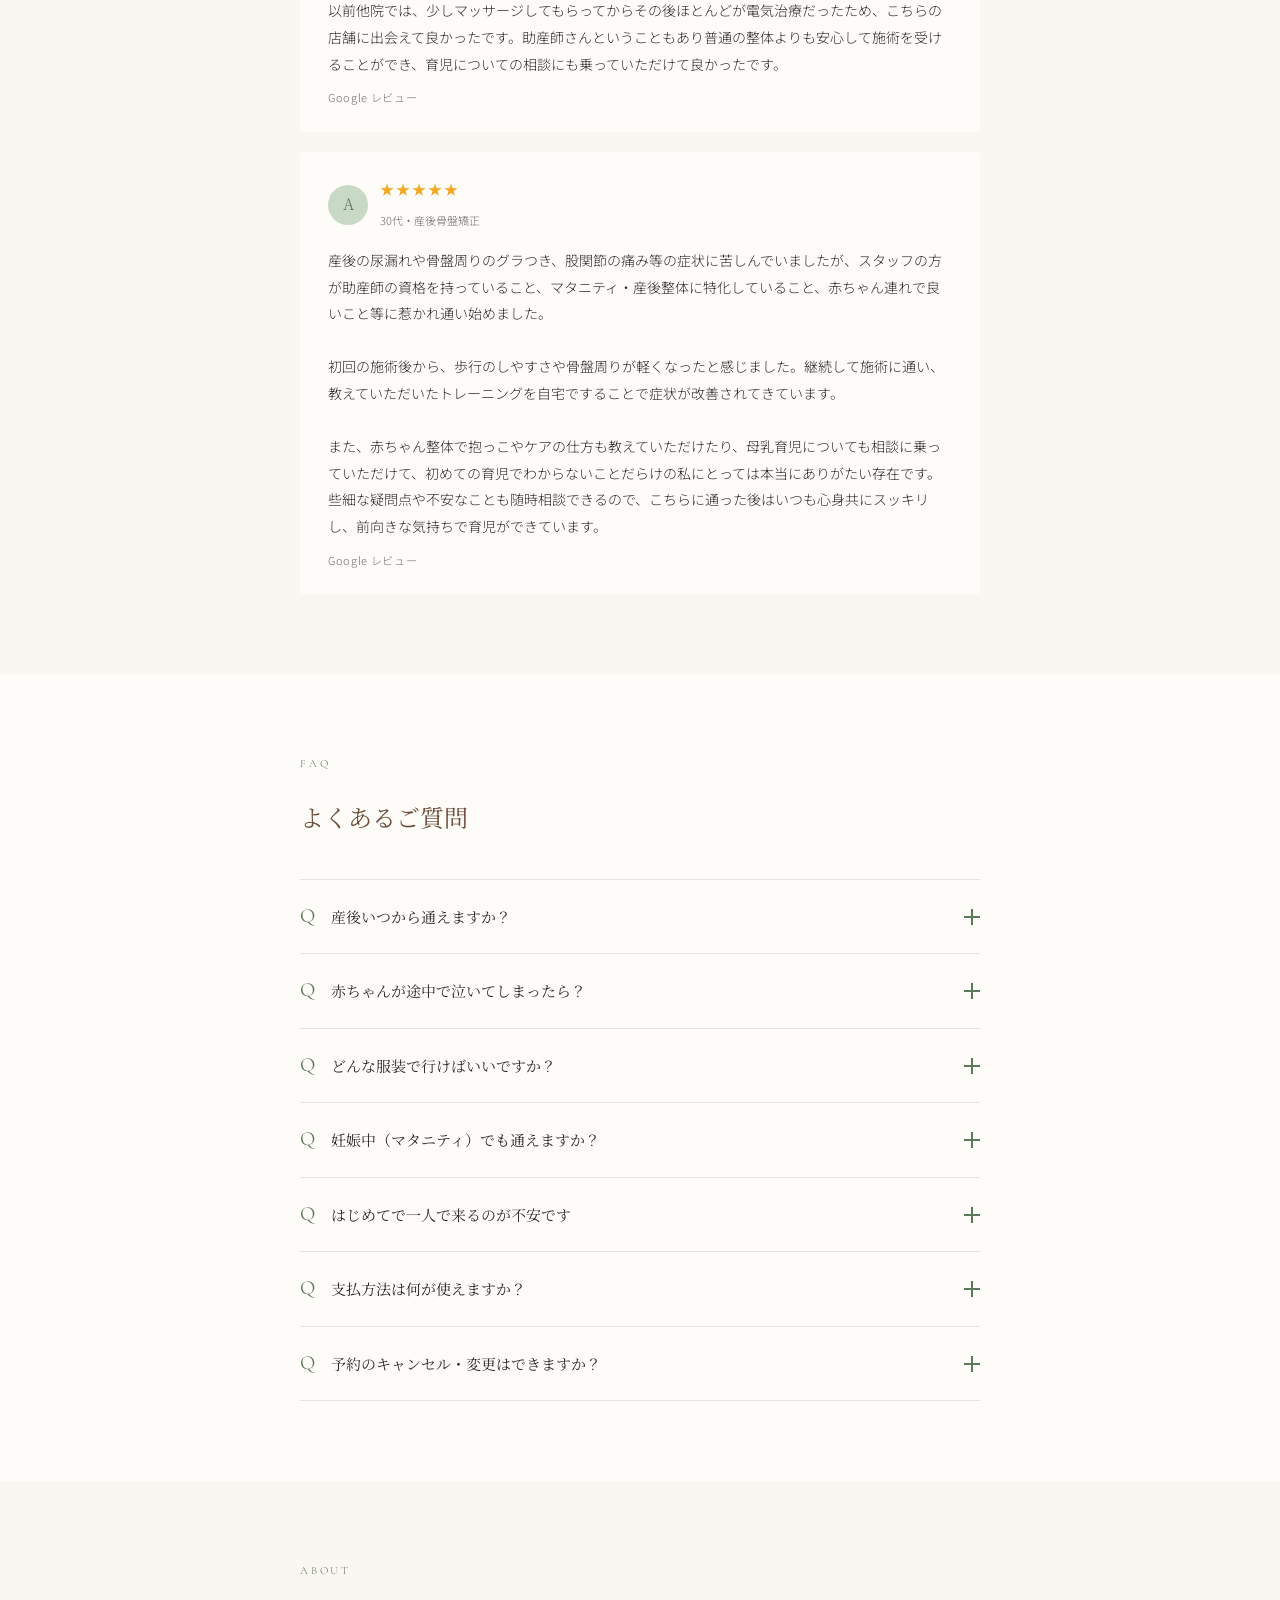
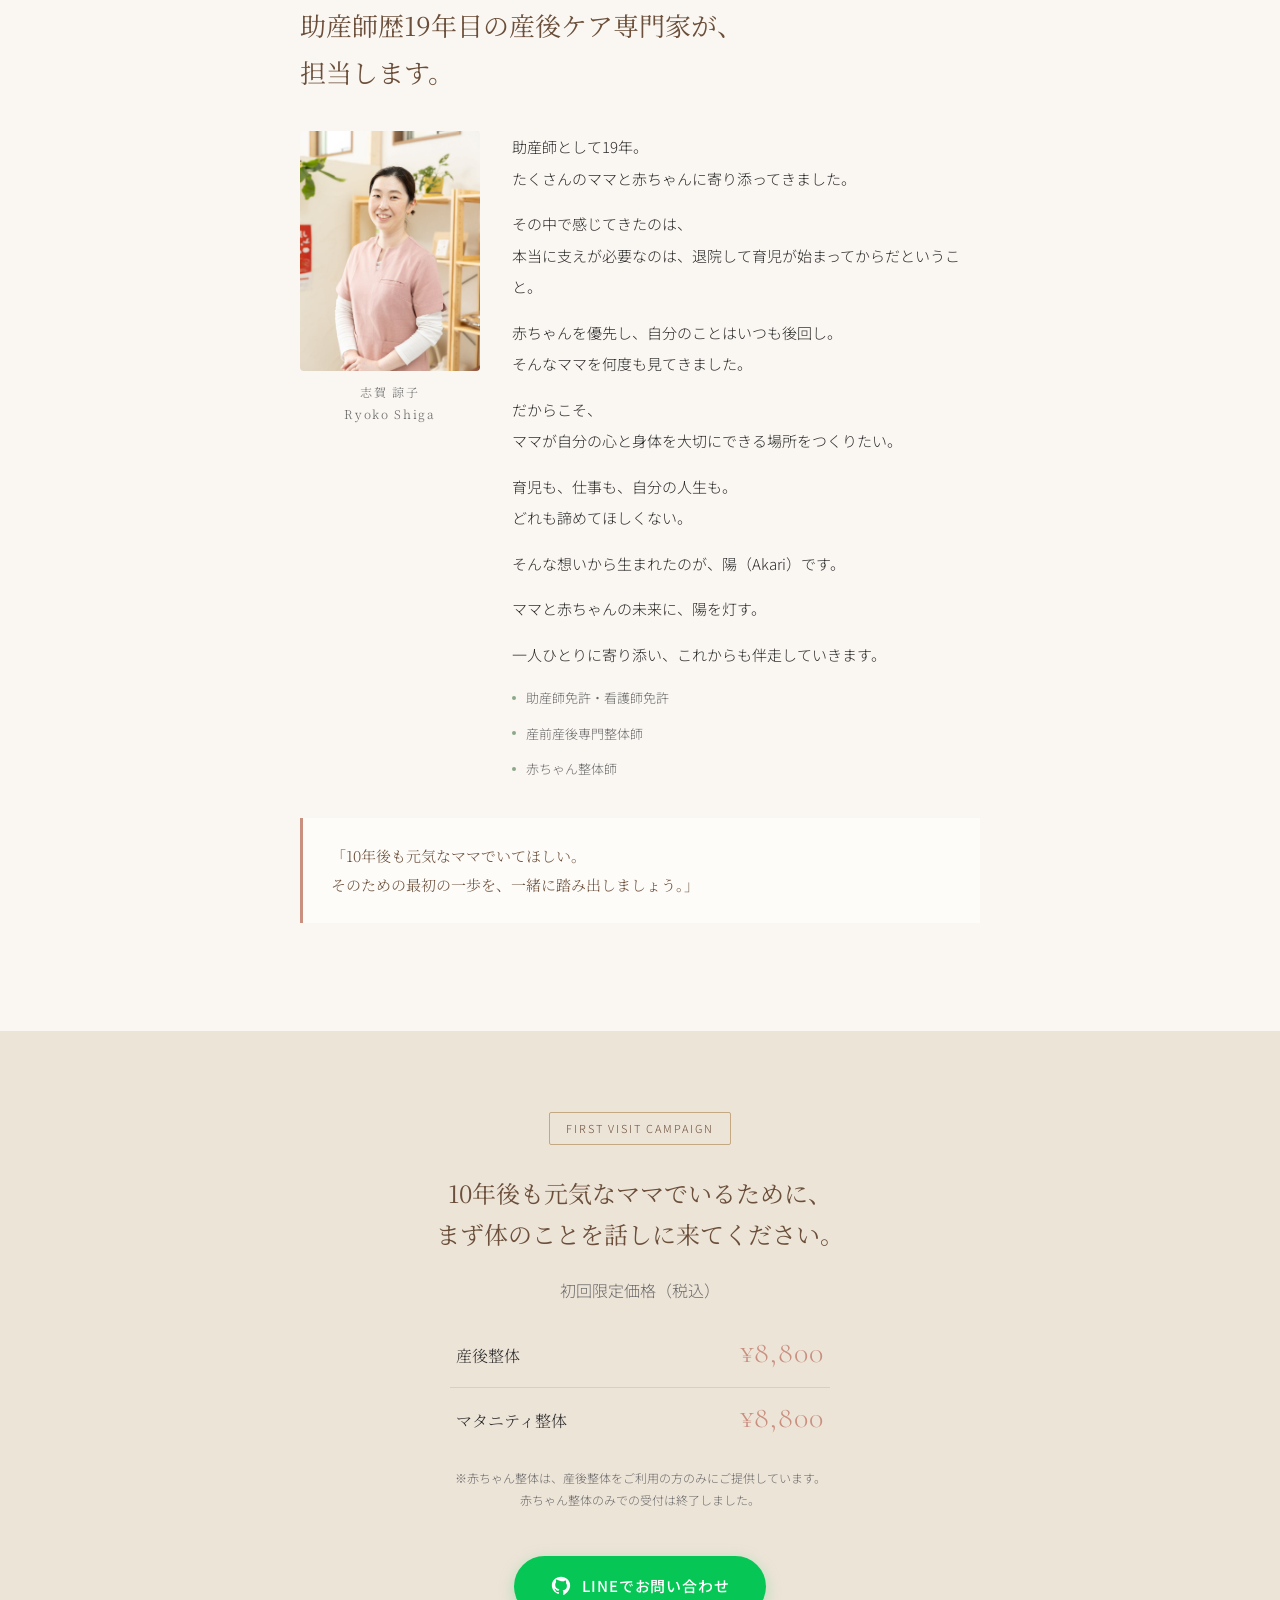
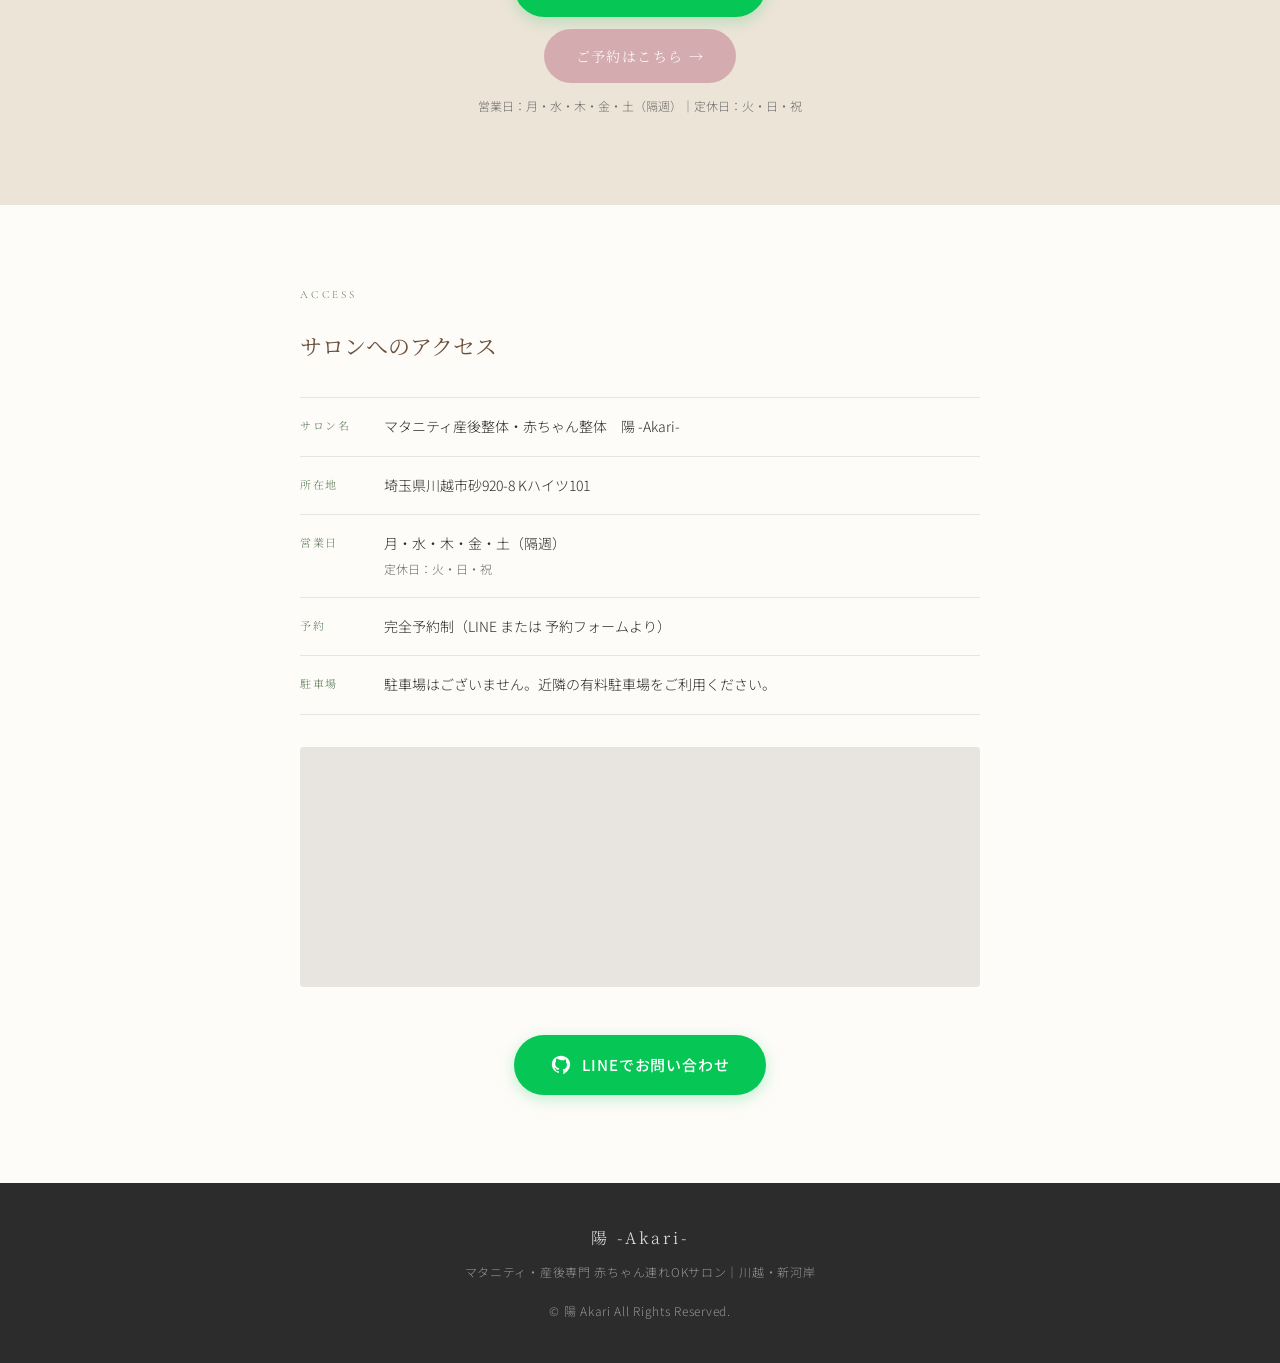
==== commit 55f91634: "Raise first-visit prices to ¥8,800 and swap the childcare photo - Set first-visit 産後整体 and マタニティ整体 t" ====
--- a/index.html
+++ b/index.html
@@ -892,7 +892,7 @@
       </div>
     </div>
     <div style="margin:36px 0 0; border-radius:12px; overflow:hidden;">
-      <img src="images/kids-space.jpg" alt="無料託児スペースで、スタッフが赤ちゃんに絵本を読む様子" class="lp-photo">
+      <img src="images/kids-space-2.jpg" alt="無料託児スペースで、スタッフが赤ちゃんと笑顔で一緒に遊ぶ様子" class="lp-photo">
     </div>
   </div>
 </section>
@@ -904,8 +904,8 @@
     <h2 class="offer-title">まずは一度、体のことを<br>話しに来てください。</h2>
     <p class="offer-unit" style="margin-bottom:18px;">初回限定価格（税込）</p>
     <div class="price-list">
-      <div class="price-row"><span class="price-name">産後整体</span><span class="price-value">¥4,980</span></div>
-      <div class="price-row"><span class="price-name">マタニティ整体</span><span class="price-value">¥4,980</span></div>
+      <div class="price-row"><span class="price-name">産後整体</span><span class="price-value">¥8,800</span></div>
+      <div class="price-row"><span class="price-name">マタニティ整体</span><span class="price-value">¥8,800</span></div>
     </div>
     <p class="note" style="font-size:12px;color:var(--mid-gray);line-height:1.8;margin:-18px 0 30px;">※赤ちゃん整体は、産後整体をご利用の方のみにご提供しています。<br>赤ちゃん整体のみでの受付は終了しました。</p>
     <div class="cta-block">
@@ -1148,8 +1148,8 @@
     <h2 class="offer-title">10年後も元気なママでいるために、<br>まず体のことを話しに来てください。</h2>
     <p class="offer-unit" style="margin-bottom:18px;">初回限定価格（税込）</p>
     <div class="price-list">
-      <div class="price-row"><span class="price-name">産後整体</span><span class="price-value">¥4,980</span></div>
-      <div class="price-row"><span class="price-name">マタニティ整体</span><span class="price-value">¥4,980</span></div>
+      <div class="price-row"><span class="price-name">産後整体</span><span class="price-value">¥8,800</span></div>
+      <div class="price-row"><span class="price-name">マタニティ整体</span><span class="price-value">¥8,800</span></div>
     </div>
     <p class="note" style="font-size:12px;color:var(--mid-gray);line-height:1.8;margin:-18px 0 30px;">※赤ちゃん整体は、産後整体をご利用の方のみにご提供しています。<br>赤ちゃん整体のみでの受付は終了しました。</p>
     <div class="cta-block">
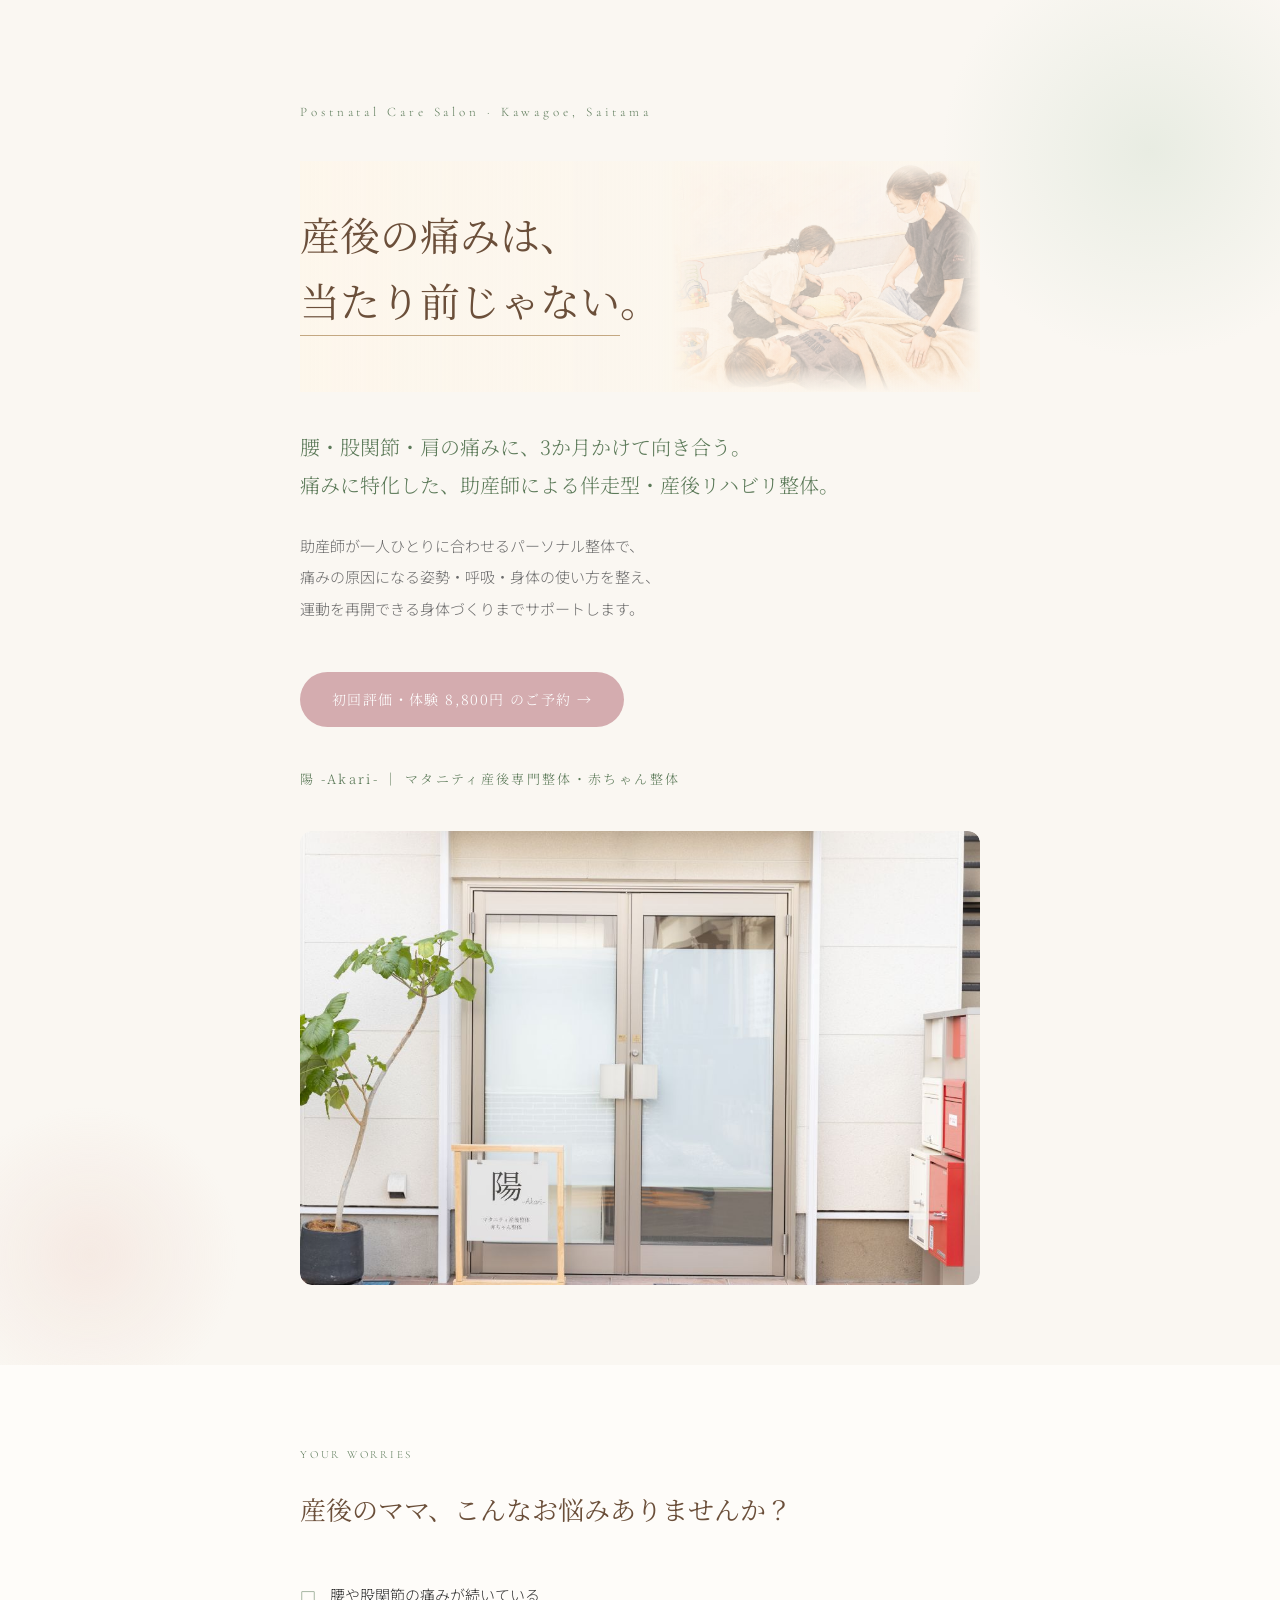
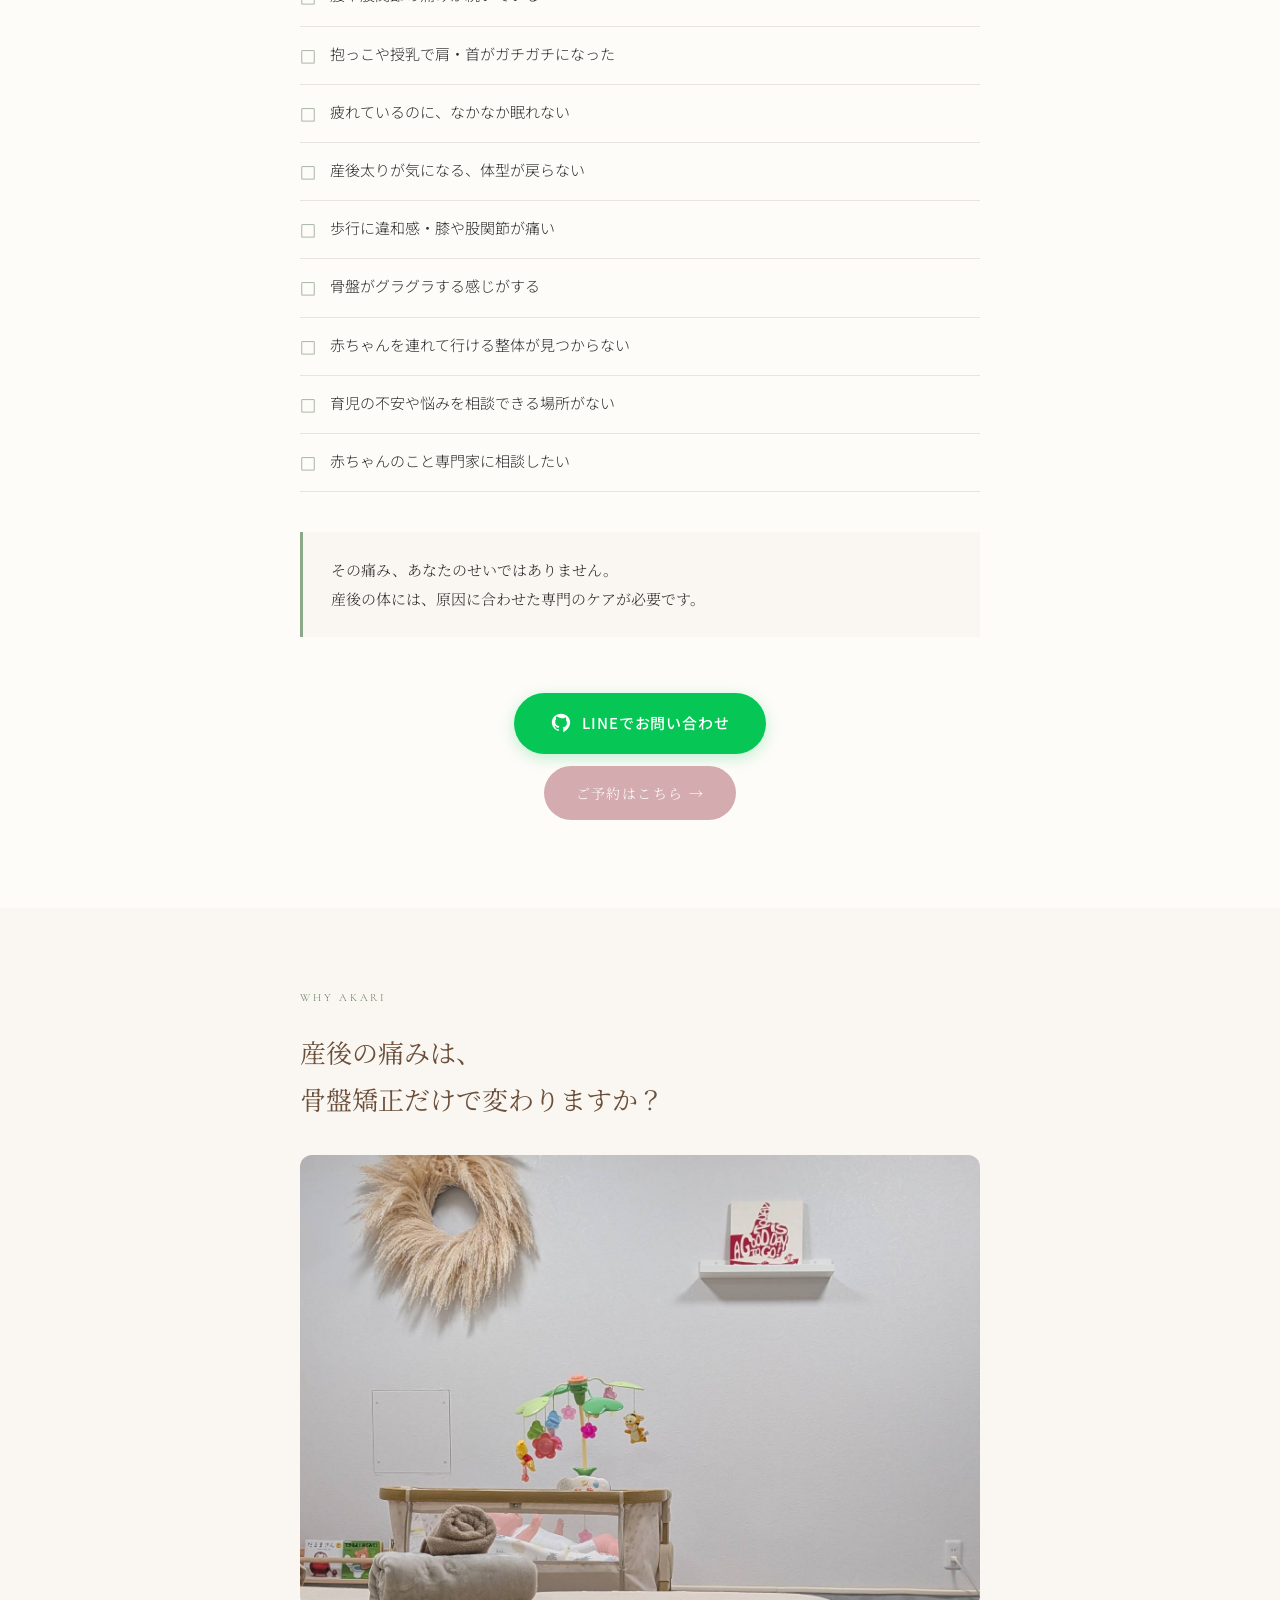
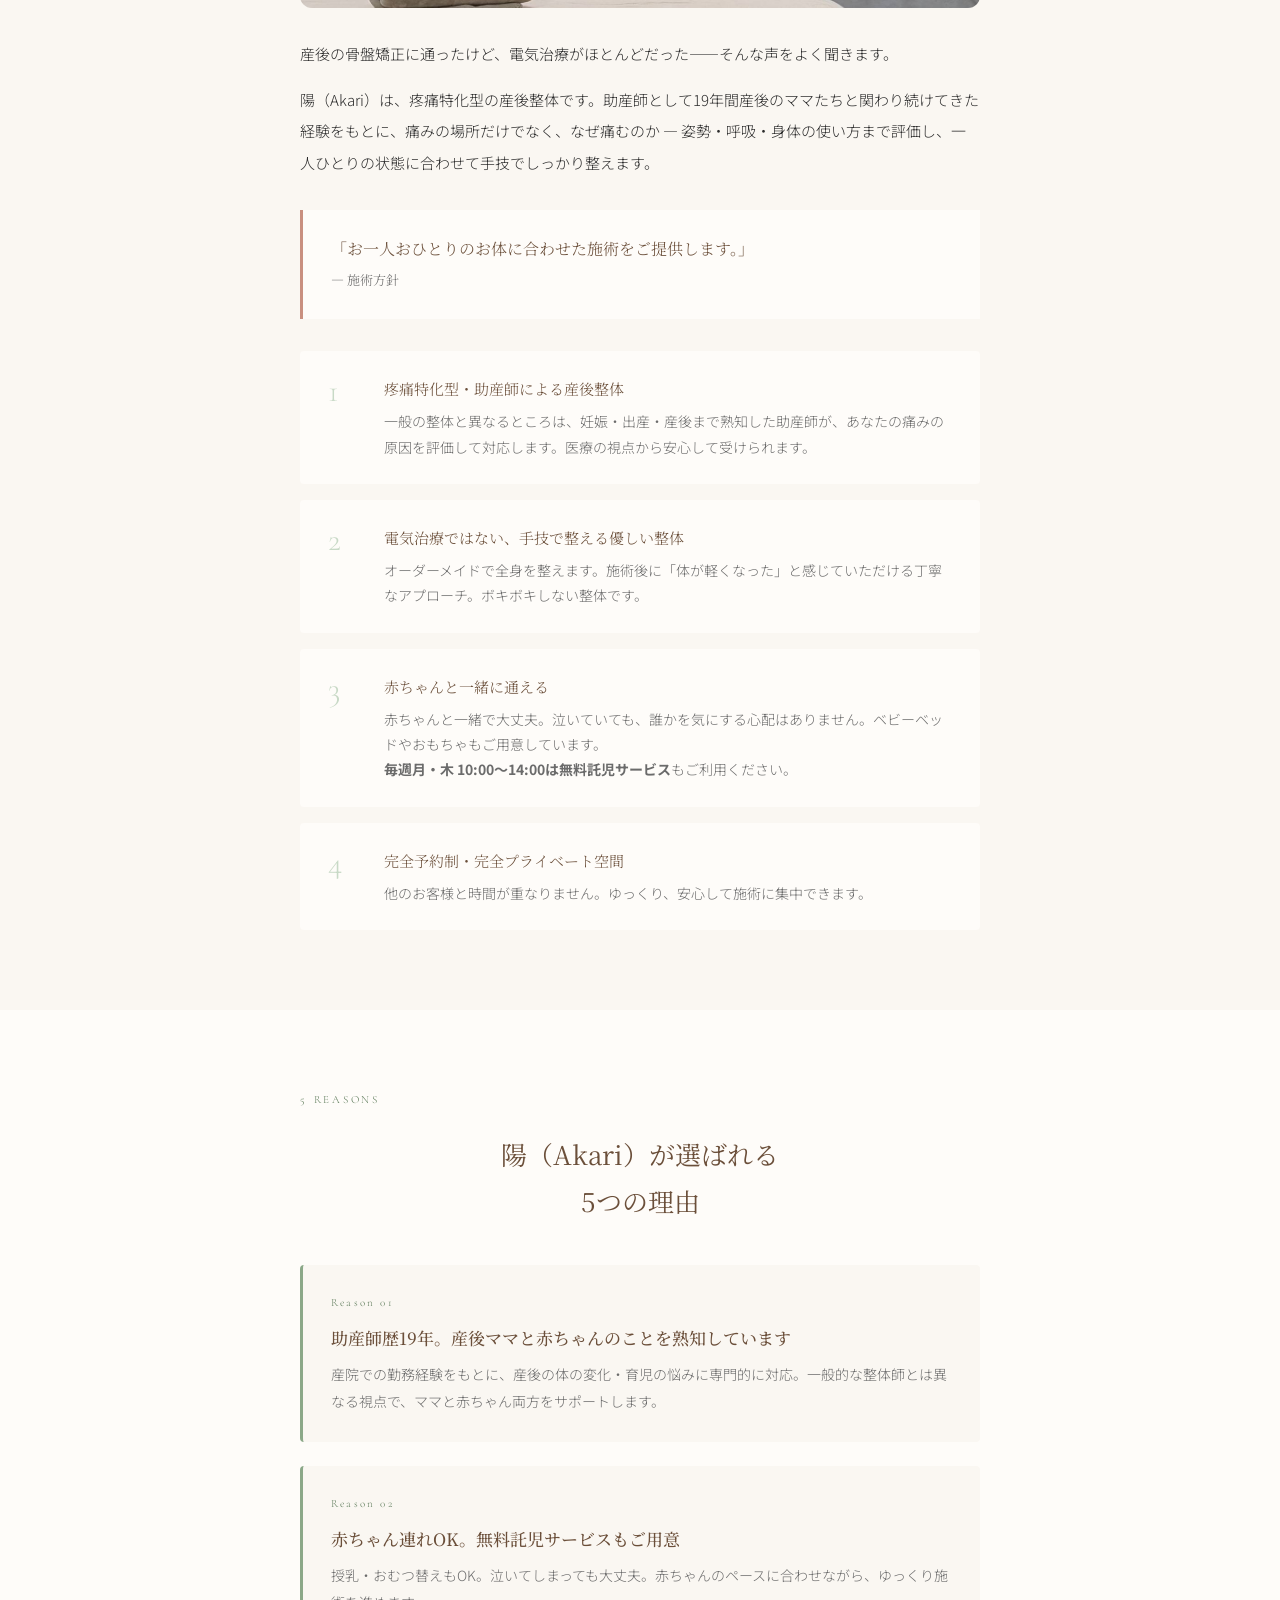
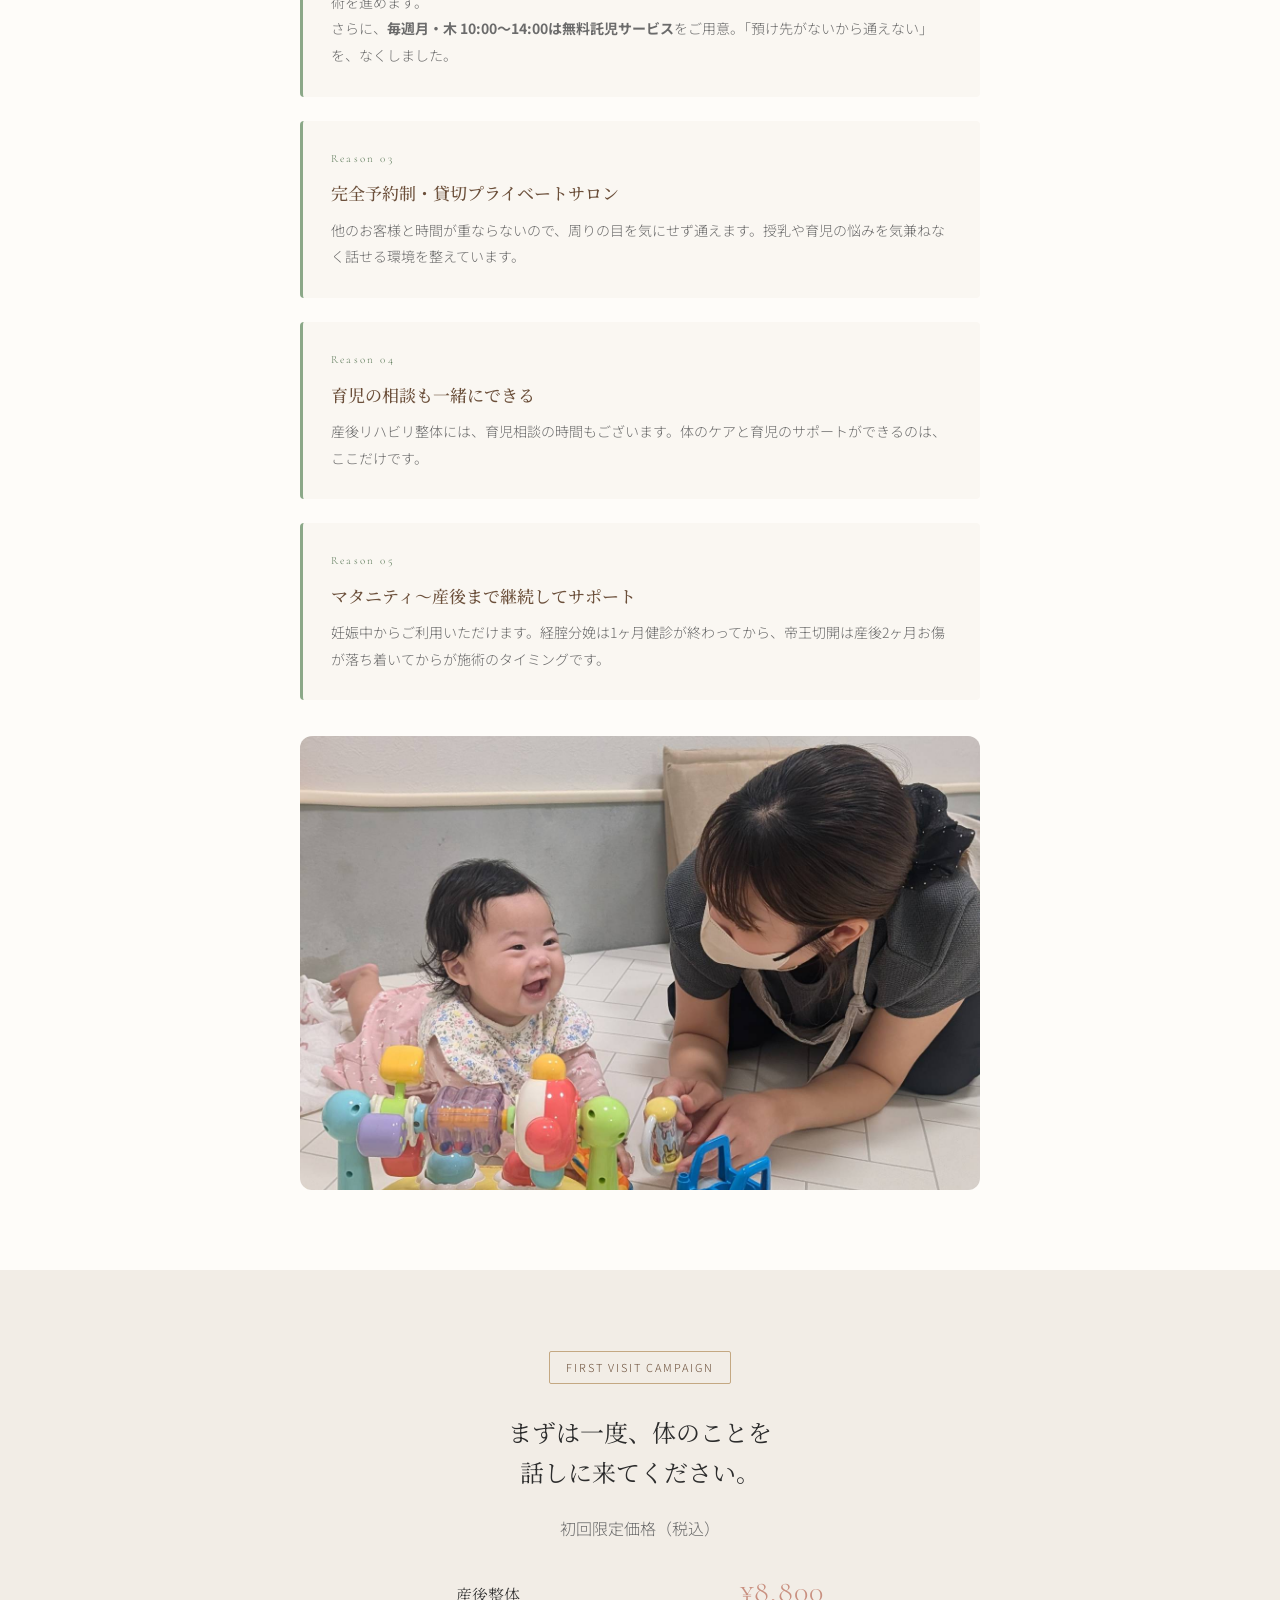
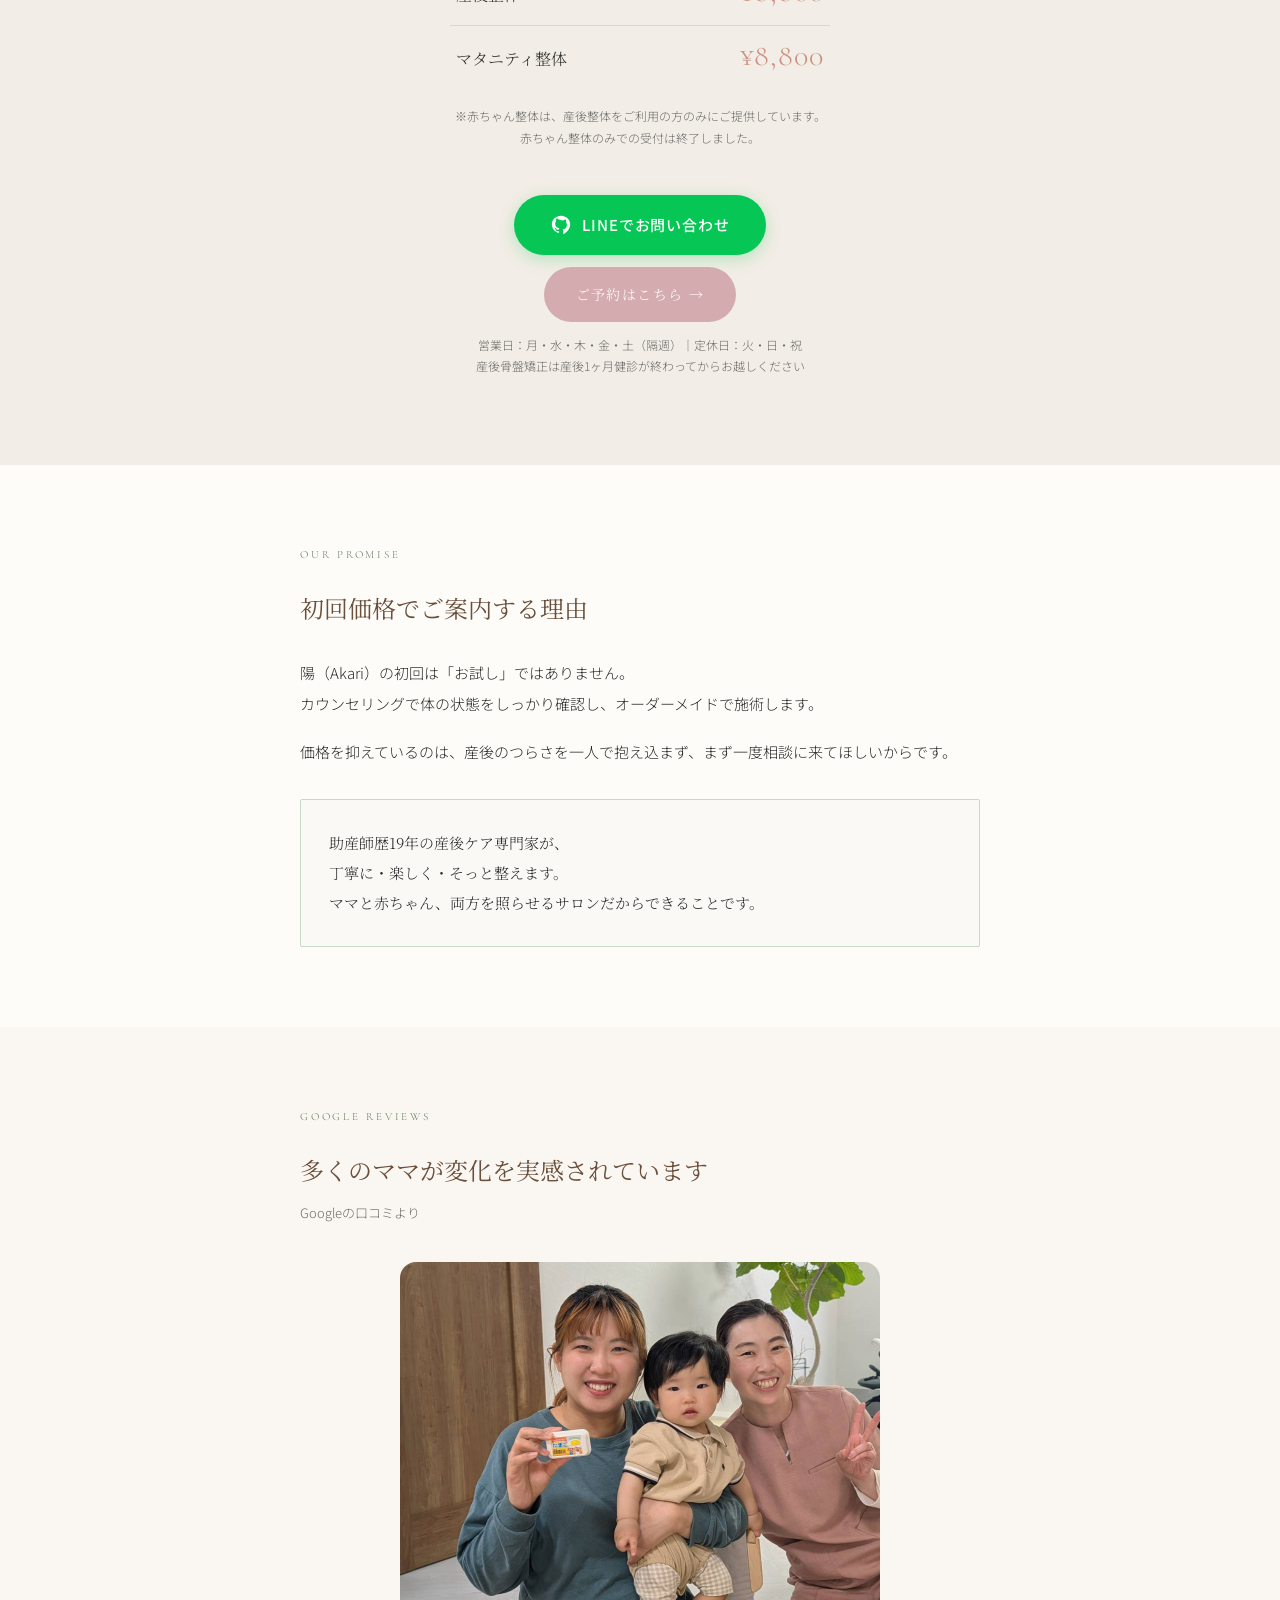
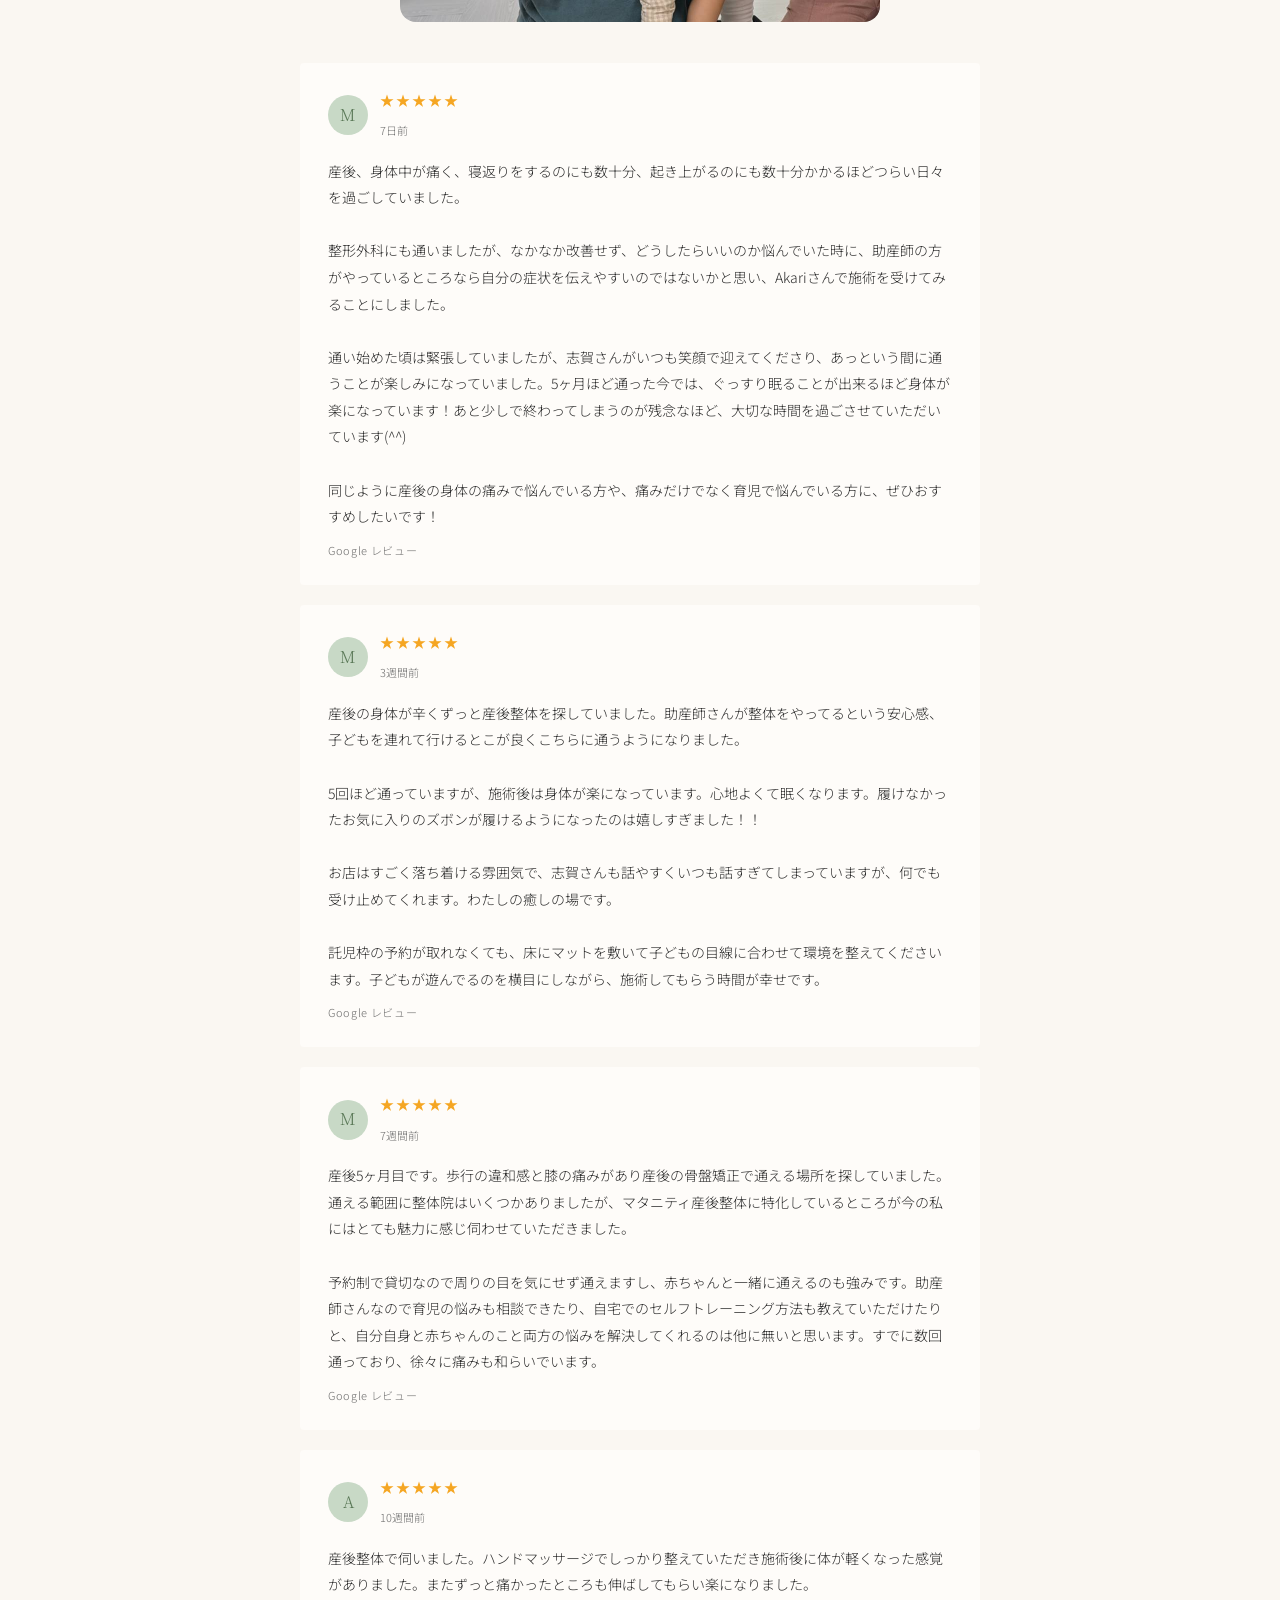
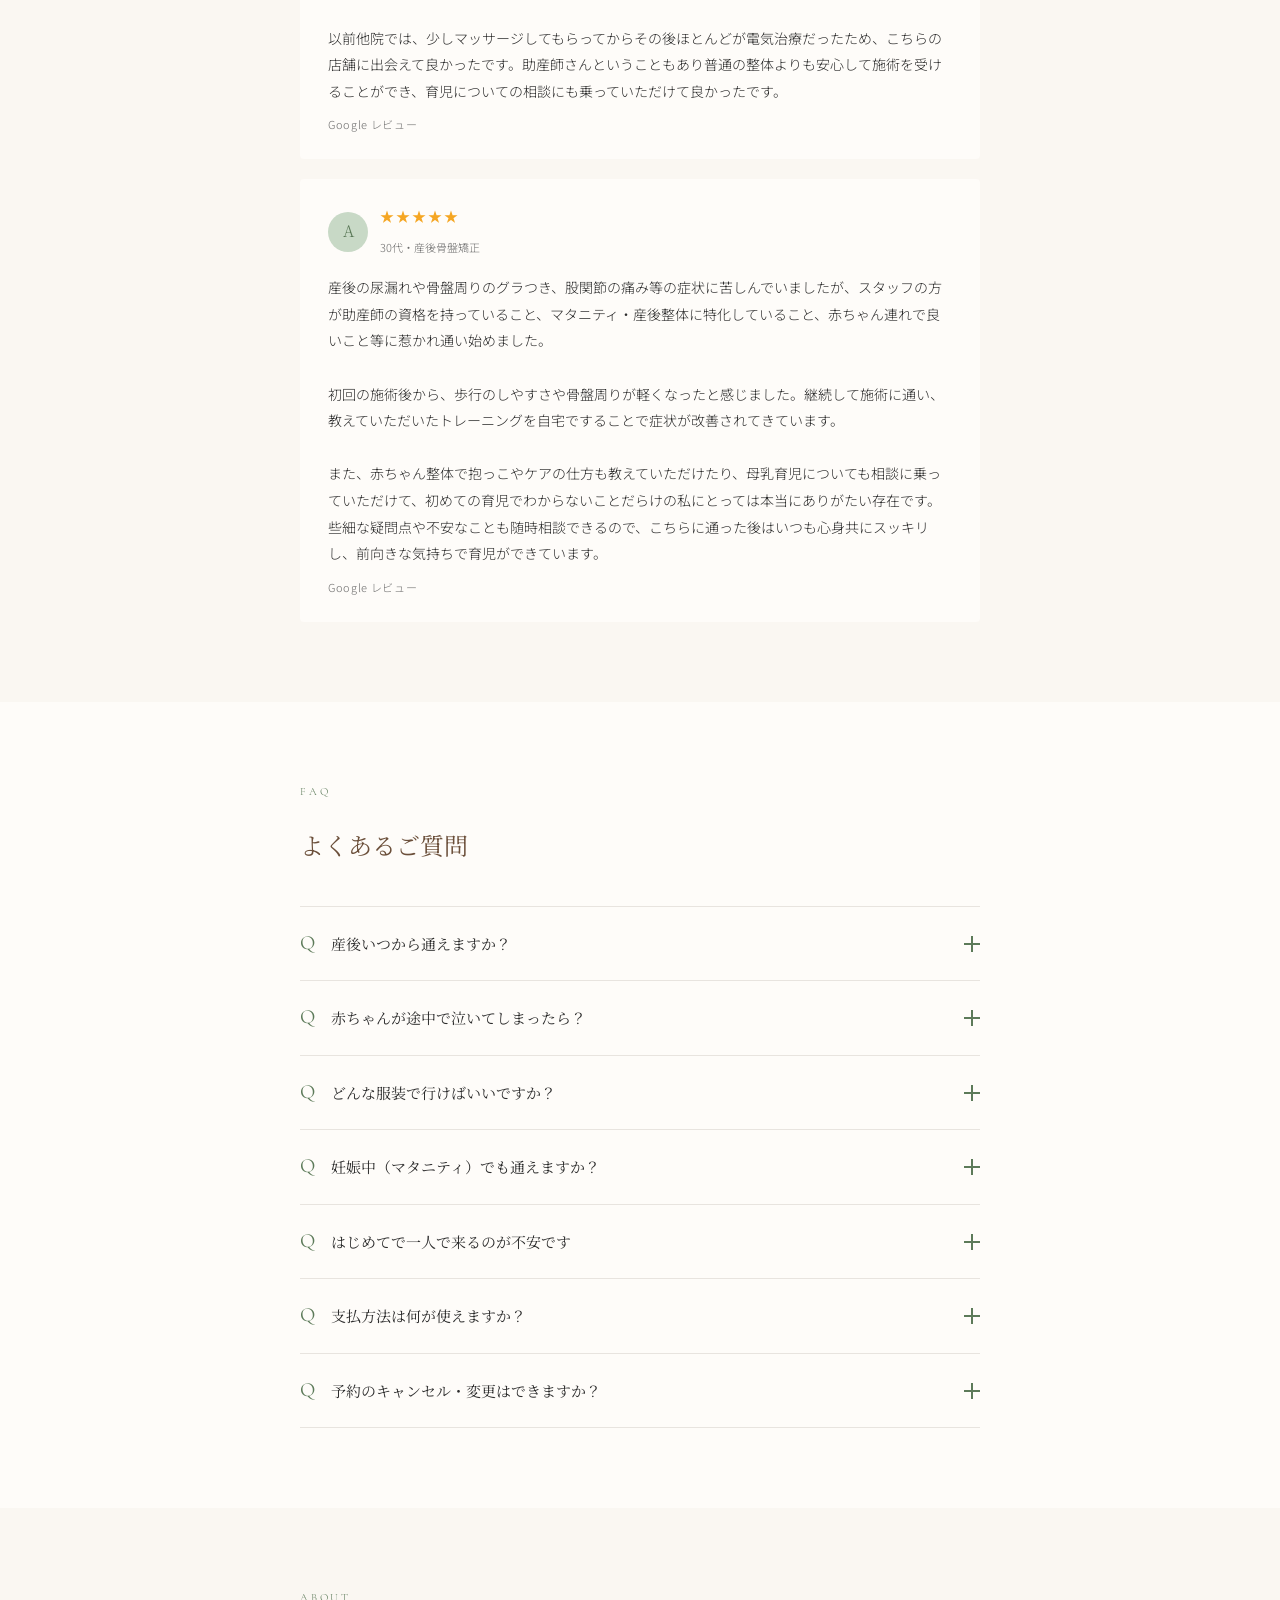
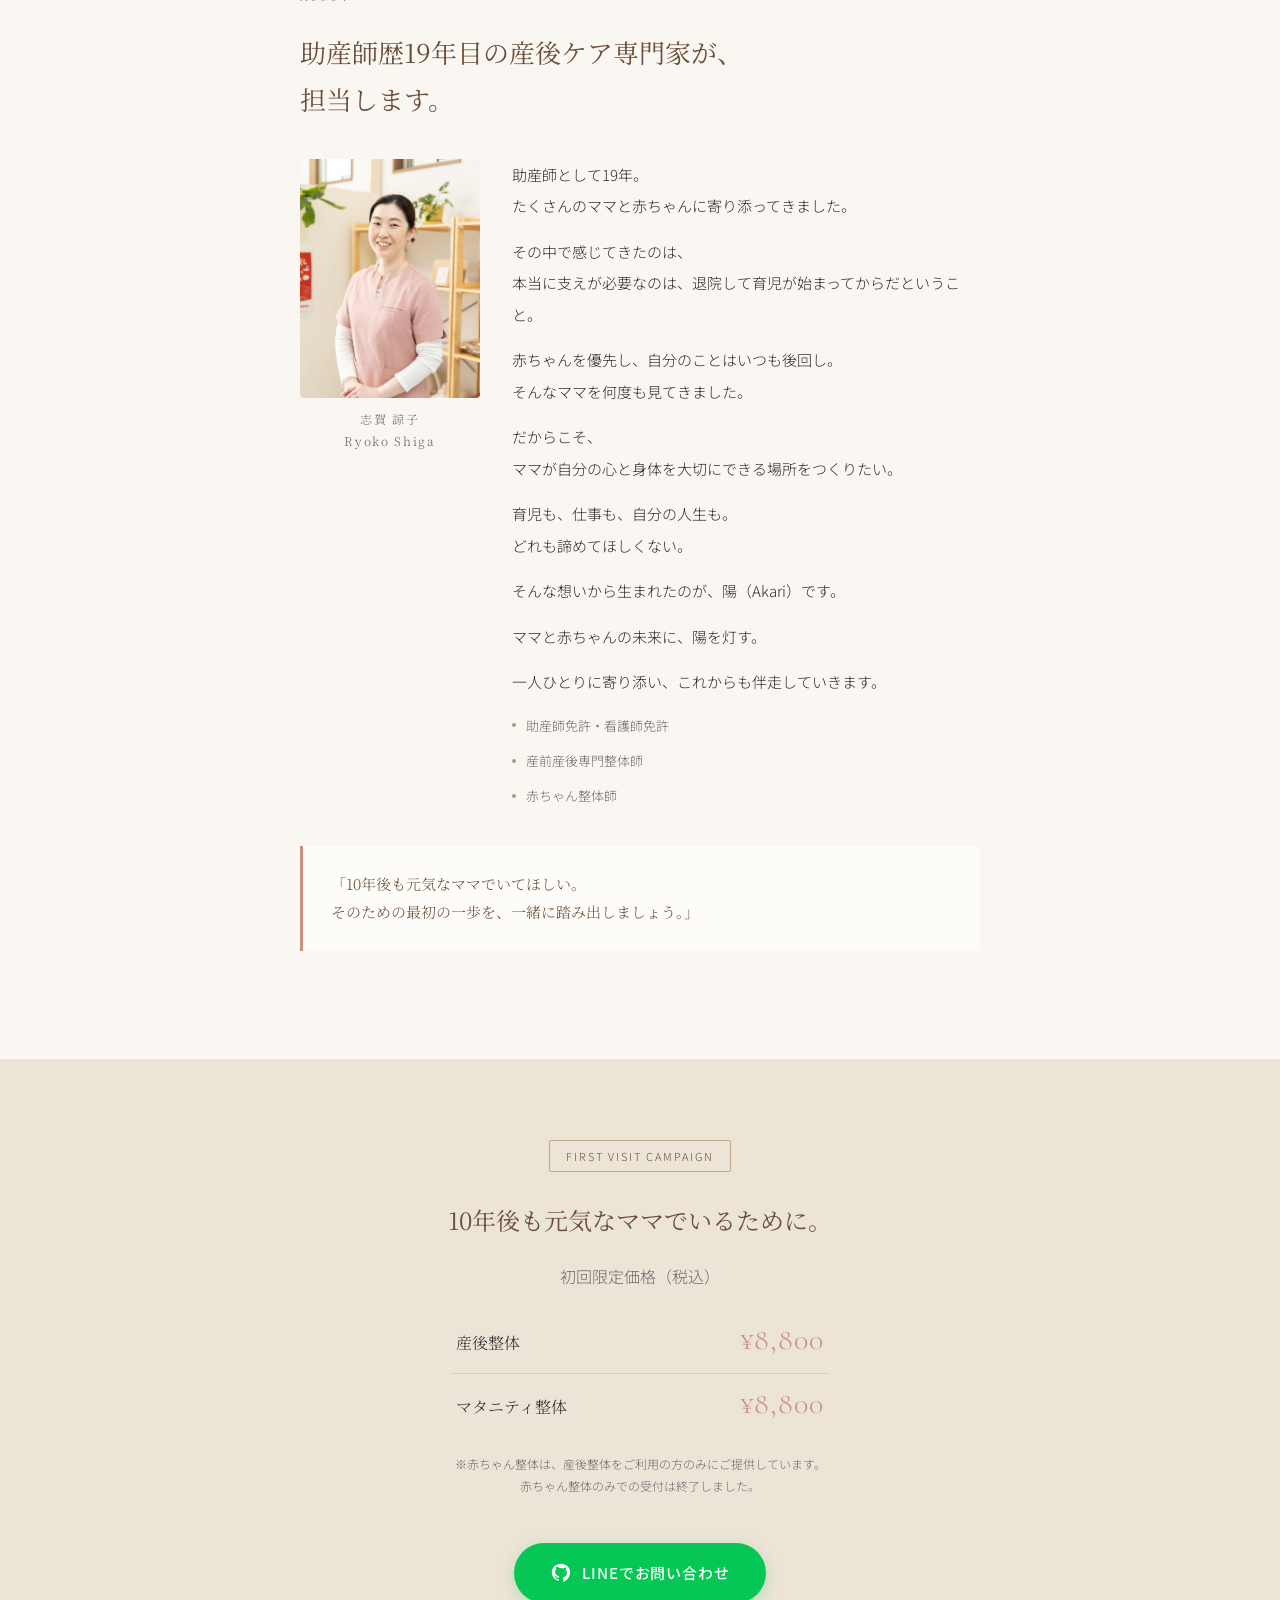
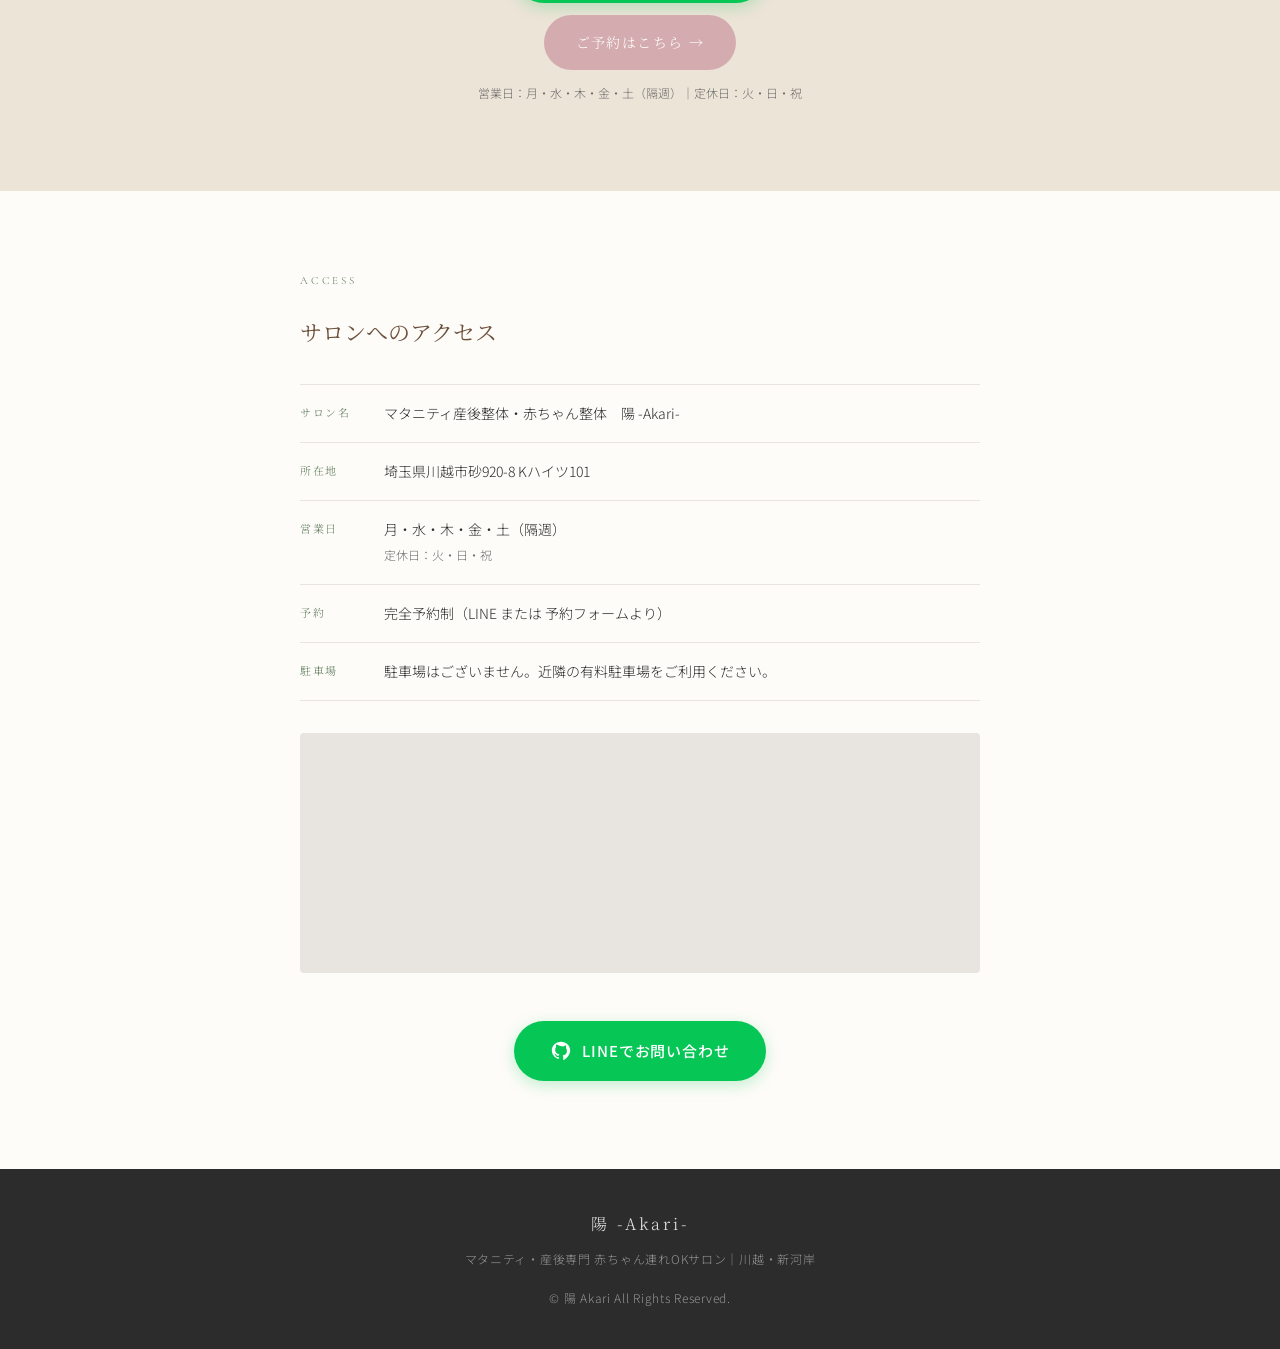
==== commit 46b92b1c: "LP更新：キャッチコピー・託児表記・イラスト差し替え等" ====
--- a/index.html
+++ b/index.html
@@ -1,1266 +1,1275 @@
-<!DOCTYPE html>
-<html lang="ja">
-<head>
-<meta charset="UTF-8">
-<meta name="viewport" content="width=device-width, initial-scale=1.0">
-<!-- Google tag (gtag.js) -->
-<script async src="https://www.googletagmanager.com/gtag/js?id=AW-16780956151"></script>
-<script>
-  window.dataLayer = window.dataLayer || [];
-  function gtag(){dataLayer.push(arguments);}
-  gtag('js', new Date());
-  gtag('config', 'AW-16780956151');
-</script>
-<!-- Meta Pixel Code -->
-<script>
-!function(f,b,e,v,n,t,s)
-{if(f.fbq)return;n=f.fbq=function(){n.callMethod?
-n.callMethod.apply(n,arguments):n.queue.push(arguments)};
-if(!f._fbq)f._fbq=n;n.push=n;n.loaded=!0;n.version='2.0';
-n.queue=[];t=b.createElement(e);t.async=!0;
-t.src=v;s=b.getElementsByTagName(e)[0];
-s.parentNode.insertBefore(t,s)}(window, document,'script',
-'https://connect.facebook.net/en_US/fbevents.js');
-fbq('init', '1923407814695448');
-fbq('track', 'PageView');
-</script>
-<noscript><img height="1" width="1" style="display:none"
-src="https://www.facebook.com/tr?id=1923407814695448&ev=PageView&noscript=1"
-/></noscript>
-<!-- End Meta Pixel Code -->
-<title>陽（Akari）｜川越・新河岸の産後ケアサロン</title>
-<link rel="preconnect" href="https://fonts.googleapis.com">
-<link rel="preconnect" href="https://fonts.gstatic.com" crossorigin>
-<link href="https://fonts.googleapis.com/css2?family=Noto+Serif+JP:wght@300;400;500;700&family=Noto+Sans+JP:wght@300;400;500&family=Cormorant+Garamond:ital,wght@0,300;0,400;1,300&display=swap" rel="stylesheet">
-<style>
-  :root {
-    --cream: #FAF7F2;
-    --warm-white: #FEFCF9;
-    --sage: #8BA888;
-    --sage-light: #C8D9C6;
-    --sage-dark: #5C7A59;
-    --blush: #E8C4B8;
-    --blush-dark: #C99080;
-    --warm-brown: #6B4F3A;
-    --charcoal: #2C2C2C;
-    --mid-gray: #6B6B6B;
-    --light-gray: #E8E4DF;
-    --gold: #C4A882;
-    --font-serif: 'Noto Serif JP', 'Cormorant Garamond', serif;
-    --font-sans: 'Noto Sans JP', sans-serif;
-    --font-latin: 'Cormorant Garamond', serif;
-  }
-
-  *, *::before, *::after { box-sizing: border-box; margin: 0; padding: 0; }
-  html { scroll-behavior: smooth; }
-
-  body {
-    background: var(--warm-white);
-    color: var(--charcoal);
-    font-family: var(--font-sans);
-    font-weight: 300;
-    line-height: 1.9;
-    overflow-x: hidden;
-  }
-
-  @keyframes fadeUp {
-    from { opacity: 0; transform: translateY(28px); }
-    to   { opacity: 1; transform: translateY(0); }
-  }
-
-  .reveal {
-    opacity: 0;
-    transform: translateY(24px);
-    transition: opacity 0.7s ease, transform 0.7s ease;
-  }
-  .reveal.visible {
-    opacity: 1;
-    transform: translateY(0);
-  }
-
-  section { padding: 80px 24px; }
-  .inner { max-width: 680px; margin: 0 auto; }
-
-  .section-label {
-    font-family: var(--font-latin);
-    font-size: 11px;
-    letter-spacing: 0.25em;
-    color: var(--sage-dark);
-    text-transform: uppercase;
-    display: block;
-    margin-bottom: 20px;
-  }
-
-  /* ── ボタン ── */
-  .btn-line {
-    display: inline-flex;
-    align-items: center;
-    gap: 10px;
-    background: #06C755;
-    color: #fff;
-    font-family: var(--font-sans);
-    font-size: 15px;
-    font-weight: 500;
-    letter-spacing: 0.06em;
-    padding: 16px 36px;
-    border-radius: 50px;
-    text-decoration: none;
-    transition: opacity 0.2s;
-    box-shadow: 0 4px 16px rgba(6,199,85,0.25);
-  }
-  .btn-line:hover { opacity: 0.85; }
-  .btn-line svg { width: 22px; height: 22px; fill: #fff; flex-shrink: 0; }
-
-  .btn-reserve {
-    display: inline-flex;
-    align-items: center;
-    gap: 10px;
-    background: #D4ACAF;
-    color: #fff;
-    font-family: var(--font-serif);
-    font-size: 14px;
-    letter-spacing: 0.1em;
-    padding: 14px 32px;
-    border-radius: 50px;
-    text-decoration: none;
-    transition: opacity 0.2s;
-  }
-  .btn-reserve:hover { opacity: 0.85; }
-
-  .cta-block {
-    text-align: center;
-    display: flex;
-    flex-direction: column;
-    align-items: center;
-    gap: 12px;
-    padding: 16px 0 8px;
-  }
-  .cta-block .note {
-    font-size: 12px;
-    color: var(--mid-gray);
-    line-height: 1.8;
-  }
-
-  /* ══ 1. HERO ══ */
-  #hero {
-    background: var(--cream);
-    min-height: 100vh;
-    display: flex;
-    align-items: center;
-    padding: 0 24px;
-    position: relative;
-    overflow: hidden;
-  }
-  #hero::before {
-    content: '';
-    position: absolute;
-    top: -60px; right: -80px;
-    width: 420px; height: 420px;
-    background: radial-gradient(circle, rgba(200,217,198,0.35) 0%, transparent 70%);
-    pointer-events: none;
-  }
-  #hero::after {
-    content: '';
-    position: absolute;
-    bottom: -40px; left: -60px;
-    width: 300px; height: 300px;
-    background: radial-gradient(circle, rgba(232,196,184,0.25) 0%, transparent 70%);
-    pointer-events: none;
-  }
-  .hero-inner { max-width: 680px; margin: 0 auto; padding: 100px 0 80px; position: relative; }
-  .hero-label {
-    font-family: var(--font-latin);
-    font-size: 13px;
-    letter-spacing: 0.3em;
-    color: var(--sage-dark);
-    display: block;
-    margin-bottom: 36px;
-    opacity: 0;
-    animation: fadeUp 0.8s ease 0.1s forwards;
-  }
-  .hero-catch {
-    font-family: var(--font-serif);
-    font-size: clamp(26px, 5vw, 40px);
-    font-weight: 400;
-    line-height: 1.65;
-    color: var(--warm-brown);
-    margin-bottom: 36px;
-    opacity: 0;
-    animation: fadeUp 0.9s ease 0.25s forwards;
-  }
-  .hero-catch span {
-    display: inline-block;
-    border-bottom: 1px solid var(--gold);
-    padding-bottom: 2px;
-  }
-  .hero-body {
-    font-size: 15px;
-    color: var(--mid-gray);
-    line-height: 2.1;
-    margin-bottom: 48px;
-    opacity: 0;
-    animation: fadeUp 0.9s ease 0.4s forwards;
-  }
-  .hero-body p { margin-bottom: 12px; }
-  .hero-cta {
-    display: flex;
-    flex-direction: column;
-    align-items: flex-start;
-    gap: 12px;
-    opacity: 0;
-    animation: fadeUp 0.9s ease 0.55s forwards;
-  }
-  .hero-salon {
-    font-family: var(--font-serif);
-    font-size: 13px;
-    letter-spacing: 0.18em;
-    color: var(--sage-dark);
-    margin-top: 40px;
-    opacity: 0;
-    animation: fadeUp 0.9s ease 0.7s forwards;
-  }
-  .hero-catch-wrap {
-    position: relative;
-    margin-bottom: 36px;
-    opacity: 0;
-    animation: fadeUp 0.9s ease 0.25s forwards;
-  }
-  .hero-bg-photo {
-    position: absolute;
-    top: 50%;
-    right: -20px;
-    transform: translateY(-50%);
-    width: 60%;
-    opacity: 0.22;
-    pointer-events: none;
-  }
-  .hero-bg-photo img {
-    width: 100%;
-    height: auto;
-    display: block;
-  }
-  .hero-catch {
-    margin-bottom: 0;
-    opacity: 1;
-    animation: none;
-    position: relative;
-    z-index: 1;
-  }
-  .hero-photo { display: none; }
-  .hero-salon-photo {
-    width: 100%;
-    margin-top: 40px;
-    border-radius: 12px;
-    overflow: hidden;
-    opacity: 0;
-    animation: fadeUp 0.9s ease 1s forwards;
-  }
-  .hero-salon-photo img {
-    width: 100%;
-    aspect-ratio: 3 / 2;
-    object-fit: cover;
-    display: block;
-    border-radius: 12px;
-  }
-  .hero-photo img {
-    width: 100%;
-    height: auto;
-    display: block;
-    border-radius: 50% 50% 50% 50% / 40% 40% 60% 60%;
-    box-shadow: 0 8px 32px rgba(107,79,58,0.12);
-  }
-
-  /* ══ 2. WORRIES ══ */
-  #worries { background: var(--warm-white); }
-  .worries-catch {
-    font-family: var(--font-serif);
-    font-size: clamp(18px, 3vw, 26px);
-    font-weight: 400;
-    line-height: 1.8;
-    color: var(--warm-brown);
-    margin-bottom: 36px;
-  }
-  .check-list { list-style: none; margin-bottom: 40px; }
-  .check-list li {
-    display: flex;
-    align-items: flex-start;
-    gap: 14px;
-    padding: 14px 0;
-    border-bottom: 1px solid var(--light-gray);
-    font-size: 15px;
-    line-height: 1.7;
-  }
-  .check-list li::before {
-    content: '□';
-    color: var(--sage-dark);
-    font-size: 16px;
-    flex-shrink: 0;
-    margin-top: 2px;
-  }
-  .worries-close {
-    padding: 24px 28px;
-    background: var(--cream);
-    border-left: 3px solid var(--sage);
-    font-family: var(--font-serif);
-    font-size: 15px;
-    line-height: 1.9;
-    color: var(--charcoal);
-  }
-
-  /* ══ 3. DIFFERENCE ══ */
-  #difference { background: var(--cream); }
-  .difference-catch {
-    font-family: var(--font-serif);
-    font-size: clamp(18px, 3vw, 26px);
-    font-weight: 400;
-    line-height: 1.8;
-    color: var(--warm-brown);
-    margin-bottom: 32px;
-  }
-  .diff-body { font-size: 15px; line-height: 2.1; margin-bottom: 32px; }
-  .diff-body p { margin-bottom: 14px; }
-  .diff-quote {
-    padding: 24px 28px;
-    background: var(--warm-white);
-    border-left: 3px solid var(--blush-dark);
-    font-family: var(--font-serif);
-    font-size: 16px;
-    color: var(--warm-brown);
-    line-height: 1.9;
-    margin-bottom: 32px;
-  }
-  .diff-cards { display: flex; flex-direction: column; gap: 16px; }
-  .diff-card {
-    background: var(--warm-white);
-    border-radius: 4px;
-    padding: 24px 28px;
-    display: flex;
-    gap: 20px;
-    align-items: flex-start;
-  }
-  .diff-card-num {
-    font-family: var(--font-latin);
-    font-size: 32px;
-    font-weight: 300;
-    color: var(--sage-light);
-    line-height: 1;
-    flex-shrink: 0;
-    width: 36px;
-  }
-  .diff-card-title {
-    font-family: var(--font-serif);
-    font-size: 15px;
-    color: var(--warm-brown);
-    margin-bottom: 6px;
-  }
-  .diff-card-desc { font-size: 14px; color: var(--mid-gray); line-height: 1.8; }
-
-  /* ══ 4. REASONS ══ */
-  #reasons { background: var(--warm-white); }
-  .reasons-catch {
-    font-family: var(--font-serif);
-    font-size: clamp(18px, 3vw, 26px);
-    font-weight: 400;
-    line-height: 1.8;
-    color: var(--warm-brown);
-    margin-bottom: 40px;
-    text-align: center;
-  }
-  .reason-list { display: flex; flex-direction: column; gap: 24px; }
-  .reason-item {
-    background: var(--cream);
-    border-radius: 4px;
-    padding: 28px;
-    border-left: 3px solid var(--sage);
-  }
-  .reason-num {
-    font-family: var(--font-latin);
-    font-size: 11px;
-    letter-spacing: 0.2em;
-    color: var(--sage-dark);
-    display: block;
-    margin-bottom: 10px;
-  }
-  .reason-title {
-    font-family: var(--font-serif);
-    font-size: 17px;
-    font-weight: 500;
-    color: var(--warm-brown);
-    margin-bottom: 10px;
-    line-height: 1.6;
-  }
-  .reason-desc { font-size: 14px; color: var(--mid-gray); line-height: 1.9; }
-
-  /* ══ 5. OFFER① ══ */
-  #offer { background: #F2EDE6; text-align: center; }
-  .offer-tag {
-    display: inline-block;
-    border: 1px solid var(--gold);
-    border-radius: 2px;
-    font-size: 11px;
-    letter-spacing: 0.18em;
-    padding: 5px 16px;
-    margin-bottom: 28px;
-    color: var(--warm-brown);
-  }
-  .offer-title {
-    font-family: var(--font-serif);
-    font-size: clamp(18px, 3vw, 24px);
-    font-weight: 400;
-    margin-bottom: 20px;
-    line-height: 1.7;
-    color: var(--charcoal);
-  }
-  .offer-price {
-    font-family: var(--font-latin);
-    font-size: clamp(52px, 10vw, 72px);
-    font-weight: 300;
-    letter-spacing: 0.04em;
-    color: var(--blush-dark);
-    line-height: 1;
-    margin: 8px 0 4px;
-  }
-  .offer-unit { font-size: 16px; color: var(--mid-gray); margin-bottom: 6px; }
-  .offer-original { font-size: 13px; color: var(--mid-gray); text-decoration: line-through; margin-bottom: 28px; }
-  .offer-menu {
-    display: flex;
-    gap: 10px;
-    justify-content: center;
-    flex-wrap: wrap;
-    margin-bottom: 36px;
-  }
-  .offer-menu span {
-    background: rgba(255,255,255,0.7);
-    border-radius: 2px;
-    padding: 6px 18px;
-    font-size: 13px;
-    letter-spacing: 0.06em;
-  }
-  .lp-photo { width: 100%; aspect-ratio: 3 / 2; object-fit: cover; display: block; }
-  .price-list { max-width: 380px; margin: 4px auto 34px; }
-  .price-row {
-    display: flex;
-    justify-content: space-between;
-    align-items: baseline;
-    padding: 15px 6px;
-    border-bottom: 1px solid rgba(107,79,58,0.15);
-  }
-  .price-row:last-child { border-bottom: none; }
-  .price-name { font-family: var(--font-serif); font-size: 16px; color: var(--charcoal); }
-  .price-value {
-    font-family: var(--font-latin);
-    font-size: 30px;
-    font-weight: 300;
-    letter-spacing: 0.03em;
-    color: var(--blush-dark);
-    line-height: 1;
-  }
-
-  /* ══ 6. WHY PRICE ══ */
-  #why-price { background: var(--warm-white); }
-  .why-catch {
-    font-family: var(--font-serif);
-    font-size: clamp(18px, 3vw, 24px);
-    font-weight: 400;
-    color: var(--warm-brown);
-    margin-bottom: 28px;
-    line-height: 1.8;
-  }
-  .why-body { font-size: 15px; line-height: 2.1; }
-  .why-body p { margin-bottom: 16px; }
-  .why-promise {
-    margin-top: 32px;
-    padding: 28px;
-    border: 1px solid var(--sage-light);
-    border-radius: 2px;
-    font-family: var(--font-serif);
-    font-size: 15px;
-    line-height: 2;
-    color: var(--charcoal);
-    background: rgba(200,217,198,0.08);
-  }
-
-  /* ══ 7. REVIEWS ══ */
-  #reviews { background: var(--cream); }
-  .reviews-catch {
-    font-family: var(--font-serif);
-    font-size: clamp(18px, 3vw, 24px);
-    font-weight: 400;
-    color: var(--warm-brown);
-    margin-bottom: 10px;
-    line-height: 1.8;
-  }
-  .reviews-sub { font-size: 13px; color: var(--mid-gray); margin-bottom: 36px; }
-  .reviews-photo-wrap { text-align: center; margin: 32px 0; }
-  .reviews-photo { width: 100%; max-width: 480px; border-radius: 16px; object-fit: cover; height: 360px; object-position: center 55%; }
-  .review-cards { display: flex; flex-direction: column; gap: 20px; }
-  .review-card {
-    background: var(--warm-white);
-    border-radius: 4px;
-    padding: 24px 28px;
-  }
-  .review-header {
-    display: flex;
-    align-items: center;
-    gap: 12px;
-    margin-bottom: 14px;
-  }
-  .review-avatar {
-    width: 40px; height: 40px;
-    border-radius: 50%;
-    background: var(--sage-light);
-    display: flex;
-    align-items: center;
-    justify-content: center;
-    font-family: var(--font-serif);
-    font-size: 16px;
-    color: var(--sage-dark);
-    flex-shrink: 0;
-  }
-  .review-stars { color: #F5A623; font-size: 14px; letter-spacing: 2px; display: block; }
-  .review-date { font-size: 11px; color: var(--mid-gray); }
-  .review-text { font-size: 14px; line-height: 1.9; color: var(--charcoal); }
-  .review-source { margin-top: 10px; font-size: 11px; color: var(--mid-gray); letter-spacing: 0.06em; }
-
-  /* ══ 8. FAQ ══ */
-  #faq { background: var(--warm-white); }
-  .faq-catch {
-    font-family: var(--font-serif);
-    font-size: clamp(18px, 3vw, 24px);
-    font-weight: 400;
-    color: var(--warm-brown);
-    margin-bottom: 40px;
-    line-height: 1.8;
-  }
-  .faq-item {
-    border-bottom: 1px solid var(--light-gray);
-  }
-  .faq-item:first-of-type { border-top: 1px solid var(--light-gray); }
-  .faq-q {
-    width: 100%;
-    background: none;
-    border: none;
-    text-align: left;
-    cursor: pointer;
-    display: flex;
-    gap: 16px;
-    align-items: flex-start;
-    padding: 24px 0;
-    font-family: inherit;
-  }
-  .faq-q-label {
-    font-family: var(--font-latin);
-    font-size: 20px;
-    font-weight: 400;
-    color: var(--sage-dark);
-    line-height: 1;
-    flex-shrink: 0;
-    margin-top: 2px;
-  }
-  .faq-q-text {
-    font-family: var(--font-serif);
-    font-size: 15px;
-    font-weight: 400;
-    color: var(--charcoal);
-    line-height: 1.7;
-    flex: 1;
-  }
-  .faq-q-icon {
-    flex-shrink: 0;
-    width: 16px; height: 16px;
-    position: relative;
-    margin-top: 5px;
-    transition: transform 0.3s ease;
-  }
-  .faq-q-icon::before,
-  .faq-q-icon::after {
-    content: '';
-    position: absolute;
-    background: var(--sage-dark);
-    transition: opacity 0.3s ease;
-  }
-  .faq-q-icon::before { top: 7px; left: 0; width: 16px; height: 2px; }
-  .faq-q-icon::after { top: 0; left: 7px; width: 2px; height: 16px; }
-  .faq-item.open .faq-q-icon::after { opacity: 0; }
-  .faq-a {
-    display: flex;
-    gap: 16px;
-    align-items: flex-start;
-    max-height: 0;
-    overflow: hidden;
-    opacity: 0;
-    padding: 0;
-    transition: max-height 0.35s ease, opacity 0.3s ease, padding 0.35s ease;
-  }
-  .faq-item.open .faq-a {
-    max-height: 600px;
-    opacity: 1;
-    padding: 0 0 24px;
-  }
-  .faq-a-label {
-    font-family: var(--font-latin);
-    font-size: 20px;
-    font-weight: 400;
-    color: var(--blush-dark);
-    line-height: 1;
-    flex-shrink: 0;
-    margin-top: 2px;
-  }
-  .faq-a-text { font-size: 14px; color: var(--mid-gray); line-height: 1.9; }
-
-  /* ══ 9. ABOUT ══ */
-  #about { background: var(--cream); }
-  .about-catch {
-    font-family: var(--font-serif);
-    font-size: clamp(18px, 3vw, 26px);
-    font-weight: 400;
-    color: var(--warm-brown);
-    margin-bottom: 36px;
-    line-height: 1.8;
-  }
-  .about-profile {
-    display: grid;
-    grid-template-columns: 180px 1fr;
-    gap: 32px;
-    margin-bottom: 36px;
-    align-items: start;
-  }
-  @media (max-width: 560px) { .about-profile { grid-template-columns: 1fr; } }
-  .img-placeholder {
-    width: 100%;
-    border-radius: 4px;
-    background: var(--light-gray);
-    display: flex;
-    align-items: center;
-    justify-content: center;
-    color: var(--mid-gray);
-    font-size: 12px;
-    letter-spacing: 0.08em;
-  }
-  .img-placeholder.portrait { height: 240px; }
-  .about-img-name {
-    font-family: var(--font-serif);
-    font-size: 12px;
-    letter-spacing: 0.14em;
-    color: var(--mid-gray);
-    margin-top: 10px;
-    text-align: center;
-    line-height: 1.8;
-  }
-  .about-body { font-size: 15px; line-height: 2.1; }
-  .about-body p { margin-bottom: 14px; }
-  .about-mission {
-    padding: 24px 28px;
-    background: var(--warm-white);
-    border-left: 3px solid var(--blush-dark);
-    font-family: var(--font-serif);
-    font-size: 15px;
-    line-height: 1.9;
-    color: var(--warm-brown);
-    margin-bottom: 28px;
-  }
-  .license-list { list-style: none; display: flex; flex-direction: column; gap: 8px; }
-  .license-list li {
-    font-size: 13px;
-    color: var(--mid-gray);
-    display: flex;
-    align-items: center;
-    gap: 10px;
-  }
-  .license-list li::before {
-    content: '';
-    width: 4px; height: 4px;
-    border-radius: 50%;
-    background: var(--sage);
-    flex-shrink: 0;
-  }
-
-  /* ══ 10. OFFER② ══ */
-  #offer2 { background: #EDE4D8; color: var(--charcoal); text-align: center; }
-  #offer2 .offer-tag { border-color: var(--gold); color: var(--warm-brown); }
-  #offer2 .offer-title { color: var(--warm-brown); }
-  #offer2 .offer-price { color: var(--blush-dark); }
-  #offer2 .offer-unit,
-  #offer2 .offer-original { color: var(--mid-gray); }
-  #offer2 .offer-menu span { background: rgba(255,255,255,0.6); color: var(--charcoal); }
-  #offer2 .cta-block .note { color: var(--mid-gray); }
-  #offer2 .btn-reserve {
-    background: #D4ACAF;
-  }
-
-  /* ══ 11. ACCESS ══ */
-  #access { background: var(--warm-white); }
-  .access-catch {
-    font-family: var(--font-serif);
-    font-size: clamp(16px, 3vw, 22px);
-    font-weight: 400;
-    color: var(--warm-brown);
-    margin-bottom: 32px;
-    line-height: 1.8;
-  }
-  .access-row {
-    display: flex;
-    gap: 20px;
-    align-items: flex-start;
-    font-size: 14px;
-    line-height: 1.8;
-    padding: 16px 0;
-    border-bottom: 1px solid var(--light-gray);
-  }
-  .access-row:first-of-type { border-top: 1px solid var(--light-gray); }
-  .access-label {
-    font-family: var(--font-serif);
-    font-size: 11px;
-    letter-spacing: 0.14em;
-    color: var(--sage-dark);
-    flex-shrink: 0;
-    width: 64px;
-    margin-top: 2px;
-  }
-  .access-map {
-    width: 100%;
-    height: 240px;
-    background: var(--light-gray);
-    border-radius: 4px;
-    display: flex;
-    align-items: center;
-    justify-content: center;
-    font-size: 13px;
-    color: var(--mid-gray);
-    margin: 32px 0;
-  }
-
-  /* FOOTER */
-  footer {
-    background: var(--charcoal);
-    color: rgba(255,255,255,0.5);
-    text-align: center;
-    padding: 40px 24px;
-    font-size: 12px;
-    letter-spacing: 0.06em;
-  }
-  .footer-name {
-    font-family: var(--font-serif);
-    font-size: 16px;
-    color: rgba(255,255,255,0.85);
-    margin-bottom: 8px;
-    letter-spacing: 0.18em;
-  }
-</style>
-</head>
-<body>
-
-<!-- 1. HERO -->
-<section id="hero">
-  <div class="hero-inner">
-    <span class="hero-label">Postnatal Care Salon · Kawagoe, Saitama</span>
-    <div class="hero-catch-wrap">
-      <div class="hero-bg-photo">
-        <img src="images/mother-baby.png" alt="">
-      </div>
-      <h1 class="hero-catch">
-        <span>10年後も元気なママでいるために。</span><br>
-        赤ちゃんと一緒に、<br>
-        産後ケアはじめませんか。
-      </h1>
-    </div>
-    <div class="hero-body">
-      <p>ママは、家族の中の太陽です。<br>
-      あなたが元気だと、家族も明るくなります。</p>
-      <p>でも産後の自分のことは後回しにしていませんか？<br>
-      そのつらさ、まだ諦めなくて大丈夫です。</p>
-      <p>新河岸・完全プライベートサロン<br>
-      赤ちゃん連れでどうぞ気軽にいらしてください。</p>
-    </div>
-    <p class="hero-salon">陽 -Akari- ｜ マタニティ産後専門整体・赤ちゃん整体</p>
-    <div class="hero-salon-photo">
-      <img src="images/hero.jpg" alt="陽 -Akari- サロン外観">
-    </div>
-  </div>
-</section>
-
-<!-- 2. WORRIES -->
-<section id="worries">
-  <div class="inner reveal">
-    <span class="section-label">Your Worries</span>
-    <h2 class="worries-catch">産後のママ、こんなお悩みありませんか？</h2>
-    <ul class="check-list">
-      <li>腰や股関節の痛みが続いている</li>
-      <li>抱っこや授乳で肩・首がガチガチになった</li>
-      <li>疲れているのに、なかなか眠れない</li>
-      <li>産後太りが気になる、体型が戻らない</li>
-      <li>歩行に違和感・膝や股関節が痛い</li>
-      <li>骨盤がグラグラする感じがする</li>
-      <li>赤ちゃんを連れて行ける整体が見つからない</li>
-      <li>育児の不安や悩みを相談できる場所がない</li>
-      <li>赤ちゃんのこと専門家に相談したい</li>
-    </ul>
-    <div class="worries-close">
-      一つでも当てはまるなら、このページを読み続けてください。<br>
-      そのつらさ、あなたのせいではありません。<br>
-      産後の体には、産後の変化に合わせたケアが大切です。
-    </div>
-    <div class="cta-block" style="margin-top:40px;">
-      <a href="https://lin.ee/V1Rg8Bm" class="btn-line" target="_blank" rel="noopener">
-        <svg viewBox="0 0 24 24" xmlns="http://www.w3.org/2000/svg"><path d="M12 2C6.477 2 2 6.169 2 11.29c0 4.359 2.857 8.034 6.943 9.418.508.094.694-.223.694-.494 0-.244-.009-.891-.014-1.749-2.825.622-3.421-1.374-3.421-1.374-.462-1.189-1.128-1.505-1.128-1.505-.922-.638.07-.625.07-.625 1.02.073 1.556 1.059 1.556 1.059.906 1.573 2.378 1.118 2.956.855.092-.664.354-1.118.644-1.375-2.255-.26-4.625-1.143-4.625-5.088 0-1.124.394-2.043 1.04-2.764-.104-.258-.451-1.307.099-2.724 0 0 .847-.276 2.775 1.051A9.527 9.527 0 0 1 12 6.836c.857.004 1.72.117 2.526.344 1.926-1.327 2.771-1.051 2.771-1.051.552 1.417.205 2.466.101 2.724.648.721 1.039 1.64 1.039 2.764 0 3.955-2.374 4.825-4.636 5.079.365.318.69.947.69 1.908 0 1.378-.013 2.489-.013 2.828 0 .274.184.593.699.493C19.146 19.32 22 15.647 22 11.29 22 6.169 17.523 2 12 2z"/></svg>
-        LINEでお問い合わせ
-      </a>
-      <a href="https://reservia.jp/shop/reserve/926f805084?utm_source=route&utm_medium=homepage&utm_campaign=analysis&reserve_via=homepage" class="btn-reserve" target="_blank" rel="noopener">ご予約はこちら →</a>
-    </div>
-  </div>
-</section>
-
-<!-- 3. DIFFERENCE -->
-<section id="difference">
-  <div class="inner reveal">
-    <span class="section-label">Why Akari</span>
-    <h2 class="difference-catch">骨盤矯正はどこも同じ、<br>と思っていませんか？</h2>
-    <div style="margin:8px 0 30px; border-radius:12px; overflow:hidden;">
-      <img src="images/room.jpg" alt="陽（Akari）の施術ルーム。施術ベッドと赤ちゃん用ベッドを完備した完全プライベート空間" class="lp-photo">
-    </div>
-    <div class="diff-body">
-      <p>産後の骨盤矯正に通ったけど、電気治療がほとんどだった——そんな声をよく聞きます。</p>
-      <p>陽（Akari）は、助産師として19年間産後のママたちと関わり続けてきた経験をもとに、一人ひとりの体の状態を丁寧に見ながら、手技でしっかり整えます。</p>
-    </div>
-    <div class="diff-quote">
-      「お一人おひとりのお体に合わせた施術をご提供します。」<br>
-      <span style="font-size:13px;color:var(--mid-gray);">— 施術方針</span>
-    </div>
-    <div class="diff-cards">
-      <div class="diff-card">
-        <div class="diff-card-num">1</div>
-        <div>
-          <div class="diff-card-title">助産師による産後特化の施術</div>
-          <div class="diff-card-desc">一般の整体と異なるところは、妊娠・出産・産後まで熟知した助産師があなたのお悩みに対応します。医療の視点から安心して受けられます。</div>
-        </div>
-      </div>
-      <div class="diff-card">
-        <div class="diff-card-num">2</div>
-        <div>
-          <div class="diff-card-title">電気治療ではない、手技で整える優しい整体</div>
-          <div class="diff-card-desc">オーダーメイドで全身を整えます。施術後に「体が軽くなった」と感じていただける丁寧なアプローチ。ボキボキしない整体です。</div>
-        </div>
-      </div>
-      <div class="diff-card">
-        <div class="diff-card-num">3</div>
-        <div>
-          <div class="diff-card-title">赤ちゃんと一緒に通える</div>
-          <div class="diff-card-desc">赤ちゃんと一緒で大丈夫。泣いていても、誰かを気にする心配はありません。ベビーベッドやおもちゃもご用意しています。<br><strong>毎週木曜10:00〜14:00は無料託児サービス</strong>もご利用ください。</div>
-        </div>
-      </div>
-      <div class="diff-card">
-        <div class="diff-card-num">4</div>
-        <div>
-          <div class="diff-card-title">完全予約制・完全プライベート空間</div>
-          <div class="diff-card-desc">他のお客様と時間が重なりません。ゆっくり、安心して施術に集中できます。</div>
-        </div>
-      </div>
-    </div>
-  </div>
-</section>
-
-<!-- 4. REASONS -->
-<section id="reasons">
-  <div class="inner reveal">
-    <span class="section-label">5 Reasons</span>
-    <h2 class="reasons-catch">陽（Akari）が選ばれる<br>5つの理由</h2>
-    <div class="reason-list">
-      <div class="reason-item">
-        <span class="reason-num">Reason 01</span>
-        <div class="reason-title">助産師歴19年。産後ママと赤ちゃんのことを熟知しています</div>
-        <div class="reason-desc">産院での勤務経験をもとに、産後の体の変化・育児の悩みに専門的に対応。一般的な整体師とは異なる視点で、ママと赤ちゃん両方をサポートします。</div>
-      </div>
-      <div class="reason-item">
-        <span class="reason-num">Reason 02</span>
-        <div class="reason-title">赤ちゃん連れOK。無料託児サービスもご用意</div>
-        <div class="reason-desc">授乳・おむつ替えもOK。泣いてしまっても大丈夫。赤ちゃんのペースに合わせながら、ゆっくり施術を進めます。<br>さらに、<strong>毎週木曜 10:00〜14:00は無料託児サービス</strong>をご用意。「預け先がないから通えない」を、なくしました。</div>
-      </div>
-      <div class="reason-item">
-        <span class="reason-num">Reason 03</span>
-        <div class="reason-title">完全予約制・貸切プライベートサロン</div>
-        <div class="reason-desc">他のお客様と時間が重ならないので、周りの目を気にせず通えます。授乳や育児の悩みを気兼ねなく話せる環境を整えています。</div>
-      </div>
-      <div class="reason-item">
-        <span class="reason-num">Reason 04</span>
-        <div class="reason-title">育児の相談も一緒にできる</div>
-        <div class="reason-desc">施術中に育児の悩みを話せます。体のケアと育児サポートが同時にできるのはここだけ。</div>
-      </div>
-      <div class="reason-item">
-        <span class="reason-num">Reason 05</span>
-        <div class="reason-title">マタニティ〜産後まで継続してサポート</div>
-        <div class="reason-desc">妊娠中からご利用いただけます。経腟分娩は1ヶ月健診が終わってから、帝王切開は産後2ヶ月お傷が落ち着いてからが施術のタイミングです。</div>
-      </div>
-    </div>
-    <div style="margin:36px 0 0; border-radius:12px; overflow:hidden;">
-      <img src="images/kids-space-2.jpg" alt="無料託児スペースで、スタッフが赤ちゃんと笑顔で一緒に遊ぶ様子" class="lp-photo">
-    </div>
-  </div>
-</section>
-
-<!-- 5. OFFER① -->
-<section id="offer">
-  <div class="inner reveal">
-    <span class="offer-tag">FIRST VISIT CAMPAIGN</span>
-    <h2 class="offer-title">まずは一度、体のことを<br>話しに来てください。</h2>
-    <p class="offer-unit" style="margin-bottom:18px;">初回限定価格（税込）</p>
-    <div class="price-list">
-      <div class="price-row"><span class="price-name">産後整体</span><span class="price-value">¥8,800</span></div>
-      <div class="price-row"><span class="price-name">マタニティ整体</span><span class="price-value">¥8,800</span></div>
-    </div>
-    <p class="note" style="font-size:12px;color:var(--mid-gray);line-height:1.8;margin:-18px 0 30px;">※赤ちゃん整体は、産後整体をご利用の方のみにご提供しています。<br>赤ちゃん整体のみでの受付は終了しました。</p>
-    <div class="cta-block">
-      <a href="https://lin.ee/V1Rg8Bm" class="btn-line" target="_blank" rel="noopener">
-        <svg viewBox="0 0 24 24" xmlns="http://www.w3.org/2000/svg"><path d="M12 2C6.477 2 2 6.169 2 11.29c0 4.359 2.857 8.034 6.943 9.418.508.094.694-.223.694-.494 0-.244-.009-.891-.014-1.749-2.825.622-3.421-1.374-3.421-1.374-.462-1.189-1.128-1.505-1.128-1.505-.922-.638.07-.625.07-.625 1.02.073 1.556 1.059 1.556 1.059.906 1.573 2.378 1.118 2.956.855.092-.664.354-1.118.644-1.375-2.255-.26-4.625-1.143-4.625-5.088 0-1.124.394-2.043 1.04-2.764-.104-.258-.451-1.307.099-2.724 0 0 .847-.276 2.775 1.051A9.527 9.527 0 0 1 12 6.836c.857.004 1.72.117 2.526.344 1.926-1.327 2.771-1.051 2.771-1.051.552 1.417.205 2.466.101 2.724.648.721 1.039 1.64 1.039 2.764 0 3.955-2.374 4.825-4.636 5.079.365.318.69.947.69 1.908 0 1.378-.013 2.489-.013 2.828 0 .274.184.593.699.493C19.146 19.32 22 15.647 22 11.29 22 6.169 17.523 2 12 2z"/></svg>
-        LINEでお問い合わせ
-      </a>
-      <a href="https://reservia.jp/shop/reserve/926f805084?utm_source=route&utm_medium=homepage&utm_campaign=analysis&reserve_via=homepage" class="btn-reserve" target="_blank" rel="noopener">ご予約はこちら →</a>
-      <p class="note">営業日：月・水・木・金・土（隔週）｜定休日：火・日・祝<br>産後骨盤矯正は産後1ヶ月健診が終わってからお越しください</p>
-    </div>
-  </div>
-</section>
-
-<!-- 6. WHY PRICE -->
-<section id="why-price">
-  <div class="inner reveal">
-    <span class="section-label">Our Promise</span>
-    <h2 class="why-catch">初回価格でご案内する理由</h2>
-    <div class="why-body">
-      <p>「初回お試し価格」というと、なんとなく不安に感じる方もいるかもしれません。</p>
-      <p>陽（Akari）の施術は、初回から本気です。<br>
-      カウンセリングで体の状態をしっかり確認しながら、オーダーメイドで対応いたします。</p>
-      <p>初回価格でご案内している理由はひとつ。<br>
-      まず一度、体のことを話しに来てほしいから。<br>
-      産後のつらさを「仕方ない」で終わらせてほしくないのです。</p>
-    </div>
-    <div class="why-promise">
-      産後歴19年の産後ケア専門家が、<br>
-      丁寧に・楽しく・そっと整えます。<br>
-      ママと赤ちゃん、両方向を照らせるサロンだからできることです。
-    </div>
-  </div>
-</section>
-
-<!-- 7. REVIEWS -->
-<section id="reviews">
-  <div class="inner reveal">
-    <span class="section-label">Google Reviews</span>
-    <h2 class="reviews-catch">多くのママが変化を実感されています</h2>
-    <p class="reviews-sub">Googleの口コミより</p>
-    <div class="reviews-photo-wrap">
-      <img src="images/review-photo.jpg" alt="施術の様子" class="reviews-photo">
-    </div>
-    <div class="review-cards">
-
-      <div class="review-card">
-        <div class="review-header">
-          <div class="review-avatar">M</div>
-          <div class="review-meta">
-            <span class="review-stars">★★★★★</span>
-            <span class="review-date">7日前</span>
-          </div>
-        </div>
-        <p class="review-text">産後、身体中が痛く、寝返りをするのにも数十分、起き上がるのにも数十分かかるほどつらい日々を過ごしていました。<br><br>整形外科にも通いましたが、なかなか改善せず、どうしたらいいのか悩んでいた時に、助産師の方がやっているところなら自分の症状を伝えやすいのではないかと思い、Akariさんで施術を受けてみることにしました。<br><br>通い始めた頃は緊張していましたが、志賀さんがいつも笑顔で迎えてくださり、あっという間に通うことが楽しみになっていました。5ヶ月ほど通った今では、ぐっすり眠ることが出来るほど身体が楽になっています！あと少しで終わってしまうのが残念なほど、大切な時間を過ごさせていただいています(^^)<br><br>同じように産後の身体の痛みで悩んでいる方や、痛みだけでなく育児で悩んでいる方に、ぜひおすすめしたいです！</p>
-        <p class="review-source">Google レビュー</p>
-      </div>
-
-      <div class="review-card">
-        <div class="review-header">
-          <div class="review-avatar">M</div>
-          <div class="review-meta">
-            <span class="review-stars">★★★★★</span>
-            <span class="review-date">3週間前</span>
-          </div>
-        </div>
-        <p class="review-text">産後の身体が辛くずっと産後整体を探していました。助産師さんが整体をやってるという安心感、子どもを連れて行けるとこが良くこちらに通うようになりました。<br><br>5回ほど通っていますが、施術後は身体が楽になっています。心地よくて眠くなります。履けなかったお気に入りのズボンが履けるようになったのは嬉しすぎました！！<br><br>お店はすごく落ち着ける雰囲気で、志賀さんも話やすくいつも話すぎてしまっていますが、何でも受け止めてくれます。わたしの癒しの場です。<br><br>託児枠の予約が取れなくても、床にマットを敷いて子どもの目線に合わせて環境を整えてくださいます。子どもが遊んでるのを横目にしながら、施術してもらう時間が幸せです。</p>
-        <p class="review-source">Google レビュー</p>
-      </div>
-
-      <div class="review-card">
-        <div class="review-header">
-          <div class="review-avatar">M</div>
-          <div class="review-meta">
-            <span class="review-stars">★★★★★</span>
-            <span class="review-date">7週間前</span>
-          </div>
-        </div>
-        <p class="review-text">産後5ヶ月目です。歩行の違和感と膝の痛みがあり産後の骨盤矯正で通える場所を探していました。通える範囲に整体院はいくつかありましたが、マタニティ産後整体に特化しているところが今の私にはとても魅力に感じ伺わせていただきました。<br><br>予約制で貸切なので周りの目を気にせず通えますし、赤ちゃんと一緒に通えるのも強みです。助産師さんなので育児の悩みも相談できたり、自宅でのセルフトレーニング方法も教えていただけたりと、自分自身と赤ちゃんのこと両方の悩みを解決してくれるのは他に無いと思います。すでに数回通っており、徐々に痛みも和らいでいます。</p>
-        <p class="review-source">Google レビュー</p>
-      </div>
-
-      <div class="review-card">
-        <div class="review-header">
-          <div class="review-avatar">A</div>
-          <div class="review-meta">
-            <span class="review-stars">★★★★★</span>
-            <span class="review-date">10週間前</span>
-          </div>
-        </div>
-        <p class="review-text">産後整体で伺いました。ハンドマッサージでしっかり整えていただき施術後に体が軽くなった感覚がありました。またずっと痛かったところも伸ばしてもらい楽になりました。<br><br>以前他院では、少しマッサージしてもらってからその後ほとんどが電気治療だったため、こちらの店舗に出会えて良かったです。助産師さんということもあり普通の整体よりも安心して施術を受けることができ、育児についての相談にも乗っていただけて良かったです。</p>
-        <p class="review-source">Google レビュー</p>
-      </div>
-
-      <div class="review-card">
-        <div class="review-header">
-          <div class="review-avatar">A</div>
-          <div class="review-meta">
-            <span class="review-stars">★★★★★</span>
-            <span class="review-date">30代・産後骨盤矯正</span>
-          </div>
-        </div>
-        <p class="review-text">産後の尿漏れや骨盤周りのグラつき、股関節の痛み等の症状に苦しんでいましたが、スタッフの方が助産師の資格を持っていること、マタニティ・産後整体に特化していること、赤ちゃん連れで良いこと等に惹かれ通い始めました。<br><br>初回の施術後から、歩行のしやすさや骨盤周りが軽くなったと感じました。継続して施術に通い、教えていただいたトレーニングを自宅ですることで症状が改善されてきています。<br><br>また、赤ちゃん整体で抱っこやケアの仕方も教えていただけたり、母乳育児についても相談に乗っていただけて、初めての育児でわからないことだらけの私にとっては本当にありがたい存在です。些細な疑問点や不安なことも随時相談できるので、こちらに通った後はいつも心身共にスッキリし、前向きな気持ちで育児ができています。</p>
-        <p class="review-source">Google レビュー</p>
-      </div>
-
-    </div>
-  </div>
-</section>
-
-<!-- 8. FAQ -->
-<section id="faq">
-  <div class="inner reveal">
-    <span class="section-label">FAQ</span>
-    <h2 class="faq-catch">よくあるご質問</h2>
-
-    <div class="faq-item" style="border-top:1px solid var(--light-gray);">
-      <button type="button" class="faq-q" aria-expanded="false">
-        <span class="faq-q-label">Q</span>
-        <span class="faq-q-text">産後いつから通えますか？</span>
-        <span class="faq-q-icon" aria-hidden="true"></span>
-      </button>
-      <div class="faq-a">
-        <span class="faq-a-label">A</span>
-        <span class="faq-a-text">経腟分娩の方は産後1ヶ月健診が終わってからお越しください。帝王切開の方は産後2ヶ月たって、お傷の痛みが落ち着いてからであれば大丈夫です。産後数年経っていても産後であることには変わりありません。どうぞ気軽にご相談ください。</span>
-      </div>
-    </div>
-
-    <div class="faq-item">
-      <button type="button" class="faq-q" aria-expanded="false">
-        <span class="faq-q-label">Q</span>
-        <span class="faq-q-text">赤ちゃんが途中で泣いてしまったら？</span>
-        <span class="faq-q-icon" aria-hidden="true"></span>
-      </button>
-      <div class="faq-a">
-        <span class="faq-a-label">A</span>
-        <span class="faq-a-text">大丈夫です。すぐそばで見られます。授乳・おむつ替えも随時OKです。赤ちゃんのペースに合わせて進めますので、遠慮なくお声がけください。</span>
-      </div>
-    </div>
-
-    <div class="faq-item">
-      <button type="button" class="faq-q" aria-expanded="false">
-        <span class="faq-q-label">Q</span>
-        <span class="faq-q-text">どんな服装で行けばいいですか？</span>
-        <span class="faq-q-icon" aria-hidden="true"></span>
-      </button>
-      <div class="faq-a">
-        <span class="faq-a-label">A</span>
-        <span class="faq-a-text">動きやすいズボン、伸びやすい服でいらしてください。着替えのご用意は不要です。</span>
-      </div>
-    </div>
-
-    <div class="faq-item">
-      <button type="button" class="faq-q" aria-expanded="false">
-        <span class="faq-q-label">Q</span>
-        <span class="faq-q-text">妊娠中（マタニティ）でも通えますか？</span>
-        <span class="faq-q-icon" aria-hidden="true"></span>
-      </button>
-      <div class="faq-a">
-        <span class="faq-a-label">A</span>
-        <span class="faq-a-text">はい、通えます。マタニティ専用メニューをご用意しています。妊娠の状態を確認しながら丁寧に対応いたします。ただし、切迫早産や前置胎盤等指摘されている方は施術出来かねます。施術後はお腹がふわふわになるので赤ちゃんのスペースも広がります。骨盤位の方は一度ご相談ください。</span>
-      </div>
-    </div>
-
-    <div class="faq-item">
-      <button type="button" class="faq-q" aria-expanded="false">
-        <span class="faq-q-label">Q</span>
-        <span class="faq-q-text">はじめてで一人で来るのが不安です</span>
-        <span class="faq-q-icon" aria-hidden="true"></span>
-      </button>
-      <div class="faq-a">
-        <span class="faq-a-label">A</span>
-        <span class="faq-a-text">大丈夫です。まずカウンセリングから始めますので、いきなり施術ということはありません。不安なことは何でも教えてください。ご主人とご一緒に来院されてもかまいません。</span>
-      </div>
-    </div>
-
-    <div class="faq-item">
-      <button type="button" class="faq-q" aria-expanded="false">
-        <span class="faq-q-label">Q</span>
-        <span class="faq-q-text">支払方法は何が使えますか？</span>
-        <span class="faq-q-icon" aria-hidden="true"></span>
-      </button>
-      <div class="faq-a">
-        <span class="faq-a-label">A</span>
-        <span class="faq-a-text">現金・クレジットカード・PayPay・メルペイ・d払いがご利用いただけます。</span>
-      </div>
-    </div>
-
-    <div class="faq-item">
-      <button type="button" class="faq-q" aria-expanded="false">
-        <span class="faq-q-label">Q</span>
-        <span class="faq-q-text">予約のキャンセル・変更はできますか？</span>
-        <span class="faq-q-icon" aria-hidden="true"></span>
-      </button>
-      <div class="faq-a">
-        <span class="faq-a-label">A</span>
-        <span class="faq-a-text">キャンセルは前日までにご連絡ください。当日のキャンセルは施術料金の100%を申し受けます。ただし、日付の変更（ご予約の取り直し）の場合は無料です。ご連絡はLINEよりお願いいたします。</span>
-      </div>
-    </div>
-
-  </div>
-</section>
-
-<!-- 9. ABOUT -->
-<section id="about">
-  <div class="inner reveal">
-    <span class="section-label">About</span>
-    <h2 class="about-catch">助産師歴19年目の産後ケア専門家が、<br>担当します。</h2>
-    <div class="about-profile">
-      <div>
-        <img src="images/about.jpg" alt="志賀諒子" style="width:100%;border-radius:4px;display:block;">
-        <p class="about-img-name">志賀 諒子<br>Ryoko Shiga</p>
-      </div>
-      <div class="about-body">
-        <p>助産師として19年。<br>たくさんのママと赤ちゃんに寄り添ってきました。</p>
-        <p>その中で感じてきたのは、<br>本当に支えが必要なのは、退院して育児が始まってからだということ。</p>
-        <p>赤ちゃんを優先し、自分のことはいつも後回し。<br>そんなママを何度も見てきました。</p>
-        <p>だからこそ、<br>ママが自分の心と身体を大切にできる場所をつくりたい。</p>
-        <p>育児も、仕事も、自分の人生も。<br>どれも諦めてほしくない。</p>
-        <p>そんな想いから生まれたのが、陽（Akari）です。</p>
-        <p>ママと赤ちゃんの未来に、陽を灯す。</p>
-        <p>一人ひとりに寄り添い、これからも伴走していきます。</p>
-        <ul class="license-list">
-          <li>助産師免許・看護師免許</li>
-          <li>産前産後専門整体師</li>
-          <li>赤ちゃん整体師</li>
-        </ul>
-      </div>
-    </div>
-    <div class="about-mission">
-      「10年後も元気なママでいてほしい。<br>
-      そのための最初の一歩を、一緒に踏み出しましょう。」
-    </div>
-  </div>
-</section>
-
-<!-- 10. OFFER② -->
-<section id="offer2">
-  <div class="inner reveal">
-    <span class="offer-tag">FIRST VISIT CAMPAIGN</span>
-    <h2 class="offer-title">10年後も元気なママでいるために、<br>まず体のことを話しに来てください。</h2>
-    <p class="offer-unit" style="margin-bottom:18px;">初回限定価格（税込）</p>
-    <div class="price-list">
-      <div class="price-row"><span class="price-name">産後整体</span><span class="price-value">¥8,800</span></div>
-      <div class="price-row"><span class="price-name">マタニティ整体</span><span class="price-value">¥8,800</span></div>
-    </div>
-    <p class="note" style="font-size:12px;color:var(--mid-gray);line-height:1.8;margin:-18px 0 30px;">※赤ちゃん整体は、産後整体をご利用の方のみにご提供しています。<br>赤ちゃん整体のみでの受付は終了しました。</p>
-    <div class="cta-block">
-      <a href="https://lin.ee/V1Rg8Bm" class="btn-line" target="_blank" rel="noopener">
-        <svg viewBox="0 0 24 24" xmlns="http://www.w3.org/2000/svg"><path d="M12 2C6.477 2 2 6.169 2 11.29c0 4.359 2.857 8.034 6.943 9.418.508.094.694-.223.694-.494 0-.244-.009-.891-.014-1.749-2.825.622-3.421-1.374-3.421-1.374-.462-1.189-1.128-1.505-1.128-1.505-.922-.638.07-.625.07-.625 1.02.073 1.556 1.059 1.556 1.059.906 1.573 2.378 1.118 2.956.855.092-.664.354-1.118.644-1.375-2.255-.26-4.625-1.143-4.625-5.088 0-1.124.394-2.043 1.04-2.764-.104-.258-.451-1.307.099-2.724 0 0 .847-.276 2.775 1.051A9.527 9.527 0 0 1 12 6.836c.857.004 1.72.117 2.526.344 1.926-1.327 2.771-1.051 2.771-1.051.552 1.417.205 2.466.101 2.724.648.721 1.039 1.64 1.039 2.764 0 3.955-2.374 4.825-4.636 5.079.365.318.69.947.69 1.908 0 1.378-.013 2.489-.013 2.828 0 .274.184.593.699.493C19.146 19.32 22 15.647 22 11.29 22 6.169 17.523 2 12 2z"/></svg>
-        LINEでお問い合わせ
-      </a>
-      <a href="https://reservia.jp/shop/reserve/926f805084?utm_source=route&utm_medium=homepage&utm_campaign=analysis&reserve_via=homepage" class="btn-reserve" target="_blank" rel="noopener">ご予約はこちら →</a>
-      <p class="note">営業日：月・水・木・金・土（隔週）｜定休日：火・日・祝</p>
-    </div>
-  </div>
-</section>
-
-<!-- 11. ACCESS -->
-<section id="access">
-  <div class="inner reveal">
-    <span class="section-label">Access</span>
-    <h2 class="access-catch">サロンへのアクセス</h2>
-    <div class="access-row" style="border-top:1px solid var(--light-gray);">
-      <span class="access-label">サロン名</span>
-      <span>マタニティ産後整体・赤ちゃん整体　陽 -Akari-</span>
-    </div>
-    <div class="access-row">
-      <span class="access-label">所在地</span>
-      <span>埼玉県川越市砂920-8 Kハイツ101</span>
-    </div>
-    <div class="access-row">
-      <span class="access-label">営業日</span>
-      <span>月・水・木・金・土（隔週）<br><span style="font-size:12px;color:var(--mid-gray);">定休日：火・日・祝</span></span>
-    </div>
-    <div class="access-row">
-      <span class="access-label">予約</span>
-      <span>完全予約制（LINE または 予約フォームより）</span>
-    </div>
-    <div class="access-row">
-      <span class="access-label">駐車場</span>
-      <span>駐車場はございません。近隣の有料駐車場をご利用ください。</span>
-    </div>
-    <div class="access-map" style="padding:0;overflow:hidden;">
-      <iframe src="https://www.google.com/maps/embed?pb=!1m18!1m12!1m3!1d812.8!2d139.4966964!3d35.8903484!2m3!1f0!2f0!3f0!3m2!1i1024!2i768!4f13.1!3m3!1m2!1s0x6018db4cb82645d7%3A0x98fbf939dae7a98e!2z44Oe44K_44OL44OG44Kj55iC5b6M5pW054ip44O744Gq44Gh44KD44KT5pW054ip5L2T!5e0!3m2!1sja!2sjp!4v1" width="100%" height="240" style="border:0;display:block;" allowfullscreen="" loading="lazy" referrerpolicy="no-referrer-when-downgrade"></iframe>
-    </div>
-    <div class="cta-block">
-      <a href="https://lin.ee/V1Rg8Bm" class="btn-line" target="_blank" rel="noopener">
-        <svg viewBox="0 0 24 24" xmlns="http://www.w3.org/2000/svg"><path d="M12 2C6.477 2 2 6.169 2 11.29c0 4.359 2.857 8.034 6.943 9.418.508.094.694-.223.694-.494 0-.244-.009-.891-.014-1.749-2.825.622-3.421-1.374-3.421-1.374-.462-1.189-1.128-1.505-1.128-1.505-.922-.638.07-.625.07-.625 1.02.073 1.556 1.059 1.556 1.059.906 1.573 2.378 1.118 2.956.855.092-.664.354-1.118.644-1.375-2.255-.26-4.625-1.143-4.625-5.088 0-1.124.394-2.043 1.04-2.764-.104-.258-.451-1.307.099-2.724 0 0 .847-.276 2.775 1.051A9.527 9.527 0 0 1 12 6.836c.857.004 1.72.117 2.526.344 1.926-1.327 2.771-1.051 2.771-1.051.552 1.417.205 2.466.101 2.724.648.721 1.039 1.64 1.039 2.764 0 3.955-2.374 4.825-4.636 5.079.365.318.69.947.69 1.908 0 1.378-.013 2.489-.013 2.828 0 .274.184.593.699.493C19.146 19.32 22 15.647 22 11.29 22 6.169 17.523 2 12 2z"/></svg>
-        LINEでお問い合わせ
-      </a>
-    </div>
-  </div>
-</section>
-
-<footer>
-  <p class="footer-name">陽 -Akari-</p>
-  <p>マタニティ・産後専門 赤ちゃん連れOKサロン｜川越・新河岸</p>
-  <p style="margin-top:16px;">© 陽 Akari All Rights Reserved.</p>
-</footer>
-
-<script>
-  const reveals = document.querySelectorAll('.reveal');
-  const observer = new IntersectionObserver((entries) => {
-    entries.forEach(entry => {
-      if (entry.isIntersecting) {
-        entry.target.classList.add('visible');
-        observer.unobserve(entry.target);
-      }
-    });
-  }, { threshold: 0.1 });
-  reveals.forEach(el => observer.observe(el));
-</script>
-<!-- FAQアコーディオン: 質問をタップで答えを開閉 -->
-<script>
-  document.querySelectorAll('.faq-q').forEach(function (btn) {
-    btn.addEventListener('click', function () {
-      var item = btn.closest('.faq-item');
-      var isOpen = item.classList.toggle('open');
-      btn.setAttribute('aria-expanded', isOpen ? 'true' : 'false');
-    });
-  });
-</script>
-<!-- 予約ボタンのクリックをGoogle広告のコンバージョンとして計測 -->
-<script>
-  document.addEventListener('DOMContentLoaded', function () {
-    document.querySelectorAll('.btn-reserve').forEach(function (btn) {
-      btn.addEventListener('click', function () {
-        gtag('event', 'conversion', {
-          'send_to': 'AW-16780956151/7MZiCP7Cg9UcEPej5ME-'
-        });
-      });
-    });
-  });
-</script>
-<!-- Metaピクセル: リザービアの予約ボタンクリックでLeadを発火（PageViewは<head>のまま） -->
-<script>
-  (function () {
-    function bindReservaLead() {
-      var buttons = document.querySelectorAll('a[href*="reservia.jp"]');
-      buttons.forEach(function (btn) {
-        if (btn.dataset.fbLeadBound === '1') { return; }
-        btn.dataset.fbLeadBound = '1';
-        btn.addEventListener('click', function () {
-          if (typeof fbq === 'function') {
-            fbq('track', 'Lead');
-          }
-        });
-      });
-    }
-    if (document.readyState === 'loading') {
-      document.addEventListener('DOMContentLoaded', bindReservaLead);
-    } else {
-      bindReservaLead();
-    }
-  })();
-</script>
-</body>
-</html>
+<!DOCTYPE html>
+<html lang="ja">
+<head>
+<meta charset="UTF-8">
+<meta name="viewport" content="width=device-width, initial-scale=1.0">
+<!-- Google tag (gtag.js) -->
+<script async src="https://www.googletagmanager.com/gtag/js?id=AW-16780956151"></script>
+<script>
+  window.dataLayer = window.dataLayer || [];
+  function gtag(){dataLayer.push(arguments);}
+  gtag('js', new Date());
+  gtag('config', 'AW-16780956151');
+</script>
+<!-- Meta Pixel Code -->
+<script>
+!function(f,b,e,v,n,t,s)
+{if(f.fbq)return;n=f.fbq=function(){n.callMethod?
+n.callMethod.apply(n,arguments):n.queue.push(arguments)};
+if(!f._fbq)f._fbq=n;n.push=n;n.loaded=!0;n.version='2.0';
+n.queue=[];t=b.createElement(e);t.async=!0;
+t.src=v;s=b.getElementsByTagName(e)[0];
+s.parentNode.insertBefore(t,s)}(window, document,'script',
+'https://connect.facebook.net/en_US/fbevents.js');
+fbq('init', '1923407814695448');
+fbq('track', 'PageView');
+</script>
+<noscript><img height="1" width="1" style="display:none"
+src="https://www.facebook.com/tr?id=1923407814695448&ev=PageView&noscript=1"
+/></noscript>
+<!-- End Meta Pixel Code -->
+<title>陽（Akari）｜川越・新河岸の産後ケアサロン</title>
+<link rel="preconnect" href="https://fonts.googleapis.com">
+<link rel="preconnect" href="https://fonts.gstatic.com" crossorigin>
+<link href="https://fonts.googleapis.com/css2?family=Noto+Serif+JP:wght@300;400;500;700&family=Noto+Sans+JP:wght@300;400;500&family=Cormorant+Garamond:ital,wght@0,300;0,400;1,300&display=swap" rel="stylesheet">
+<style>
+  :root {
+    --cream: #FAF7F2;
+    --warm-white: #FEFCF9;
+    --sage: #8BA888;
+    --sage-light: #C8D9C6;
+    --sage-dark: #5C7A59;
+    --blush: #E8C4B8;
+    --blush-dark: #C99080;
+    --warm-brown: #6B4F3A;
+    --charcoal: #2C2C2C;
+    --mid-gray: #6B6B6B;
+    --light-gray: #E8E4DF;
+    --gold: #C4A882;
+    --font-serif: 'Noto Serif JP', 'Cormorant Garamond', serif;
+    --font-sans: 'Noto Sans JP', sans-serif;
+    --font-latin: 'Cormorant Garamond', serif;
+  }
+
+  *, *::before, *::after { box-sizing: border-box; margin: 0; padding: 0; }
+  html { scroll-behavior: smooth; }
+
+  body {
+    background: var(--warm-white);
+    color: var(--charcoal);
+    font-family: var(--font-sans);
+    font-weight: 300;
+    line-height: 1.9;
+    overflow-x: hidden;
+  }
+
+  @keyframes fadeUp {
+    from { opacity: 0; transform: translateY(28px); }
+    to   { opacity: 1; transform: translateY(0); }
+  }
+
+  .reveal {
+    opacity: 0;
+    transform: translateY(24px);
+    transition: opacity 0.7s ease, transform 0.7s ease;
+  }
+  .reveal.visible {
+    opacity: 1;
+    transform: translateY(0);
+  }
+
+  section { padding: 80px 24px; }
+  .inner { max-width: 680px; margin: 0 auto; }
+
+  .section-label {
+    font-family: var(--font-latin);
+    font-size: 11px;
+    letter-spacing: 0.25em;
+    color: var(--sage-dark);
+    text-transform: uppercase;
+    display: block;
+    margin-bottom: 20px;
+  }
+
+  /* ── ボタン ── */
+  .btn-line {
+    display: inline-flex;
+    align-items: center;
+    gap: 10px;
+    background: #06C755;
+    color: #fff;
+    font-family: var(--font-sans);
+    font-size: 15px;
+    font-weight: 500;
+    letter-spacing: 0.06em;
+    padding: 16px 36px;
+    border-radius: 50px;
+    text-decoration: none;
+    transition: opacity 0.2s;
+    box-shadow: 0 4px 16px rgba(6,199,85,0.25);
+  }
+  .btn-line:hover { opacity: 0.85; }
+  .btn-line svg { width: 22px; height: 22px; fill: #fff; flex-shrink: 0; }
+
+  .btn-reserve {
+    display: inline-flex;
+    align-items: center;
+    gap: 10px;
+    background: #D4ACAF;
+    color: #fff;
+    font-family: var(--font-serif);
+    font-size: 14px;
+    letter-spacing: 0.1em;
+    padding: 14px 32px;
+    border-radius: 50px;
+    text-decoration: none;
+    transition: opacity 0.2s;
+  }
+  .btn-reserve:hover { opacity: 0.85; }
+
+  .cta-block {
+    text-align: center;
+    display: flex;
+    flex-direction: column;
+    align-items: center;
+    gap: 12px;
+    padding: 16px 0 8px;
+  }
+  .cta-block .note {
+    font-size: 12px;
+    color: var(--mid-gray);
+    line-height: 1.8;
+  }
+
+  /* ══ 1. HERO ══ */
+  #hero {
+    background: var(--cream);
+    min-height: 100vh;
+    display: flex;
+    align-items: center;
+    padding: 0 24px;
+    position: relative;
+    overflow: hidden;
+  }
+  #hero::before {
+    content: '';
+    position: absolute;
+    top: -60px; right: -80px;
+    width: 420px; height: 420px;
+    background: radial-gradient(circle, rgba(200,217,198,0.35) 0%, transparent 70%);
+    pointer-events: none;
+  }
+  #hero::after {
+    content: '';
+    position: absolute;
+    bottom: -40px; left: -60px;
+    width: 300px; height: 300px;
+    background: radial-gradient(circle, rgba(232,196,184,0.25) 0%, transparent 70%);
+    pointer-events: none;
+  }
+  .hero-inner { max-width: 680px; margin: 0 auto; padding: 100px 0 80px; position: relative; }
+  .hero-label {
+    font-family: var(--font-latin);
+    font-size: 13px;
+    letter-spacing: 0.3em;
+    color: var(--sage-dark);
+    display: block;
+    margin-bottom: 36px;
+    opacity: 0;
+    animation: fadeUp 0.8s ease 0.1s forwards;
+  }
+  .hero-catch {
+    font-family: var(--font-serif);
+    font-size: clamp(26px, 5vw, 40px);
+    font-weight: 400;
+    line-height: 1.65;
+    color: var(--warm-brown);
+    margin-bottom: 36px;
+    opacity: 0;
+    animation: fadeUp 0.9s ease 0.25s forwards;
+  }
+  .hero-catch span {
+    display: inline-block;
+    border-bottom: 1px solid var(--gold);
+    padding-bottom: 2px;
+  }
+  .hero-body {
+    font-size: 15px;
+    color: var(--mid-gray);
+    line-height: 2.1;
+    margin-bottom: 48px;
+    opacity: 0;
+    animation: fadeUp 0.9s ease 0.4s forwards;
+  }
+  .hero-body p { margin-bottom: 12px; }
+  .hero-cta {
+    display: flex;
+    flex-direction: column;
+    align-items: flex-start;
+    gap: 12px;
+    opacity: 0;
+    animation: fadeUp 0.9s ease 0.55s forwards;
+  }
+  .hero-salon {
+    font-family: var(--font-serif);
+    font-size: 13px;
+    letter-spacing: 0.18em;
+    color: var(--sage-dark);
+    margin-top: 40px;
+    opacity: 0;
+    animation: fadeUp 0.9s ease 0.7s forwards;
+  }
+  .hero-catch-wrap {
+    position: relative;
+    overflow: hidden;
+    padding: 40px 0 56px;
+    margin-bottom: 36px;
+  }
+  .hero-catch-wrap::before {
+    content: "";
+    position: absolute;
+    inset: 0;
+    background: linear-gradient(to right, rgba(253,246,235,0.92) 0%, rgba(253,246,235,0.62) 48%, rgba(253,246,235,0.18) 100%);
+    z-index: 1;
+    pointer-events: none;
+    opacity: 0;
+    animation: fadeUp 0.9s ease 0.25s forwards;
+  }
+  .hero-bg-photo {
+    position: absolute;
+    inset: 0;
+    transform: none;
+    width: 100%;
+    opacity: 0.55;
+    pointer-events: none;
+    z-index: 0;
+  }
+  .hero-bg-photo img {
+    width: 100%;
+    height: 100%;
+    object-fit: contain;
+    object-position: 100% 0%;
+    display: block;
+  }
+  .hero-catch {
+    margin-bottom: 0;
+    opacity: 1;
+    animation: none;
+    position: relative;
+    z-index: 2;
+  }
+  .hero-photo { display: none; }
+  .hero-salon-photo {
+    width: 100%;
+    margin-top: 40px;
+    border-radius: 12px;
+    overflow: hidden;
+    opacity: 0;
+    animation: fadeUp 0.9s ease 1s forwards;
+  }
+  .hero-salon-photo img {
+    width: 100%;
+    aspect-ratio: 3 / 2;
+    object-fit: cover;
+    display: block;
+    border-radius: 12px;
+  }
+  .hero-photo img {
+    width: 100%;
+    height: auto;
+    display: block;
+    border-radius: 50% 50% 50% 50% / 40% 40% 60% 60%;
+    box-shadow: 0 8px 32px rgba(107,79,58,0.12);
+  }
+
+  /* ══ 2. WORRIES ══ */
+  #worries { background: var(--warm-white); }
+  .worries-catch {
+    font-family: var(--font-serif);
+    font-size: clamp(18px, 3vw, 26px);
+    font-weight: 400;
+    line-height: 1.8;
+    color: var(--warm-brown);
+    margin-bottom: 36px;
+  }
+  .check-list { list-style: none; margin-bottom: 40px; }
+  .check-list li {
+    display: flex;
+    align-items: flex-start;
+    gap: 14px;
+    padding: 14px 0;
+    border-bottom: 1px solid var(--light-gray);
+    font-size: 15px;
+    line-height: 1.7;
+  }
+  .check-list li::before {
+    content: '□';
+    color: var(--sage-dark);
+    font-size: 16px;
+    flex-shrink: 0;
+    margin-top: 2px;
+  }
+  .worries-close {
+    padding: 24px 28px;
+    background: var(--cream);
+    border-left: 3px solid var(--sage);
+    font-family: var(--font-serif);
+    font-size: 15px;
+    line-height: 1.9;
+    color: var(--charcoal);
+  }
+
+  /* ══ 3. DIFFERENCE ══ */
+  #difference { background: var(--cream); }
+  .difference-catch {
+    font-family: var(--font-serif);
+    font-size: clamp(18px, 3vw, 26px);
+    font-weight: 400;
+    line-height: 1.8;
+    color: var(--warm-brown);
+    margin-bottom: 32px;
+  }
+  .diff-body { font-size: 15px; line-height: 2.1; margin-bottom: 32px; }
+  .diff-body p { margin-bottom: 14px; }
+  .diff-quote {
+    padding: 24px 28px;
+    background: var(--warm-white);
+    border-left: 3px solid var(--blush-dark);
+    font-family: var(--font-serif);
+    font-size: 16px;
+    color: var(--warm-brown);
+    line-height: 1.9;
+    margin-bottom: 32px;
+  }
+  .diff-cards { display: flex; flex-direction: column; gap: 16px; }
+  .diff-card {
+    background: var(--warm-white);
+    border-radius: 4px;
+    padding: 24px 28px;
+    display: flex;
+    gap: 20px;
+    align-items: flex-start;
+  }
+  .diff-card-num {
+    font-family: var(--font-latin);
+    font-size: 32px;
+    font-weight: 300;
+    color: var(--sage-light);
+    line-height: 1;
+    flex-shrink: 0;
+    width: 36px;
+  }
+  .diff-card-title {
+    font-family: var(--font-serif);
+    font-size: 15px;
+    color: var(--warm-brown);
+    margin-bottom: 6px;
+  }
+  .diff-card-desc { font-size: 14px; color: var(--mid-gray); line-height: 1.8; }
+
+  /* ══ 4. REASONS ══ */
+  #reasons { background: var(--warm-white); }
+  .reasons-catch {
+    font-family: var(--font-serif);
+    font-size: clamp(18px, 3vw, 26px);
+    font-weight: 400;
+    line-height: 1.8;
+    color: var(--warm-brown);
+    margin-bottom: 40px;
+    text-align: center;
+  }
+  .reason-list { display: flex; flex-direction: column; gap: 24px; }
+  .reason-item {
+    background: var(--cream);
+    border-radius: 4px;
+    padding: 28px;
+    border-left: 3px solid var(--sage);
+  }
+  .reason-num {
+    font-family: var(--font-latin);
+    font-size: 11px;
+    letter-spacing: 0.2em;
+    color: var(--sage-dark);
+    display: block;
+    margin-bottom: 10px;
+  }
+  .reason-title {
+    font-family: var(--font-serif);
+    font-size: 17px;
+    font-weight: 500;
+    color: var(--warm-brown);
+    margin-bottom: 10px;
+    line-height: 1.6;
+  }
+  .reason-desc { font-size: 14px; color: var(--mid-gray); line-height: 1.9; }
+
+  /* ══ 5. OFFER① ══ */
+  #offer { background: #F2EDE6; text-align: center; }
+  .offer-tag {
+    display: inline-block;
+    border: 1px solid var(--gold);
+    border-radius: 2px;
+    font-size: 11px;
+    letter-spacing: 0.18em;
+    padding: 5px 16px;
+    margin-bottom: 28px;
+    color: var(--warm-brown);
+  }
+  .offer-title {
+    font-family: var(--font-serif);
+    font-size: clamp(18px, 3vw, 24px);
+    font-weight: 400;
+    margin-bottom: 20px;
+    line-height: 1.7;
+    color: var(--charcoal);
+  }
+  .offer-price {
+    font-family: var(--font-latin);
+    font-size: clamp(52px, 10vw, 72px);
+    font-weight: 300;
+    letter-spacing: 0.04em;
+    color: var(--blush-dark);
+    line-height: 1;
+    margin: 8px 0 4px;
+  }
+  .offer-unit { font-size: 16px; color: var(--mid-gray); margin-bottom: 6px; }
+  .offer-original { font-size: 13px; color: var(--mid-gray); text-decoration: line-through; margin-bottom: 28px; }
+  .offer-menu {
+    display: flex;
+    gap: 10px;
+    justify-content: center;
+    flex-wrap: wrap;
+    margin-bottom: 36px;
+  }
+  .offer-menu span {
+    background: rgba(255,255,255,0.7);
+    border-radius: 2px;
+    padding: 6px 18px;
+    font-size: 13px;
+    letter-spacing: 0.06em;
+  }
+  .lp-photo { width: 100%; aspect-ratio: 3 / 2; object-fit: cover; display: block; }
+  .price-list { max-width: 380px; margin: 4px auto 34px; }
+  .price-row {
+    display: flex;
+    justify-content: space-between;
+    align-items: baseline;
+    padding: 15px 6px;
+    border-bottom: 1px solid rgba(107,79,58,0.15);
+  }
+  .price-row:last-child { border-bottom: none; }
+  .price-name { font-family: var(--font-serif); font-size: 16px; color: var(--charcoal); }
+  .price-value {
+    font-family: var(--font-latin);
+    font-size: 30px;
+    font-weight: 300;
+    letter-spacing: 0.03em;
+    color: var(--blush-dark);
+    line-height: 1;
+  }
+
+  /* ══ 6. WHY PRICE ══ */
+  #why-price { background: var(--warm-white); }
+  .why-catch {
+    font-family: var(--font-serif);
+    font-size: clamp(18px, 3vw, 24px);
+    font-weight: 400;
+    color: var(--warm-brown);
+    margin-bottom: 28px;
+    line-height: 1.8;
+  }
+  .why-body { font-size: 15px; line-height: 2.1; }
+  .why-body p { margin-bottom: 16px; }
+  .why-promise {
+    margin-top: 32px;
+    padding: 28px;
+    border: 1px solid var(--sage-light);
+    border-radius: 2px;
+    font-family: var(--font-serif);
+    font-size: 15px;
+    line-height: 2;
+    color: var(--charcoal);
+    background: rgba(200,217,198,0.08);
+  }
+
+  /* ══ 7. REVIEWS ══ */
+  #reviews { background: var(--cream); }
+  .reviews-catch {
+    font-family: var(--font-serif);
+    font-size: clamp(18px, 3vw, 24px);
+    font-weight: 400;
+    color: var(--warm-brown);
+    margin-bottom: 10px;
+    line-height: 1.8;
+  }
+  .reviews-sub { font-size: 13px; color: var(--mid-gray); margin-bottom: 36px; }
+  .reviews-photo-wrap { text-align: center; margin: 32px 0; }
+  .reviews-photo { width: 100%; max-width: 480px; border-radius: 16px; object-fit: cover; height: 360px; object-position: center 55%; }
+  .review-cards { display: flex; flex-direction: column; gap: 20px; }
+  .review-card {
+    background: var(--warm-white);
+    border-radius: 4px;
+    padding: 24px 28px;
+  }
+  .review-header {
+    display: flex;
+    align-items: center;
+    gap: 12px;
+    margin-bottom: 14px;
+  }
+  .review-avatar {
+    width: 40px; height: 40px;
+    border-radius: 50%;
+    background: var(--sage-light);
+    display: flex;
+    align-items: center;
+    justify-content: center;
+    font-family: var(--font-serif);
+    font-size: 16px;
+    color: var(--sage-dark);
+    flex-shrink: 0;
+  }
+  .review-stars { color: #F5A623; font-size: 14px; letter-spacing: 2px; display: block; }
+  .review-date { font-size: 11px; color: var(--mid-gray); }
+  .review-text { font-size: 14px; line-height: 1.9; color: var(--charcoal); }
+  .review-source { margin-top: 10px; font-size: 11px; color: var(--mid-gray); letter-spacing: 0.06em; }
+
+  /* ══ 8. FAQ ══ */
+  #faq { background: var(--warm-white); }
+  .faq-catch {
+    font-family: var(--font-serif);
+    font-size: clamp(18px, 3vw, 24px);
+    font-weight: 400;
+    color: var(--warm-brown);
+    margin-bottom: 40px;
+    line-height: 1.8;
+  }
+  .faq-item {
+    border-bottom: 1px solid var(--light-gray);
+  }
+  .faq-item:first-of-type { border-top: 1px solid var(--light-gray); }
+  .faq-q {
+    width: 100%;
+    background: none;
+    border: none;
+    text-align: left;
+    cursor: pointer;
+    display: flex;
+    gap: 16px;
+    align-items: flex-start;
+    padding: 24px 0;
+    font-family: inherit;
+  }
+  .faq-q-label {
+    font-family: var(--font-latin);
+    font-size: 20px;
+    font-weight: 400;
+    color: var(--sage-dark);
+    line-height: 1;
+    flex-shrink: 0;
+    margin-top: 2px;
+  }
+  .faq-q-text {
+    font-family: var(--font-serif);
+    font-size: 15px;
+    font-weight: 400;
+    color: var(--charcoal);
+    line-height: 1.7;
+    flex: 1;
+  }
+  .faq-q-icon {
+    flex-shrink: 0;
+    width: 16px; height: 16px;
+    position: relative;
+    margin-top: 5px;
+    transition: transform 0.3s ease;
+  }
+  .faq-q-icon::before,
+  .faq-q-icon::after {
+    content: '';
+    position: absolute;
+    background: var(--sage-dark);
+    transition: opacity 0.3s ease;
+  }
+  .faq-q-icon::before { top: 7px; left: 0; width: 16px; height: 2px; }
+  .faq-q-icon::after { top: 0; left: 7px; width: 2px; height: 16px; }
+  .faq-item.open .faq-q-icon::after { opacity: 0; }
+  .faq-a {
+    display: flex;
+    gap: 16px;
+    align-items: flex-start;
+    max-height: 0;
+    overflow: hidden;
+    opacity: 0;
+    padding: 0;
+    transition: max-height 0.35s ease, opacity 0.3s ease, padding 0.35s ease;
+  }
+  .faq-item.open .faq-a {
+    max-height: 600px;
+    opacity: 1;
+    padding: 0 0 24px;
+  }
+  .faq-a-label {
+    font-family: var(--font-latin);
+    font-size: 20px;
+    font-weight: 400;
+    color: var(--blush-dark);
+    line-height: 1;
+    flex-shrink: 0;
+    margin-top: 2px;
+  }
+  .faq-a-text { font-size: 14px; color: var(--mid-gray); line-height: 1.9; }
+
+  /* ══ 9. ABOUT ══ */
+  #about { background: var(--cream); }
+  .about-catch {
+    font-family: var(--font-serif);
+    font-size: clamp(18px, 3vw, 26px);
+    font-weight: 400;
+    color: var(--warm-brown);
+    margin-bottom: 36px;
+    line-height: 1.8;
+  }
+  .about-profile {
+    display: grid;
+    grid-template-columns: 180px 1fr;
+    gap: 32px;
+    margin-bottom: 36px;
+    align-items: start;
+  }
+  @media (max-width: 560px) { .about-profile { grid-template-columns: 1fr; } }
+  .img-placeholder {
+    width: 100%;
+    border-radius: 4px;
+    background: var(--light-gray);
+    display: flex;
+    align-items: center;
+    justify-content: center;
+    color: var(--mid-gray);
+    font-size: 12px;
+    letter-spacing: 0.08em;
+  }
+  .img-placeholder.portrait { height: 240px; }
+  .about-img-name {
+    font-family: var(--font-serif);
+    font-size: 12px;
+    letter-spacing: 0.14em;
+    color: var(--mid-gray);
+    margin-top: 10px;
+    text-align: center;
+    line-height: 1.8;
+  }
+  .about-body { font-size: 15px; line-height: 2.1; }
+  .about-body p { margin-bottom: 14px; }
+  .about-mission {
+    padding: 24px 28px;
+    background: var(--warm-white);
+    border-left: 3px solid var(--blush-dark);
+    font-family: var(--font-serif);
+    font-size: 15px;
+    line-height: 1.9;
+    color: var(--warm-brown);
+    margin-bottom: 28px;
+  }
+  .license-list { list-style: none; display: flex; flex-direction: column; gap: 8px; }
+  .license-list li {
+    font-size: 13px;
+    color: var(--mid-gray);
+    display: flex;
+    align-items: center;
+    gap: 10px;
+  }
+  .license-list li::before {
+    content: '';
+    width: 4px; height: 4px;
+    border-radius: 50%;
+    background: var(--sage);
+    flex-shrink: 0;
+  }
+
+  /* ══ 10. OFFER② ══ */
+  #offer2 { background: #EDE4D8; color: var(--charcoal); text-align: center; }
+  #offer2 .offer-tag { border-color: var(--gold); color: var(--warm-brown); }
+  #offer2 .offer-title { color: var(--warm-brown); }
+  #offer2 .offer-price { color: var(--blush-dark); }
+  #offer2 .offer-unit,
+  #offer2 .offer-original { color: var(--mid-gray); }
+  #offer2 .offer-menu span { background: rgba(255,255,255,0.6); color: var(--charcoal); }
+  #offer2 .cta-block .note { color: var(--mid-gray); }
+  #offer2 .btn-reserve {
+    background: #D4ACAF;
+  }
+
+  /* ══ 11. ACCESS ══ */
+  #access { background: var(--warm-white); }
+  .access-catch {
+    font-family: var(--font-serif);
+    font-size: clamp(16px, 3vw, 22px);
+    font-weight: 400;
+    color: var(--warm-brown);
+    margin-bottom: 32px;
+    line-height: 1.8;
+  }
+  .access-row {
+    display: flex;
+    gap: 20px;
+    align-items: flex-start;
+    font-size: 14px;
+    line-height: 1.8;
+    padding: 16px 0;
+    border-bottom: 1px solid var(--light-gray);
+  }
+  .access-row:first-of-type { border-top: 1px solid var(--light-gray); }
+  .access-label {
+    font-family: var(--font-serif);
+    font-size: 11px;
+    letter-spacing: 0.14em;
+    color: var(--sage-dark);
+    flex-shrink: 0;
+    width: 64px;
+    margin-top: 2px;
+  }
+  .access-map {
+    width: 100%;
+    height: 240px;
+    background: var(--light-gray);
+    border-radius: 4px;
+    display: flex;
+    align-items: center;
+    justify-content: center;
+    font-size: 13px;
+    color: var(--mid-gray);
+    margin: 32px 0;
+  }
+
+  /* FOOTER */
+  footer {
+    background: var(--charcoal);
+    color: rgba(255,255,255,0.5);
+    text-align: center;
+    padding: 40px 24px;
+    font-size: 12px;
+    letter-spacing: 0.06em;
+  }
+  .footer-name {
+    font-family: var(--font-serif);
+    font-size: 16px;
+    color: rgba(255,255,255,0.85);
+    margin-bottom: 8px;
+    letter-spacing: 0.18em;
+  }
+</style>
+</head>
+<body>
+
+<!-- 1. HERO -->
+<section id="hero">
+  <div class="hero-inner">
+    <span class="hero-label">Postnatal Care Salon · Kawagoe, Saitama</span>
+    <div class="hero-catch-wrap">
+      <div class="hero-bg-photo">
+        <img src="images/mother-baby.jpg" alt="">
+      </div>
+      <h1 class="hero-catch">
+        産後の痛みは、<br>
+        <span>当たり前じゃない</span>。
+      </h1>
+    </div>
+    <p class="hero-sub" style="font-family:var(--font-serif);font-size:clamp(16px,2.6vw,20px);color:var(--sage-dark);line-height:1.9;margin:0 0 26px;opacity:0;animation:fadeUp 0.9s ease 0.35s forwards;">腰・股関節・肩の痛みに、3か月かけて向き合う。<br>
+      痛みに特化した、助産師による伴走型・産後リハビリ整体。</p>
+    <div class="hero-body">
+      <p>助産師が一人ひとりに合わせるパーソナル整体で、<br>
+      痛みの原因になる姿勢・呼吸・身体の使い方を整え、<br>
+      運動を再開できる身体づくりまでサポートします。</p>
+    </div>
+    <div class="hero-cta">
+      <a href="https://reservia.jp/shop/reserve/926f805084?utm_source=route&utm_medium=homepage&utm_campaign=analysis&reserve_via=homepage" class="btn-reserve" target="_blank" rel="noopener">初回評価・体験 8,800円 のご予約 →</a>
+    </div>
+    <p class="hero-salon">陽 -Akari- ｜ マタニティ産後専門整体・赤ちゃん整体</p>
+    <div class="hero-salon-photo">
+      <img src="images/hero.jpg" alt="陽 -Akari- サロン外観">
+    </div>
+  </div>
+</section>
+
+<!-- 2. WORRIES -->
+<section id="worries">
+  <div class="inner reveal">
+    <span class="section-label">Your Worries</span>
+    <h2 class="worries-catch">産後のママ、こんなお悩みありませんか？</h2>
+    <ul class="check-list">
+      <li>腰や股関節の痛みが続いている</li>
+      <li>抱っこや授乳で肩・首がガチガチになった</li>
+      <li>疲れているのに、なかなか眠れない</li>
+      <li>産後太りが気になる、体型が戻らない</li>
+      <li>歩行に違和感・膝や股関節が痛い</li>
+      <li>骨盤がグラグラする感じがする</li>
+      <li>赤ちゃんを連れて行ける整体が見つからない</li>
+      <li>育児の不安や悩みを相談できる場所がない</li>
+      <li>赤ちゃんのこと専門家に相談したい</li>
+    </ul>
+    <div class="worries-close">
+      その痛み、あなたのせいではありません。<br>
+      産後の体には、原因に合わせた専門のケアが必要です。
+    </div>
+    <div class="cta-block" style="margin-top:40px;">
+      <a href="https://lin.ee/V1Rg8Bm" class="btn-line" target="_blank" rel="noopener">
+        <svg viewBox="0 0 24 24" xmlns="http://www.w3.org/2000/svg"><path d="M12 2C6.477 2 2 6.169 2 11.29c0 4.359 2.857 8.034 6.943 9.418.508.094.694-.223.694-.494 0-.244-.009-.891-.014-1.749-2.825.622-3.421-1.374-3.421-1.374-.462-1.189-1.128-1.505-1.128-1.505-.922-.638.07-.625.07-.625 1.02.073 1.556 1.059 1.556 1.059.906 1.573 2.378 1.118 2.956.855.092-.664.354-1.118.644-1.375-2.255-.26-4.625-1.143-4.625-5.088 0-1.124.394-2.043 1.04-2.764-.104-.258-.451-1.307.099-2.724 0 0 .847-.276 2.775 1.051A9.527 9.527 0 0 1 12 6.836c.857.004 1.72.117 2.526.344 1.926-1.327 2.771-1.051 2.771-1.051.552 1.417.205 2.466.101 2.724.648.721 1.039 1.64 1.039 2.764 0 3.955-2.374 4.825-4.636 5.079.365.318.69.947.69 1.908 0 1.378-.013 2.489-.013 2.828 0 .274.184.593.699.493C19.146 19.32 22 15.647 22 11.29 22 6.169 17.523 2 12 2z"/></svg>
+        LINEでお問い合わせ
+      </a>
+      <a href="https://reservia.jp/shop/reserve/926f805084?utm_source=route&utm_medium=homepage&utm_campaign=analysis&reserve_via=homepage" class="btn-reserve" target="_blank" rel="noopener">ご予約はこちら →</a>
+    </div>
+  </div>
+</section>
+
+<!-- 3. DIFFERENCE -->
+<section id="difference">
+  <div class="inner reveal">
+    <span class="section-label">Why Akari</span>
+    <h2 class="difference-catch">産後の痛みは、<br>骨盤矯正だけで変わりますか？</h2>
+    <div style="margin:8px 0 30px; border-radius:12px; overflow:hidden;">
+      <img src="images/room.jpg" alt="陽（Akari）の施術ルーム。施術ベッドと赤ちゃん用ベッドを完備した完全プライベート空間" class="lp-photo">
+    </div>
+    <div class="diff-body">
+      <p>産後の骨盤矯正に通ったけど、電気治療がほとんどだった——そんな声をよく聞きます。</p>
+      <p>陽（Akari）は、疼痛特化型の産後整体です。助産師として19年間産後のママたちと関わり続けてきた経験をもとに、痛みの場所だけでなく、なぜ痛むのか — 姿勢・呼吸・身体の使い方まで評価し、一人ひとりの状態に合わせて手技でしっかり整えます。</p>
+    </div>
+    <div class="diff-quote">
+      「お一人おひとりのお体に合わせた施術をご提供します。」<br>
+      <span style="font-size:13px;color:var(--mid-gray);">— 施術方針</span>
+    </div>
+    <div class="diff-cards">
+      <div class="diff-card">
+        <div class="diff-card-num">1</div>
+        <div>
+          <div class="diff-card-title">疼痛特化型・助産師による産後整体</div>
+          <div class="diff-card-desc">一般の整体と異なるところは、妊娠・出産・産後まで熟知した助産師が、あなたの痛みの原因を評価して対応します。医療の視点から安心して受けられます。</div>
+        </div>
+      </div>
+      <div class="diff-card">
+        <div class="diff-card-num">2</div>
+        <div>
+          <div class="diff-card-title">電気治療ではない、手技で整える優しい整体</div>
+          <div class="diff-card-desc">オーダーメイドで全身を整えます。施術後に「体が軽くなった」と感じていただける丁寧なアプローチ。ボキボキしない整体です。</div>
+        </div>
+      </div>
+      <div class="diff-card">
+        <div class="diff-card-num">3</div>
+        <div>
+          <div class="diff-card-title">赤ちゃんと一緒に通える</div>
+          <div class="diff-card-desc">赤ちゃんと一緒で大丈夫。泣いていても、誰かを気にする心配はありません。ベビーベッドやおもちゃもご用意しています。<br><strong>毎週月・木 10:00〜14:00は無料託児サービス</strong>もご利用ください。</div>
+        </div>
+      </div>
+      <div class="diff-card">
+        <div class="diff-card-num">4</div>
+        <div>
+          <div class="diff-card-title">完全予約制・完全プライベート空間</div>
+          <div class="diff-card-desc">他のお客様と時間が重なりません。ゆっくり、安心して施術に集中できます。</div>
+        </div>
+      </div>
+    </div>
+  </div>
+</section>
+
+<!-- 4. REASONS -->
+<section id="reasons">
+  <div class="inner reveal">
+    <span class="section-label">5 Reasons</span>
+    <h2 class="reasons-catch">陽（Akari）が選ばれる<br>5つの理由</h2>
+    <div class="reason-list">
+      <div class="reason-item">
+        <span class="reason-num">Reason 01</span>
+        <div class="reason-title">助産師歴19年。産後ママと赤ちゃんのことを熟知しています</div>
+        <div class="reason-desc">産院での勤務経験をもとに、産後の体の変化・育児の悩みに専門的に対応。一般的な整体師とは異なる視点で、ママと赤ちゃん両方をサポートします。</div>
+      </div>
+      <div class="reason-item">
+        <span class="reason-num">Reason 02</span>
+        <div class="reason-title">赤ちゃん連れOK。無料託児サービスもご用意</div>
+        <div class="reason-desc">授乳・おむつ替えもOK。泣いてしまっても大丈夫。赤ちゃんのペースに合わせながら、ゆっくり施術を進めます。<br>さらに、<strong>毎週月・木 10:00〜14:00は無料託児サービス</strong>をご用意。「預け先がないから通えない」を、なくしました。</div>
+      </div>
+      <div class="reason-item">
+        <span class="reason-num">Reason 03</span>
+        <div class="reason-title">完全予約制・貸切プライベートサロン</div>
+        <div class="reason-desc">他のお客様と時間が重ならないので、周りの目を気にせず通えます。授乳や育児の悩みを気兼ねなく話せる環境を整えています。</div>
+      </div>
+      <div class="reason-item">
+        <span class="reason-num">Reason 04</span>
+        <div class="reason-title">育児の相談も一緒にできる</div>
+        <div class="reason-desc">産後リハビリ整体には、育児相談の時間もございます。体のケアと育児のサポートができるのは、ここだけです。</div>
+      </div>
+      <div class="reason-item">
+        <span class="reason-num">Reason 05</span>
+        <div class="reason-title">マタニティ〜産後まで継続してサポート</div>
+        <div class="reason-desc">妊娠中からご利用いただけます。経腟分娩は1ヶ月健診が終わってから、帝王切開は産後2ヶ月お傷が落ち着いてからが施術のタイミングです。</div>
+      </div>
+    </div>
+    <div style="margin:36px 0 0; border-radius:12px; overflow:hidden;">
+      <img src="images/kids-space-2.jpg" alt="無料託児スペースで、スタッフが赤ちゃんと笑顔で一緒に遊ぶ様子" class="lp-photo">
+    </div>
+  </div>
+</section>
+
+<!-- 5. OFFER① -->
+<section id="offer">
+  <div class="inner reveal">
+    <span class="offer-tag">FIRST VISIT CAMPAIGN</span>
+    <h2 class="offer-title">まずは一度、体のことを<br>話しに来てください。</h2>
+    <p class="offer-unit" style="margin-bottom:18px;">初回限定価格（税込）</p>
+    <div class="price-list">
+      <div class="price-row"><span class="price-name">産後整体</span><span class="price-value">¥8,800</span></div>
+      <div class="price-row"><span class="price-name">マタニティ整体</span><span class="price-value">¥8,800</span></div>
+    </div>
+    <p class="note" style="font-size:12px;color:var(--mid-gray);line-height:1.8;margin:-18px 0 30px;">※赤ちゃん整体は、産後整体をご利用の方のみにご提供しています。<br>赤ちゃん整体のみでの受付は終了しました。</p>
+    <div class="cta-block">
+      <a href="https://lin.ee/V1Rg8Bm" class="btn-line" target="_blank" rel="noopener">
+        <svg viewBox="0 0 24 24" xmlns="http://www.w3.org/2000/svg"><path d="M12 2C6.477 2 2 6.169 2 11.29c0 4.359 2.857 8.034 6.943 9.418.508.094.694-.223.694-.494 0-.244-.009-.891-.014-1.749-2.825.622-3.421-1.374-3.421-1.374-.462-1.189-1.128-1.505-1.128-1.505-.922-.638.07-.625.07-.625 1.02.073 1.556 1.059 1.556 1.059.906 1.573 2.378 1.118 2.956.855.092-.664.354-1.118.644-1.375-2.255-.26-4.625-1.143-4.625-5.088 0-1.124.394-2.043 1.04-2.764-.104-.258-.451-1.307.099-2.724 0 0 .847-.276 2.775 1.051A9.527 9.527 0 0 1 12 6.836c.857.004 1.72.117 2.526.344 1.926-1.327 2.771-1.051 2.771-1.051.552 1.417.205 2.466.101 2.724.648.721 1.039 1.64 1.039 2.764 0 3.955-2.374 4.825-4.636 5.079.365.318.69.947.69 1.908 0 1.378-.013 2.489-.013 2.828 0 .274.184.593.699.493C19.146 19.32 22 15.647 22 11.29 22 6.169 17.523 2 12 2z"/></svg>
+        LINEでお問い合わせ
+      </a>
+      <a href="https://reservia.jp/shop/reserve/926f805084?utm_source=route&utm_medium=homepage&utm_campaign=analysis&reserve_via=homepage" class="btn-reserve" target="_blank" rel="noopener">ご予約はこちら →</a>
+      <p class="note">営業日：月・水・木・金・土（隔週）｜定休日：火・日・祝<br>産後骨盤矯正は産後1ヶ月健診が終わってからお越しください</p>
+    </div>
+  </div>
+</section>
+
+<!-- 6. WHY PRICE -->
+<section id="why-price">
+  <div class="inner reveal">
+    <span class="section-label">Our Promise</span>
+    <h2 class="why-catch">初回価格でご案内する理由</h2>
+    <div class="why-body">
+      <p>陽（Akari）の初回は「お試し」ではありません。<br>
+      カウンセリングで体の状態をしっかり確認し、オーダーメイドで施術します。</p>
+      <p>価格を抑えているのは、産後のつらさを一人で抱え込まず、まず一度相談に来てほしいからです。</p>
+    </div>
+    <div class="why-promise">
+      助産師歴19年の産後ケア専門家が、<br>
+      丁寧に・楽しく・そっと整えます。<br>
+      ママと赤ちゃん、両方を照らせるサロンだからできることです。
+    </div>
+  </div>
+</section>
+
+<!-- 7. REVIEWS -->
+<section id="reviews">
+  <div class="inner reveal">
+    <span class="section-label">Google Reviews</span>
+    <h2 class="reviews-catch">多くのママが変化を実感されています</h2>
+    <p class="reviews-sub">Googleの口コミより</p>
+    <div class="reviews-photo-wrap">
+      <img src="images/review-photo.jpg" alt="施術の様子" class="reviews-photo">
+    </div>
+    <div class="review-cards">
+
+      <div class="review-card">
+        <div class="review-header">
+          <div class="review-avatar">M</div>
+          <div class="review-meta">
+            <span class="review-stars">★★★★★</span>
+            <span class="review-date">7日前</span>
+          </div>
+        </div>
+        <p class="review-text">産後、身体中が痛く、寝返りをするのにも数十分、起き上がるのにも数十分かかるほどつらい日々を過ごしていました。<br><br>整形外科にも通いましたが、なかなか改善せず、どうしたらいいのか悩んでいた時に、助産師の方がやっているところなら自分の症状を伝えやすいのではないかと思い、Akariさんで施術を受けてみることにしました。<br><br>通い始めた頃は緊張していましたが、志賀さんがいつも笑顔で迎えてくださり、あっという間に通うことが楽しみになっていました。5ヶ月ほど通った今では、ぐっすり眠ることが出来るほど身体が楽になっています！あと少しで終わってしまうのが残念なほど、大切な時間を過ごさせていただいています(^^)<br><br>同じように産後の身体の痛みで悩んでいる方や、痛みだけでなく育児で悩んでいる方に、ぜひおすすめしたいです！</p>
+        <p class="review-source">Google レビュー</p>
+      </div>
+
+      <div class="review-card">
+        <div class="review-header">
+          <div class="review-avatar">M</div>
+          <div class="review-meta">
+            <span class="review-stars">★★★★★</span>
+            <span class="review-date">3週間前</span>
+          </div>
+        </div>
+        <p class="review-text">産後の身体が辛くずっと産後整体を探していました。助産師さんが整体をやってるという安心感、子どもを連れて行けるとこが良くこちらに通うようになりました。<br><br>5回ほど通っていますが、施術後は身体が楽になっています。心地よくて眠くなります。履けなかったお気に入りのズボンが履けるようになったのは嬉しすぎました！！<br><br>お店はすごく落ち着ける雰囲気で、志賀さんも話やすくいつも話すぎてしまっていますが、何でも受け止めてくれます。わたしの癒しの場です。<br><br>託児枠の予約が取れなくても、床にマットを敷いて子どもの目線に合わせて環境を整えてくださいます。子どもが遊んでるのを横目にしながら、施術してもらう時間が幸せです。</p>
+        <p class="review-source">Google レビュー</p>
+      </div>
+
+      <div class="review-card">
+        <div class="review-header">
+          <div class="review-avatar">M</div>
+          <div class="review-meta">
+            <span class="review-stars">★★★★★</span>
+            <span class="review-date">7週間前</span>
+          </div>
+        </div>
+        <p class="review-text">産後5ヶ月目です。歩行の違和感と膝の痛みがあり産後の骨盤矯正で通える場所を探していました。通える範囲に整体院はいくつかありましたが、マタニティ産後整体に特化しているところが今の私にはとても魅力に感じ伺わせていただきました。<br><br>予約制で貸切なので周りの目を気にせず通えますし、赤ちゃんと一緒に通えるのも強みです。助産師さんなので育児の悩みも相談できたり、自宅でのセルフトレーニング方法も教えていただけたりと、自分自身と赤ちゃんのこと両方の悩みを解決してくれるのは他に無いと思います。すでに数回通っており、徐々に痛みも和らいでいます。</p>
+        <p class="review-source">Google レビュー</p>
+      </div>
+
+      <div class="review-card">
+        <div class="review-header">
+          <div class="review-avatar">A</div>
+          <div class="review-meta">
+            <span class="review-stars">★★★★★</span>
+            <span class="review-date">10週間前</span>
+          </div>
+        </div>
+        <p class="review-text">産後整体で伺いました。ハンドマッサージでしっかり整えていただき施術後に体が軽くなった感覚がありました。またずっと痛かったところも伸ばしてもらい楽になりました。<br><br>以前他院では、少しマッサージしてもらってからその後ほとんどが電気治療だったため、こちらの店舗に出会えて良かったです。助産師さんということもあり普通の整体よりも安心して施術を受けることができ、育児についての相談にも乗っていただけて良かったです。</p>
+        <p class="review-source">Google レビュー</p>
+      </div>
+
+      <div class="review-card">
+        <div class="review-header">
+          <div class="review-avatar">A</div>
+          <div class="review-meta">
+            <span class="review-stars">★★★★★</span>
+            <span class="review-date">30代・産後骨盤矯正</span>
+          </div>
+        </div>
+        <p class="review-text">産後の尿漏れや骨盤周りのグラつき、股関節の痛み等の症状に苦しんでいましたが、スタッフの方が助産師の資格を持っていること、マタニティ・産後整体に特化していること、赤ちゃん連れで良いこと等に惹かれ通い始めました。<br><br>初回の施術後から、歩行のしやすさや骨盤周りが軽くなったと感じました。継続して施術に通い、教えていただいたトレーニングを自宅ですることで症状が改善されてきています。<br><br>また、赤ちゃん整体で抱っこやケアの仕方も教えていただけたり、母乳育児についても相談に乗っていただけて、初めての育児でわからないことだらけの私にとっては本当にありがたい存在です。些細な疑問点や不安なことも随時相談できるので、こちらに通った後はいつも心身共にスッキリし、前向きな気持ちで育児ができています。</p>
+        <p class="review-source">Google レビュー</p>
+      </div>
+
+    </div>
+  </div>
+</section>
+
+<!-- 8. FAQ -->
+<section id="faq">
+  <div class="inner reveal">
+    <span class="section-label">FAQ</span>
+    <h2 class="faq-catch">よくあるご質問</h2>
+
+    <div class="faq-item" style="border-top:1px solid var(--light-gray);">
+      <button type="button" class="faq-q" aria-expanded="false">
+        <span class="faq-q-label">Q</span>
+        <span class="faq-q-text">産後いつから通えますか？</span>
+        <span class="faq-q-icon" aria-hidden="true"></span>
+      </button>
+      <div class="faq-a">
+        <span class="faq-a-label">A</span>
+        <span class="faq-a-text">経腟分娩の方は産後1ヶ月健診が終わってからお越しください。帝王切開の方は産後2ヶ月たって、お傷の痛みが落ち着いてからであれば大丈夫です。産後数年経っていても産後であることには変わりありません。どうぞ気軽にご相談ください。</span>
+      </div>
+    </div>
+
+    <div class="faq-item">
+      <button type="button" class="faq-q" aria-expanded="false">
+        <span class="faq-q-label">Q</span>
+        <span class="faq-q-text">赤ちゃんが途中で泣いてしまったら？</span>
+        <span class="faq-q-icon" aria-hidden="true"></span>
+      </button>
+      <div class="faq-a">
+        <span class="faq-a-label">A</span>
+        <span class="faq-a-text">大丈夫です。すぐそばで見られます。授乳・おむつ替えも随時OKです。赤ちゃんのペースに合わせて進めますので、遠慮なくお声がけください。</span>
+      </div>
+    </div>
+
+    <div class="faq-item">
+      <button type="button" class="faq-q" aria-expanded="false">
+        <span class="faq-q-label">Q</span>
+        <span class="faq-q-text">どんな服装で行けばいいですか？</span>
+        <span class="faq-q-icon" aria-hidden="true"></span>
+      </button>
+      <div class="faq-a">
+        <span class="faq-a-label">A</span>
+        <span class="faq-a-text">動きやすいズボン、伸びやすい服でいらしてください。着替えのご用意は不要です。</span>
+      </div>
+    </div>
+
+    <div class="faq-item">
+      <button type="button" class="faq-q" aria-expanded="false">
+        <span class="faq-q-label">Q</span>
+        <span class="faq-q-text">妊娠中（マタニティ）でも通えますか？</span>
+        <span class="faq-q-icon" aria-hidden="true"></span>
+      </button>
+      <div class="faq-a">
+        <span class="faq-a-label">A</span>
+        <span class="faq-a-text">はい、通えます。マタニティ専用メニューをご用意しています。妊娠の状態を確認しながら丁寧に対応いたします。ただし、切迫早産や前置胎盤等指摘されている方は施術出来かねます。心配な方は、医師にマタニティ整体を受けてもいいか許可をもらってください。施術後はお腹がふわふわになるので赤ちゃんのスペースも広がります。骨盤位の方は一度ご相談ください。</span>
+      </div>
+    </div>
+
+    <div class="faq-item">
+      <button type="button" class="faq-q" aria-expanded="false">
+        <span class="faq-q-label">Q</span>
+        <span class="faq-q-text">はじめてで一人で来るのが不安です</span>
+        <span class="faq-q-icon" aria-hidden="true"></span>
+      </button>
+      <div class="faq-a">
+        <span class="faq-a-label">A</span>
+        <span class="faq-a-text">大丈夫です。まずカウンセリングから始めますので、いきなり施術ということはありません。不安なことは何でも教えてください。ご主人とご一緒に来院されてもかまいません。</span>
+      </div>
+    </div>
+
+    <div class="faq-item">
+      <button type="button" class="faq-q" aria-expanded="false">
+        <span class="faq-q-label">Q</span>
+        <span class="faq-q-text">支払方法は何が使えますか？</span>
+        <span class="faq-q-icon" aria-hidden="true"></span>
+      </button>
+      <div class="faq-a">
+        <span class="faq-a-label">A</span>
+        <span class="faq-a-text">現金・クレジットカード・PayPay・メルペイ・d払いがご利用いただけます。</span>
+      </div>
+    </div>
+
+    <div class="faq-item">
+      <button type="button" class="faq-q" aria-expanded="false">
+        <span class="faq-q-label">Q</span>
+        <span class="faq-q-text">予約のキャンセル・変更はできますか？</span>
+        <span class="faq-q-icon" aria-hidden="true"></span>
+      </button>
+      <div class="faq-a">
+        <span class="faq-a-label">A</span>
+        <span class="faq-a-text">キャンセルは前日までにご連絡ください。当日のキャンセルは施術料金の100%を申し受けます。ただし、日付の変更（ご予約の取り直し）の場合は無料です。ご連絡はLINEよりお願いいたします。</span>
+      </div>
+    </div>
+
+  </div>
+</section>
+
+<!-- 9. ABOUT -->
+<section id="about">
+  <div class="inner reveal">
+    <span class="section-label">About</span>
+    <h2 class="about-catch">助産師歴19年目の産後ケア専門家が、<br>担当します。</h2>
+    <div class="about-profile">
+      <div>
+        <img src="images/about.jpg" alt="志賀諒子" style="width:100%;border-radius:4px;display:block;">
+        <p class="about-img-name">志賀 諒子<br>Ryoko Shiga</p>
+      </div>
+      <div class="about-body">
+        <p>助産師として19年。<br>たくさんのママと赤ちゃんに寄り添ってきました。</p>
+        <p>その中で感じてきたのは、<br>本当に支えが必要なのは、退院して育児が始まってからだということ。</p>
+        <p>赤ちゃんを優先し、自分のことはいつも後回し。<br>そんなママを何度も見てきました。</p>
+        <p>だからこそ、<br>ママが自分の心と身体を大切にできる場所をつくりたい。</p>
+        <p>育児も、仕事も、自分の人生も。<br>どれも諦めてほしくない。</p>
+        <p>そんな想いから生まれたのが、陽（Akari）です。</p>
+        <p>ママと赤ちゃんの未来に、陽を灯す。</p>
+        <p>一人ひとりに寄り添い、これからも伴走していきます。</p>
+        <ul class="license-list">
+          <li>助産師免許・看護師免許</li>
+          <li>産前産後専門整体師</li>
+          <li>赤ちゃん整体師</li>
+        </ul>
+      </div>
+    </div>
+    <div class="about-mission">
+      「10年後も元気なママでいてほしい。<br>
+      そのための最初の一歩を、一緒に踏み出しましょう。」
+    </div>
+  </div>
+</section>
+
+<!-- 10. OFFER② -->
+<section id="offer2">
+  <div class="inner reveal">
+    <span class="offer-tag">FIRST VISIT CAMPAIGN</span>
+    <h2 class="offer-title">10年後も元気なママでいるために。</h2>
+    <p class="offer-unit" style="margin-bottom:18px;">初回限定価格（税込）</p>
+    <div class="price-list">
+      <div class="price-row"><span class="price-name">産後整体</span><span class="price-value">¥8,800</span></div>
+      <div class="price-row"><span class="price-name">マタニティ整体</span><span class="price-value">¥8,800</span></div>
+    </div>
+    <p class="note" style="font-size:12px;color:var(--mid-gray);line-height:1.8;margin:-18px 0 30px;">※赤ちゃん整体は、産後整体をご利用の方のみにご提供しています。<br>赤ちゃん整体のみでの受付は終了しました。</p>
+    <div class="cta-block">
+      <a href="https://lin.ee/V1Rg8Bm" class="btn-line" target="_blank" rel="noopener">
+        <svg viewBox="0 0 24 24" xmlns="http://www.w3.org/2000/svg"><path d="M12 2C6.477 2 2 6.169 2 11.29c0 4.359 2.857 8.034 6.943 9.418.508.094.694-.223.694-.494 0-.244-.009-.891-.014-1.749-2.825.622-3.421-1.374-3.421-1.374-.462-1.189-1.128-1.505-1.128-1.505-.922-.638.07-.625.07-.625 1.02.073 1.556 1.059 1.556 1.059.906 1.573 2.378 1.118 2.956.855.092-.664.354-1.118.644-1.375-2.255-.26-4.625-1.143-4.625-5.088 0-1.124.394-2.043 1.04-2.764-.104-.258-.451-1.307.099-2.724 0 0 .847-.276 2.775 1.051A9.527 9.527 0 0 1 12 6.836c.857.004 1.72.117 2.526.344 1.926-1.327 2.771-1.051 2.771-1.051.552 1.417.205 2.466.101 2.724.648.721 1.039 1.64 1.039 2.764 0 3.955-2.374 4.825-4.636 5.079.365.318.69.947.69 1.908 0 1.378-.013 2.489-.013 2.828 0 .274.184.593.699.493C19.146 19.32 22 15.647 22 11.29 22 6.169 17.523 2 12 2z"/></svg>
+        LINEでお問い合わせ
+      </a>
+      <a href="https://reservia.jp/shop/reserve/926f805084?utm_source=route&utm_medium=homepage&utm_campaign=analysis&reserve_via=homepage" class="btn-reserve" target="_blank" rel="noopener">ご予約はこちら →</a>
+      <p class="note">営業日：月・水・木・金・土（隔週）｜定休日：火・日・祝</p>
+    </div>
+  </div>
+</section>
+
+<!-- 11. ACCESS -->
+<section id="access">
+  <div class="inner reveal">
+    <span class="section-label">Access</span>
+    <h2 class="access-catch">サロンへのアクセス</h2>
+    <div class="access-row" style="border-top:1px solid var(--light-gray);">
+      <span class="access-label">サロン名</span>
+      <span>マタニティ産後整体・赤ちゃん整体　陽 -Akari-</span>
+    </div>
+    <div class="access-row">
+      <span class="access-label">所在地</span>
+      <span>埼玉県川越市砂920-8 Kハイツ101</span>
+    </div>
+    <div class="access-row">
+      <span class="access-label">営業日</span>
+      <span>月・水・木・金・土（隔週）<br><span style="font-size:12px;color:var(--mid-gray);">定休日：火・日・祝</span></span>
+    </div>
+    <div class="access-row">
+      <span class="access-label">予約</span>
+      <span>完全予約制（LINE または 予約フォームより）</span>
+    </div>
+    <div class="access-row">
+      <span class="access-label">駐車場</span>
+      <span>駐車場はございません。近隣の有料駐車場をご利用ください。</span>
+    </div>
+    <div class="access-map" style="padding:0;overflow:hidden;">
+      <iframe src="https://www.google.com/maps/embed?pb=!1m18!1m12!1m3!1d812.8!2d139.4966964!3d35.8903484!2m3!1f0!2f0!3f0!3m2!1i1024!2i768!4f13.1!3m3!1m2!1s0x6018db4cb82645d7%3A0x98fbf939dae7a98e!2z44Oe44K_44OL44OG44Kj55iC5b6M5pW054ip44O744Gq44Gh44KD44KT5pW054ip5L2T!5e0!3m2!1sja!2sjp!4v1" width="100%" height="240" style="border:0;display:block;" allowfullscreen="" loading="lazy" referrerpolicy="no-referrer-when-downgrade"></iframe>
+    </div>
+    <div class="cta-block">
+      <a href="https://lin.ee/V1Rg8Bm" class="btn-line" target="_blank" rel="noopener">
+        <svg viewBox="0 0 24 24" xmlns="http://www.w3.org/2000/svg"><path d="M12 2C6.477 2 2 6.169 2 11.29c0 4.359 2.857 8.034 6.943 9.418.508.094.694-.223.694-.494 0-.244-.009-.891-.014-1.749-2.825.622-3.421-1.374-3.421-1.374-.462-1.189-1.128-1.505-1.128-1.505-.922-.638.07-.625.07-.625 1.02.073 1.556 1.059 1.556 1.059.906 1.573 2.378 1.118 2.956.855.092-.664.354-1.118.644-1.375-2.255-.26-4.625-1.143-4.625-5.088 0-1.124.394-2.043 1.04-2.764-.104-.258-.451-1.307.099-2.724 0 0 .847-.276 2.775 1.051A9.527 9.527 0 0 1 12 6.836c.857.004 1.72.117 2.526.344 1.926-1.327 2.771-1.051 2.771-1.051.552 1.417.205 2.466.101 2.724.648.721 1.039 1.64 1.039 2.764 0 3.955-2.374 4.825-4.636 5.079.365.318.69.947.69 1.908 0 1.378-.013 2.489-.013 2.828 0 .274.184.593.699.493C19.146 19.32 22 15.647 22 11.29 22 6.169 17.523 2 12 2z"/></svg>
+        LINEでお問い合わせ
+      </a>
+    </div>
+  </div>
+</section>
+
+<footer>
+  <p class="footer-name">陽 -Akari-</p>
+  <p>マタニティ・産後専門 赤ちゃん連れOKサロン｜川越・新河岸</p>
+  <p style="margin-top:16px;">© 陽 Akari All Rights Reserved.</p>
+</footer>
+
+<script>
+  const reveals = document.querySelectorAll('.reveal');
+  const observer = new IntersectionObserver((entries) => {
+    entries.forEach(entry => {
+      if (entry.isIntersecting) {
+        entry.target.classList.add('visible');
+        observer.unobserve(entry.target);
+      }
+    });
+  }, { threshold: 0.1 });
+  reveals.forEach(el => observer.observe(el));
+</script>
+<!-- FAQアコーディオン: 質問をタップで答えを開閉 -->
+<script>
+  document.querySelectorAll('.faq-q').forEach(function (btn) {
+    btn.addEventListener('click', function () {
+      var item = btn.closest('.faq-item');
+      var isOpen = item.classList.toggle('open');
+      btn.setAttribute('aria-expanded', isOpen ? 'true' : 'false');
+    });
+  });
+</script>
+<!-- 予約ボタンのクリックをGoogle広告のコンバージョンとして計測 -->
+<script>
+  document.addEventListener('DOMContentLoaded', function () {
+    document.querySelectorAll('.btn-reserve').forEach(function (btn) {
+      btn.addEventListener('click', function () {
+        gtag('event', 'conversion', {
+          'send_to': 'AW-16780956151/7MZiCP7Cg9UcEPej5ME-'
+        });
+      });
+    });
+  });
+</script>
+<!-- Metaピクセル: リザービアの予約ボタンクリックでLeadを発火（PageViewは<head>のまま） -->
+<script>
+  (function () {
+    function bindReservaLead() {
+      var buttons = document.querySelectorAll('a[href*="reservia.jp"]');
+      buttons.forEach(function (btn) {
+        if (btn.dataset.fbLeadBound === '1') { return; }
+        btn.dataset.fbLeadBound = '1';
+        btn.addEventListener('click', function () {
+          if (typeof fbq === 'function') {
+            fbq('track', 'Lead');
+          }
+        });
+      });
+    }
+    if (document.readyState === 'loading') {
+      document.addEventListener('DOMContentLoaded', bindReservaLead);
+    } else {
+      bindReservaLead();
+    }
+  })();
+</script>
+</body>
+</html>
